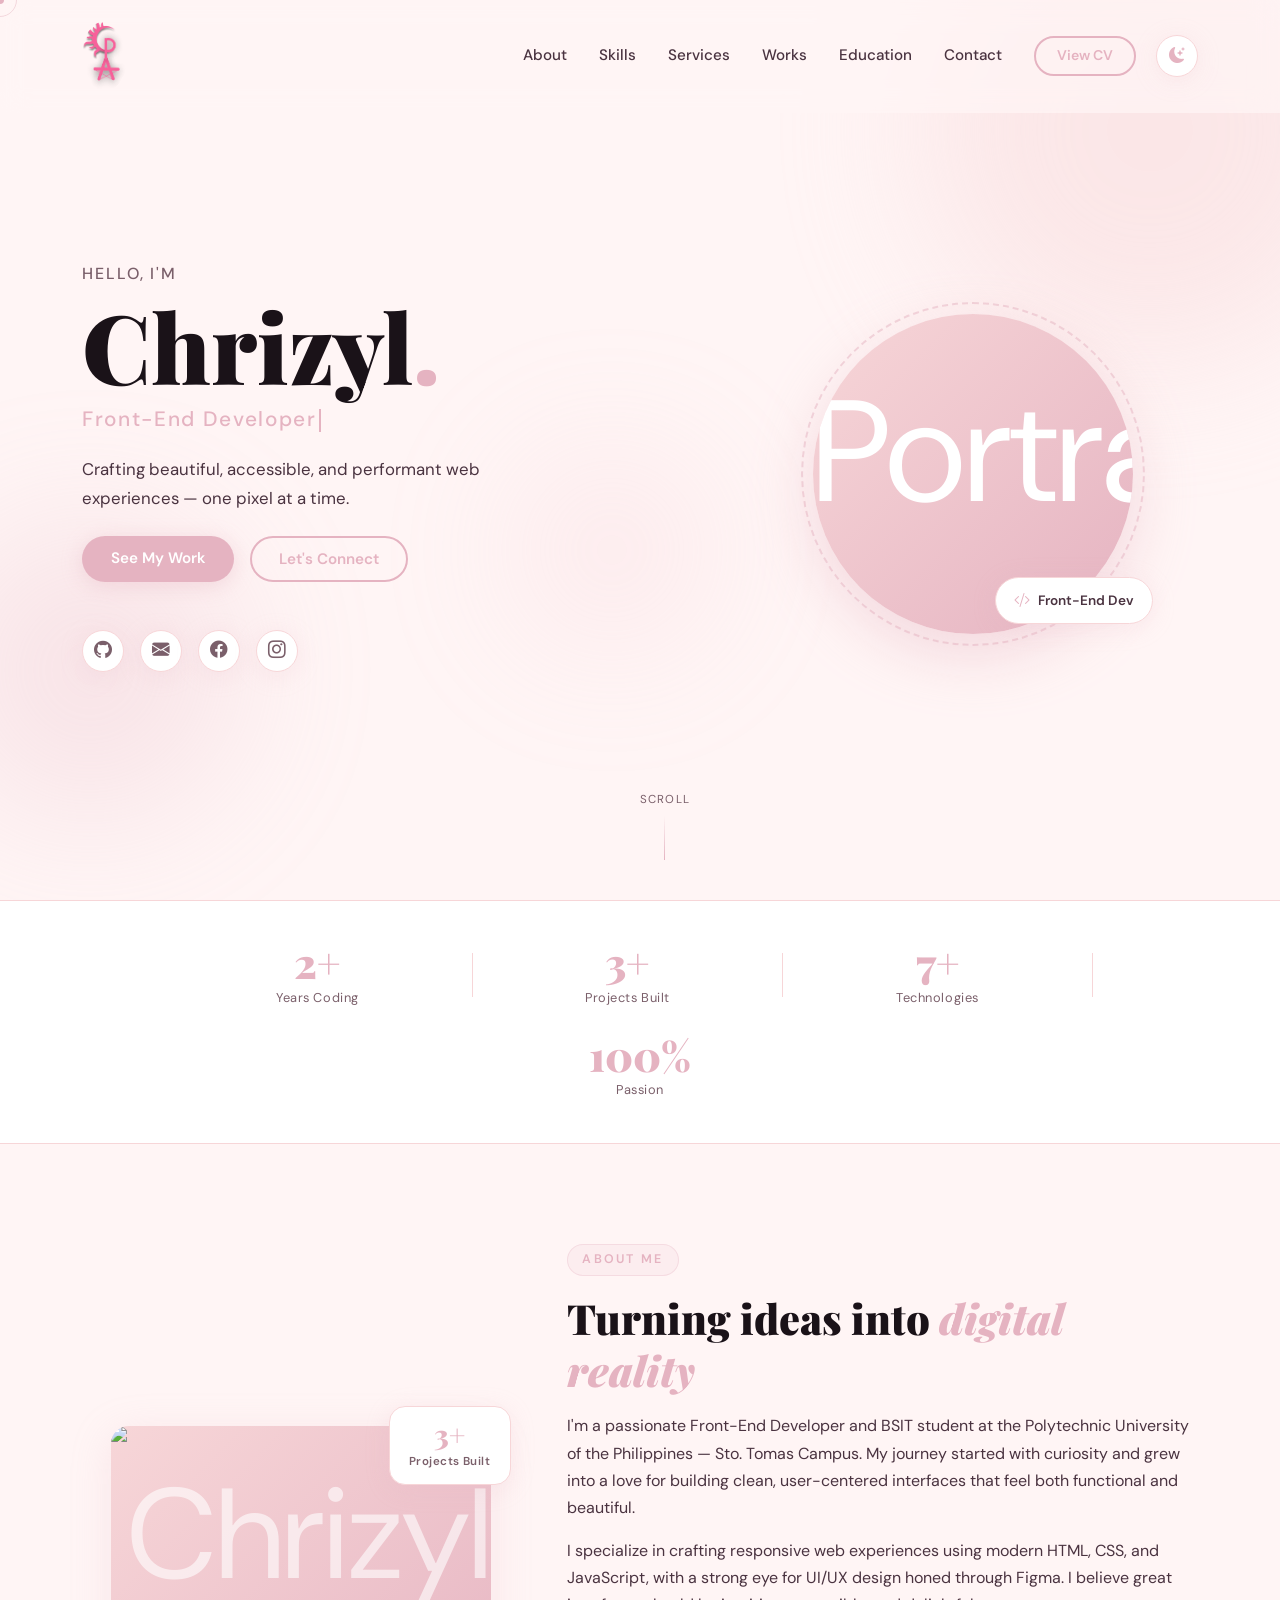
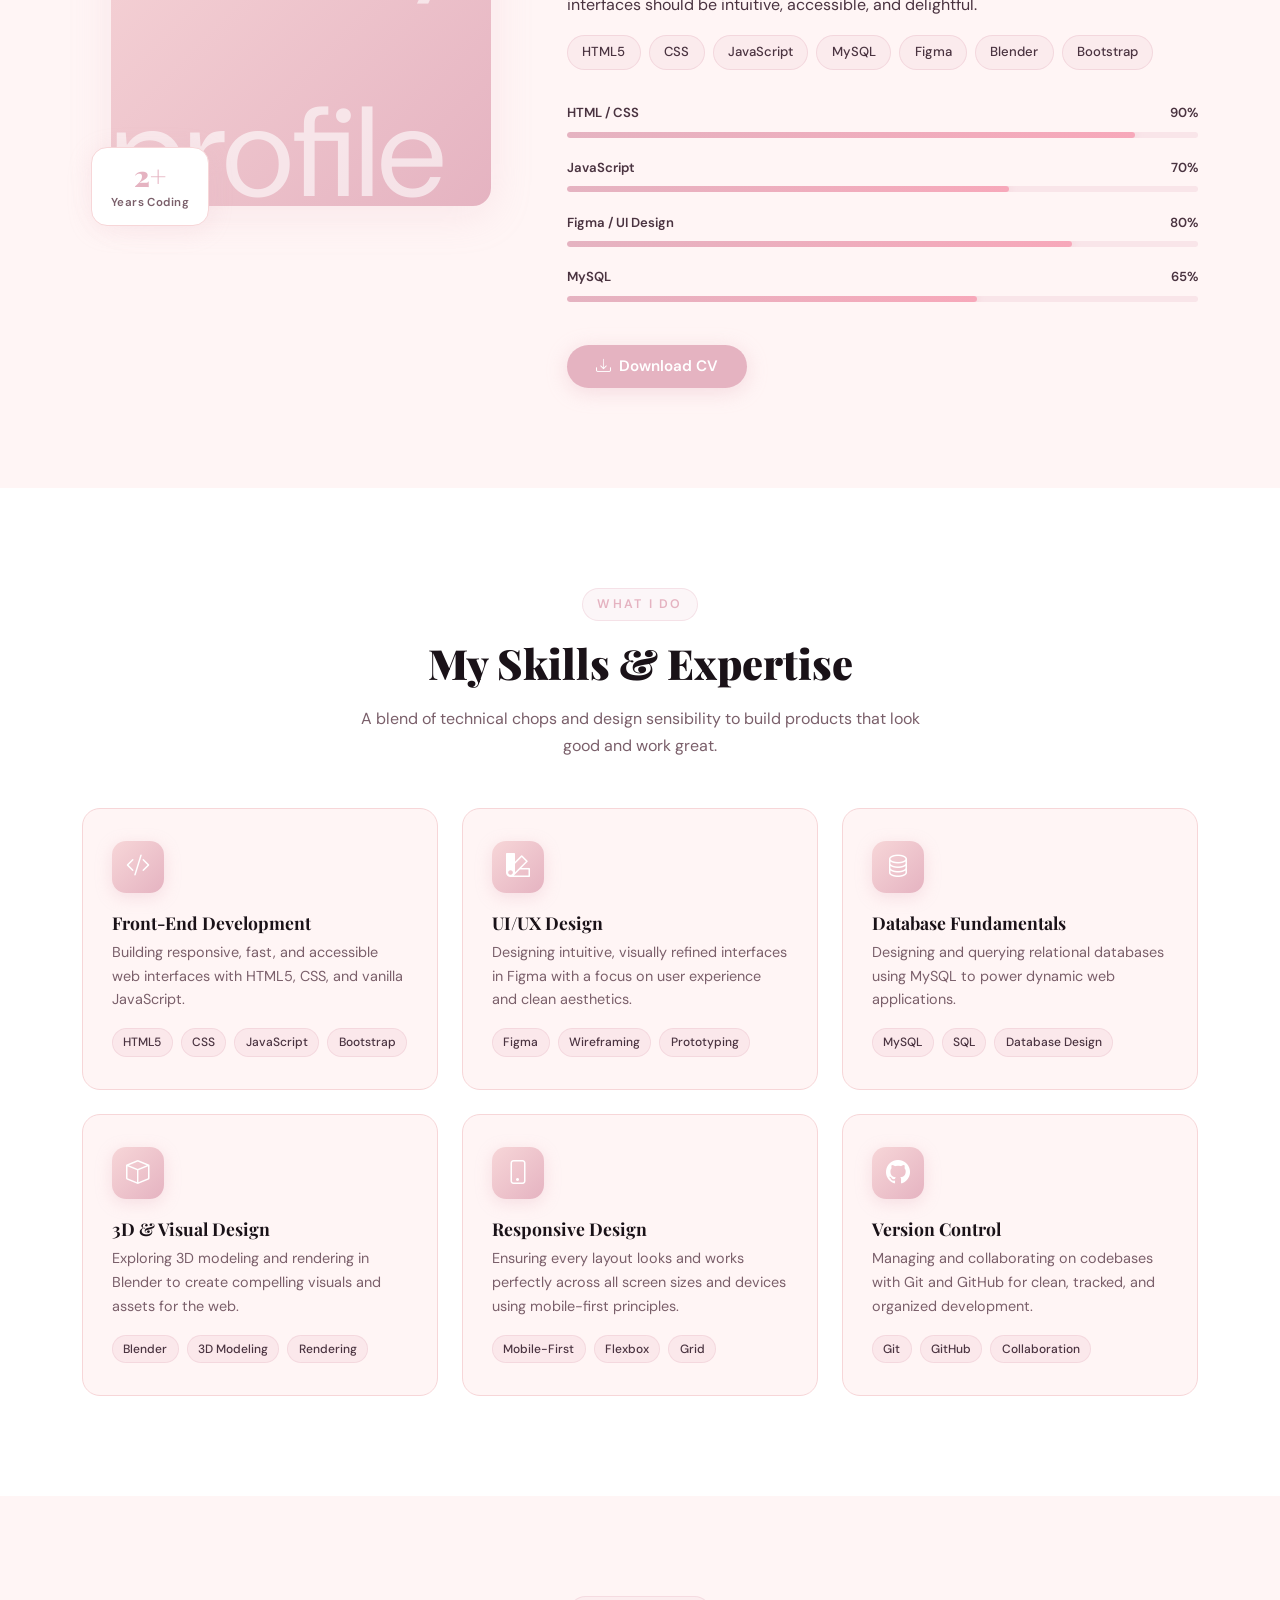
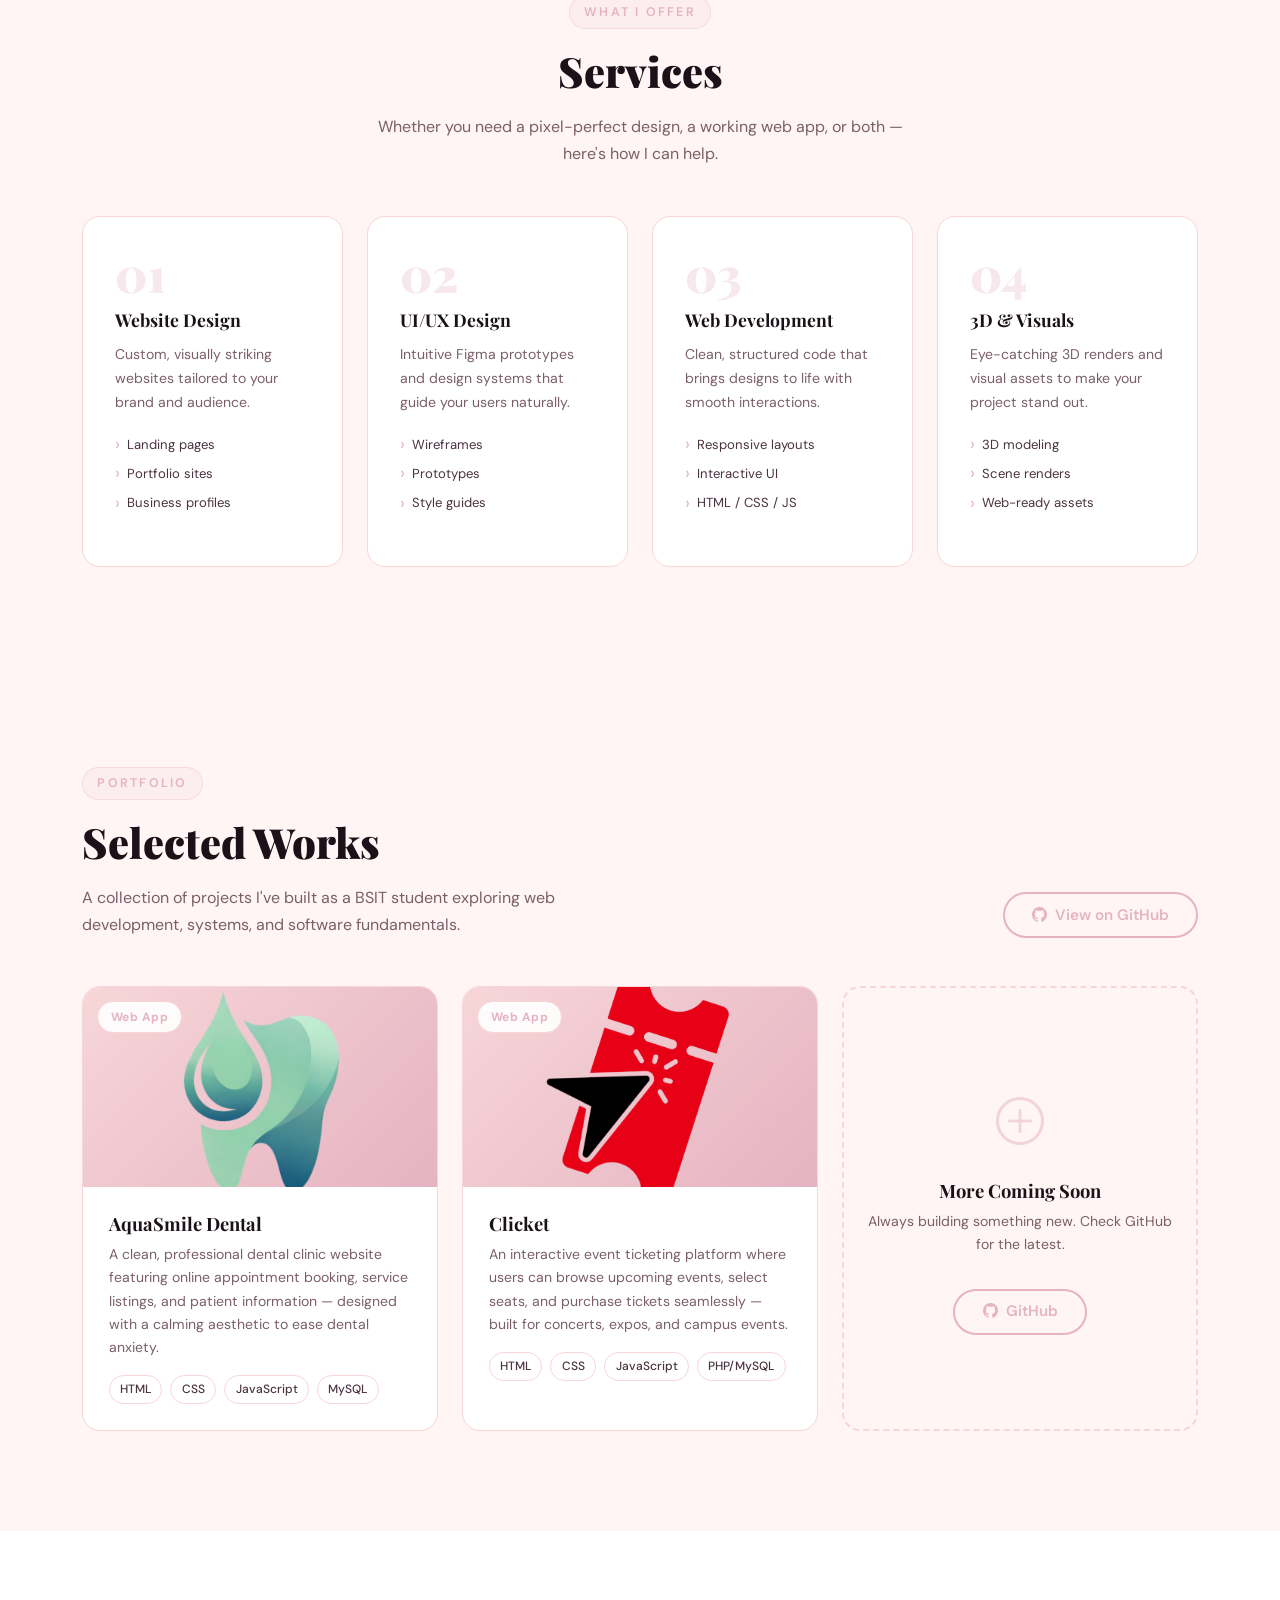
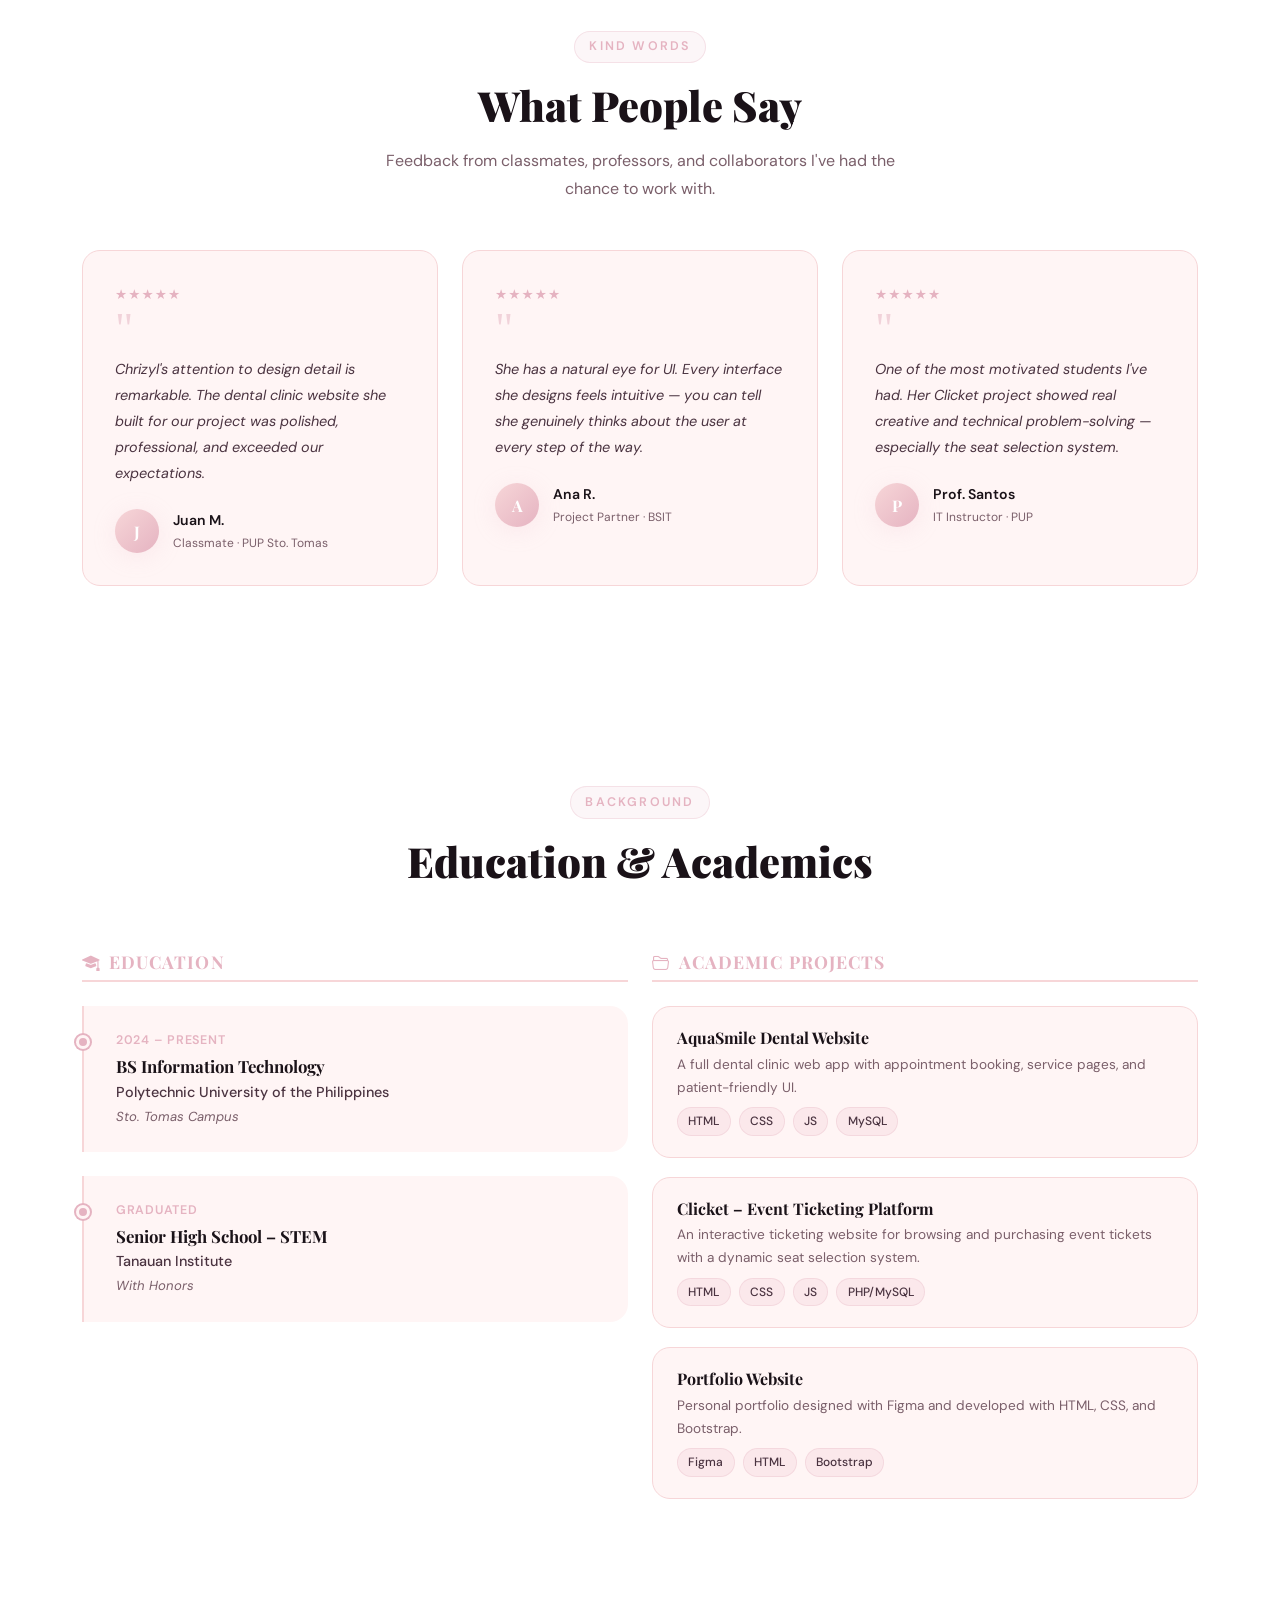
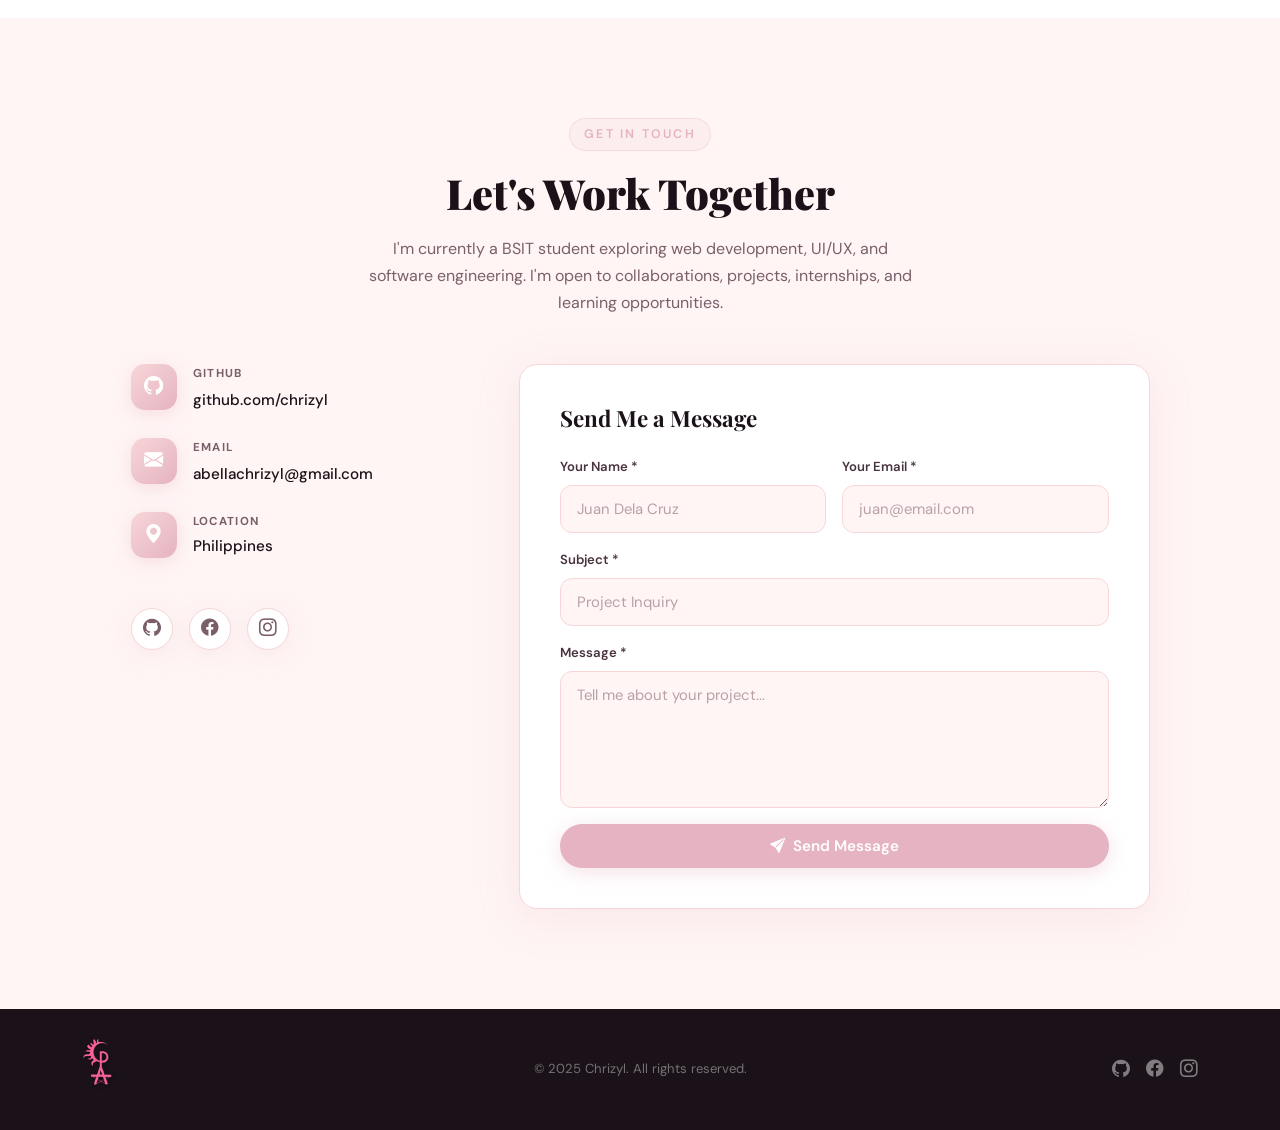
==== index.html @ f8989e44 "Implement dark mode toggle functionality and styles" ====
<!doctype html>
<html lang="en">

<head>
    <meta charset="utf-8" />
    <meta name="viewport" content="width=device-width, initial-scale=1" />
    <title>Chrizyl | Portfolio</title>
    <link rel="icon" type="image/png" href="assets/logo2.png" />
    <link rel="preconnect" href="https://fonts.googleapis.com" />
    <link rel="preconnect" href="https://fonts.gstatic.com" crossorigin />
    <link href="https://fonts.googleapis.com/css2?family=Playfair+Display:ital,wght@0,400;0,700;0,900;1,400&family=DM+Sans:wght@300;400;500;600&display=swap" rel="stylesheet" />
    <link href="https://cdn.jsdelivr.net/npm/bootstrap@5.3.3/dist/css/bootstrap.min.css" rel="stylesheet" />
    <link href="https://cdn.jsdelivr.net/npm/bootstrap-icons@1.11.3/font/bootstrap-icons.min.css" rel="stylesheet" />
    <script>
        if (localStorage.getItem('theme') === 'dark') {
            document.documentElement.classList.add('dark-mode');
        }
    </script>
    <link rel="stylesheet" href="css/style.css" />
</head>

<body>
    <div id="scroll-progress"></div>
    <div id="cursor-dot"></div>
    <div id="cursor-ring"></div>
    <button id="back-to-top" aria-label="Back to top"><i class="bi bi-arrow-up"></i></button>
<nav class="navbar navbar-expand-lg fixed-top" id="mainNav">
    <div class="container">
        <a class="navbar-brand fw-bold d-inline-flex align-items-center gap-2" href="#hero">
            <img src="assets/logo2.png" alt="Chrizyl logo" width="46" height="46" class="img-fluid rounded-circle" onerror="this.style.display='none'" />
        </a>
        <button class="navbar-toggler" type="button" data-bs-toggle="collapse" data-bs-target="#navMenu">
            <span class="navbar-toggler-icon"></span>
        </button>
        <div class="collapse navbar-collapse" id="navMenu">
            <ul class="navbar-nav ms-auto gap-lg-3 align-items-lg-center">
                <li class="nav-item"><a class="nav-link" href="#about">About</a></li>
                <li class="nav-item"><a class="nav-link" href="#skills">Skills</a></li>
                <li class="nav-item"><a class="nav-link" href="#services">Services</a></li>
                <li class="nav-item"><a class="nav-link" href="#works">Works</a></li>
                <li class="nav-item"><a class="nav-link" href="#education">Education</a></li>
                <li class="nav-item"><a class="nav-link" href="#contact">Contact</a></li>
                <li class="nav-item">
                    <a class="btn btn-outline-rose ms-lg-2" href="#" onclick="return false;">View CV</a>
                </li>
                <li class="nav-item">
                    <button class="theme-toggle ms-lg-1" id="theme-toggle" type="button" aria-label="Switch to dark mode" aria-pressed="false">
                        <i class="bi bi-moon-stars-fill"></i>
                    </button>
                </li>
            </ul>
        </div>
    </div>
</nav>
<section id="hero" class="hero-section">
    <div class="hero-blobs">
        <div class="blob blob-1"></div>
        <div class="blob blob-2"></div>
        <div class="blob blob-3"></div>
    </div>
    <div class="container">
        <div class="row align-items-center min-vh-100">
            <div class="col-12 col-lg-7 hero-text-col">
                <p class="hero-eyebrow reveal">Hello, I'm</p>
                <h1 class="hero-name reveal reveal-delay-1">Chrizyl<span class="dot-accent">.</span></h1>
                <p class="hero-role reveal reveal-delay-2">
                    <span id="typed-text"></span><span id="typed-cursor"></span>
                </p>
                <p class="hero-tagline reveal reveal-delay-3">
                    Crafting beautiful, accessible, and performant web experiences — one pixel at a time.
                </p>
                <div class="hero-cta d-flex flex-wrap gap-3 mt-4 reveal reveal-delay-4">
                    <a href="#works" class="btn btn-rose">See My Work</a>
                    <a href="#contact" class="btn btn-ghost-rose">Let's Connect</a>
                </div>
                <div class="hero-social mt-5 d-flex gap-3 reveal reveal-delay-5">
                    <a href="https://github.com/chrizyl" target="_blank" aria-label="GitHub" class="social-icon"><i class="bi bi-github"></i></a>
                    <a href="mailto:abellachrizyl@gmail.com" aria-label="Email" class="social-icon"><i class="bi bi-envelope-fill"></i></a>
                    <a href="#" aria-label="Facebook" class="social-icon"><i class="bi bi-facebook"></i></a>
                    <a href="#" aria-label="Instagram" class="social-icon"><i class="bi bi-instagram"></i></a>
                </div>
            </div>
            <div class="col-12 col-lg-5 d-flex justify-content-center hero-img-col">
                <div class="hero-avatar-wrap reveal scale-in reveal-delay-2">
                    <div class="hero-avatar-ring"></div>
                    <div class="hero-avatar-placeholder">
                        <img src="assets/my_photo.png" alt="Portrait of Chrizyl"
                            class="img-fluid rounded-circle w-100 h-100 object-fit-cover" />
                    </div>
                    <div class="hero-badge">
                        <i class="bi bi-code-slash"></i>
                        <span>Front-End Dev</span>
                    </div>
                </div>
            </div>
        </div>
    </div>
    <div class="scroll-hint">
        <span>Scroll</span>
        <div class="scroll-hint-line"></div>
    </div>
</section>
<div class="stats-strip">
    <div class="container">
        <div class="row justify-content-center align-items-center g-4">
            <div class="col-6 col-md-3">
                <div class="stat-item reveal">
                    <span class="big-num" data-count="2">0</span>
                    <span class="stat-desc">Years Coding</span>
                </div>
            </div>
            <div class="col-auto d-none d-md-block"><div class="stat-divider"></div></div>
            <div class="col-6 col-md-3">
                <div class="stat-item reveal reveal-delay-1">
                    <span class="big-num" data-count="3">0</span>
                    <span class="stat-desc">Projects Built</span>
                </div>
            </div>
            <div class="col-auto d-none d-md-block"><div class="stat-divider"></div></div>
            <div class="col-6 col-md-3">
                <div class="stat-item reveal reveal-delay-2">
                    <span class="big-num" data-count="7">0</span>
                    <span class="stat-desc">Technologies</span>
                </div>
            </div>
            <div class="col-auto d-none d-md-block"><div class="stat-divider"></div></div>
            <div class="col-6 col-md-3">
                <div class="stat-item reveal reveal-delay-3">
                    <span class="big-num" data-count="100" data-suffix="%">0</span>
                    <span class="stat-desc">Passion</span>
                </div>
            </div>
        </div>
    </div>
</div>
<section id="about" class="section-pad">
    <div class="container">
        <div class="row align-items-center g-5">
            <div class="col-12 col-lg-5">
                <div class="about-img-wrap reveal from-left">
                    <div class="about-img-card">
                        <div class="about-img-inner d-flex align-items-center justify-content-center">
                            <img src="assets/my_photo.png" alt="Chrizyl profile photo"
                                class="img-fluid w-100 h-100 object-fit-cover" />
                        </div>
                    </div>
                    <div class="about-stat-card card-stat-1">
                        <span class="stat-num">2+</span>
                        <span class="stat-label">Years Coding</span>
                    </div>
                    <div class="about-stat-card card-stat-2">
                        <span class="stat-num">3+</span>
                        <span class="stat-label">Projects Built</span>
                    </div>
                </div>
            </div>
            <div class="col-12 col-lg-7">
                <span class="section-tag reveal">About Me</span>
                <h2 class="section-heading reveal reveal-delay-1">Turning ideas into <em>digital reality</em></h2>
                <p class="section-body reveal reveal-delay-2">
                    I'm a passionate Front-End Developer and BSIT student at the Polytechnic University of the
                    Philippines — Sto. Tomas Campus. My journey started with curiosity and grew into a love for
                    building clean, user-centered interfaces that feel both functional and beautiful.
                </p>
                <p class="section-body reveal reveal-delay-3">
                    I specialize in crafting responsive web experiences using modern HTML, CSS, and JavaScript, with
                    a strong eye for UI/UX design honed through Figma. I believe great interfaces should be
                    intuitive, accessible, and delightful.
                </p>
                <div class="about-tools d-flex flex-wrap gap-2 mt-3 reveal reveal-delay-3">
                    <span class="tool-chip">HTML5</span>
                    <span class="tool-chip">CSS</span>
                    <span class="tool-chip">JavaScript</span>
                    <span class="tool-chip">MySQL</span>
                    <span class="tool-chip">Figma</span>
                    <span class="tool-chip">Blender</span>
                    <span class="tool-chip">Bootstrap</span>
                </div>

                <div class="skill-bar-wrap reveal reveal-delay-4">
                    <div class="skill-bar-item">
                        <div class="skill-bar-label"><span>HTML / CSS</span><span>90%</span></div>
                        <div class="skill-bar-track"><div class="skill-bar-fill" data-width="90"></div></div>
                    </div>
                    <div class="skill-bar-item">
                        <div class="skill-bar-label"><span>JavaScript</span><span>70%</span></div>
                        <div class="skill-bar-track"><div class="skill-bar-fill" data-width="70"></div></div>
                    </div>
                    <div class="skill-bar-item">
                        <div class="skill-bar-label"><span>Figma / UI Design</span><span>80%</span></div>
                        <div class="skill-bar-track"><div class="skill-bar-fill" data-width="80"></div></div>
                    </div>
                    <div class="skill-bar-item">
                        <div class="skill-bar-label"><span>MySQL</span><span>65%</span></div>
                        <div class="skill-bar-track"><div class="skill-bar-fill" data-width="65"></div></div>
                    </div>
                </div>

                <a href="#" onclick="return false;" class="btn btn-rose mt-4 reveal reveal-delay-5">
                    <i class="bi bi-download me-2"></i>Download CV
                </a>
            </div>
        </div>
    </div>
</section>
<section id="skills" class="section-pad skills-section">
    <div class="container">
        <div class="row justify-content-center mb-5">
            <div class="col-12 col-md-8 text-center">
                <span class="section-tag reveal">What I Do</span>
                <h2 class="section-heading reveal reveal-delay-1">My Skills &amp; Expertise</h2>
                <p class="section-sub reveal reveal-delay-2">A blend of technical chops and design sensibility to build products that look good and work great.</p>
            </div>
        </div>
        <div class="row g-4">
            <div class="col-12 col-sm-6 col-lg-4">
                <div class="skill-card h-100">
                    <div class="skill-icon"><i class="bi bi-code-slash"></i></div>
                    <h5 class="skill-title">Front-End Development</h5>
                    <p class="skill-desc">Building responsive, fast, and accessible web interfaces with HTML5, CSS, and vanilla JavaScript.</p>
                    <div class="skill-tags d-flex flex-wrap gap-2 mt-3">
                        <span class="stag">HTML5</span><span class="stag">CSS</span><span class="stag">JavaScript</span><span class="stag">Bootstrap</span>
                    </div>
                </div>
            </div>
            <div class="col-12 col-sm-6 col-lg-4">
                <div class="skill-card h-100">
                    <div class="skill-icon"><i class="bi bi-palette2"></i></div>
                    <h5 class="skill-title">UI/UX Design</h5>
                    <p class="skill-desc">Designing intuitive, visually refined interfaces in Figma with a focus on user experience and clean aesthetics.</p>
                    <div class="skill-tags d-flex flex-wrap gap-2 mt-3">
                        <span class="stag">Figma</span><span class="stag">Wireframing</span><span class="stag">Prototyping</span>
                    </div>
                </div>
            </div>
            <div class="col-12 col-sm-6 col-lg-4">
                <div class="skill-card h-100">
                    <div class="skill-icon"><i class="bi bi-database"></i></div>
                    <h5 class="skill-title">Database Fundamentals</h5>
                    <p class="skill-desc">Designing and querying relational databases using MySQL to power dynamic web applications.</p>
                    <div class="skill-tags d-flex flex-wrap gap-2 mt-3">
                        <span class="stag">MySQL</span><span class="stag">SQL</span><span class="stag">Database Design</span>
                    </div>
                </div>
            </div>
            <div class="col-12 col-sm-6 col-lg-4">
                <div class="skill-card h-100">
                    <div class="skill-icon"><i class="bi bi-box"></i></div>
                    <h5 class="skill-title">3D &amp; Visual Design</h5>
                    <p class="skill-desc">Exploring 3D modeling and rendering in Blender to create compelling visuals and assets for the web.</p>
                    <div class="skill-tags d-flex flex-wrap gap-2 mt-3">
                        <span class="stag">Blender</span><span class="stag">3D Modeling</span><span class="stag">Rendering</span>
                    </div>
                </div>
            </div>
            <div class="col-12 col-sm-6 col-lg-4">
                <div class="skill-card h-100">
                    <div class="skill-icon"><i class="bi bi-phone"></i></div>
                    <h5 class="skill-title">Responsive Design</h5>
                    <p class="skill-desc">Ensuring every layout looks and works perfectly across all screen sizes and devices using mobile-first principles.</p>
                    <div class="skill-tags d-flex flex-wrap gap-2 mt-3">
                        <span class="stag">Mobile-First</span><span class="stag">Flexbox</span><span class="stag">Grid</span>
                    </div>
                </div>
            </div>
            <div class="col-12 col-sm-6 col-lg-4">
                <div class="skill-card h-100">
                    <div class="skill-icon"><i class="bi bi-github"></i></div>
                    <h5 class="skill-title">Version Control</h5>
                    <p class="skill-desc">Managing and collaborating on codebases with Git and GitHub for clean, tracked, and organized development.</p>
                    <div class="skill-tags d-flex flex-wrap gap-2 mt-3">
                        <span class="stag">Git</span><span class="stag">GitHub</span><span class="stag">Collaboration</span>
                    </div>
                </div>
            </div>
        </div>
    </div>
</section>
<section id="services" class="section-pad services-section">
    <div class="container">
        <div class="row justify-content-center mb-5">
            <div class="col-12 col-md-8 text-center">
                <span class="section-tag reveal">What I Offer</span>
                <h2 class="section-heading reveal reveal-delay-1">Services</h2>
                <p class="section-sub reveal reveal-delay-2">Whether you need a pixel-perfect design, a working web app, or both — here's how I can help.</p>
            </div>
        </div>
        <div class="row g-4">
            <div class="col-12 col-md-6 col-lg-3">
                <div class="service-card reveal">
                    <div class="service-num">01</div>
                    <h5 class="service-title">Website Design</h5>
                    <p class="service-desc">Custom, visually striking websites tailored to your brand and audience.</p>
                    <ul class="service-list">
                        <li>Landing pages</li>
                        <li>Portfolio sites</li>
                        <li>Business profiles</li>
                    </ul>
                </div>
            </div>
            <div class="col-12 col-md-6 col-lg-3">
                <div class="service-card reveal reveal-delay-1">
                    <div class="service-num">02</div>
                    <h5 class="service-title">UI/UX Design</h5>
                    <p class="service-desc">Intuitive Figma prototypes and design systems that guide your users naturally.</p>
                    <ul class="service-list">
                        <li>Wireframes</li>
                        <li>Prototypes</li>
                        <li>Style guides</li>
                    </ul>
                </div>
            </div>
            <div class="col-12 col-md-6 col-lg-3">
                <div class="service-card reveal reveal-delay-2">
                    <div class="service-num">03</div>
                    <h5 class="service-title">Web Development</h5>
                    <p class="service-desc">Clean, structured code that brings designs to life with smooth interactions.</p>
                    <ul class="service-list">
                        <li>Responsive layouts</li>
                        <li>Interactive UI</li>
                        <li>HTML / CSS / JS</li>
                    </ul>
                </div>
            </div>
            <div class="col-12 col-md-6 col-lg-3">
                <div class="service-card reveal reveal-delay-3">
                    <div class="service-num">04</div>
                    <h5 class="service-title">3D &amp; Visuals</h5>
                    <p class="service-desc">Eye-catching 3D renders and visual assets to make your project stand out.</p>
                    <ul class="service-list">
                        <li>3D modeling</li>
                        <li>Scene renders</li>
                        <li>Web-ready assets</li>
                    </ul>
                </div>
            </div>
        </div>
    </div>
</section>
<section id="works" class="section-pad">
    <div class="container">
        <div class="row mb-5">
            <div class="col-12 col-md-7">
                <span class="section-tag reveal">Portfolio</span>
                <h2 class="section-heading reveal reveal-delay-1">Selected Works</h2>
                <p class="section-sub reveal reveal-delay-2" style="margin:0;">A collection of projects I've built as a BSIT student exploring web development, systems, and software fundamentals.</p>
            </div>
            <div class="col-12 col-md-5 d-flex align-items-end justify-content-md-end mt-3 mt-md-0 reveal">
                <a href="https://github.com/chrizyl" target="_blank" class="btn btn-ghost-rose">
                    <i class="bi bi-github me-2"></i>View on GitHub
                </a>
            </div>
        </div>
        <div class="row g-4">
            <div class="col-12 col-md-6 col-lg-4">
                <div class="project-card h-100">
                    <div class="project-img">
                        <div class="project-img-inner w-100 h-100" style="font-size:unset;">
                            <img src="assets/aqua.png" alt="AquaSmile Dental project preview"
                                class="img-fluid w-100 h-100 object-fit-cover" />
                        </div>
                        <span class="project-type-badge">Web App</span>
                        <div class="project-overlay">
                            <a href="#" onclick="return false;" class="overlay-btn"><i class="bi bi-eye"></i> Preview</a>
                            <a href="https://github.com/chrizyl" target="_blank" class="overlay-btn"><i class="bi bi-github"></i> Code</a>
                        </div>
                    </div>
                    <div class="project-body">
                        <h5 class="project-title">AquaSmile Dental</h5>
                        <p class="project-desc">A clean, professional dental clinic website featuring online appointment booking, service listings, and patient information — designed with a calming aesthetic to ease dental anxiety.</p>
                        <div class="project-stack d-flex flex-wrap gap-2 mt-3">
                            <span class="ptag">HTML</span><span class="ptag">CSS</span><span class="ptag">JavaScript</span><span class="ptag">MySQL</span>
                        </div>
                    </div>
                </div>
            </div>
            <div class="col-12 col-md-6 col-lg-4">
                <div class="project-card h-100">
                    <div class="project-img">
                        <div class="project-img-inner w-100 h-100" style="font-size:unset;">
                            <img src="assets/clicket.png" alt="Clicket project preview"
                                class="img-fluid w-100 h-100 object-fit-cover" />
                        </div>
                        <span class="project-type-badge">Web App</span>
                        <div class="project-overlay">
                            <a href="#" onclick="return false;" class="overlay-btn"><i class="bi bi-eye"></i> Preview</a>
                            <a href="https://github.com/chrizyl" target="_blank" class="overlay-btn"><i class="bi bi-github"></i> Code</a>
                        </div>
                    </div>
                    <div class="project-body">
                        <h5 class="project-title">Clicket</h5>
                        <p class="project-desc">An interactive event ticketing platform where users can browse upcoming events, select seats, and purchase tickets seamlessly — built for concerts, expos, and campus events.</p>
                        <div class="project-stack d-flex flex-wrap gap-2 mt-3">
                            <span class="ptag">HTML</span><span class="ptag">CSS</span><span class="ptag">JavaScript</span><span class="ptag">PHP/MySQL</span>
                        </div>
                    </div>
                </div>
            </div>
            <div class="col-12 col-md-6 col-lg-4">
                <div class="project-card project-card--soon h-100 d-flex flex-column align-items-center justify-content-center text-center">
                    <i class="bi bi-plus-circle coming-soon-icon mb-3"></i>
                    <h5 class="project-title">More Coming Soon</h5>
                    <p class="project-desc">Always building something new. Check GitHub for the latest.</p>
                    <a href="https://github.com/chrizyl" target="_blank" class="btn btn-ghost-rose mt-3">
                        <i class="bi bi-github me-2"></i>GitHub
                    </a>
                </div>
            </div>
        </div>
    </div>
</section>
<section id="testimonials" class="section-pad testimonials-section">
    <div class="container">
        <div class="row justify-content-center mb-5">
            <div class="col-12 col-md-8 text-center">
                <span class="section-tag reveal">Kind Words</span>
                <h2 class="section-heading reveal reveal-delay-1">What People Say</h2>
                <p class="section-sub reveal reveal-delay-2">Feedback from classmates, professors, and collaborators I've had the chance to work with.</p>
            </div>
        </div>
        <div class="row g-4">
            <div class="col-12 col-md-6 col-lg-4">
                <div class="testi-card reveal">
                    <div class="testi-stars">★★★★★</div>
                    <div class="testi-quote">"</div>
                    <p class="testi-text">Chrizyl's attention to design detail is remarkable. The dental clinic website she built for our project was polished, professional, and exceeded our expectations.</p>
                    <div class="testi-author">
                        <div class="testi-avatar">J</div>
                        <div>
                            <div class="testi-name">Juan M.</div>
                            <div class="testi-role">Classmate · PUP Sto. Tomas</div>
                        </div>
                    </div>
                </div>
            </div>
            <div class="col-12 col-md-6 col-lg-4">
                <div class="testi-card reveal reveal-delay-1">
                    <div class="testi-stars">★★★★★</div>
                    <div class="testi-quote">"</div>
                    <p class="testi-text">She has a natural eye for UI. Every interface she designs feels intuitive — you can tell she genuinely thinks about the user at every step of the way.</p>
                    <div class="testi-author">
                        <div class="testi-avatar">A</div>
                        <div>
                            <div class="testi-name">Ana R.</div>
                            <div class="testi-role">Project Partner · BSIT</div>
                        </div>
                    </div>
                </div>
            </div>
            <div class="col-12 col-md-6 col-lg-4">
                <div class="testi-card reveal reveal-delay-2">
                    <div class="testi-stars">★★★★★</div>
                    <div class="testi-quote">"</div>
                    <p class="testi-text">One of the most motivated students I've had. Her Clicket project showed real creative and technical problem-solving — especially the seat selection system.</p>
                    <div class="testi-author">
                        <div class="testi-avatar">P</div>
                        <div>
                            <div class="testi-name">Prof. Santos</div>
                            <div class="testi-role">IT Instructor · PUP</div>
                        </div>
                    </div>
                </div>
            </div>
        </div>
    </div>
</section>
<section id="education" class="section-pad education-section">
    <div class="container">
        <div class="row justify-content-center mb-5">
            <div class="col-12 col-md-8 text-center">
                <span class="section-tag reveal">Background</span>
                <h2 class="section-heading reveal reveal-delay-1">Education &amp; Academics</h2>
            </div>
        </div>
        <div class="row g-4">
            <div class="col-12 col-lg-6">
                <h4 class="edu-col-title reveal"><i class="bi bi-mortarboard-fill me-2"></i>Education</h4>
                <div class="edu-card">
                    <div class="edu-timeline-dot"></div>
                    <div class="edu-year">2024 – Present</div>
                    <h5 class="edu-degree">BS Information Technology</h5>
                    <p class="edu-school">Polytechnic University of the Philippines</p>
                    <p class="edu-campus">Sto. Tomas Campus</p>
                </div>
                <div class="edu-card">
                    <div class="edu-timeline-dot"></div>
                    <div class="edu-year">Graduated</div>
                    <h5 class="edu-degree">Senior High School – STEM</h5>
                    <p class="edu-school">Tanauan Institute</p>
                    <p class="edu-campus">With Honors</p>
                </div>
            </div>
            <div class="col-12 col-lg-6">
                <h4 class="edu-col-title reveal"><i class="bi bi-folder2-open me-2"></i>Academic Projects</h4>
                <div class="proj-edu-card">
                    <h5 class="proj-edu-title">AquaSmile Dental Website</h5>
                    <p class="proj-edu-desc">A full dental clinic web app with appointment booking, service pages, and patient-friendly UI.</p>
                    <div class="d-flex flex-wrap gap-2 mt-2">
                        <span class="stag">HTML</span><span class="stag">CSS</span><span class="stag">JS</span><span class="stag">MySQL</span>
                    </div>
                </div>
                <div class="proj-edu-card">
                    <h5 class="proj-edu-title">Clicket – Event Ticketing Platform</h5>
                    <p class="proj-edu-desc">An interactive ticketing website for browsing and purchasing event tickets with a dynamic seat selection system.</p>
                    <div class="d-flex flex-wrap gap-2 mt-2">
                        <span class="stag">HTML</span><span class="stag">CSS</span><span class="stag">JS</span><span class="stag">PHP/MySQL</span>
                    </div>
                </div>
                <div class="proj-edu-card">
                    <h5 class="proj-edu-title">Portfolio Website</h5>
                    <p class="proj-edu-desc">Personal portfolio designed with Figma and developed with HTML, CSS, and Bootstrap.</p>
                    <div class="d-flex flex-wrap gap-2 mt-2">
                        <span class="stag">Figma</span><span class="stag">HTML</span><span class="stag">Bootstrap</span>
                    </div>
                </div>
            </div>
        </div>
    </div>
</section>
<section id="contact" class="section-pad">
    <div class="container">
        <div class="row justify-content-center mb-5">
            <div class="col-12 col-md-8 text-center">
                <span class="section-tag reveal">Get In Touch</span>
                <h2 class="section-heading reveal reveal-delay-1">Let's Work Together</h2>
                <p class="section-sub reveal reveal-delay-2">I'm currently a BSIT student exploring web development, UI/UX, and software engineering. I'm open to collaborations, projects, internships, and learning opportunities.</p>
            </div>
        </div>
        <div class="row g-5 justify-content-center">
            <div class="col-12 col-lg-4">
                <div class="contact-info-wrap h-100 reveal from-left">
                    <div class="contact-info-item">
                        <div class="contact-icon"><i class="bi bi-github"></i></div>
                        <div>
                            <p class="contact-label">GitHub</p>
                            <a href="https://github.com/chrizyl" target="_blank" class="contact-value">github.com/chrizyl</a>
                        </div>
                    </div>
                    <div class="contact-info-item">
                        <div class="contact-icon"><i class="bi bi-envelope-fill"></i></div>
                        <div>
                            <p class="contact-label">Email</p>
                            <a href="mailto:abellachrizyl@gmail.com" class="contact-value">abellachrizyl@gmail.com</a>
                        </div>
                    </div>
                    <div class="contact-info-item">
                        <div class="contact-icon"><i class="bi bi-geo-alt-fill"></i></div>
                        <div>
                            <p class="contact-label">Location</p>
                            <p class="contact-value">Philippines</p>
                        </div>
                    </div>
                    <div class="contact-social mt-2 d-flex gap-3">
                        <a href="https://github.com/chrizyl" target="_blank" class="social-icon"><i class="bi bi-github"></i></a>
                        <a href="#" class="social-icon"><i class="bi bi-facebook"></i></a>
                        <a href="#" class="social-icon"><i class="bi bi-instagram"></i></a>
                    </div>
                </div>
            </div>
            <div class="col-12 col-lg-7">
                <div class="contact-form-card reveal from-right">
                    <h4 class="form-card-title">Send Me a Message</h4>
                    <div class="row g-3 mt-1">
                        <div class="col-12 col-md-6">
                            <label class="form-label-custom">Your Name *</label>
                            <input type="text" class="form-control form-input" placeholder="Juan Dela Cruz" />
                        </div>
                        <div class="col-12 col-md-6">
                            <label class="form-label-custom">Your Email *</label>
                            <input type="email" class="form-control form-input" placeholder="juan@email.com" />
                        </div>
                        <div class="col-12">
                            <label class="form-label-custom">Subject *</label>
                            <input type="text" class="form-control form-input" placeholder="Project Inquiry" />
                        </div>
                        <div class="col-12">
                            <label class="form-label-custom">Message *</label>
                            <textarea class="form-control form-input" rows="5" placeholder="Tell me about your project..."></textarea>
                        </div>
                        <div class="col-12">
                            <button type="button" class="btn btn-rose w-100">
                                <i class="bi bi-send-fill me-2"></i>Send Message
                            </button>
                        </div>
                    </div>
                </div>
            </div>
        </div>
    </div>
</section>
<footer class="site-footer">
    <div class="container">
        <div class="row align-items-center">
            <div class="col-12 col-md-4 text-center text-md-start mb-3 mb-md-0">
                <span class="footer-brand d-inline-flex align-items-center gap-2">
                    <img src="assets/logo2.png" alt="Chrizyl logo" width="36" height="36" class="img-fluid rounded-circle" onerror="this.style.display='none'" />
                </span>
            </div>
            <div class="col-12 col-md-4 text-center mb-3 mb-md-0">
                <p class="footer-copy">&copy; 2025 Chrizyl. All rights reserved.</p>
            </div>
            <div class="col-12 col-md-4 d-flex justify-content-center justify-content-md-end gap-3">
                <a href="https://github.com/chrizyl" target="_blank" class="footer-link"><i class="bi bi-github"></i></a>
                <a href="#" class="footer-link"><i class="bi bi-facebook"></i></a>
                <a href="#" class="footer-link"><i class="bi bi-instagram"></i></a>
            </div>
        </div>
    </div>
</footer>

    <script src="https://cdn.jsdelivr.net/npm/bootstrap@5.3.3/dist/js/bootstrap.bundle.min.js"></script>
    <script src="js/script.js"></script>
</body>

</html>
---- css/style.css ----
:root {
  --blush:   #FFF5F5;
  --rose:    #E5B3C1;
  --pink:    #F7D6D8;
  --white:   #FFFFFF;
  --dark:    #1a1218;
  --mid:     #4a3340;
  --muted:   #7a5f6a;
  --font-display: 'Playfair Display', Georgia, serif;
  --font-body:    'DM Sans', system-ui, sans-serif;
  --radius-card:  18px;
  --shadow-soft:  0 4px 24px rgba(229,179,193,0.18);
  --shadow-card:  0 8px 40px rgba(229,179,193,0.22);
  --transition:   0.3s ease;

  --ease-out:    cubic-bezier(.22,1,.36,1);
  --ease-spring: cubic-bezier(.34,1.56,.64,1);
}

html.dark-mode {
  --blush:   #180912;
  --rose:    #ffb7ca;
  --pink:    #6f3044;
  --white:   #2a111c;
  --dark:    #ffe9f0;
  --mid:     #f8cdda;
  --muted:   #d9a6b8;
  --shadow-soft:  0 4px 24px rgba(255,183,202,0.16);
  --shadow-card:  0 10px 42px rgba(0,0,0,0.35);
}

*, *::before, *::after { box-sizing: border-box; }

html { scroll-behavior: smooth; }

body {
  font-family: var(--font-body);
  background-color: var(--blush);
  color: var(--dark);
  line-height: 1.7;
  overflow-x: hidden;
  cursor: none;
  transition: background-color var(--transition), color var(--transition);
}

h1, h2, h3, h4, h5, h6 {
  font-family: var(--font-display);
  color: var(--dark);
}

a { text-decoration: none; }

img { max-width: 100%; }

::-webkit-scrollbar { width: 6px; }
::-webkit-scrollbar-track { background: var(--blush); }
::-webkit-scrollbar-thumb { background: var(--rose); border-radius: 6px; }

::selection { background: var(--rose); color: var(--white); }

.btn-rose {
  background: var(--rose);
  color: var(--white);
  border: none;
  border-radius: 50px;
  padding: 0.65rem 1.8rem;
  font-family: var(--font-body);
  font-weight: 600;
  font-size: 0.95rem;
  transition: background var(--transition), transform var(--transition), box-shadow var(--transition);
  box-shadow: 0 4px 20px rgba(229,179,193,0.4);
}
.btn-rose:hover {
  background: #d49bac;
  color: var(--white);
  transform: translateY(-2px);
  box-shadow: 0 8px 28px rgba(229,179,193,0.5);
}

.btn-ghost-rose {
  background: transparent;
  color: var(--rose);
  border: 2px solid var(--rose);
  border-radius: 50px;
  padding: 0.6rem 1.7rem;
  font-family: var(--font-body);
  font-weight: 600;
  font-size: 0.95rem;
  transition: all var(--transition);
}
.btn-ghost-rose:hover {
  background: var(--rose);
  color: var(--white);
  transform: translateY(-2px);
}

.btn-outline-rose {
  border: 2px solid var(--rose);
  color: var(--rose);
  border-radius: 50px;
  padding: 0.45rem 1.3rem;
  font-weight: 600;
  font-size: 0.88rem;
  transition: all var(--transition);
}
.btn-outline-rose:hover {
  background: var(--rose);
  color: var(--white);
}

.theme-toggle {
  width: 42px;
  height: 42px;
  border: 1.5px solid var(--pink);
  border-radius: 50%;
  background: var(--white);
  color: var(--rose);
  display: inline-flex;
  align-items: center;
  justify-content: center;
  font-size: 1rem;
  box-shadow: var(--shadow-soft);
  transition: background var(--transition), border-color var(--transition), color var(--transition), transform var(--transition);
}
.theme-toggle:hover {
  background: var(--rose);
  border-color: var(--rose);
  color: var(--white);
  transform: translateY(-2px);
}


#scroll-progress {
  position: fixed;
  top: 0; left: 0;
  height: 3px;
  width: 0%;
  background: linear-gradient(90deg, var(--rose), #f7a8ba);
  z-index: 9999;
  transition: width .08s linear;
  box-shadow: 0 0 8px rgba(229,179,193,.6);
}

#cursor-dot {
  position: fixed;
  width: 8px; height: 8px;
  background: var(--rose);
  border-radius: 50%;
  pointer-events: none;
  z-index: 9998;
  transform: translate(-50%,-50%);
  transition: opacity .2s;
}
#cursor-ring {
  position: fixed;
  width: 34px; height: 34px;
  border: 1.5px solid var(--rose);
  border-radius: 50%;
  pointer-events: none;
  z-index: 9997;
  transform: translate(-50%,-50%);
  transition: width .3s var(--ease-out), height .3s var(--ease-out), opacity .2s, background .2s;
  opacity: .45;
}
body:has(a:hover) #cursor-ring,
body:has(button:hover) #cursor-ring {
  width: 50px; height: 50px;
  background: rgba(229,179,193,.15);
  opacity: 1;
}
@media (pointer: coarse) {
  #cursor-dot, #cursor-ring { display: none; }
  body { cursor: auto; }
}

#back-to-top {
  position: fixed;
  bottom: 2rem; right: 2rem;
  width: 44px; height: 44px;
  background: var(--rose);
  border: none; border-radius: 50%;
  color: var(--white);
  font-size: 1.1rem;
  display: flex; align-items: center; justify-content: center;
  cursor: none;
  opacity: 0; pointer-events: none;
  transition: opacity .3s, transform .3s var(--ease-spring), box-shadow .3s;
  box-shadow: 0 4px 20px rgba(229,179,193,.45);
  z-index: 900;
}
#back-to-top.visible { opacity: 1; pointer-events: auto; }
#back-to-top:hover { transform: translateY(-4px) scale(1.1); box-shadow: 0 8px 28px rgba(229,179,193,.55); }

#mainNav {
  background: rgba(255,245,245,0.72);
  backdrop-filter: blur(14px);
  -webkit-backdrop-filter: blur(14px);
  border-bottom: 1px solid transparent;
  transition: all 0.4s ease;
  padding: 1rem 0;
}
#mainNav.nav-scrolled {
  background: rgba(255,245,245,0.96);
  border-bottom-color: var(--pink);
  padding: 0.65rem 0;
  box-shadow: 0 2px 20px rgba(229,179,193,0.15);
}
html.dark-mode #mainNav {
  background: rgba(24,9,18,0.78);
  border-bottom-color: rgba(255,183,202,0.1);
}
html.dark-mode #mainNav.nav-scrolled {
  background: rgba(24,9,18,0.96);
  border-bottom-color: var(--pink);
  box-shadow: 0 2px 22px rgba(0,0,0,0.32);
}

.navbar-brand {
  font-family: var(--font-display);
  font-size: 1.6rem;
  color: var(--dark);
  font-weight: 900;
}
.brand-dot { color: var(--rose); }

.nav-link {
  font-family: var(--font-body);
  font-weight: 500;
  color: var(--mid) !important;
  font-size: 0.95rem;
  transition: color var(--transition);
  position: relative;
}
.nav-link::after {
  content: '';
  position: absolute;
  bottom: -2px; left: 0;
  width: 0; height: 2px;
  background: var(--rose);
  border-radius: 2px;
  transition: width var(--transition);
}
.nav-link:hover { color: var(--rose) !important; }
.nav-link:hover::after { width: 100%; }
.nav-link.active { color: var(--rose) !important; }
.nav-link.active::after { width: 100%; }

.navbar-toggler {
  border: none;
  padding: 0.3rem 0.5rem;
}
.navbar-toggler:focus { box-shadow: none; }
.navbar-toggler-icon {
  background-image: url("data:image/svg+xml,%3csvg xmlns='http://www.w3.org/2000/svg' viewBox='0 0 30 30'%3e%3cpath stroke='%23E5B3C1' stroke-width='2' d='M4 7h22M4 15h22M4 23h22'/%3e%3c/svg%3e");
}

.section-pad { padding: 100px 0; }

.section-tag {
  display: inline-block;
  font-family: var(--font-body);
  font-size: 0.78rem;
  font-weight: 600;
  letter-spacing: 0.18em;
  text-transform: uppercase;
  color: var(--rose);
  background: rgba(229,179,193,0.12);
  border: 1px solid rgba(229,179,193,0.3);
  border-radius: 50px;
  padding: 0.3rem 0.9rem;
  margin-bottom: 1rem;
}

.section-heading {
  font-size: clamp(1.8rem, 4vw, 2.6rem);
  font-weight: 900;
  line-height: 1.25;
  color: var(--dark);
  margin-bottom: 1rem;
}
.section-heading em {
  font-style: italic;
  color: var(--rose);
}

.section-sub {
  color: var(--muted);
  font-size: 1rem;
  max-width: 560px;
  margin: 0 auto;
}

.section-body {
  color: var(--mid);
  font-size: 1rem;
  margin-bottom: 1rem;
}

.scroll-hint {
  position: absolute;
  bottom: 2.5rem; left: 50%;
  transform: translateX(-50%);
  display: flex; flex-direction: column; align-items: center; gap: .4rem;
  color: var(--muted);
  font-size: .72rem;
  letter-spacing: .1em;
  text-transform: uppercase;
  animation: fadeUp 1s .9s both;
  z-index: 2;
}
.scroll-hint-line {
  width: 1px; height: 44px;
  background: linear-gradient(to bottom, transparent, var(--rose));
  animation: lineGrow 1.6s ease-in-out infinite;
}
@keyframes lineGrow {
  0%,100%{ transform: scaleY(0); transform-origin: top; }
  50%     { transform: scaleY(1); }
}

#typed-cursor {
  display: inline-block;
  width: 2px; height: 1.1em;
  background: var(--rose);
  margin-left: 2px;
  vertical-align: middle;
  animation: blink .75s step-end infinite;
}
@keyframes blink { 0%,100%{opacity:1} 50%{opacity:0} }

.reveal {
  opacity: 0;
  transform: translateY(28px);
  transition: opacity .65s var(--ease-out), transform .65s var(--ease-out);
}
.reveal.from-left  { transform: translateX(-28px); }
.reveal.from-right { transform: translateX(28px); }
.reveal.scale-in   { transform: scale(.93); }
.reveal.revealed   { opacity: 1; transform: none; }
.reveal-delay-1 { transition-delay: .1s; }
.reveal-delay-2 { transition-delay: .2s; }
.reveal-delay-3 { transition-delay: .3s; }
.reveal-delay-4 { transition-delay: .4s; }
.reveal-delay-5 { transition-delay: .5s; }

.hero-section {
  position: relative;
  background: var(--blush);
  overflow: hidden;
  min-height: 100vh;
  display: flex;
  align-items: center;
}

.hero-blobs { position: absolute; inset: 0; pointer-events: none; z-index: 0; }
.blob {
  position: absolute;
  border-radius: 50%;
  filter: blur(70px);
  opacity: 0.45;
  animation: blobFloat 8s ease-in-out infinite alternate;
}
.blob-1 {
  width: 460px; height: 460px;
  background: var(--pink);
  top: -100px; right: -100px;
  animation-delay: 0s;
}
.blob-2 {
  width: 300px; height: 300px;
  background: var(--rose);
  bottom: 80px; left: -60px;
  opacity: 0.25;
  animation-delay: 3s;
}
.blob-3 {
  width: 200px; height: 200px;
  background: #f2c0cb;
  top: 50%; left: 40%;
  opacity: 0.2;
  animation-delay: 5s;
}
@keyframes blobFloat {
  from { transform: translate(0,0) scale(1); }
  to   { transform: translate(20px, 30px) scale(1.06); }
}

.hero-section .container { position: relative; z-index: 1; }

.hero-text-col { padding-top: 2rem; }

.hero-eyebrow {
  font-family: var(--font-body);
  font-size: 1rem;
  font-weight: 500;
  letter-spacing: 0.12em;
  text-transform: uppercase;
  color: var(--muted);
  margin-bottom: 0.5rem;
}

.hero-name {
  font-family: var(--font-display);
  font-size: clamp(3rem, 8vw, 6rem);
  font-weight: 900;
  line-height: 1.05;
  color: var(--dark);
  margin-bottom: 0.3rem;
  animation: fadeUp 0.8s ease both;
}
.dot-accent { color: var(--rose); }

.hero-role {
  font-family: var(--font-body);
  font-size: clamp(1rem, 2.5vw, 1.3rem);
  font-weight: 500;
  color: var(--rose);
  letter-spacing: 0.08em;
  margin-bottom: 1.2rem;
  animation: fadeUp 0.8s 0.15s ease both;
}

.hero-tagline {
  font-size: 1.05rem;
  color: var(--mid);
  max-width: 480px;
  animation: fadeUp 0.8s 0.3s ease both;
}

.hero-cta { animation: fadeUp 0.8s 0.45s ease both; }
.hero-social { animation: fadeUp 0.8s 0.6s ease both; }

.hero-img-col { padding-top: 3rem; animation: fadeUp 0.8s 0.2s ease both; }

.hero-avatar-wrap {
  position: relative;
  width: 320px;
  height: 320px;
}

.hero-avatar-ring {
  position: absolute;
  inset: -12px;
  border-radius: 50%;
  border: 2px dashed rgba(229,179,193,0.5);
  animation: spinSlow 20s linear infinite;
}
@keyframes spinSlow { to { transform: rotate(360deg); } }

.hero-avatar-placeholder {
  width: 320px; height: 320px;
  border-radius: 50%;
  background: linear-gradient(135deg, var(--pink) 0%, var(--rose) 100%);
  display: flex;
  align-items: center;
  justify-content: center;
  font-size: 9rem;
  color: var(--white);
  box-shadow: 0 20px 60px rgba(229,179,193,0.45);
  position: relative;
  z-index: 1;
}

.hero-badge {
  position: absolute;
  bottom: 10px; right: -20px;
  background: var(--white);
  border: 1.5px solid var(--pink);
  border-radius: 50px;
  padding: 0.55rem 1.1rem;
  display: flex;
  align-items: center;
  gap: 0.5rem;
  font-size: 0.85rem;
  font-weight: 600;
  color: var(--mid);
  box-shadow: var(--shadow-soft);
  z-index: 2;
  white-space: nowrap;
}
.hero-badge i { color: var(--rose); font-size: 1rem; }

.social-icon {
  width: 42px; height: 42px;
  border-radius: 50%;
  background: var(--white);
  border: 1.5px solid var(--pink);
  display: flex; align-items: center; justify-content: center;
  color: var(--muted);
  font-size: 1.1rem;
  transition: all .25s var(--ease-spring);
  box-shadow: var(--shadow-soft);
}
.social-icon:hover {
  background: var(--rose);
  border-color: var(--rose);
  color: var(--white);
  transform: translateY(-3px);
}

@keyframes fadeUp {
  from { opacity: 0; transform: translateY(28px); }
  to   { opacity: 1; transform: translateY(0); }
}

.stats-strip {
  background: var(--white);
  border-top: 1px solid var(--pink);
  border-bottom: 1px solid var(--pink);
  padding: 2.5rem 0;
}
.stat-item { text-align: center; padding: 0 1rem; }
.stat-item .big-num {
  font-family: var(--font-display);
  font-size: 2.6rem; font-weight: 900;
  color: var(--rose); line-height: 1; display: block;
}
.stat-item .stat-desc {
  color: var(--muted);
  font-size: .8rem; letter-spacing: .04em; margin-top: .3rem;
}
.stat-divider {
  width: 1px; height: 44px;
  background: var(--pink); align-self: center;
}

.about-img-wrap {
  position: relative;
  width: 100%;
  max-width: 380px;
  margin: 0 auto;
}

.about-img-card {
  border-radius: var(--radius-card);
  overflow: hidden;
  background: linear-gradient(135deg, var(--pink), var(--rose));
  box-shadow: var(--shadow-card);
  aspect-ratio: 1;
}
.about-img-inner {
  width: 100%; height: 100%;
  font-size: 8rem;
  color: rgba(255,255,255,0.6);
}

.about-stat-card {
  position: absolute;
  background: var(--white);
  border: 1.5px solid var(--pink);
  border-radius: 16px;
  padding: 0.8rem 1.2rem;
  display: flex;
  flex-direction: column;
  align-items: center;
  box-shadow: var(--shadow-soft);
  animation: blobFloat 5s ease-in-out infinite alternate;
}
.card-stat-1 { bottom: -20px; left: -20px; animation-delay: 0s; }
.card-stat-2 { top: -20px; right: -20px; animation-delay: 2.5s; }

.stat-num {
  font-family: var(--font-display);
  font-size: 1.8rem;
  font-weight: 900;
  color: var(--rose);
  line-height: 1;
}
.stat-label {
  font-size: 0.72rem;
  font-weight: 600;
  color: var(--muted);
  letter-spacing: 0.04em;
  white-space: nowrap;
  margin-top: 0.2rem;
}

.tool-chip {
  display: inline-block;
  padding: 0.35rem 0.9rem;
  border-radius: 50px;
  background: rgba(229,179,193,0.15);
  border: 1px solid rgba(229,179,193,0.35);
  color: var(--mid);
  font-size: 0.82rem;
  font-weight: 500;
  transition: border-color var(--transition), color var(--transition), transform var(--transition);
}
.tool-chip:hover { border-color: var(--rose); color: var(--rose); transform: scale(1.08); }

.skill-bar-wrap { margin-top: 2rem; }
.skill-bar-item  { margin-bottom: 1.2rem; }
.skill-bar-label {
  display: flex; justify-content: space-between;
  font-size: .82rem; font-weight: 600;
  color: var(--mid); margin-bottom: .45rem;
}
.skill-bar-track {
  height: 6px;
  background: rgba(229,179,193,.25);
  border-radius: 50px; overflow: hidden;
}
.skill-bar-fill {
  height: 100%;
  background: linear-gradient(90deg, var(--rose), #f7a8ba);
  border-radius: 50px;
  width: 0;
  transition: width 1.1s var(--ease-out);
  box-shadow: 0 0 8px rgba(229,179,193,.4);
}

.skills-section { background: var(--white); }

.skill-card {
  background: var(--blush);
  border: 1.5px solid var(--pink);
  border-radius: var(--radius-card);
  padding: 2rem 1.8rem;
  transition: transform var(--transition), box-shadow var(--transition), border-color var(--transition);
  opacity: 0;
  transform: translateY(24px);
}
.skill-card.revealed { opacity: 1; transform: translateY(0); transition: opacity 0.5s ease, transform 0.5s ease; }
.skill-card:hover {
  transform: translateY(-6px);
  box-shadow: var(--shadow-card);
  border-color: var(--rose);
}

.skill-icon {
  width: 52px; height: 52px;
  border-radius: 14px;
  background: linear-gradient(135deg, var(--pink), var(--rose));
  display: flex; align-items: center; justify-content: center;
  font-size: 1.5rem;
  color: var(--white);
  margin-bottom: 1.2rem;
  box-shadow: 0 4px 16px rgba(229,179,193,0.35);
}

.skill-title {
  font-family: var(--font-display);
  font-size: 1.1rem;
  font-weight: 700;
  color: var(--dark);
  margin-bottom: 0.5rem;
}

.skill-desc {
  font-size: 0.9rem;
  color: var(--muted);
  line-height: 1.65;
  margin-bottom: 0;
}

.stag {
  display: inline-block;
  padding: 0.2rem 0.65rem;
  border-radius: 50px;
  background: rgba(229,179,193,0.18);
  border: 1px solid rgba(229,179,193,0.3);
  font-size: 0.75rem;
  font-weight: 500;
  color: var(--mid);
}

.services-section { background: var(--blush); }
.service-card {
  background: var(--white);
  border: 1.5px solid var(--pink);
  border-radius: var(--radius-card);
  padding: 2rem;
  height: 100%;
  position: relative; overflow: hidden;
  transition: transform var(--transition), box-shadow var(--transition), border-color var(--transition);
}
.service-card::before {
  content: '';
  position: absolute; top: 0; left: 0; right: 0; height: 3px;
  background: linear-gradient(90deg, var(--rose), transparent);
  transform: scaleX(0); transform-origin: left;
  transition: transform .4s var(--ease-out);
}
.service-card:hover { transform: translateY(-6px); box-shadow: var(--shadow-card); border-color: var(--rose); }
.service-card:hover::before { transform: scaleX(1); }
.service-num {
  font-family: var(--font-display);
  font-size: 3rem; font-weight: 900;
  color: rgba(229,179,193,.3);
  line-height: 1; margin-bottom: .8rem;
  transition: color .3s;
}
.service-card:hover .service-num { color: rgba(229,179,193,.55); }
.service-title {
  font-family: var(--font-display);
  font-weight: 700; font-size: 1.1rem;
  color: var(--dark); margin-bottom: .7rem;
}
.service-desc { color: var(--muted); font-size: .88rem; line-height: 1.72; }
.service-list { list-style: none; margin-top: .9rem; padding: 0; }
.service-list li {
  color: var(--mid); font-size: .82rem;
  padding: .22rem 0;
  display: flex; align-items: center; gap: .45rem;
}
.service-list li::before { content: '›'; color: var(--rose); font-size: 1.1rem; line-height: 1; }

.project-card {
  background: var(--white);
  border: 1.5px solid var(--pink);
  border-radius: var(--radius-card);
  overflow: hidden;
  transition: transform var(--transition), box-shadow var(--transition);
  opacity: 0;
  transform: translateY(24px);
}
.project-card.revealed { opacity: 1; transform: translateY(0); transition: opacity 0.5s ease, transform 0.5s ease; }
.project-card:hover {
  transform: translateY(-6px);
  box-shadow: var(--shadow-card);
}

.project-img {
  position: relative;
  background: linear-gradient(135deg, var(--pink) 0%, var(--rose) 100%);
  height: 200px;
  display: flex; align-items: center; justify-content: center;
  overflow: hidden;
}
.project-img-inner {
  font-size: 5rem;
  color: rgba(255,255,255,0.45);
}

.project-type-badge {
  position: absolute;
  top: 14px; left: 14px;
  background: rgba(255,255,255,0.92);
  color: var(--rose);
  font-size: 0.75rem;
  font-weight: 700;
  letter-spacing: 0.04em;
  border-radius: 50px;
  padding: 0.3rem 0.8rem;
  border: 1px solid var(--pink);
}

.project-overlay {
  position: absolute; inset: 0;
  background: rgba(229,179,193,.88);
  display: flex; align-items: center; justify-content: center; gap: .7rem;
  opacity: 0;
  transition: opacity .3s;
}
.project-card:hover .project-overlay { opacity: 1; }
.overlay-btn {
  background: rgba(255,255,255,.25);
  border: 1px solid rgba(255,255,255,.5);
  border-radius: 50px;
  padding: .45rem 1.1rem;
  color: var(--white);
  font-size: .78rem; font-weight: 600;
  transition: background .2s, transform .2s var(--ease-spring);
  display: inline-flex; align-items: center; gap: .35rem;
}
.overlay-btn:hover { background: rgba(255,255,255,.45); transform: scale(1.06); }

.project-body { padding: 1.6rem; }

.project-title {
  font-family: var(--font-display);
  font-size: 1.15rem;
  font-weight: 700;
  color: var(--dark);
  margin-bottom: 0.5rem;
}

.project-desc {
  font-size: 0.88rem;
  color: var(--muted);
  line-height: 1.65;
}

.ptag {
  display: inline-block;
  padding: 0.2rem 0.65rem;
  border-radius: 50px;
  background: transparent;
  border: 1.5px solid var(--pink);
  font-size: 0.75rem;
  font-weight: 500;
  color: var(--mid);
}

.project-card--soon {
  background: var(--blush);
  border: 2px dashed var(--pink);
  padding: 2.5rem 1.5rem;
}
.coming-soon-icon {
  font-size: 3rem;
  color: var(--rose);
  opacity: 0.5;
}

.testimonials-section { background: var(--white); }
.testi-card {
  background: var(--blush);
  border: 1.5px solid var(--pink);
  border-radius: var(--radius-card);
  padding: 2rem; height: 100%;
  transition: transform var(--transition), box-shadow var(--transition), border-color var(--transition);
}
.testi-card:hover { transform: translateY(-5px); box-shadow: var(--shadow-card); border-color: var(--rose); }
.testi-stars { color: var(--rose); font-size: .85rem; margin-bottom: .4rem; letter-spacing: .08em; }
.testi-quote {
  font-size: 2.8rem; color: var(--rose);
  line-height: .75; margin-bottom: .7rem;
  font-family: Georgia, serif; opacity: .5;
}
.testi-text {
  color: var(--mid); font-size: .9rem;
  line-height: 1.8; font-style: italic; margin-bottom: 1.4rem;
}
.testi-author { display: flex; align-items: center; gap: .85rem; }
.testi-avatar {
  width: 44px; height: 44px; border-radius: 50%;
  background: linear-gradient(135deg, var(--pink), var(--rose));
  display: flex; align-items: center; justify-content: center;
  font-size: 1rem; color: var(--white);
  font-weight: 700; font-family: var(--font-display);
  flex-shrink: 0; box-shadow: var(--shadow-soft);
}
.testi-name { font-weight: 600; font-size: .88rem; color: var(--dark); }
.testi-role { color: var(--muted); font-size: .75rem; }


.education-section { background: var(--white); }

.edu-col-title {
  font-family: var(--font-display);
  font-size: 1.1rem;
  font-weight: 700;
  color: var(--rose);
  letter-spacing: 0.06em;
  text-transform: uppercase;
  margin-bottom: 1.5rem;
  padding-bottom: 0.5rem;
  border-bottom: 2px solid var(--pink);
}

.edu-card {
  position: relative;
  padding: 1.5rem 1.5rem 1.5rem 2rem;
  border-left: 2px solid var(--pink);
  margin-bottom: 1.5rem;
  border-radius: 0 var(--radius-card) var(--radius-card) 0;
  background: var(--blush);
  transition: all var(--transition);
  opacity: 0;
  transform: translateY(20px);
}
.edu-card.revealed { opacity: 1; transform: translateY(0); transition: opacity 0.5s ease, transform 0.5s ease; }
.edu-card:hover { border-color: var(--rose); background: var(--pink); }

.edu-timeline-dot {
  position: absolute;
  left: -8px; top: 1.8rem;
  width: 14px; height: 14px;
  border-radius: 50%;
  background: var(--rose);
  border: 3px solid var(--blush);
  box-shadow: 0 0 0 2px var(--rose);
}
.edu-card:hover .edu-timeline-dot { background: var(--dark); box-shadow: 0 0 0 2px var(--dark); }

.edu-year {
  font-size: 0.78rem;
  font-weight: 600;
  color: var(--rose);
  letter-spacing: 0.06em;
  text-transform: uppercase;
  margin-bottom: 0.3rem;
}
.edu-degree {
  font-family: var(--font-display);
  font-size: 1.05rem;
  font-weight: 700;
  color: var(--dark);
  margin-bottom: 0.2rem;
}
.edu-school {
  font-size: 0.9rem;
  color: var(--mid);
  font-weight: 500;
  margin-bottom: 0.1rem;
}
.edu-campus {
  font-size: 0.82rem;
  color: var(--muted);
  font-style: italic;
  margin: 0;
}

.proj-edu-card {
  padding: 1.3rem 1.5rem;
  border-radius: var(--radius-card);
  background: var(--blush);
  border: 1.5px solid var(--pink);
  margin-bottom: 1.2rem;
  transition: all var(--transition);
  opacity: 0;
  transform: translateY(20px);
}
.proj-edu-card.revealed { opacity: 1; transform: translateY(0); transition: opacity 0.5s ease, transform 0.5s ease; }
.proj-edu-card:hover { border-color: var(--rose); background: rgba(247,214,216,0.3); }

.proj-edu-title {
  font-family: var(--font-display);
  font-size: 1rem;
  font-weight: 700;
  color: var(--dark);
  margin-bottom: 0.35rem;
}
.proj-edu-desc {
  font-size: 0.85rem;
  color: var(--muted);
  margin-bottom: 0;
}


.contact-info-wrap {
  display: flex;
  flex-direction: column;
  gap: 1.5rem;
}

.contact-info-item {
  display: flex;
  align-items: flex-start;
  gap: 1rem;
}

.contact-icon {
  width: 46px; height: 46px;
  border-radius: 14px;
  background: linear-gradient(135deg, var(--pink), var(--rose));
  display: flex; align-items: center; justify-content: center;
  font-size: 1.2rem;
  color: var(--white);
  flex-shrink: 0;
  box-shadow: 0 4px 16px rgba(229,179,193,0.35);
  transition: transform .25s var(--ease-spring);
}
.contact-info-item:hover .contact-icon { transform: scale(1.12) rotate(-5deg); }

.contact-label {
  font-size: 0.72rem;
  font-weight: 700;
  letter-spacing: 0.12em;
  text-transform: uppercase;
  color: var(--muted);
  margin-bottom: 0.15rem;
}
.contact-value {
  font-size: 0.95rem;
  font-weight: 500;
  color: var(--dark);
  transition: color var(--transition);
}
a.contact-value:hover { color: var(--rose); }

.contact-form-card {
  background: var(--white);
  border: 1.5px solid var(--pink);
  border-radius: var(--radius-card);
  padding: 2.5rem;
  box-shadow: var(--shadow-card);
}
.form-card-title {
  font-family: var(--font-display);
  font-size: 1.4rem;
  font-weight: 700;
  color: var(--dark);
}

.form-label-custom {
  font-size: 0.82rem;
  font-weight: 600;
  color: var(--mid);
  margin-bottom: 0.4rem;
  display: block;
}

.form-input {
  background: var(--blush);
  border: 1.5px solid var(--pink);
  border-radius: 12px;
  color: var(--dark);
  font-family: var(--font-body);
  font-size: 0.93rem;
  padding: 0.75rem 1rem;
  transition: border-color var(--transition), box-shadow var(--transition);
}
.form-input:focus {
  outline: none;
  box-shadow: 0 0 0 3px rgba(229,179,193,0.25);
  border-color: var(--rose);
  background: var(--white);
}
.form-input::placeholder { color: #b9a0a8; }
textarea.form-input { resize: vertical; min-height: 130px; }

html.dark-mode .blob-1,
html.dark-mode .blob-2,
html.dark-mode .blob-3 {
  opacity: 0.18;
}
html.dark-mode .section-tag,
html.dark-mode .tool-chip,
html.dark-mode .stag {
  background: rgba(255,183,202,0.12);
  border-color: rgba(255,183,202,0.28);
}
html.dark-mode .hero-avatar-placeholder,
html.dark-mode .about-img-card,
html.dark-mode .skill-icon,
html.dark-mode .testi-avatar,
html.dark-mode .contact-icon {
  background: linear-gradient(135deg, #6f3044, var(--rose));
}
html.dark-mode .project-type-badge {
  background: rgba(42,17,28,0.9);
}
html.dark-mode .project-overlay {
  background: rgba(111,48,68,0.9);
}
html.dark-mode .form-input::placeholder {
  color: #b98296;
}
html.dark-mode .site-footer {
  background: #10060c;
}
html.dark-mode .site-footer .footer-brand {
  color: var(--dark);
}

.site-footer {
  background: var(--dark);
  padding: 1.8rem 0;
}

.footer-brand {
  font-family: var(--font-display);
  font-size: 1.4rem;
  font-weight: 900;
  color: var(--white);
}

.footer-copy {
  font-size: 0.82rem;
  color: rgba(255,255,255,0.4);
  margin: 0;
}

.footer-link {
  display: inline-block;
  color: rgba(255,255,255,0.45);
  font-size: 1.1rem;
  transition: color var(--transition), transform .25s var(--ease-spring);
}
.footer-link:hover { color: var(--rose); transform: translateY(-3px) scale(1.15); }

@media (max-width: 991.98px) {
  .hero-section { padding: 6rem 0 4rem; }
  .hero-section .min-vh-100 { min-height: auto !important; }
  .hero-avatar-wrap { width: 240px; height: 240px; }
  .hero-avatar-placeholder { width: 240px; height: 240px; font-size: 6rem; }
  .hero-avatar-ring { inset: -10px; }
  .scroll-hint { display: none; }
  .theme-toggle { margin-top: 0.5rem; }
  .about-stat-card { display: none; }
  .section-pad { padding: 70px 0; }
  .hero-text-col { text-align: center; }
  .hero-social, .hero-cta { justify-content: center; }
  .hero-tagline { margin: 0 auto; }
}

@media (max-width: 575.98px) {
  .hero-name { font-size: 3rem; }
  .hero-img-col { margin-top: 1.5rem; padding-top: 1rem; padding-bottom: 1.5rem; }
  .contact-form-card { padding: 1.5rem; }
  .hero-badge { right: 0; font-size: 0.75rem; padding: 0.45rem 0.85rem; }
  .stats-strip .stat-item .big-num { font-size: 2rem; }
}
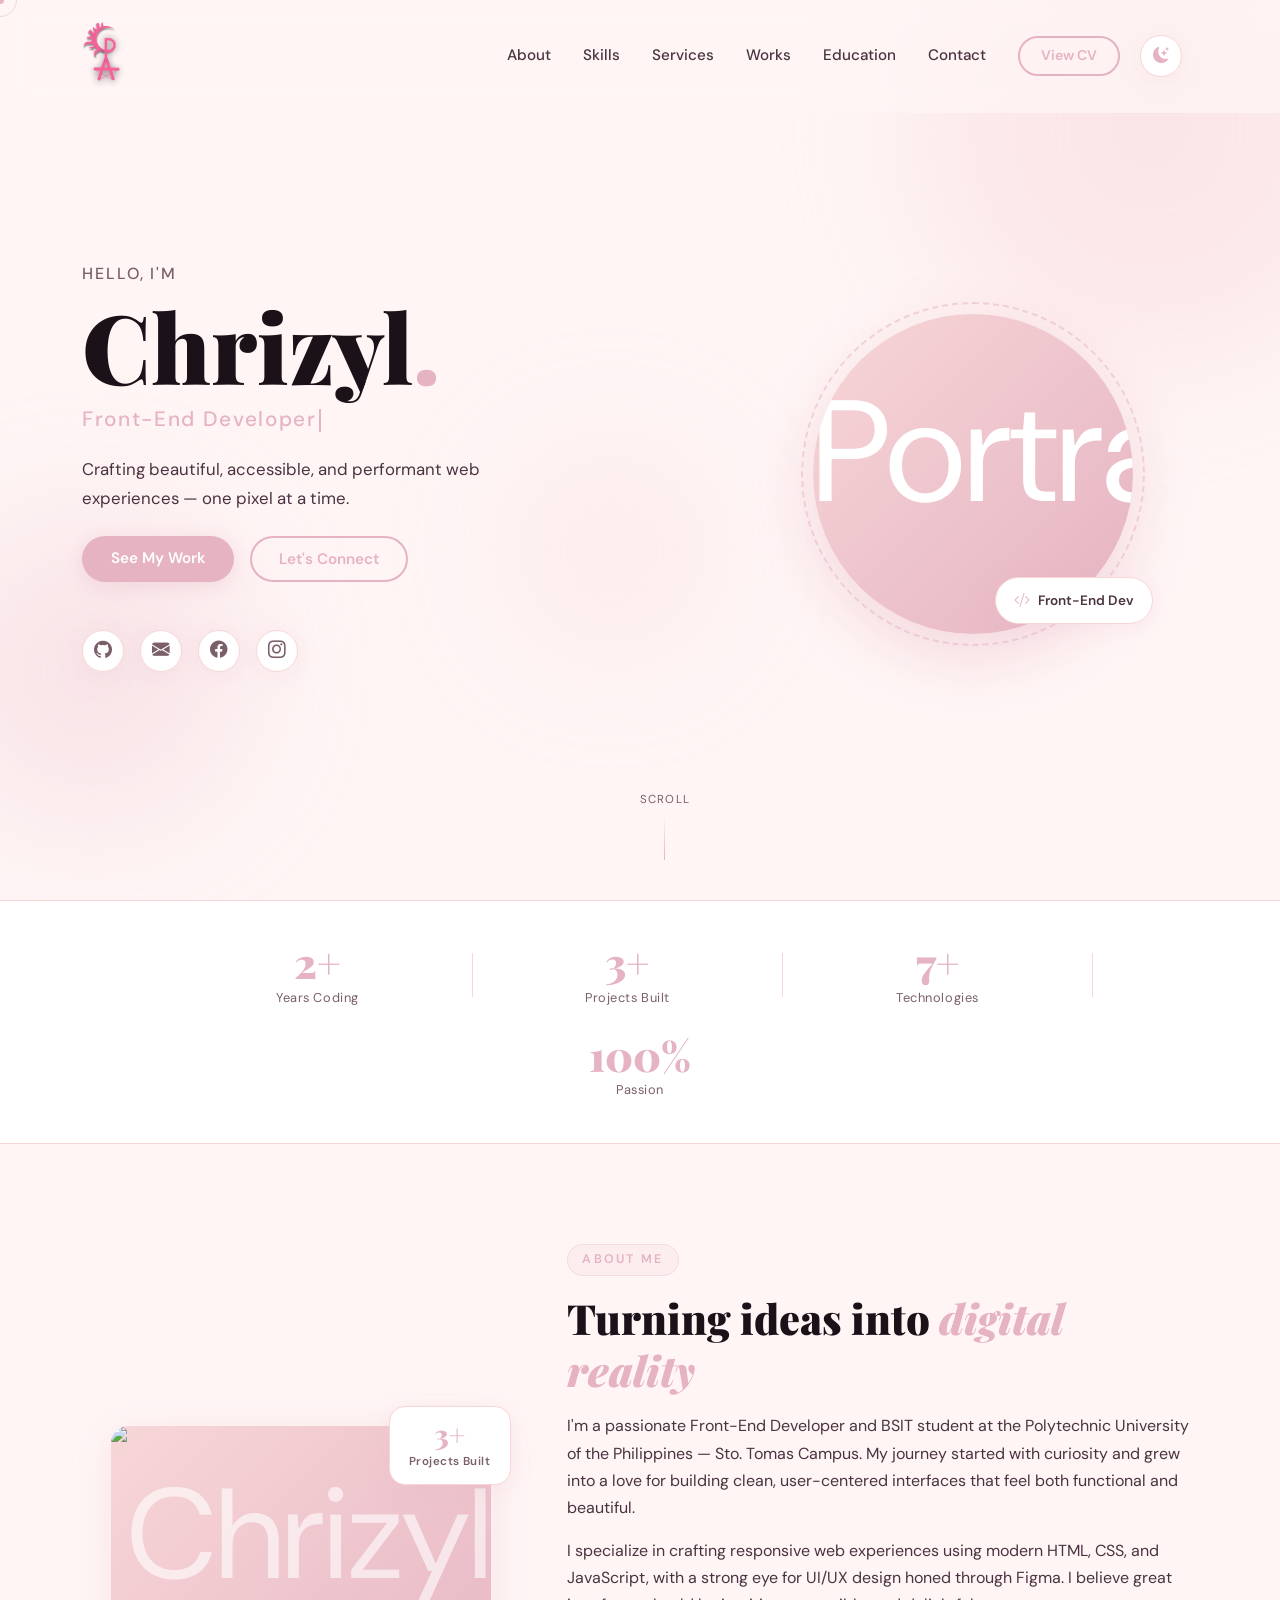
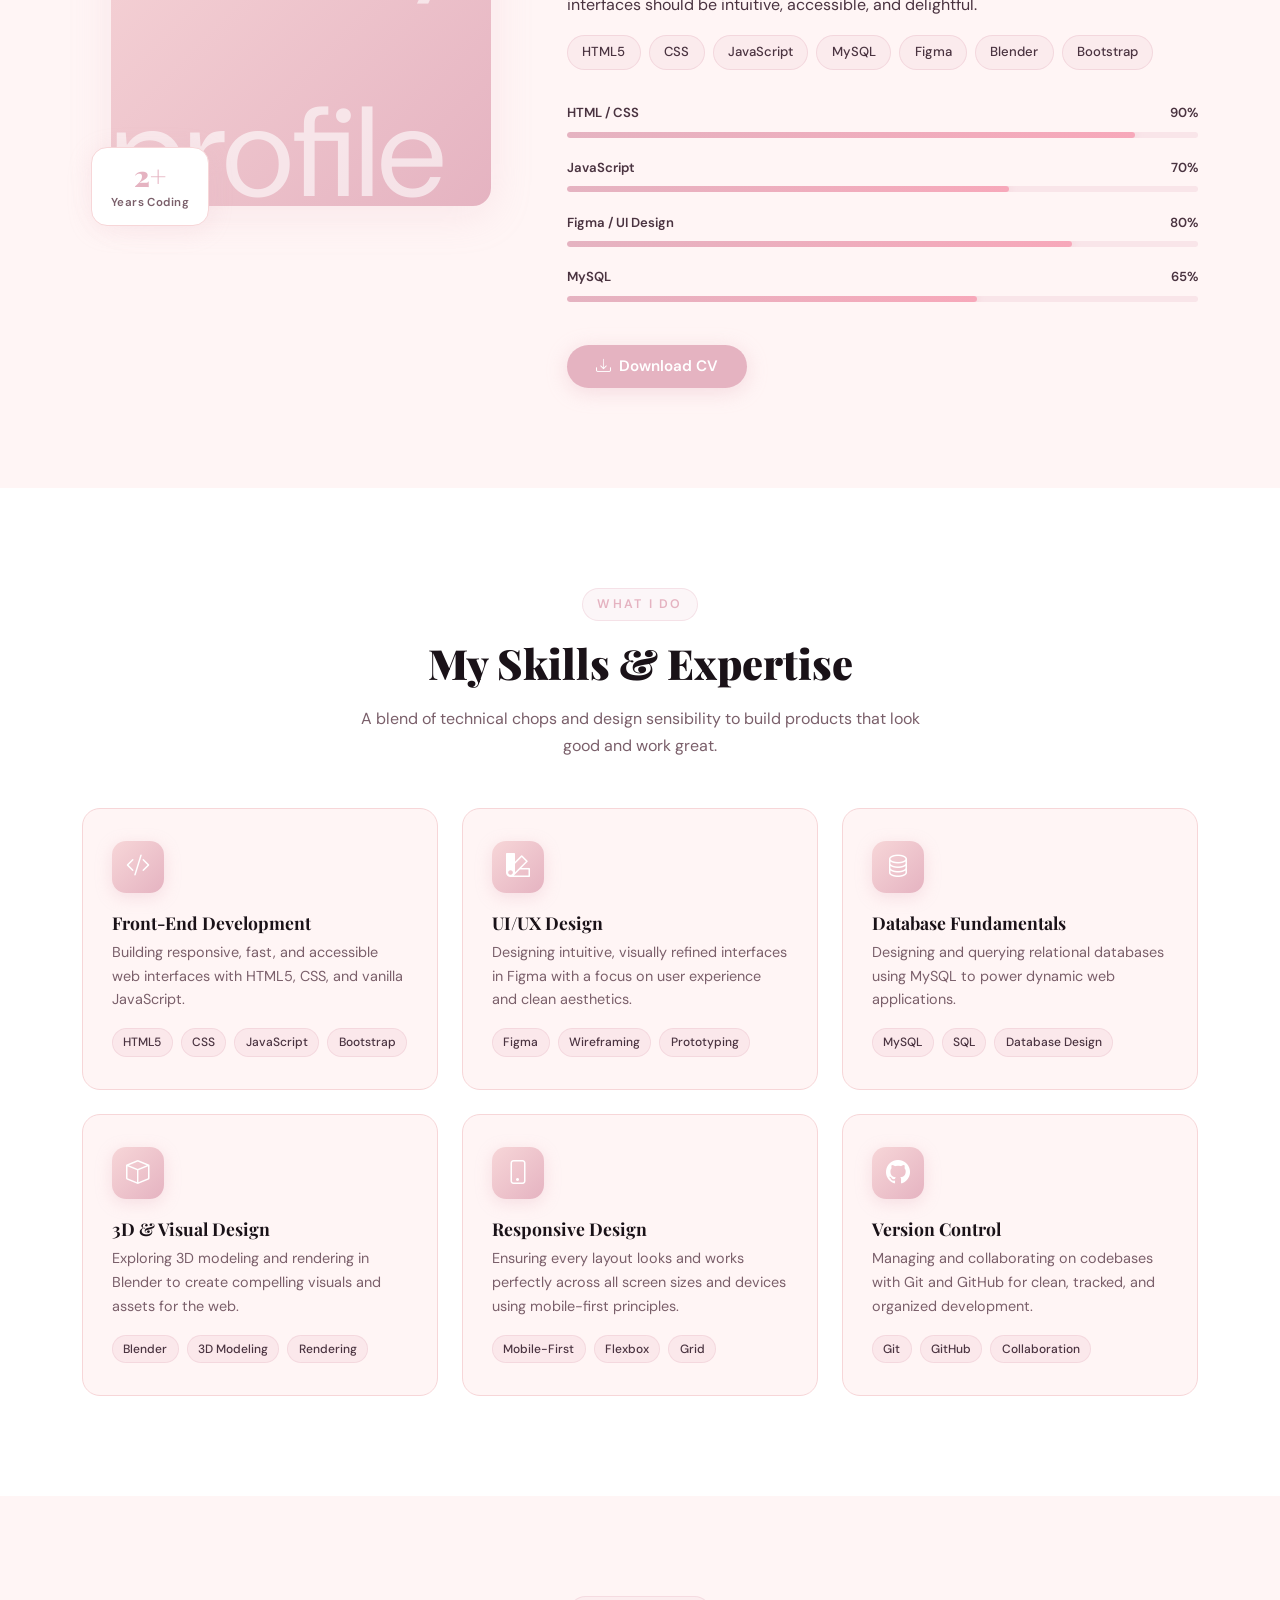
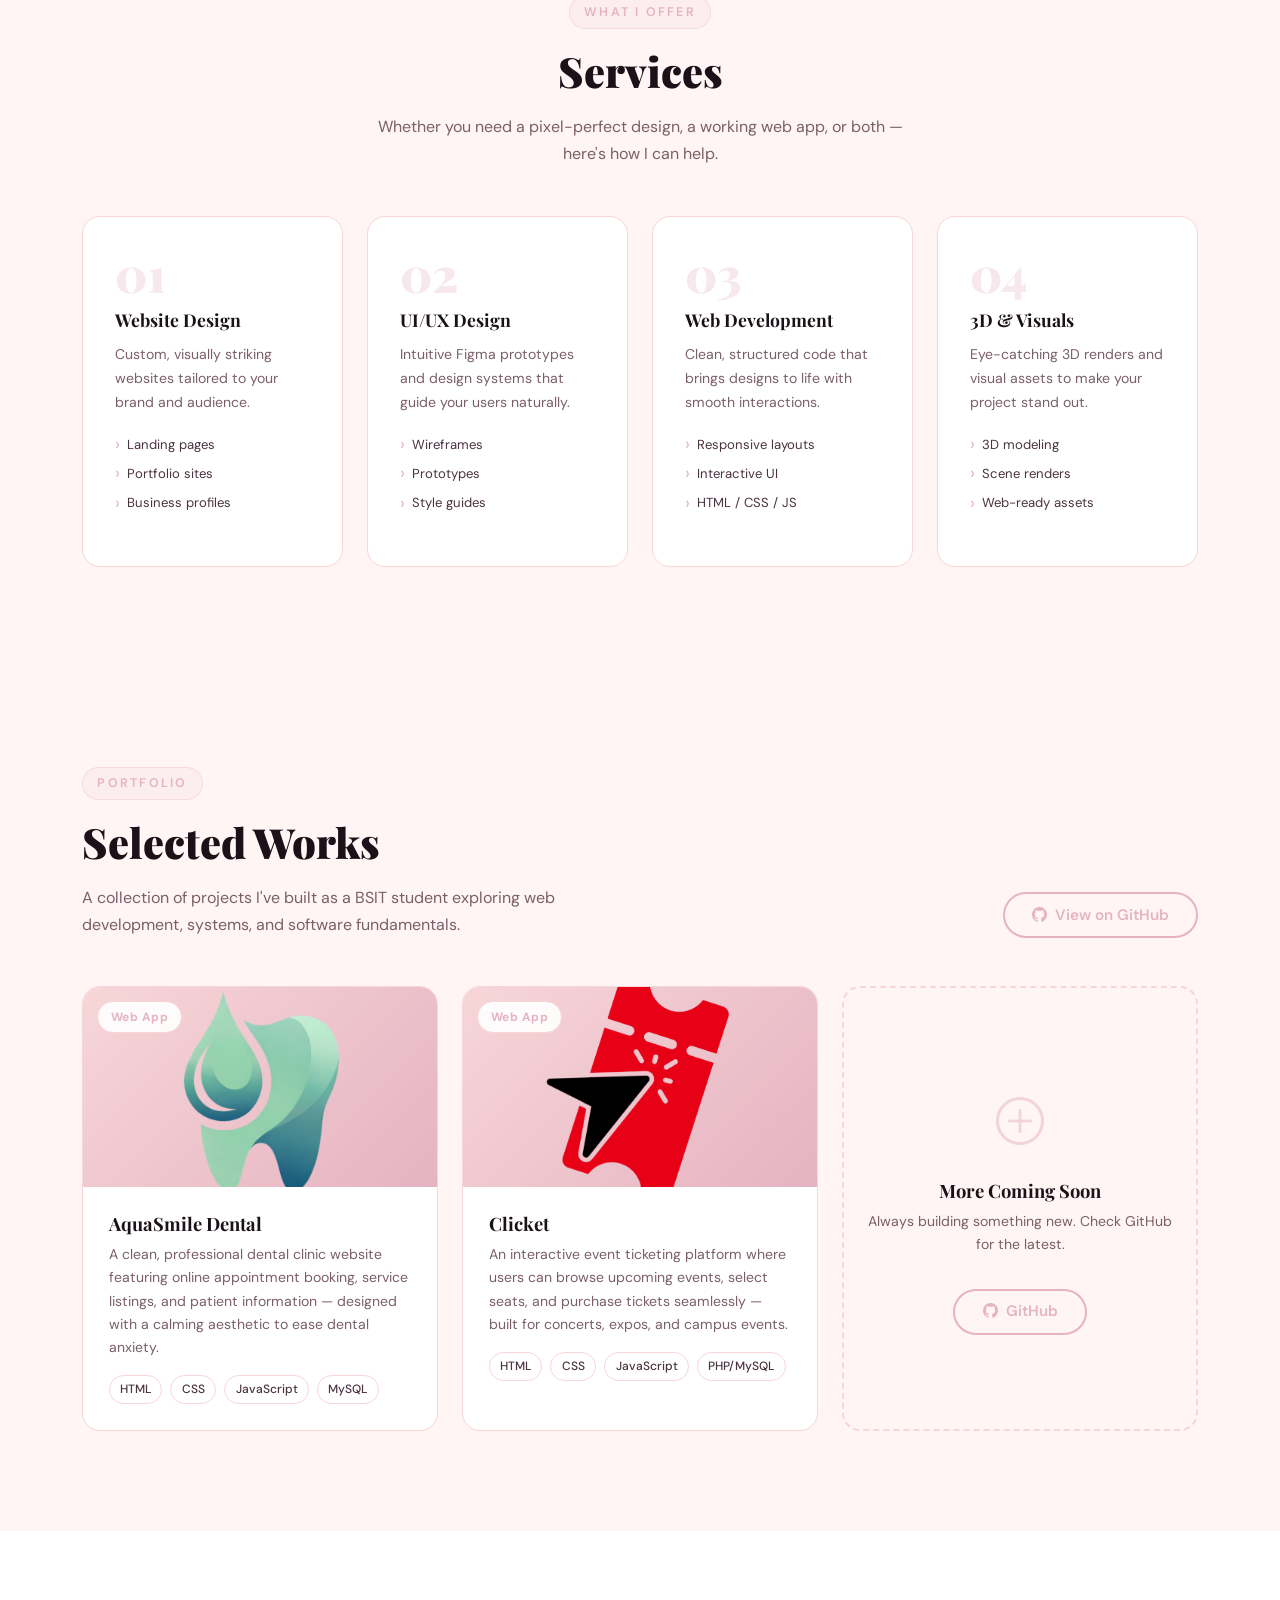
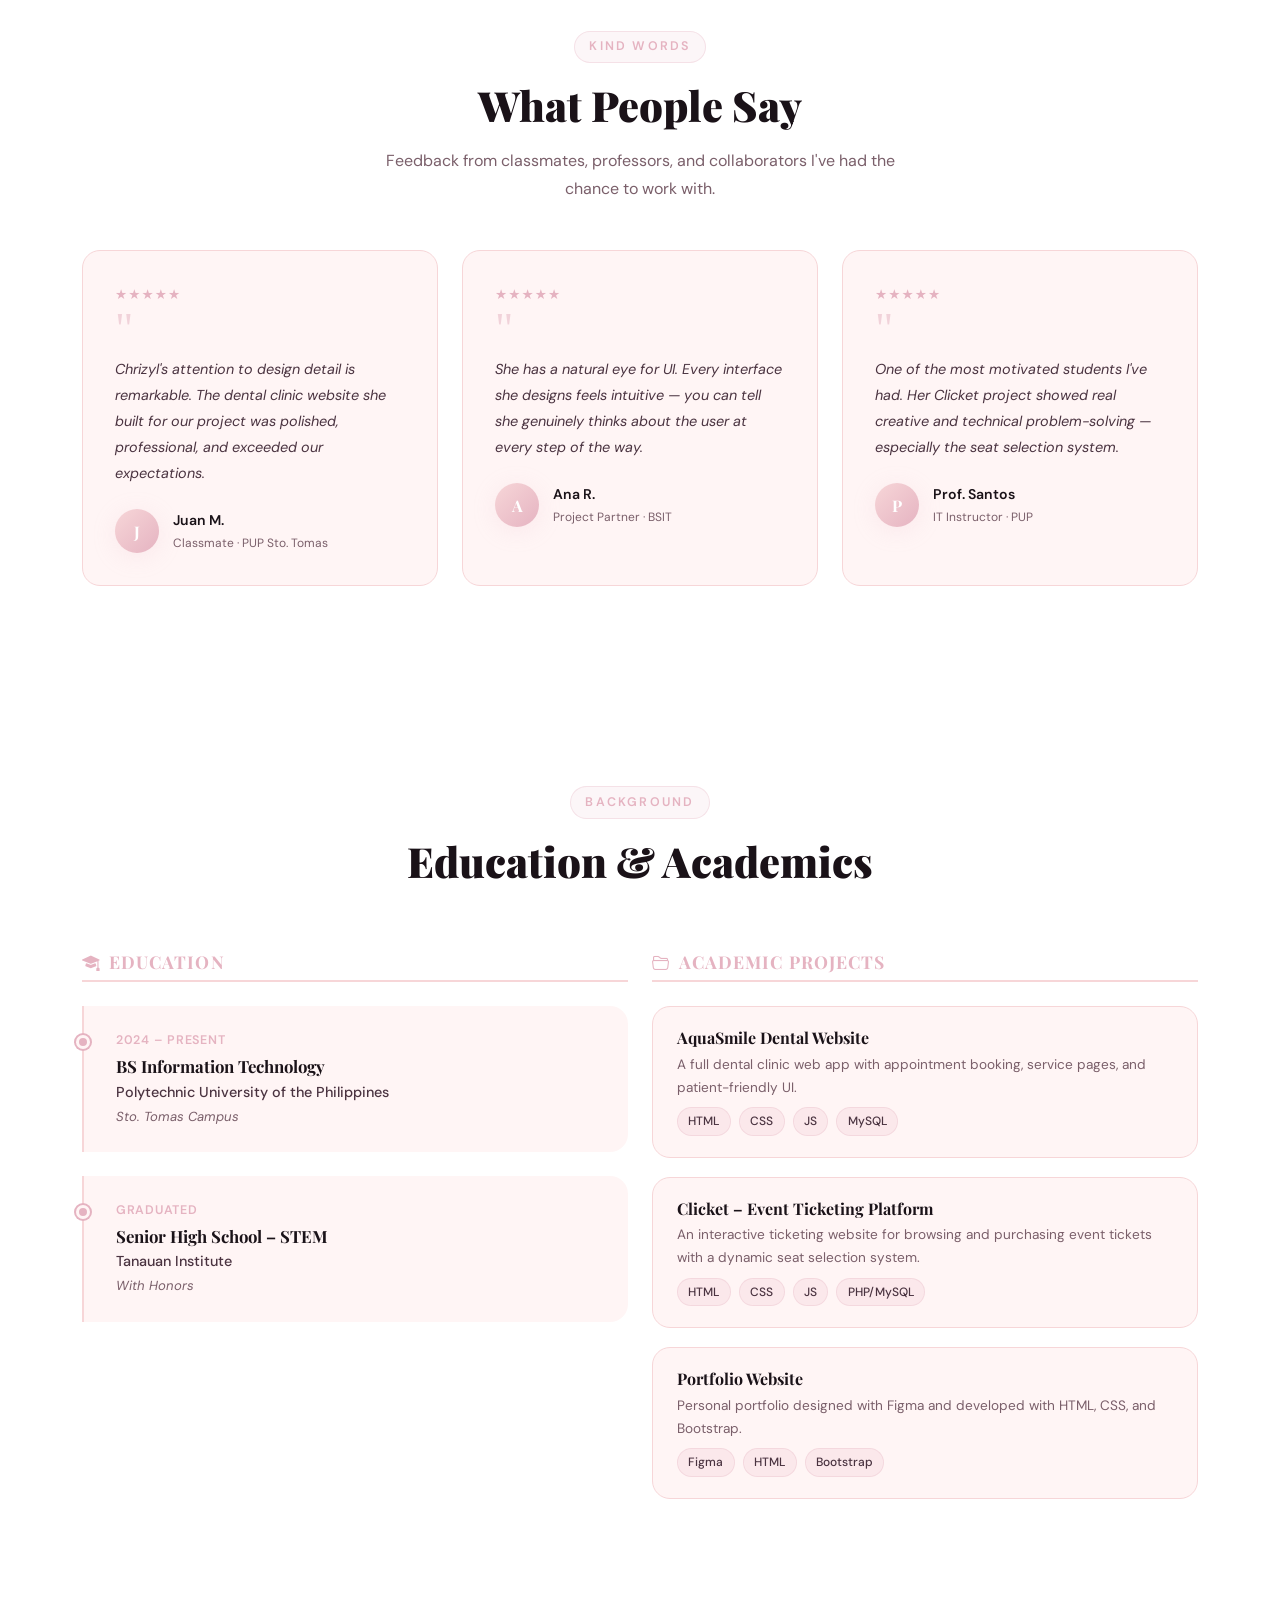
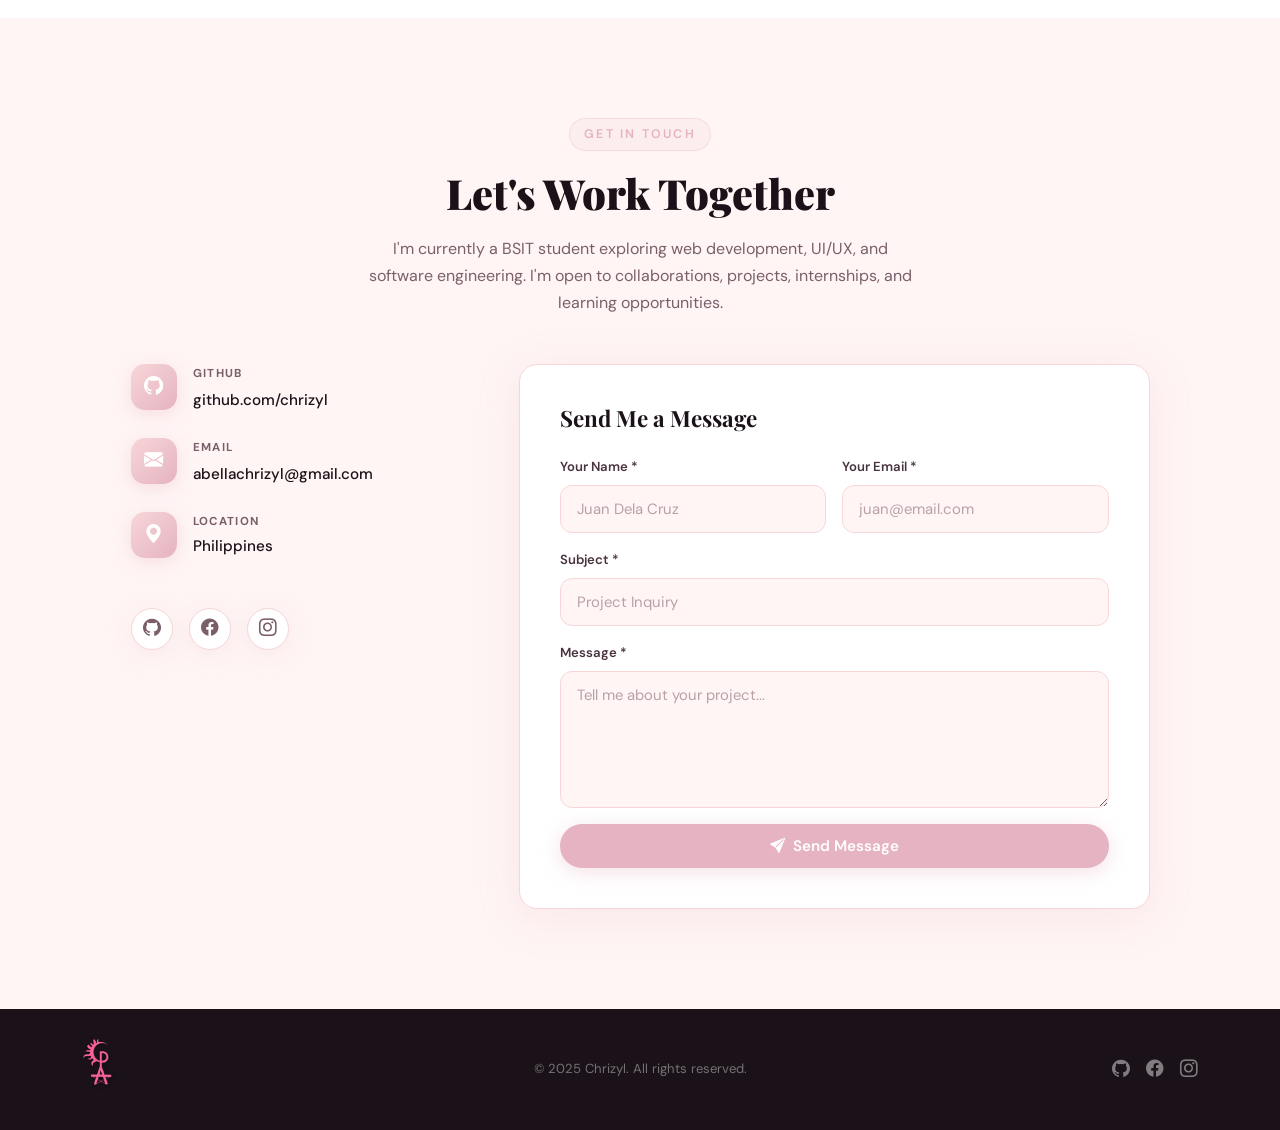
==== commit f938bfbf: "Refactor navbar to include theme toggle button and adjust layout for better alignment" ====
--- a/index.html
+++ b/index.html
@@ -12,8 +12,12 @@
     <link href="https://cdn.jsdelivr.net/npm/bootstrap@5.3.3/dist/css/bootstrap.min.css" rel="stylesheet" />
     <link href="https://cdn.jsdelivr.net/npm/bootstrap-icons@1.11.3/font/bootstrap-icons.min.css" rel="stylesheet" />
     <script>
-        if (localStorage.getItem('theme') === 'dark') {
-            document.documentElement.classList.add('dark-mode');
+        try {
+            if (localStorage.getItem('theme') === 'dark') {
+                document.documentElement.classList.add('dark-mode');
+            }
+        } catch (error) {
+            document.documentElement.classList.remove('dark-mode');
         }
     </script>
     <link rel="stylesheet" href="css/style.css" />
@@ -29,9 +33,14 @@
         <a class="navbar-brand fw-bold d-inline-flex align-items-center gap-2" href="#hero">
             <img src="assets/logo2.png" alt="Chrizyl logo" width="46" height="46" class="img-fluid rounded-circle" onerror="this.style.display='none'" />
         </a>
-        <button class="navbar-toggler" type="button" data-bs-toggle="collapse" data-bs-target="#navMenu">
-            <span class="navbar-toggler-icon"></span>
-        </button>
+        <div class="nav-actions d-flex align-items-center gap-2 order-lg-3">
+            <button class="theme-toggle d-lg-none" type="button" data-theme-toggle aria-label="Switch to dark mode" aria-pressed="false">
+                <i class="bi bi-moon-stars-fill"></i>
+            </button>
+            <button class="navbar-toggler" type="button" data-bs-toggle="collapse" data-bs-target="#navMenu">
+                <span class="navbar-toggler-icon"></span>
+            </button>
+        </div>
         <div class="collapse navbar-collapse" id="navMenu">
             <ul class="navbar-nav ms-auto gap-lg-3 align-items-lg-center">
                 <li class="nav-item"><a class="nav-link" href="#about">About</a></li>
@@ -43,8 +52,8 @@
                 <li class="nav-item">
                     <a class="btn btn-outline-rose ms-lg-2" href="#" onclick="return false;">View CV</a>
                 </li>
-                <li class="nav-item">
-                    <button class="theme-toggle ms-lg-1" id="theme-toggle" type="button" aria-label="Switch to dark mode" aria-pressed="false">
+                <li class="nav-item d-none d-lg-block">
+                    <button class="theme-toggle ms-lg-1" type="button" data-theme-toggle aria-label="Switch to dark mode" aria-pressed="false">
                         <i class="bi bi-moon-stars-fill"></i>
                     </button>
                 </li>
--- a/css/style.css
+++ b/css/style.css
@@ -109,6 +109,8 @@
 }
 
 .theme-toggle {
+  appearance: none;
+  -webkit-appearance: none;
   width: 42px;
   height: 42px;
   border: 1.5px solid var(--pink);
@@ -120,6 +122,9 @@
   justify-content: center;
   font-size: 1rem;
   box-shadow: var(--shadow-soft);
+  cursor: pointer;
+  flex-shrink: 0;
+  pointer-events: auto;
   transition: background var(--transition), border-color var(--transition), color var(--transition), transform var(--transition);
 }
 .theme-toggle:hover {
@@ -127,6 +132,36 @@
   border-color: var(--rose);
   color: var(--white);
   transform: translateY(-2px);
+}
+
+.nav-actions {
+  position: relative;
+  z-index: 1100;
+  margin-left: auto;
+}
+#navMenu {
+  order: 4;
+  flex-basis: 100%;
+}
+
+@media (min-width: 992px) {
+  .nav-actions {
+    margin-left: 1rem;
+  }
+  #navMenu {
+    order: 2;
+    flex-basis: auto;
+  }
+}
+
+@media (max-width: 991.98px) {
+  .nav-actions {
+    display: flex !important;
+    margin-left: auto;
+  }
+  .nav-actions .theme-toggle {
+    display: inline-flex !important;
+  }
 }
 
 
@@ -1078,7 +1113,6 @@
   .hero-avatar-placeholder { width: 240px; height: 240px; font-size: 6rem; }
   .hero-avatar-ring { inset: -10px; }
   .scroll-hint { display: none; }
-  .theme-toggle { margin-top: 0.5rem; }
   .about-stat-card { display: none; }
   .section-pad { padding: 70px 0; }
   .hero-text-col { text-align: center; }
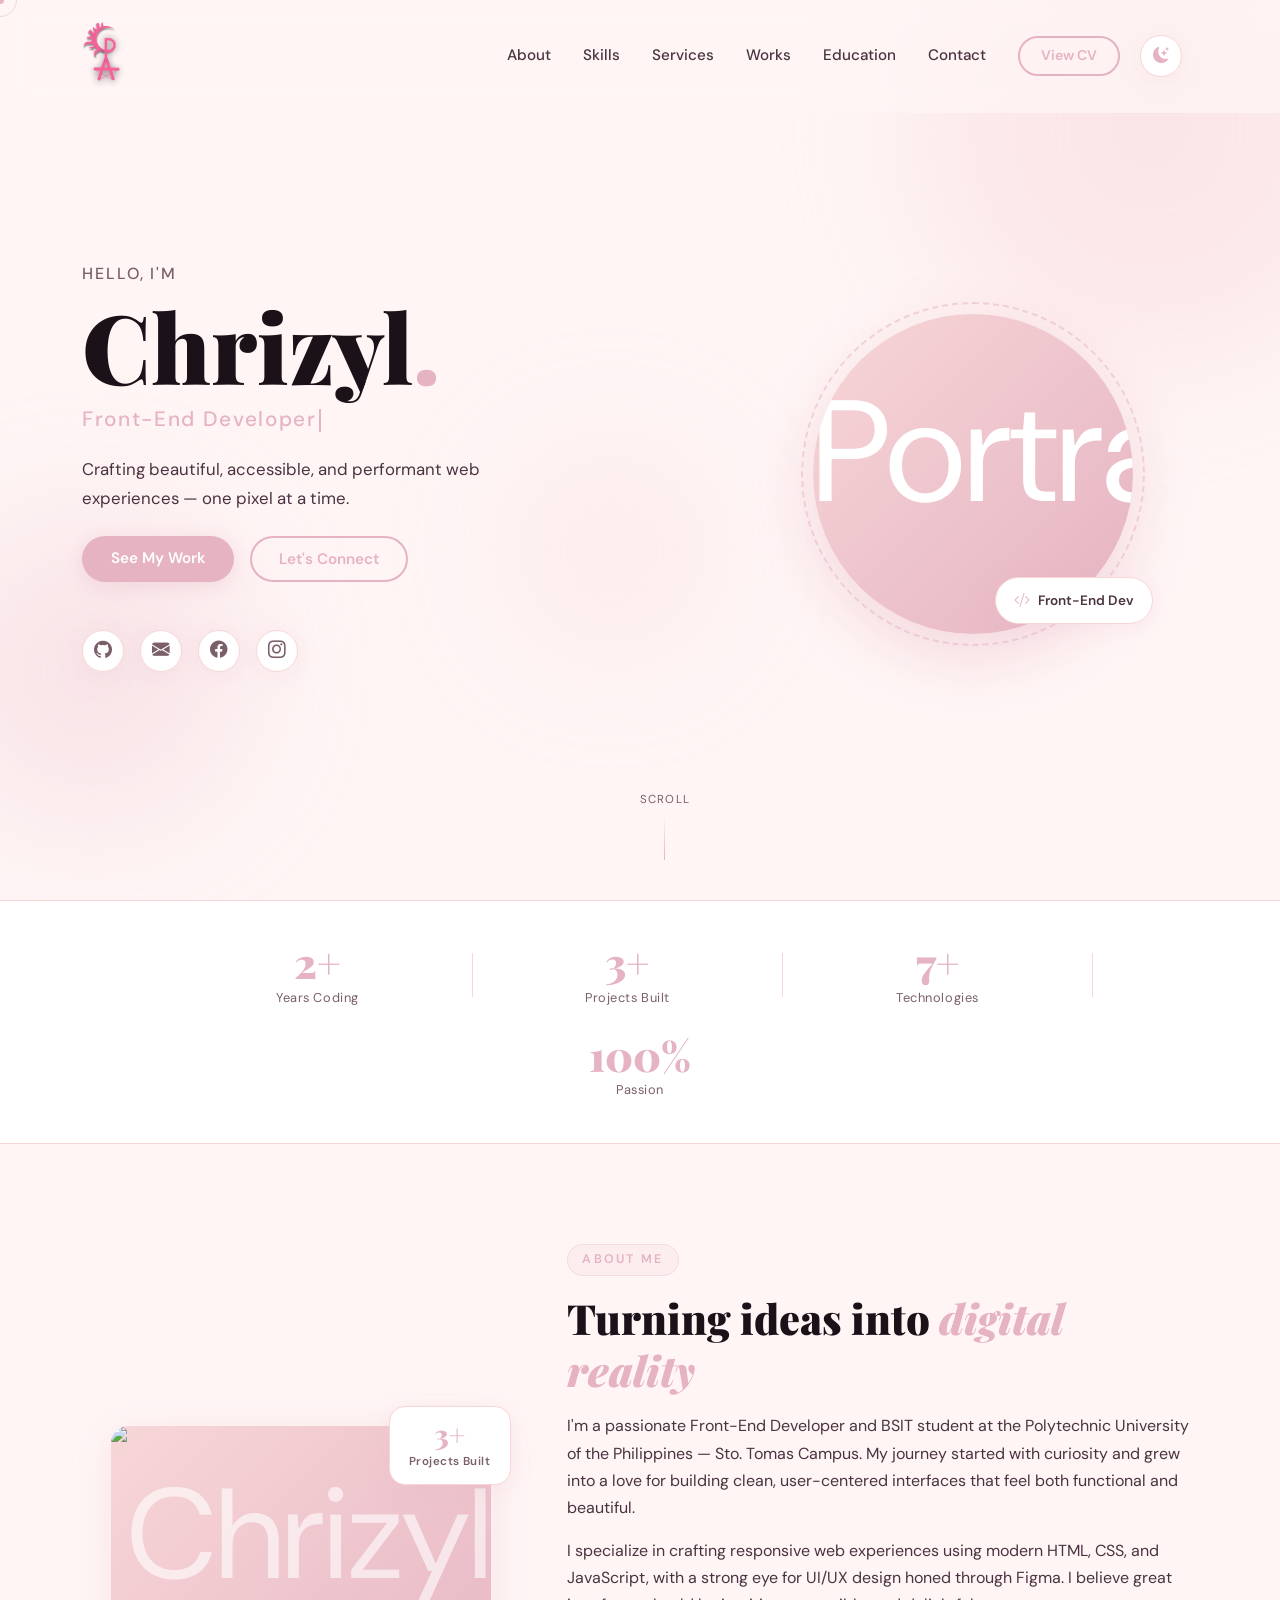
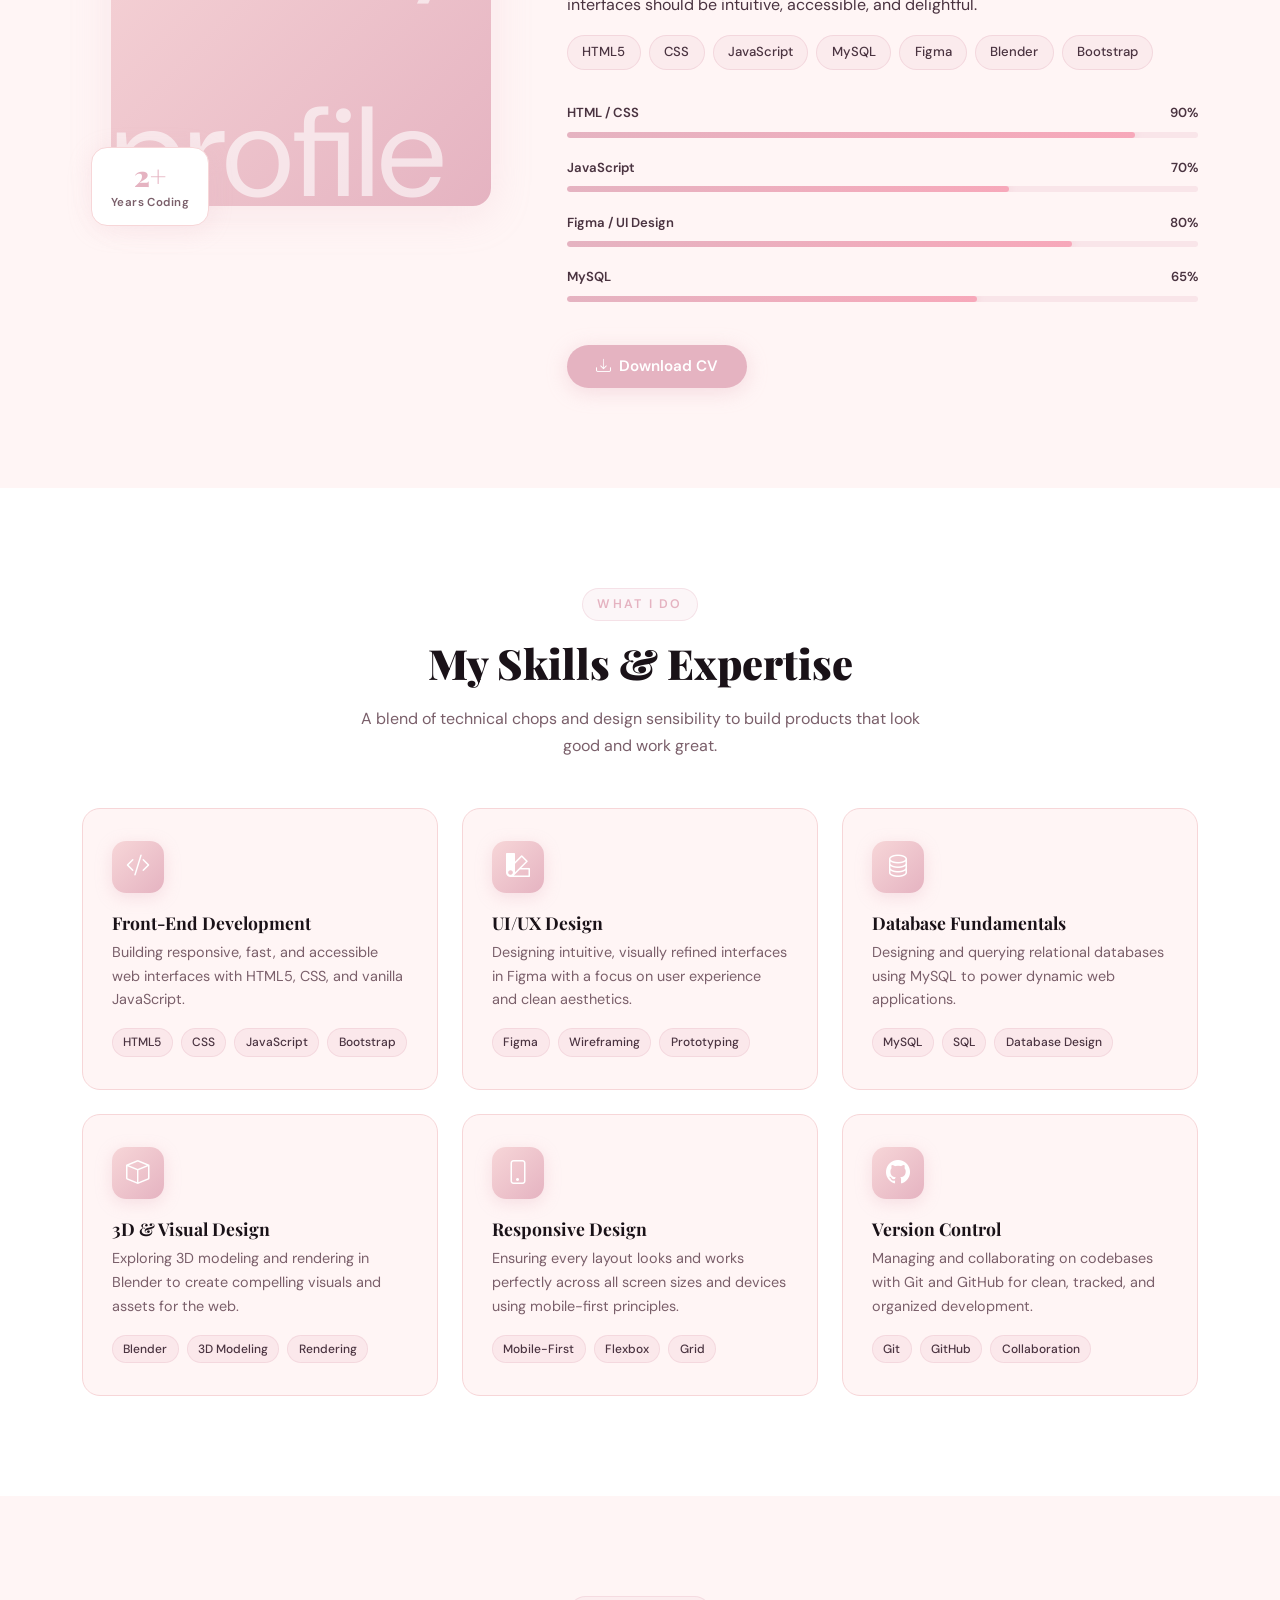
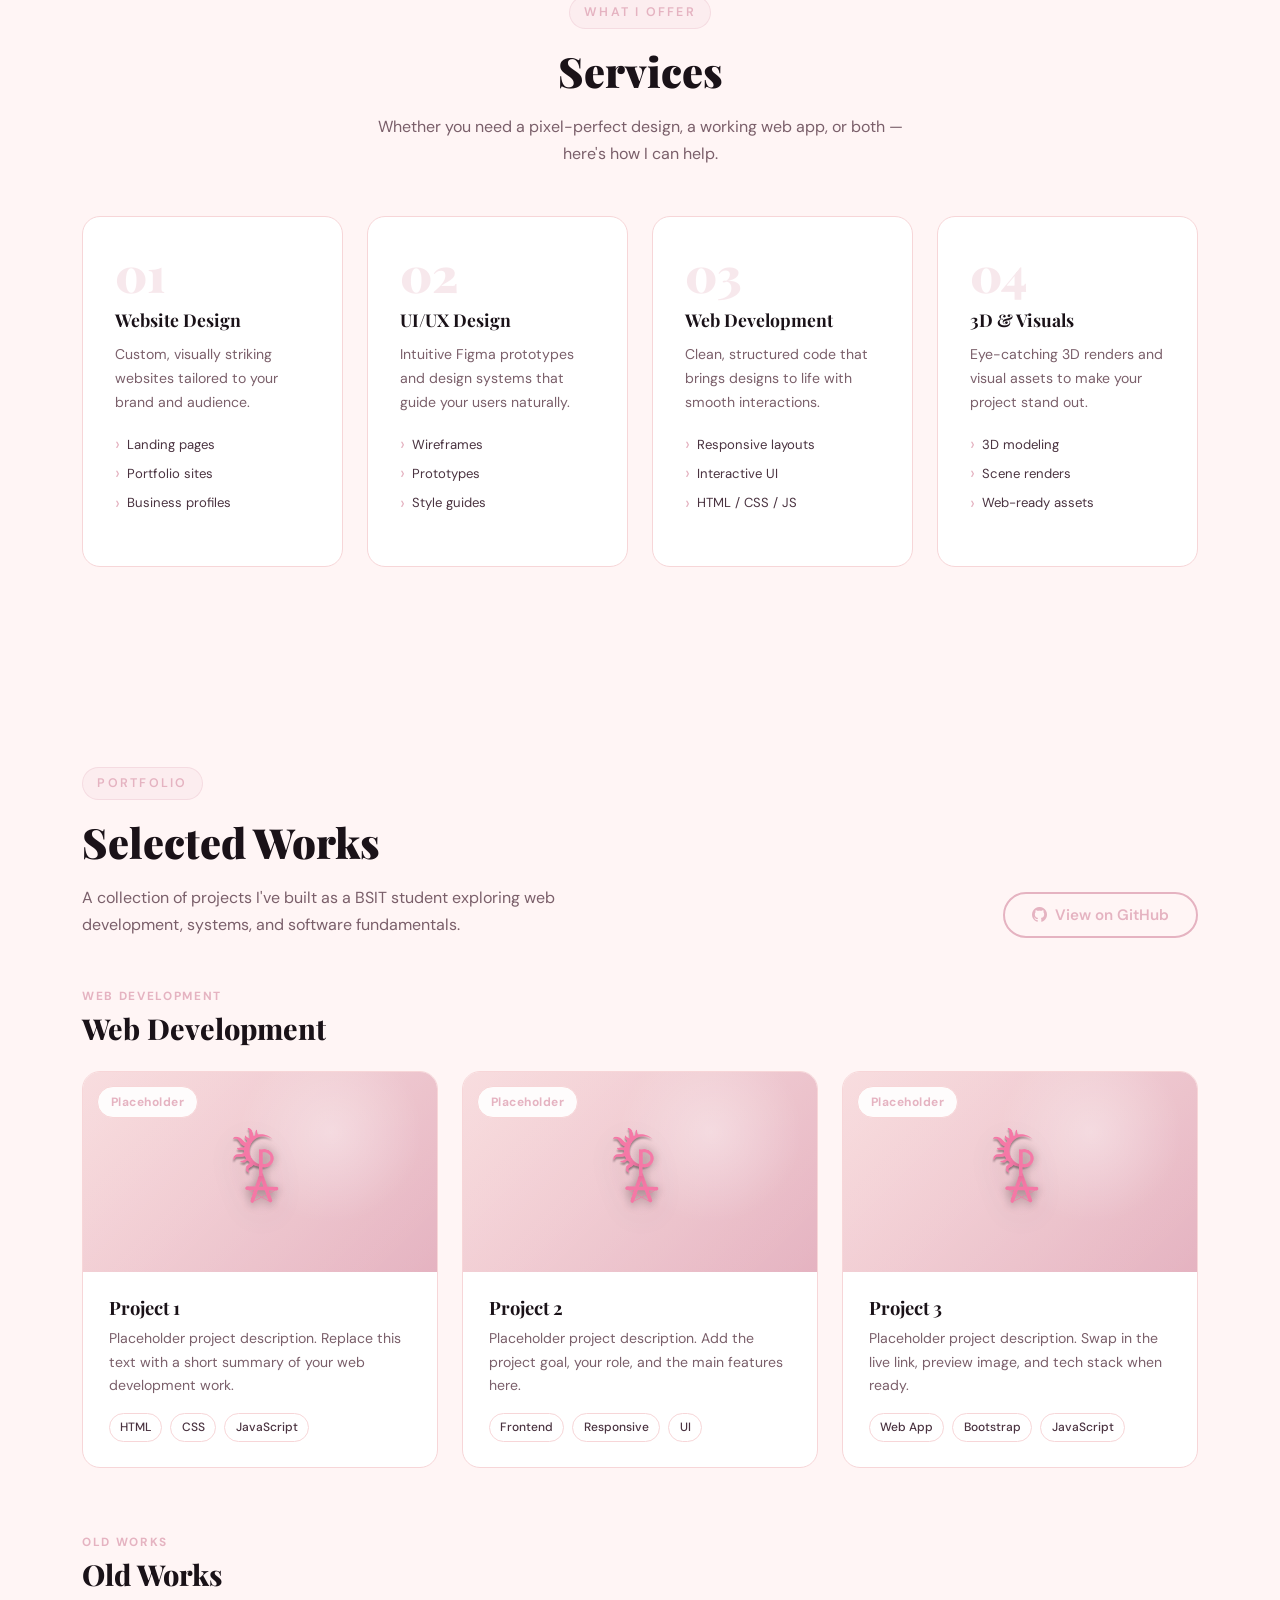
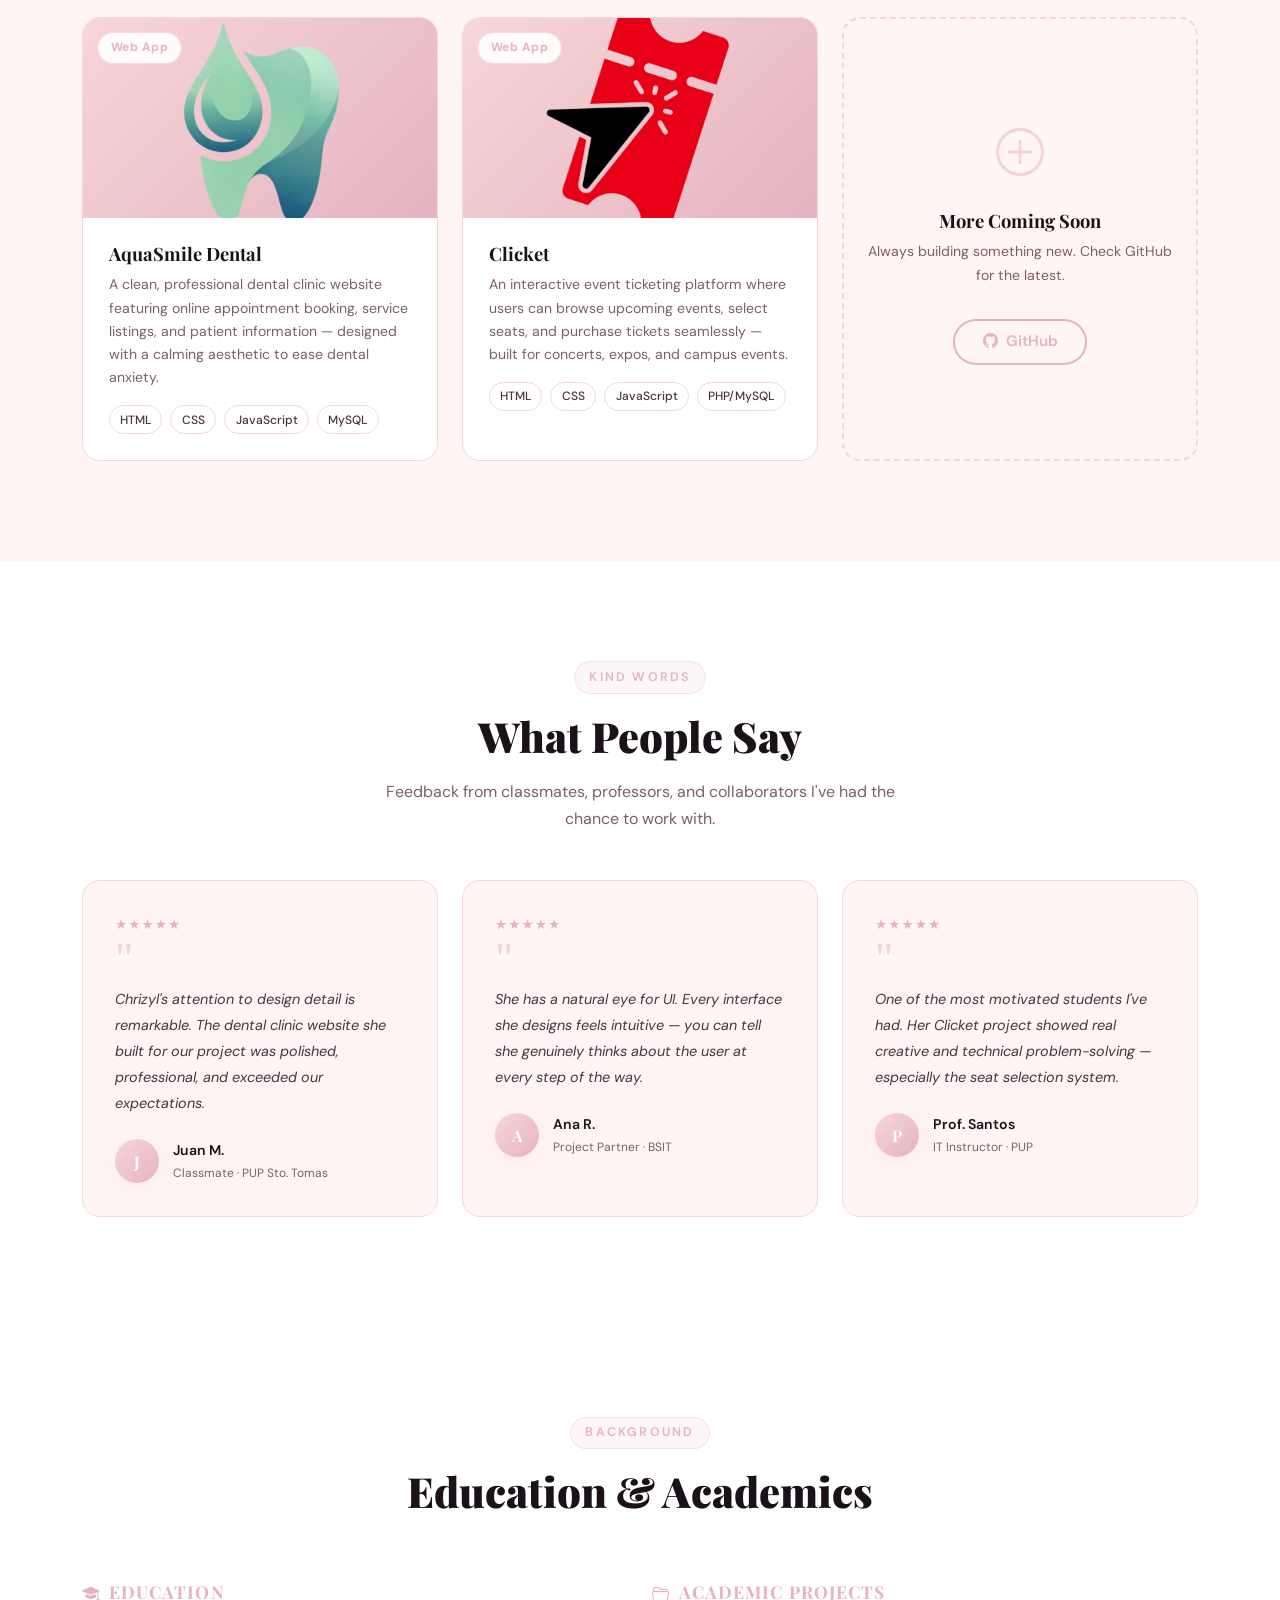
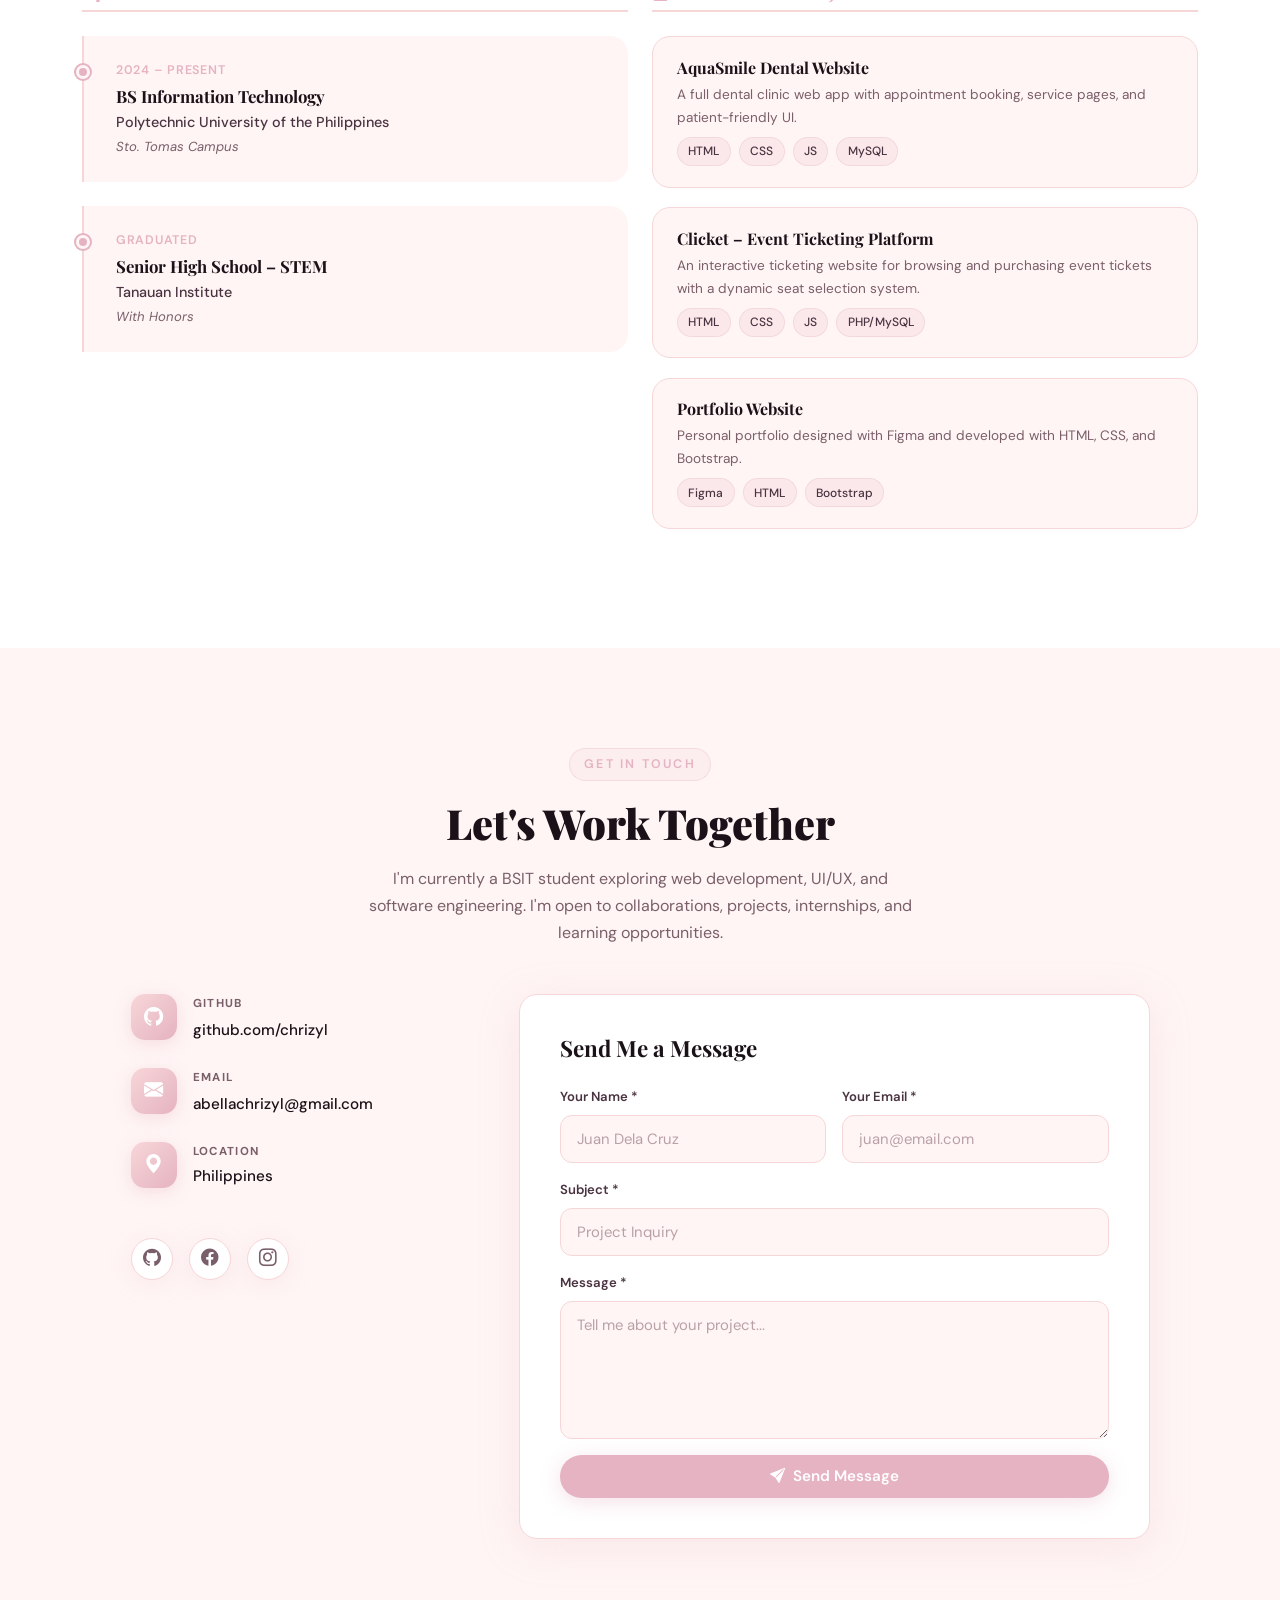
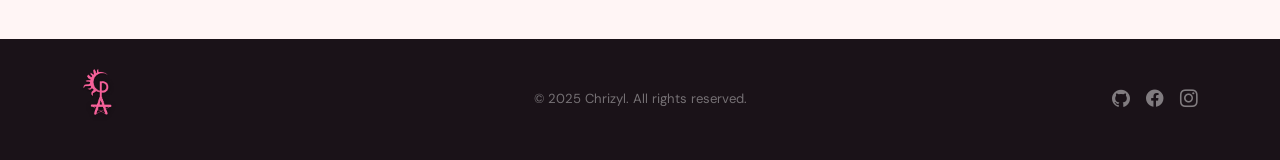
==== commit d6a201d6: "Add new project showcase section with placeholder content and styling" ====
--- a/index.html
+++ b/index.html
@@ -85,8 +85,8 @@
                 <div class="hero-social mt-5 d-flex gap-3 reveal reveal-delay-5">
                     <a href="https://github.com/chrizyl" target="_blank" aria-label="GitHub" class="social-icon"><i class="bi bi-github"></i></a>
                     <a href="mailto:abellachrizyl@gmail.com" aria-label="Email" class="social-icon"><i class="bi bi-envelope-fill"></i></a>
-                    <a href="#" aria-label="Facebook" class="social-icon"><i class="bi bi-facebook"></i></a>
-                    <a href="#" aria-label="Instagram" class="social-icon"><i class="bi bi-instagram"></i></a>
+                    <a href="https://web.facebook.com/" target="_blank" aria-label="Facebook" class="social-icon"><i class="bi bi-facebook"></i></a>
+                    <a href="https://www.instagram.com/" target="_blank" aria-label="Instagram" class="social-icon"><i class="bi bi-instagram"></i></a>
                 </div>
             </div>
             <div class="col-12 col-lg-5 d-flex justify-content-center hero-img-col">
@@ -360,7 +360,71 @@
                 </a>
             </div>
         </div>
-        <div class="row g-4">
+        <div class="works-category">
+            <div class="works-category-head reveal">
+                <span class="works-category-kicker">Web Development</span>
+                <h3 class="works-category-title">Web Development</h3>
+            </div>
+            <div class="row g-4">
+                <div class="col-12 col-md-6 col-lg-4">
+                    <a href="project-1.html" class="project-card project-card-link h-100">
+                        <div class="project-img project-img--placeholder">
+                            <div class="project-img-inner w-100 h-100 d-flex align-items-center justify-content-center">
+                                <img src="assets/logo2.png" alt="Project 1 placeholder image" class="project-placeholder-img" />
+                            </div>
+                            <span class="project-type-badge">Placeholder</span>
+                        </div>
+                        <div class="project-body">
+                            <h5 class="project-title">Project 1</h5>
+                            <p class="project-desc">Placeholder project description. Replace this text with a short summary of your web development work.</p>
+                            <div class="project-stack d-flex flex-wrap gap-2 mt-3">
+                                <span class="ptag">HTML</span><span class="ptag">CSS</span><span class="ptag">JavaScript</span>
+                            </div>
+                        </div>
+                    </a>
+                </div>
+                <div class="col-12 col-md-6 col-lg-4">
+                    <a href="project-2.html" class="project-card project-card-link h-100">
+                        <div class="project-img project-img--placeholder">
+                            <div class="project-img-inner w-100 h-100 d-flex align-items-center justify-content-center">
+                                <img src="assets/logo2.png" alt="Project 2 placeholder image" class="project-placeholder-img" />
+                            </div>
+                            <span class="project-type-badge">Placeholder</span>
+                        </div>
+                        <div class="project-body">
+                            <h5 class="project-title">Project 2</h5>
+                            <p class="project-desc">Placeholder project description. Add the project goal, your role, and the main features here.</p>
+                            <div class="project-stack d-flex flex-wrap gap-2 mt-3">
+                                <span class="ptag">Frontend</span><span class="ptag">Responsive</span><span class="ptag">UI</span>
+                            </div>
+                        </div>
+                    </a>
+                </div>
+                <div class="col-12 col-md-6 col-lg-4">
+                    <a href="project-3.html" class="project-card project-card-link h-100">
+                        <div class="project-img project-img--placeholder">
+                            <div class="project-img-inner w-100 h-100 d-flex align-items-center justify-content-center">
+                                <img src="assets/logo2.png" alt="Project 3 placeholder image" class="project-placeholder-img" />
+                            </div>
+                            <span class="project-type-badge">Placeholder</span>
+                        </div>
+                        <div class="project-body">
+                            <h5 class="project-title">Project 3</h5>
+                            <p class="project-desc">Placeholder project description. Swap in the live link, preview image, and tech stack when ready.</p>
+                            <div class="project-stack d-flex flex-wrap gap-2 mt-3">
+                                <span class="ptag">Web App</span><span class="ptag">Bootstrap</span><span class="ptag">JavaScript</span>
+                            </div>
+                        </div>
+                    </a>
+                </div>
+            </div>
+        </div>
+        <div class="works-category works-category--old">
+            <div class="works-category-head reveal">
+                <span class="works-category-kicker">Old Works</span>
+                <h3 class="works-category-title">Old Works</h3>
+            </div>
+            <div class="row g-4">
             <div class="col-12 col-md-6 col-lg-4">
                 <div class="project-card h-100">
                     <div class="project-img">
@@ -415,6 +479,7 @@
                     </a>
                 </div>
             </div>
+        </div>
         </div>
     </div>
 </section>
@@ -561,8 +626,8 @@
                     </div>
                     <div class="contact-social mt-2 d-flex gap-3">
                         <a href="https://github.com/chrizyl" target="_blank" class="social-icon"><i class="bi bi-github"></i></a>
-                        <a href="#" class="social-icon"><i class="bi bi-facebook"></i></a>
-                        <a href="#" class="social-icon"><i class="bi bi-instagram"></i></a>
+                        <a href="https://web.facebook.com/" target="_blank" aria-label="Facebook" class="social-icon"><i class="bi bi-facebook"></i></a>
+                        <a href="https://www.instagram.com/" target="_blank" aria-label="Instagram" class="social-icon"><i class="bi bi-instagram"></i></a>
                     </div>
                 </div>
             </div>
@@ -610,8 +675,8 @@
             </div>
             <div class="col-12 col-md-4 d-flex justify-content-center justify-content-md-end gap-3">
                 <a href="https://github.com/chrizyl" target="_blank" class="footer-link"><i class="bi bi-github"></i></a>
-                <a href="#" class="footer-link"><i class="bi bi-facebook"></i></a>
-                <a href="#" class="footer-link"><i class="bi bi-instagram"></i></a>
+                <a href="https://web.facebook.com/" target="_blank" aria-label="Facebook" class="footer-link"><i class="bi bi-facebook"></i></a>
+                <a href="https://www.instagram.com/" target="_blank" aria-label="Instagram" class="footer-link"><i class="bi bi-instagram"></i></a>
             </div>
         </div>
     </div>
--- a/css/style.css
+++ b/css/style.css
@@ -125,7 +125,12 @@
   cursor: pointer;
   flex-shrink: 0;
   pointer-events: auto;
+  touch-action: manipulation;
+  -webkit-tap-highlight-color: transparent;
   transition: background var(--transition), border-color var(--transition), color var(--transition), transform var(--transition);
+}
+.theme-toggle i {
+  pointer-events: none;
 }
 .theme-toggle:hover {
   background: var(--rose);
@@ -740,6 +745,30 @@
 }
 .service-list li::before { content: '›'; color: var(--rose); font-size: 1.1rem; line-height: 1; }
 
+.works-category + .works-category {
+  margin-top: 4rem;
+}
+
+.works-category-head {
+  margin-bottom: 1.6rem;
+}
+
+.works-category-kicker {
+  display: block;
+  color: var(--rose);
+  font-size: 0.74rem;
+  font-weight: 700;
+  letter-spacing: 0.14em;
+  text-transform: uppercase;
+  margin-bottom: 0.25rem;
+}
+
+.works-category-title {
+  font-size: clamp(1.35rem, 3vw, 1.8rem);
+  font-weight: 800;
+  margin-bottom: 0;
+}
+
 .project-card {
   background: var(--white);
   border: 1.5px solid var(--pink);
@@ -754,6 +783,13 @@
   transform: translateY(-6px);
   box-shadow: var(--shadow-card);
 }
+.project-card-link {
+  display: block;
+  color: inherit;
+}
+.project-card-link:hover {
+  color: inherit;
+}
 
 .project-img {
   position: relative;
@@ -765,6 +801,19 @@
 .project-img-inner {
   font-size: 5rem;
   color: rgba(255,255,255,0.45);
+}
+.project-img--placeholder .project-img-inner {
+  background:
+    linear-gradient(135deg, rgba(255,255,255,0.18), rgba(255,255,255,0)),
+    radial-gradient(circle at 70% 30%, rgba(255,255,255,0.35), transparent 32%);
+  color: rgba(255,255,255,0.72);
+}
+.project-placeholder-img {
+  width: 88px;
+  height: 88px;
+  object-fit: contain;
+  opacity: 0.78;
+  filter: drop-shadow(0 10px 18px rgba(74,51,64,0.16));
 }
 
 .project-type-badge {
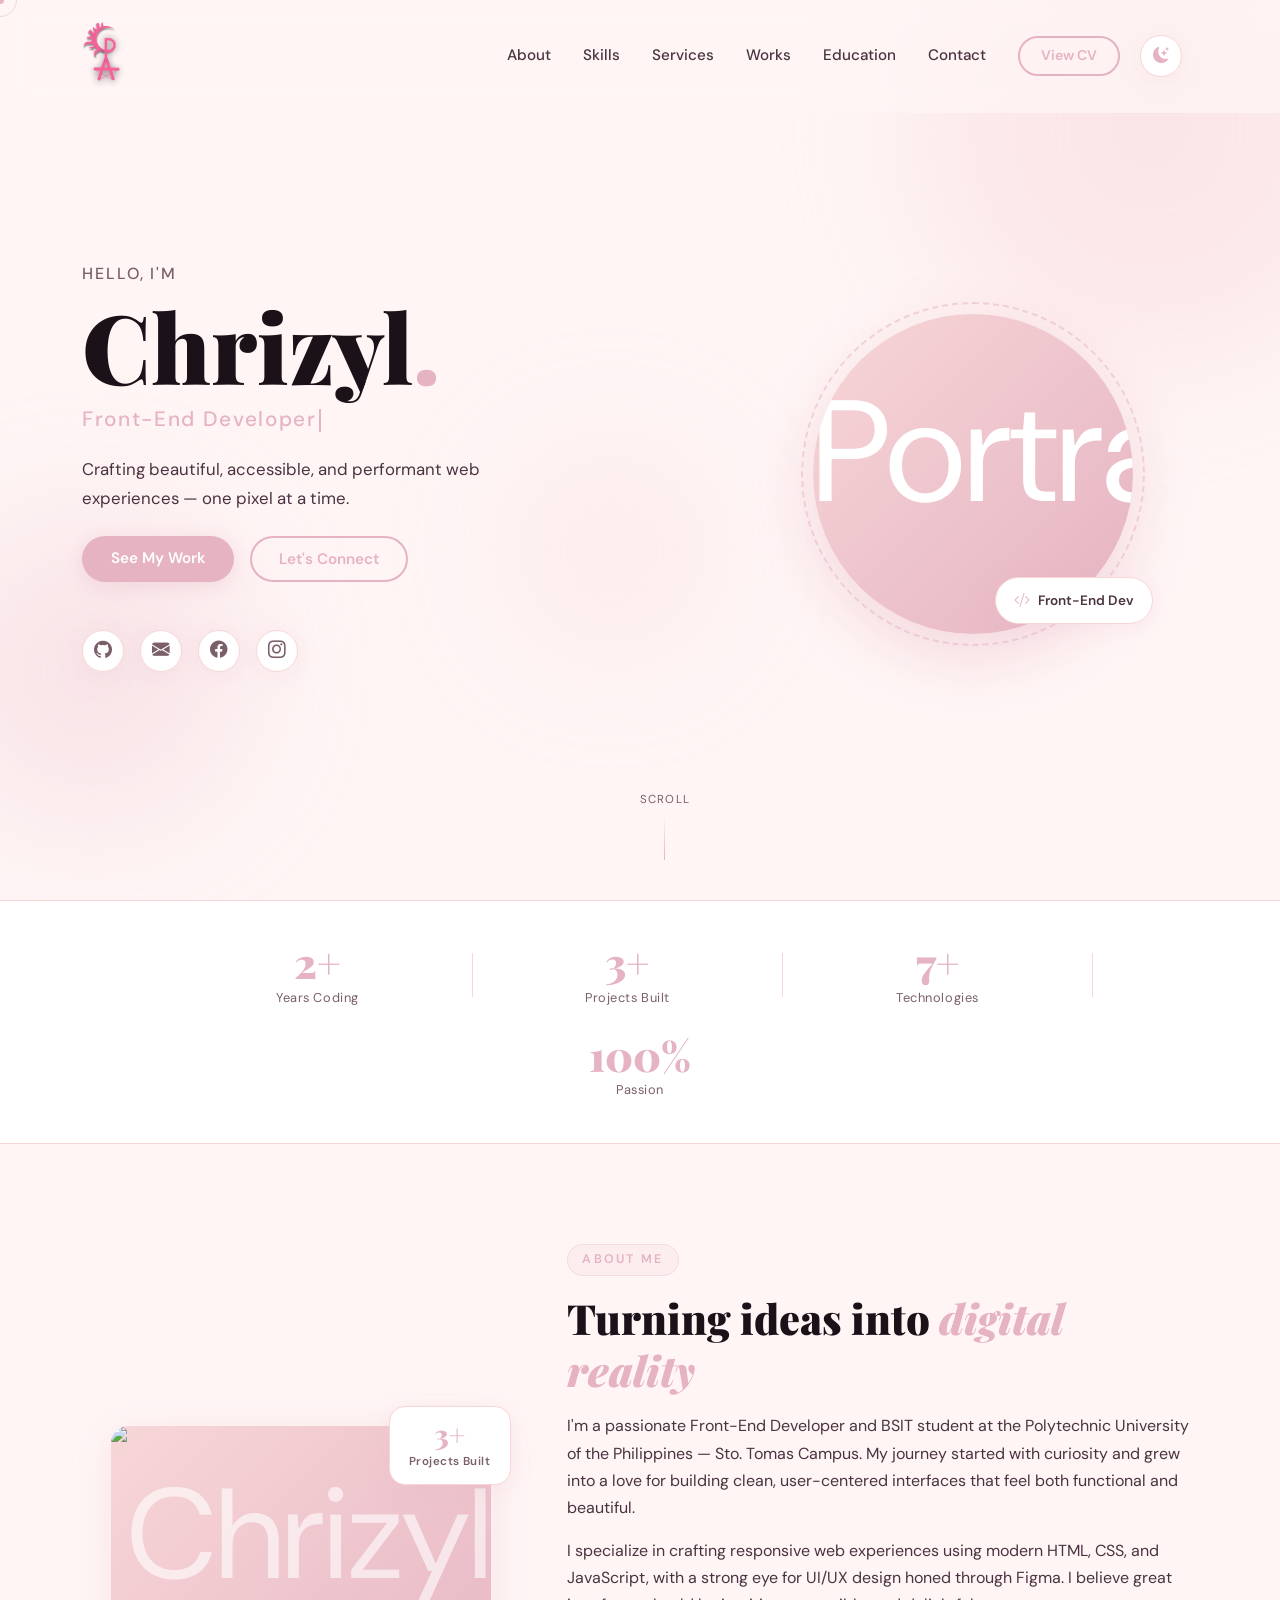
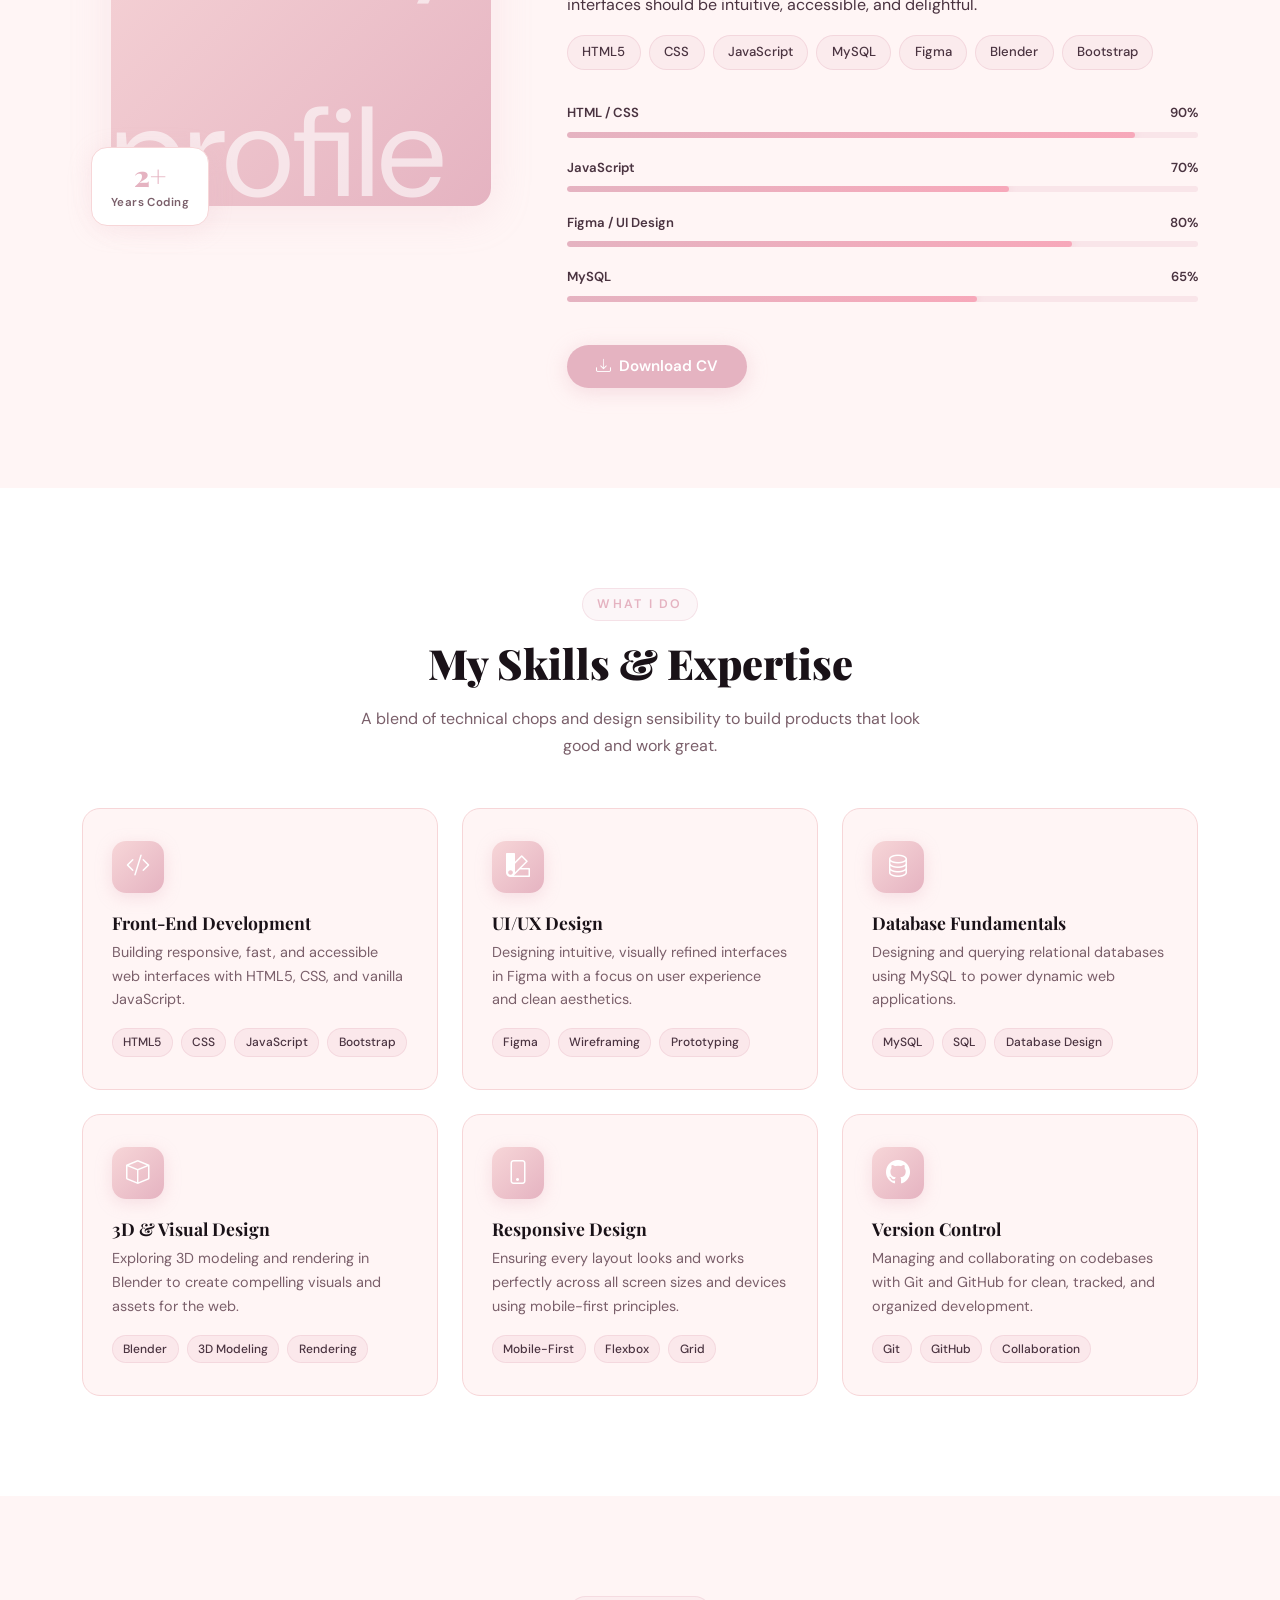
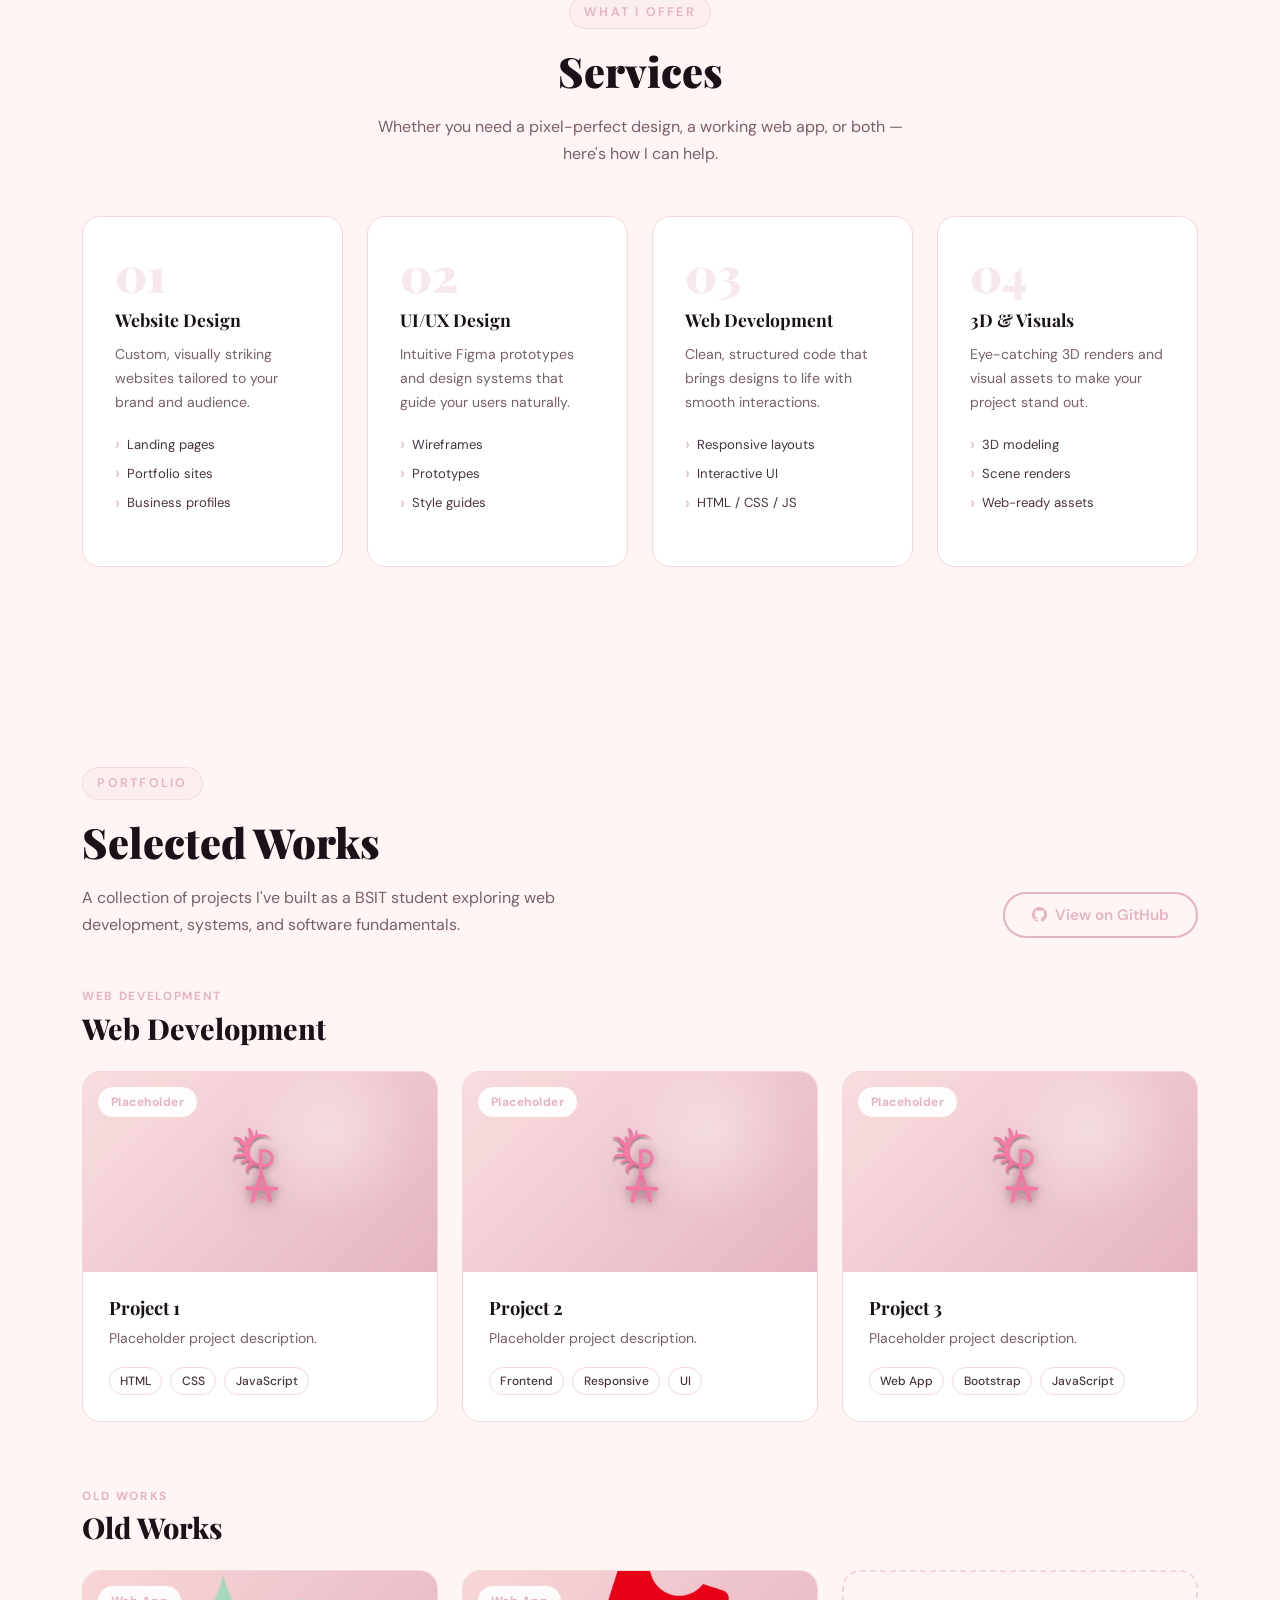
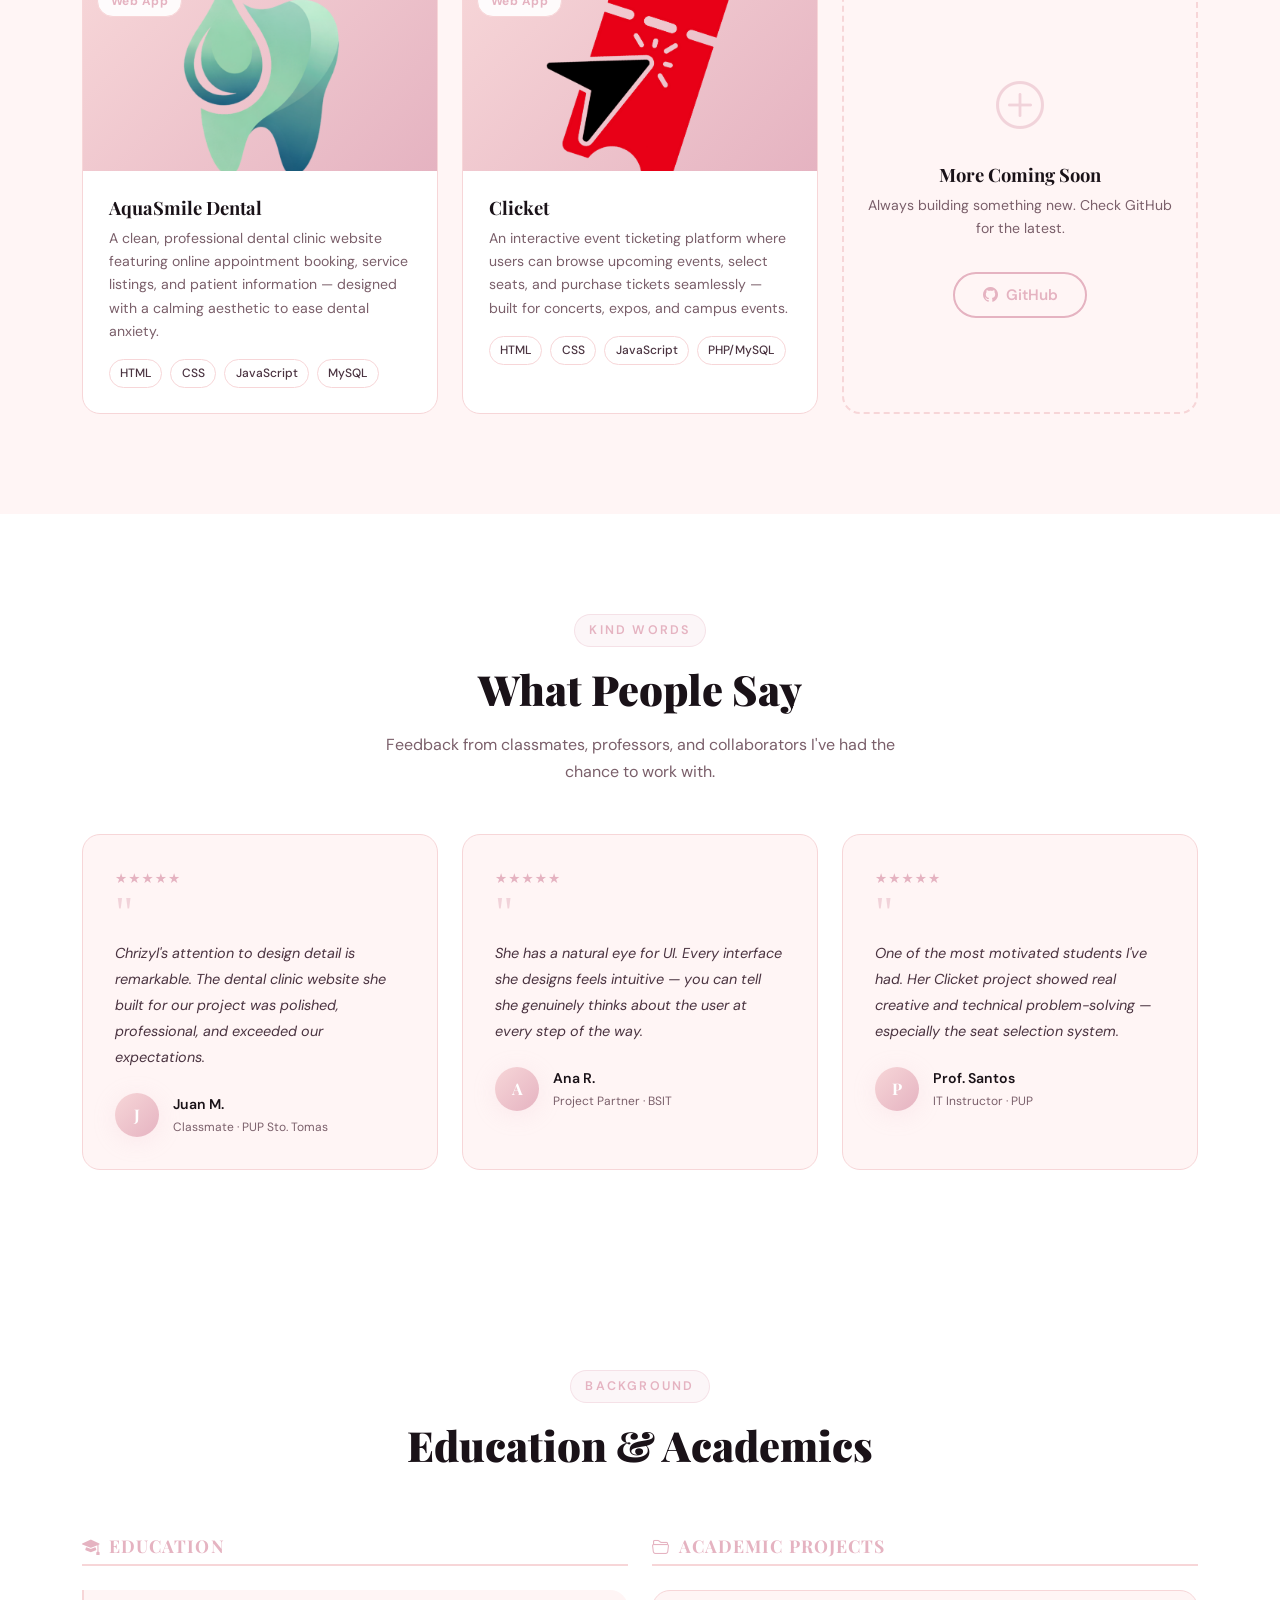
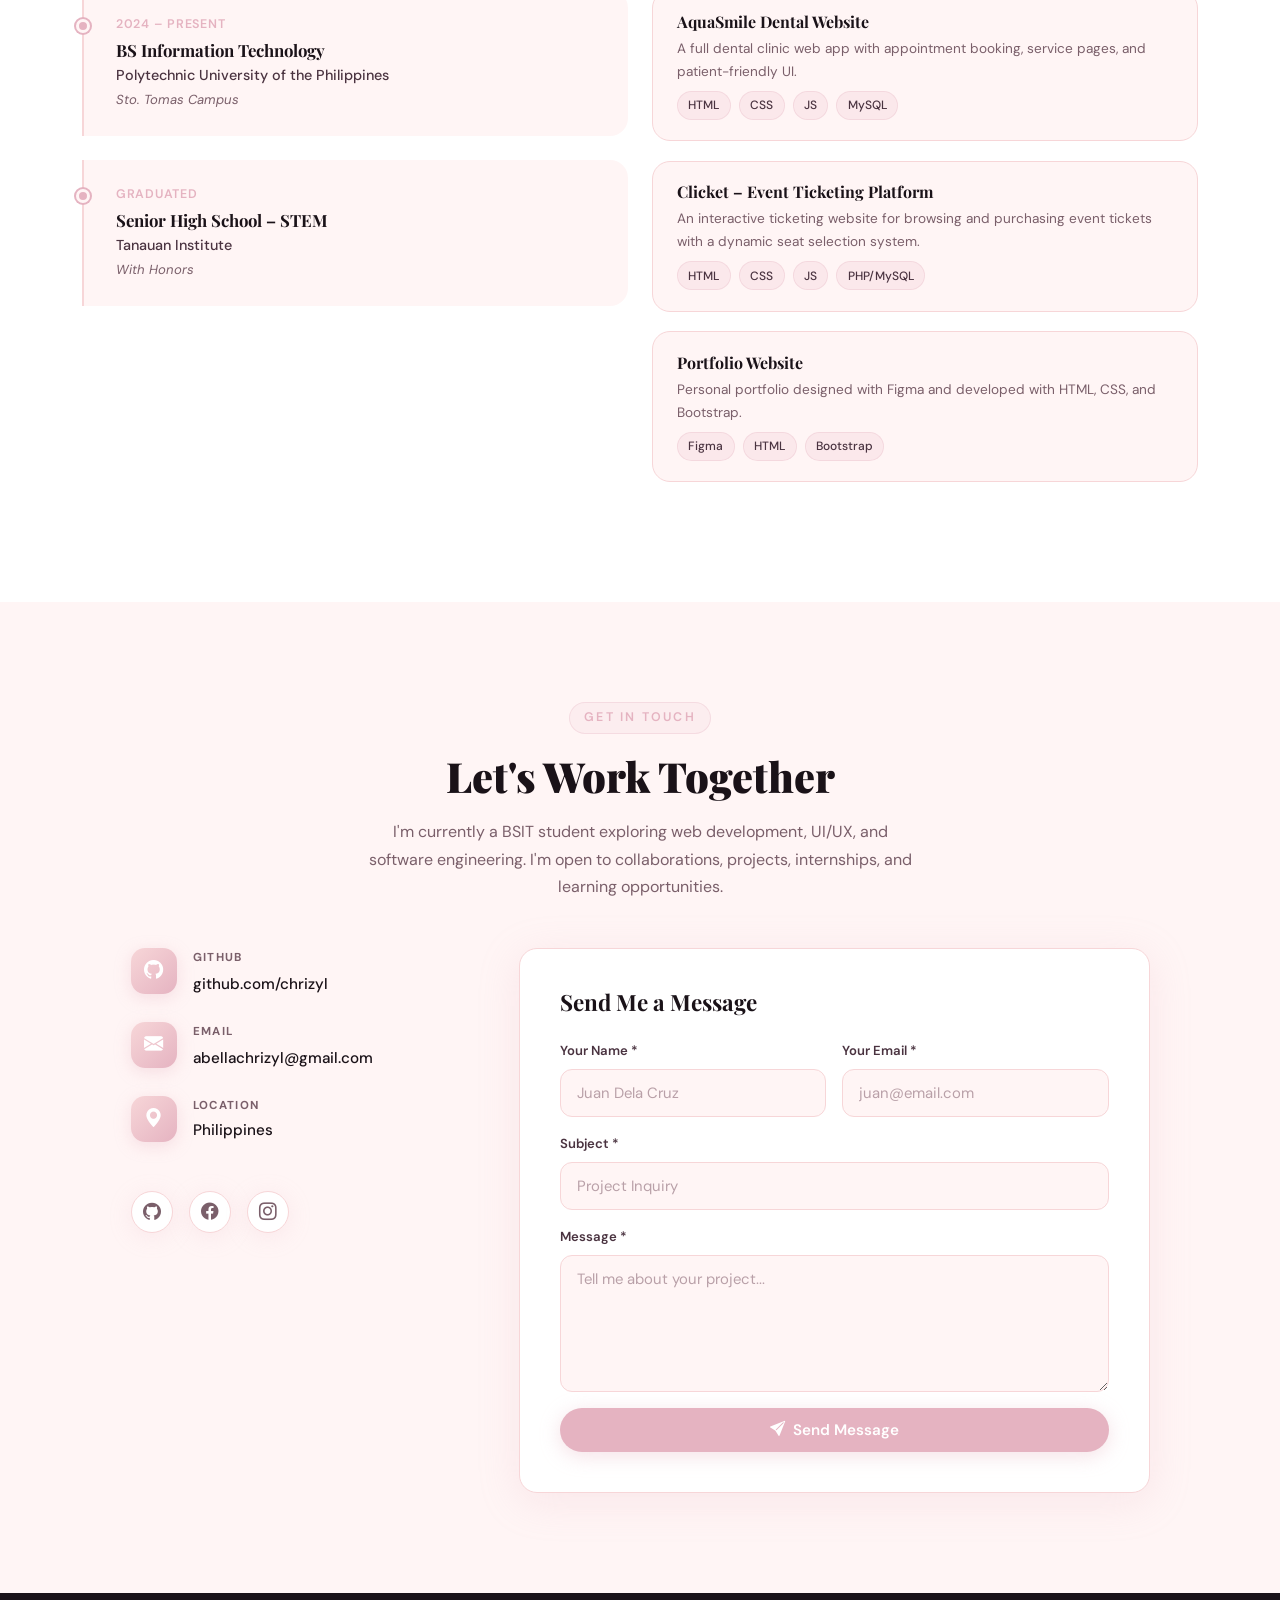
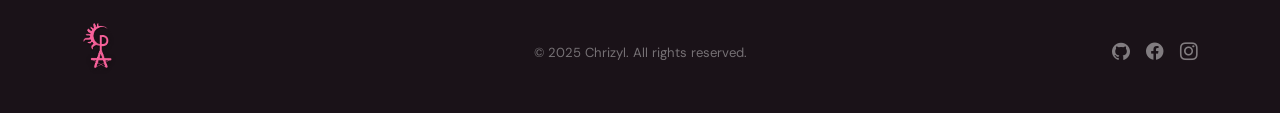
==== commit be3e04bb: "Update project descriptions to simplify placeholder text" ====
--- a/index.html
+++ b/index.html
@@ -376,7 +376,7 @@
                         </div>
                         <div class="project-body">
                             <h5 class="project-title">Project 1</h5>
-                            <p class="project-desc">Placeholder project description. Replace this text with a short summary of your web development work.</p>
+                            <p class="project-desc">Placeholder project description. </p>
                             <div class="project-stack d-flex flex-wrap gap-2 mt-3">
                                 <span class="ptag">HTML</span><span class="ptag">CSS</span><span class="ptag">JavaScript</span>
                             </div>
@@ -393,7 +393,7 @@
                         </div>
                         <div class="project-body">
                             <h5 class="project-title">Project 2</h5>
-                            <p class="project-desc">Placeholder project description. Add the project goal, your role, and the main features here.</p>
+                            <p class="project-desc">Placeholder project description. </p>
                             <div class="project-stack d-flex flex-wrap gap-2 mt-3">
                                 <span class="ptag">Frontend</span><span class="ptag">Responsive</span><span class="ptag">UI</span>
                             </div>
@@ -410,7 +410,7 @@
                         </div>
                         <div class="project-body">
                             <h5 class="project-title">Project 3</h5>
-                            <p class="project-desc">Placeholder project description. Swap in the live link, preview image, and tech stack when ready.</p>
+                            <p class="project-desc">Placeholder project description.</p>
                             <div class="project-stack d-flex flex-wrap gap-2 mt-3">
                                 <span class="ptag">Web App</span><span class="ptag">Bootstrap</span><span class="ptag">JavaScript</span>
                             </div>
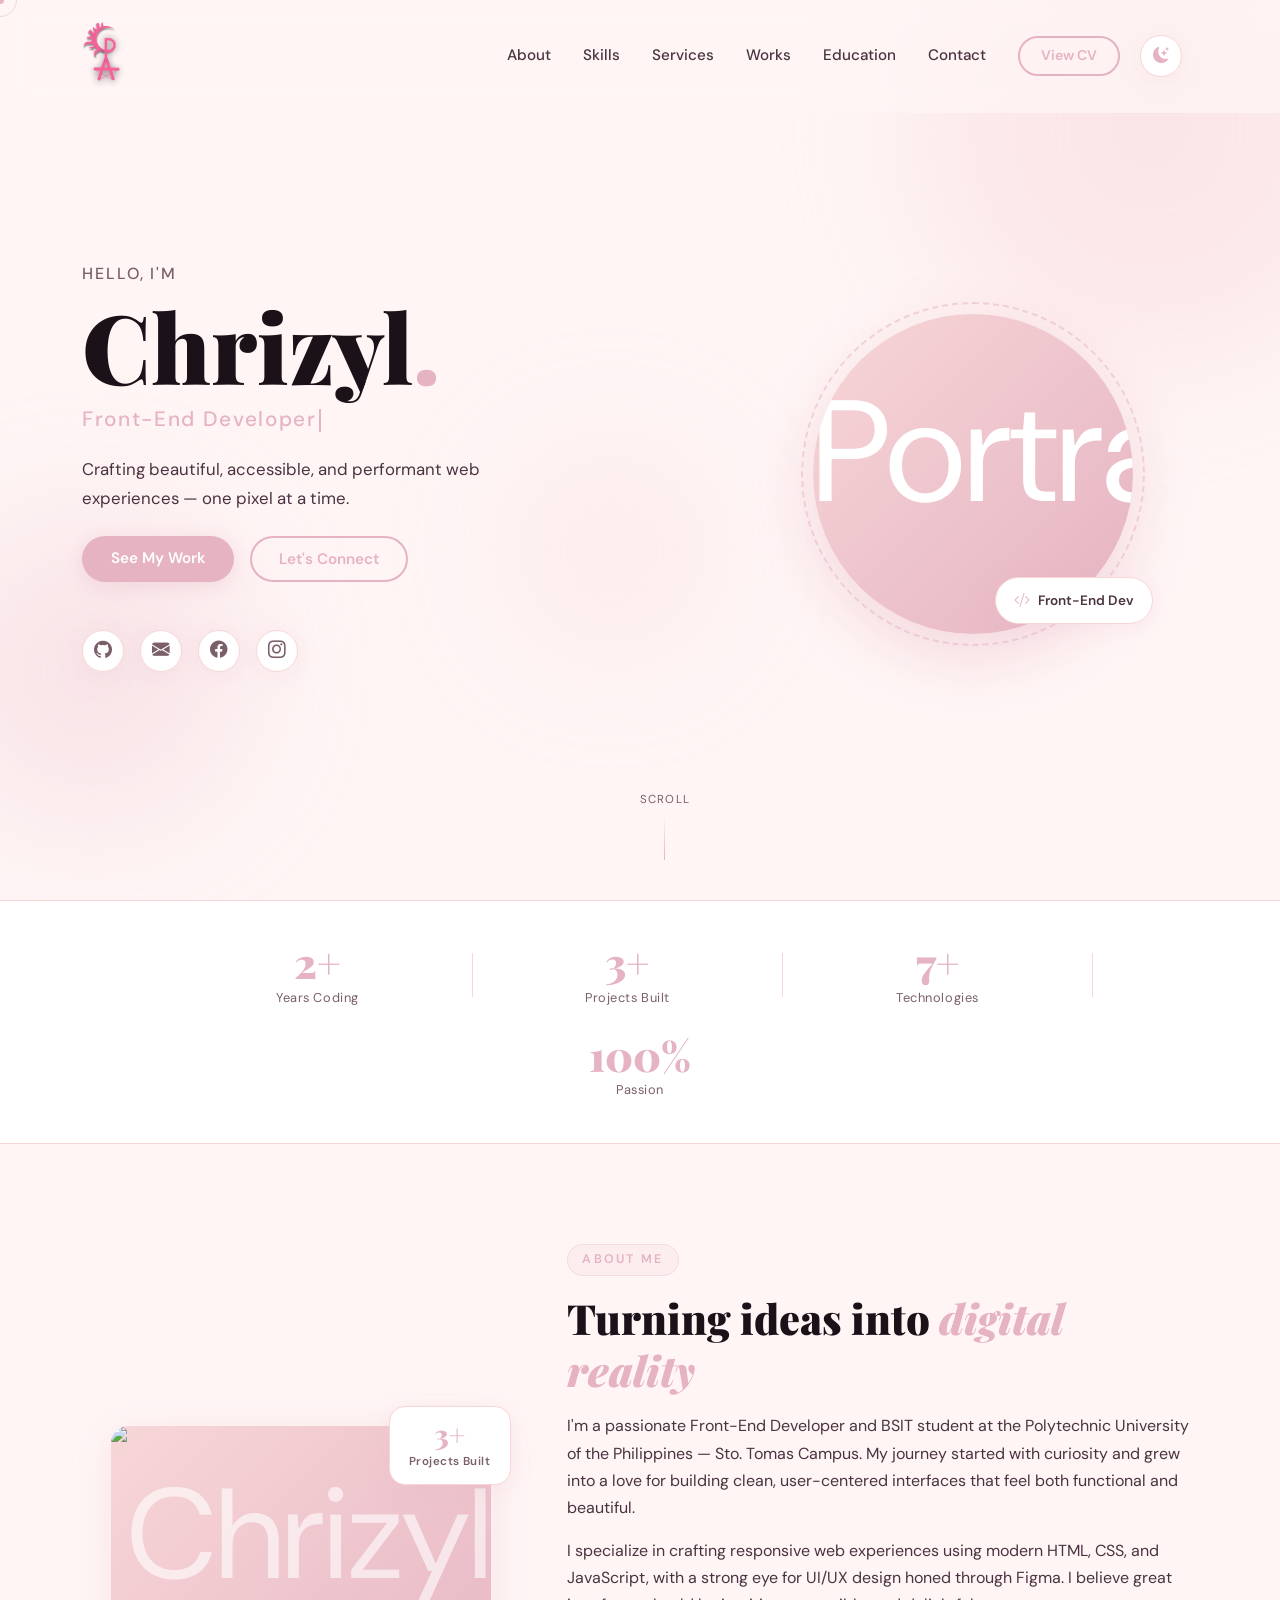
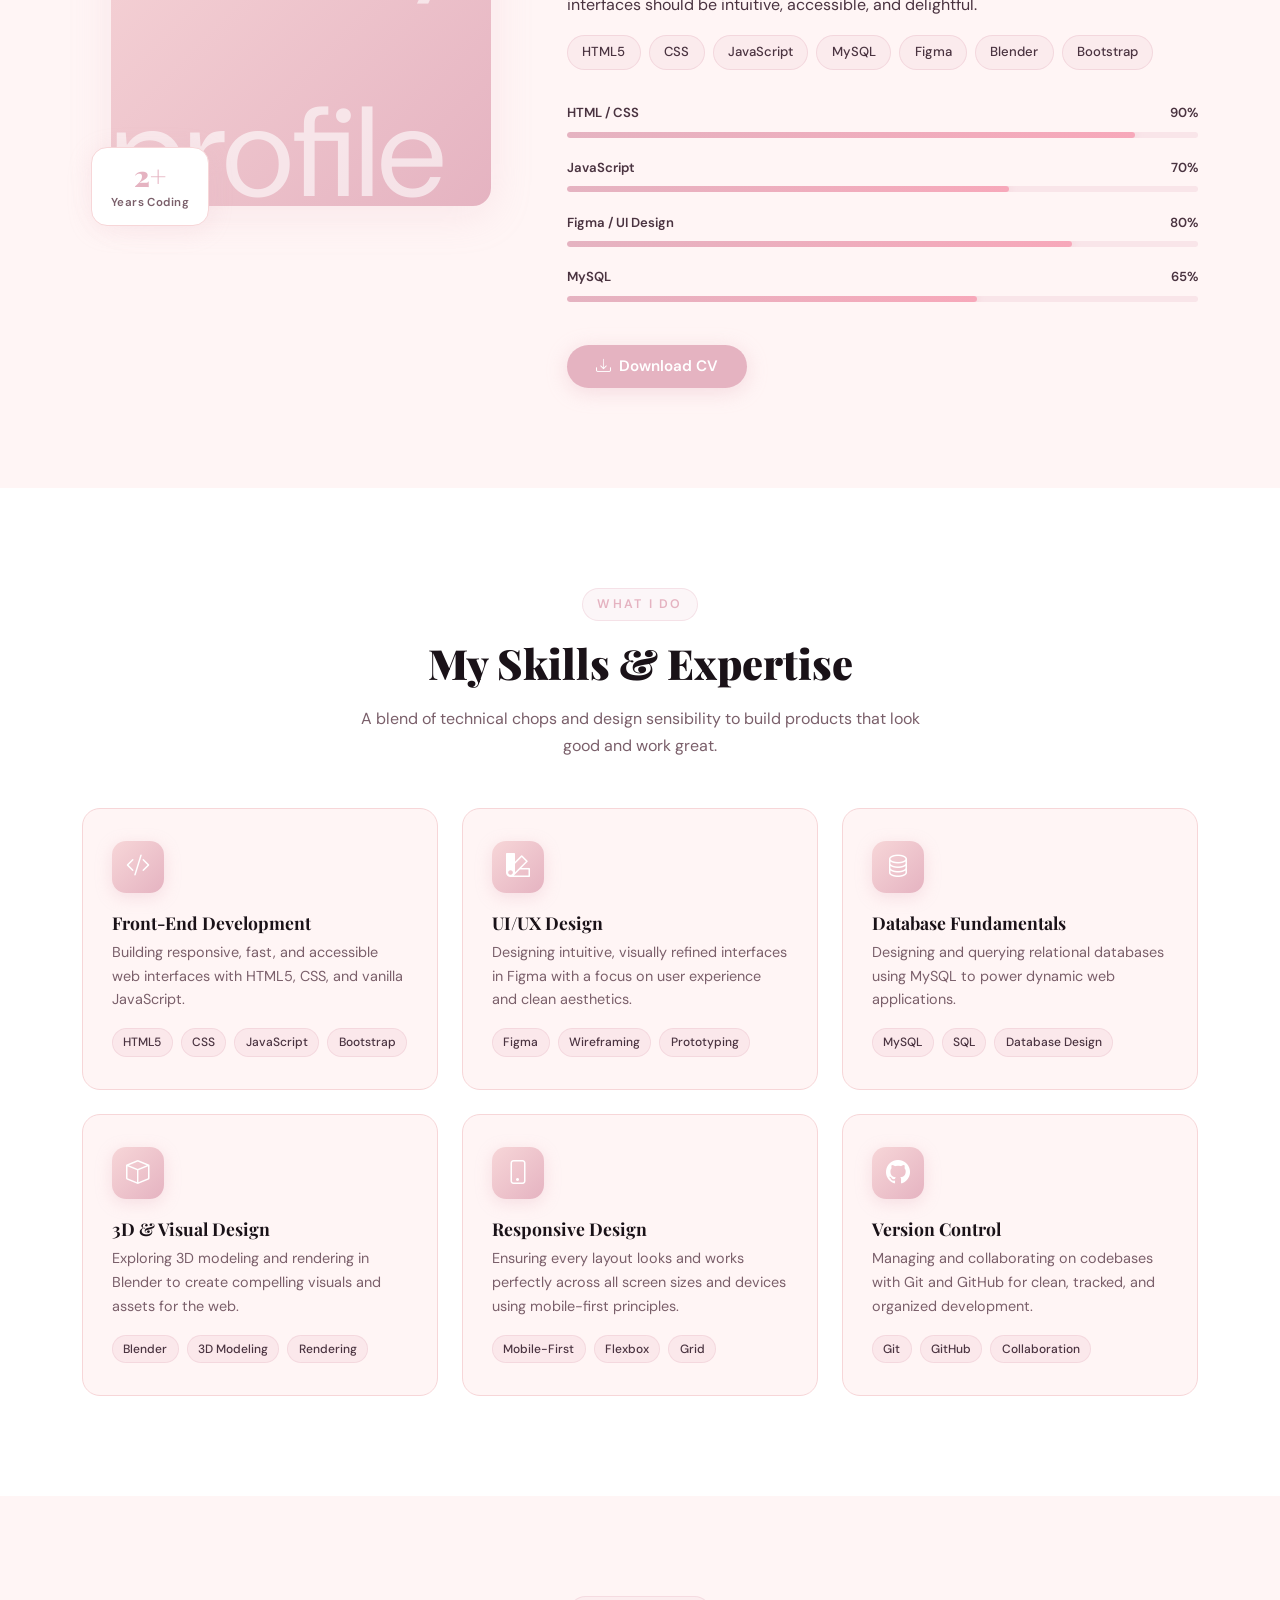
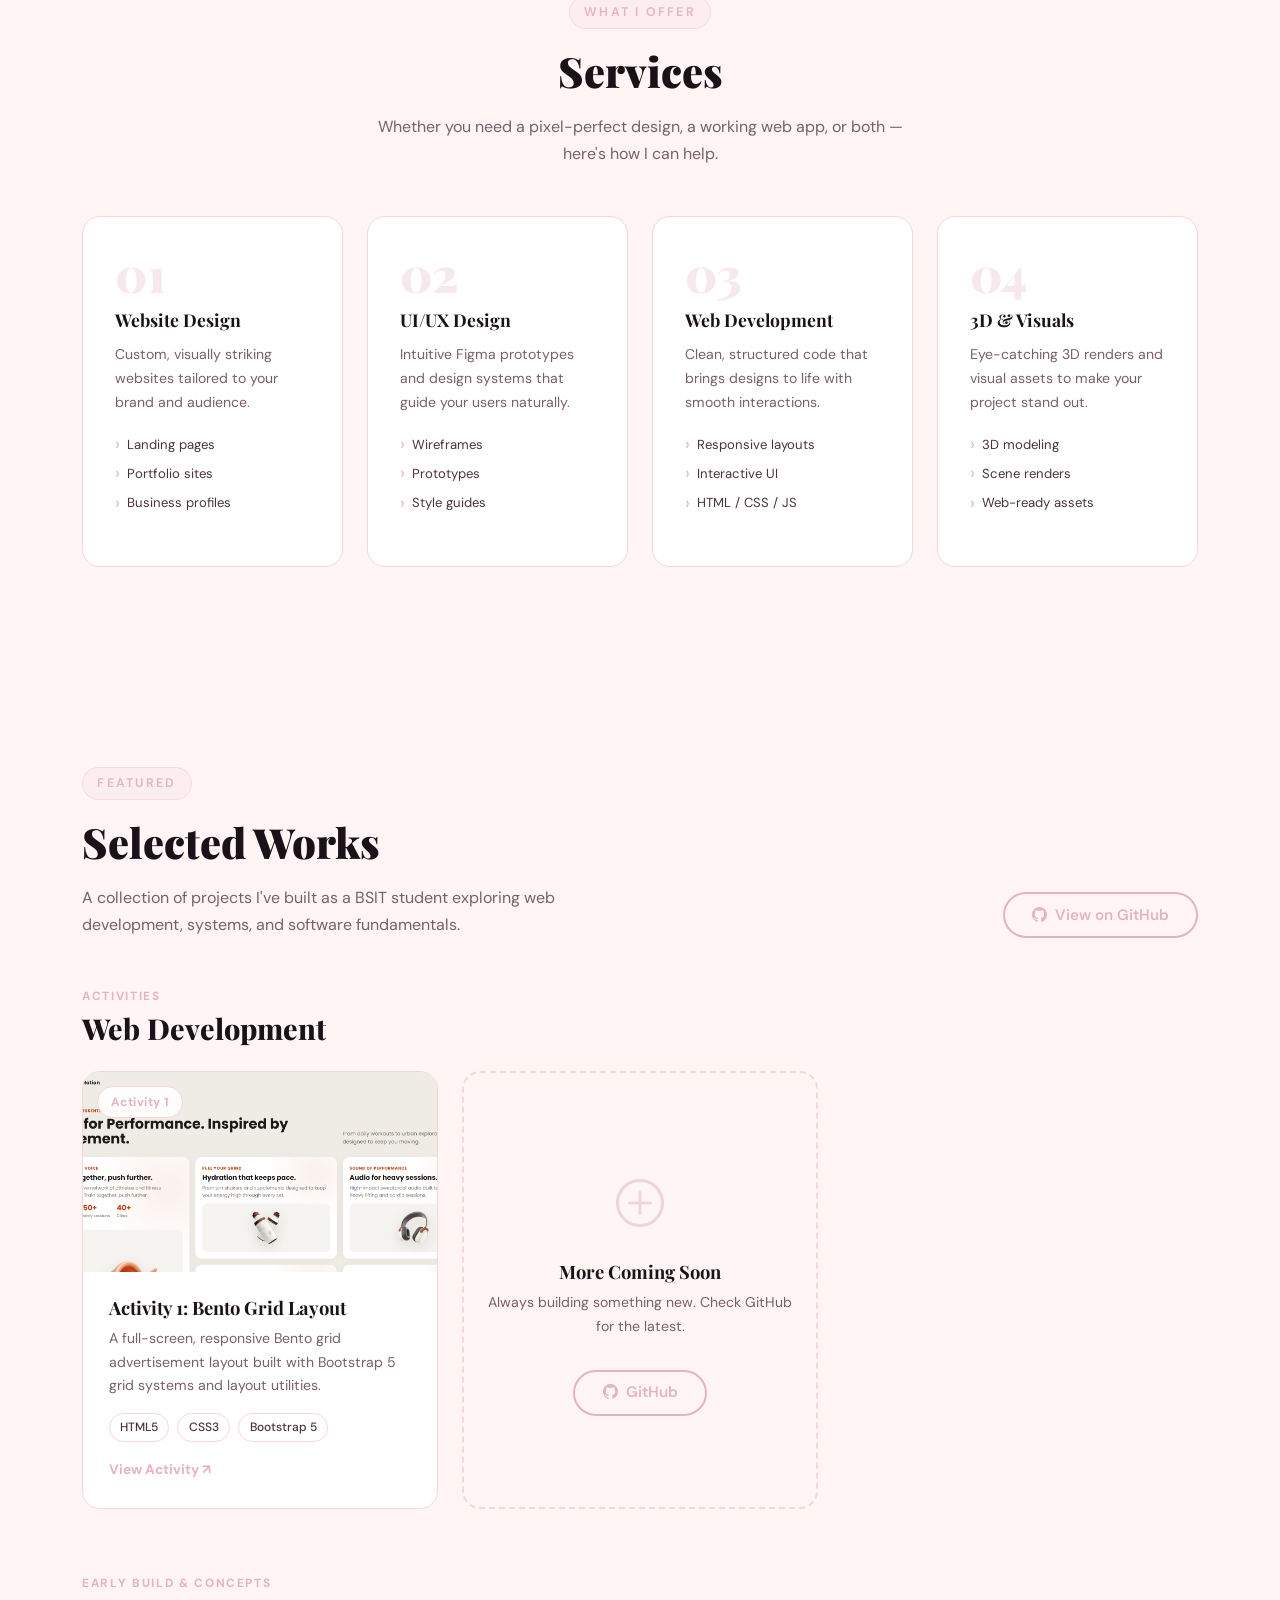
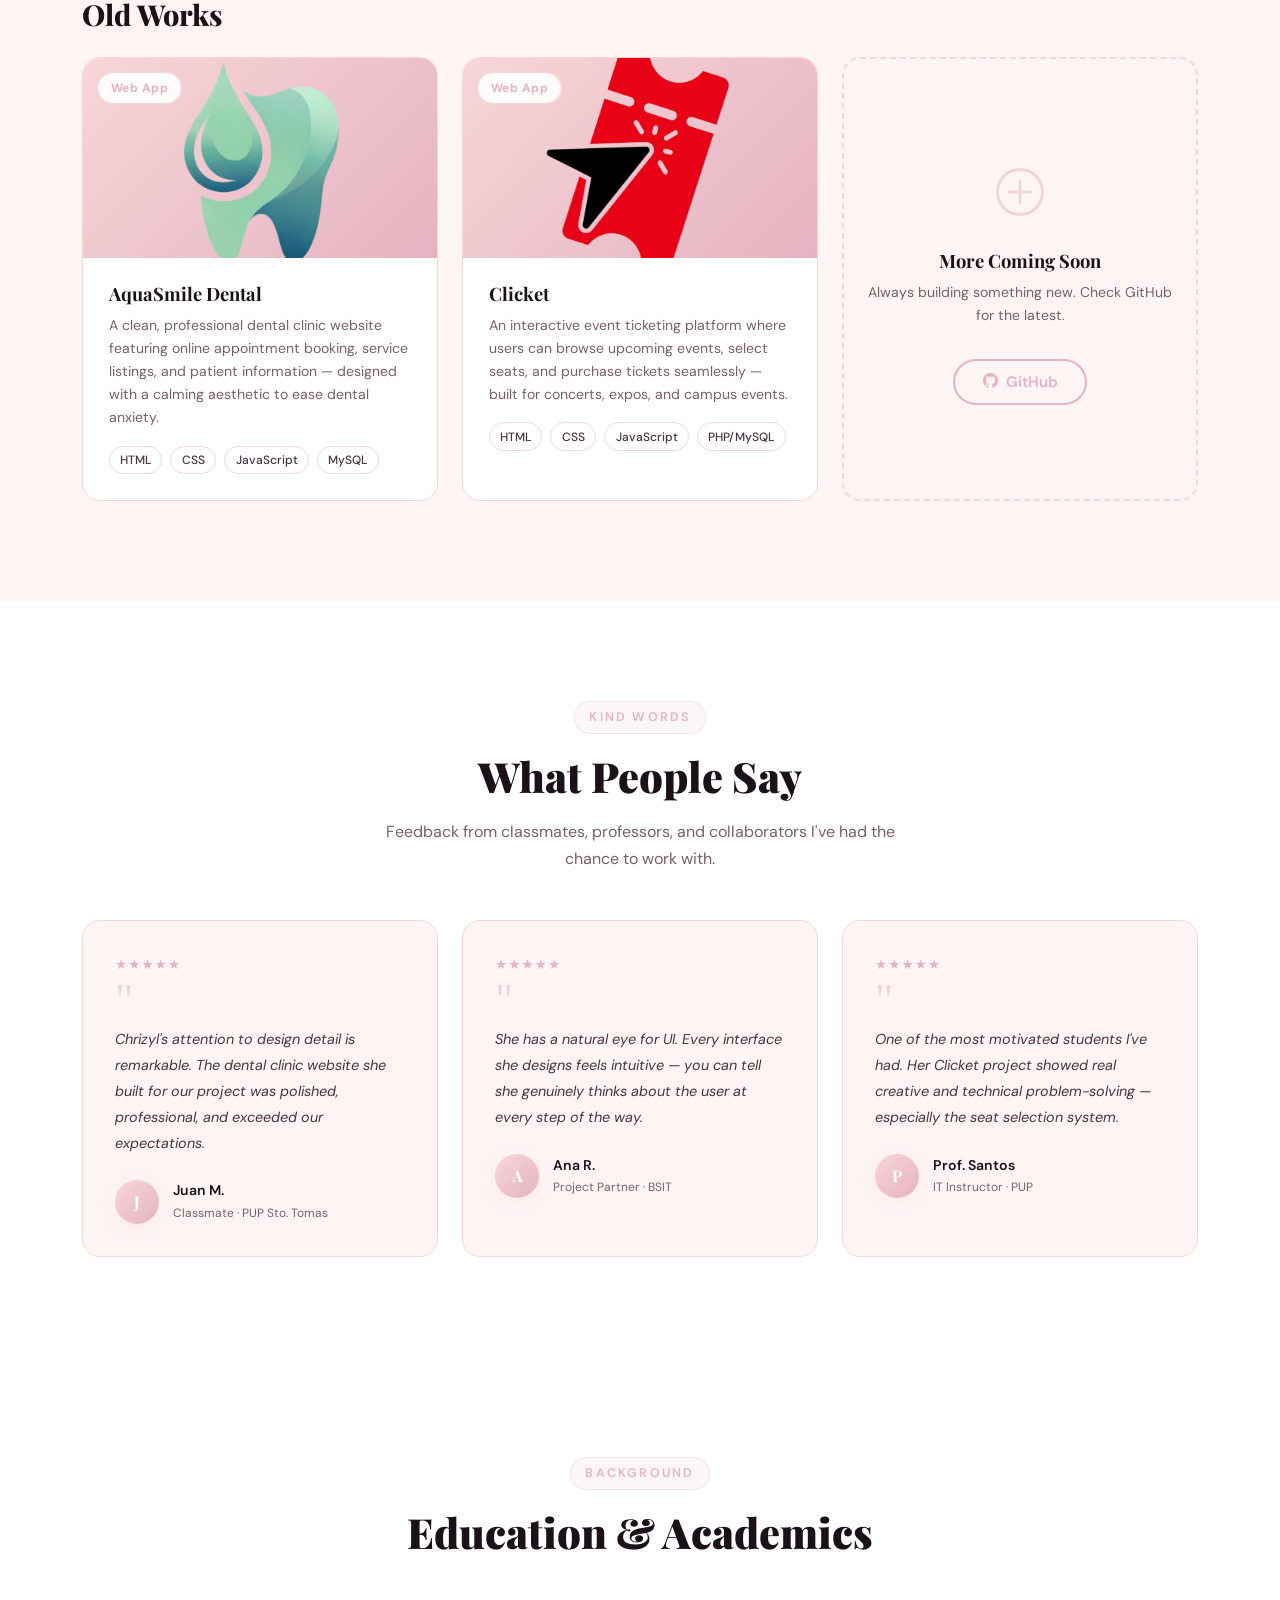
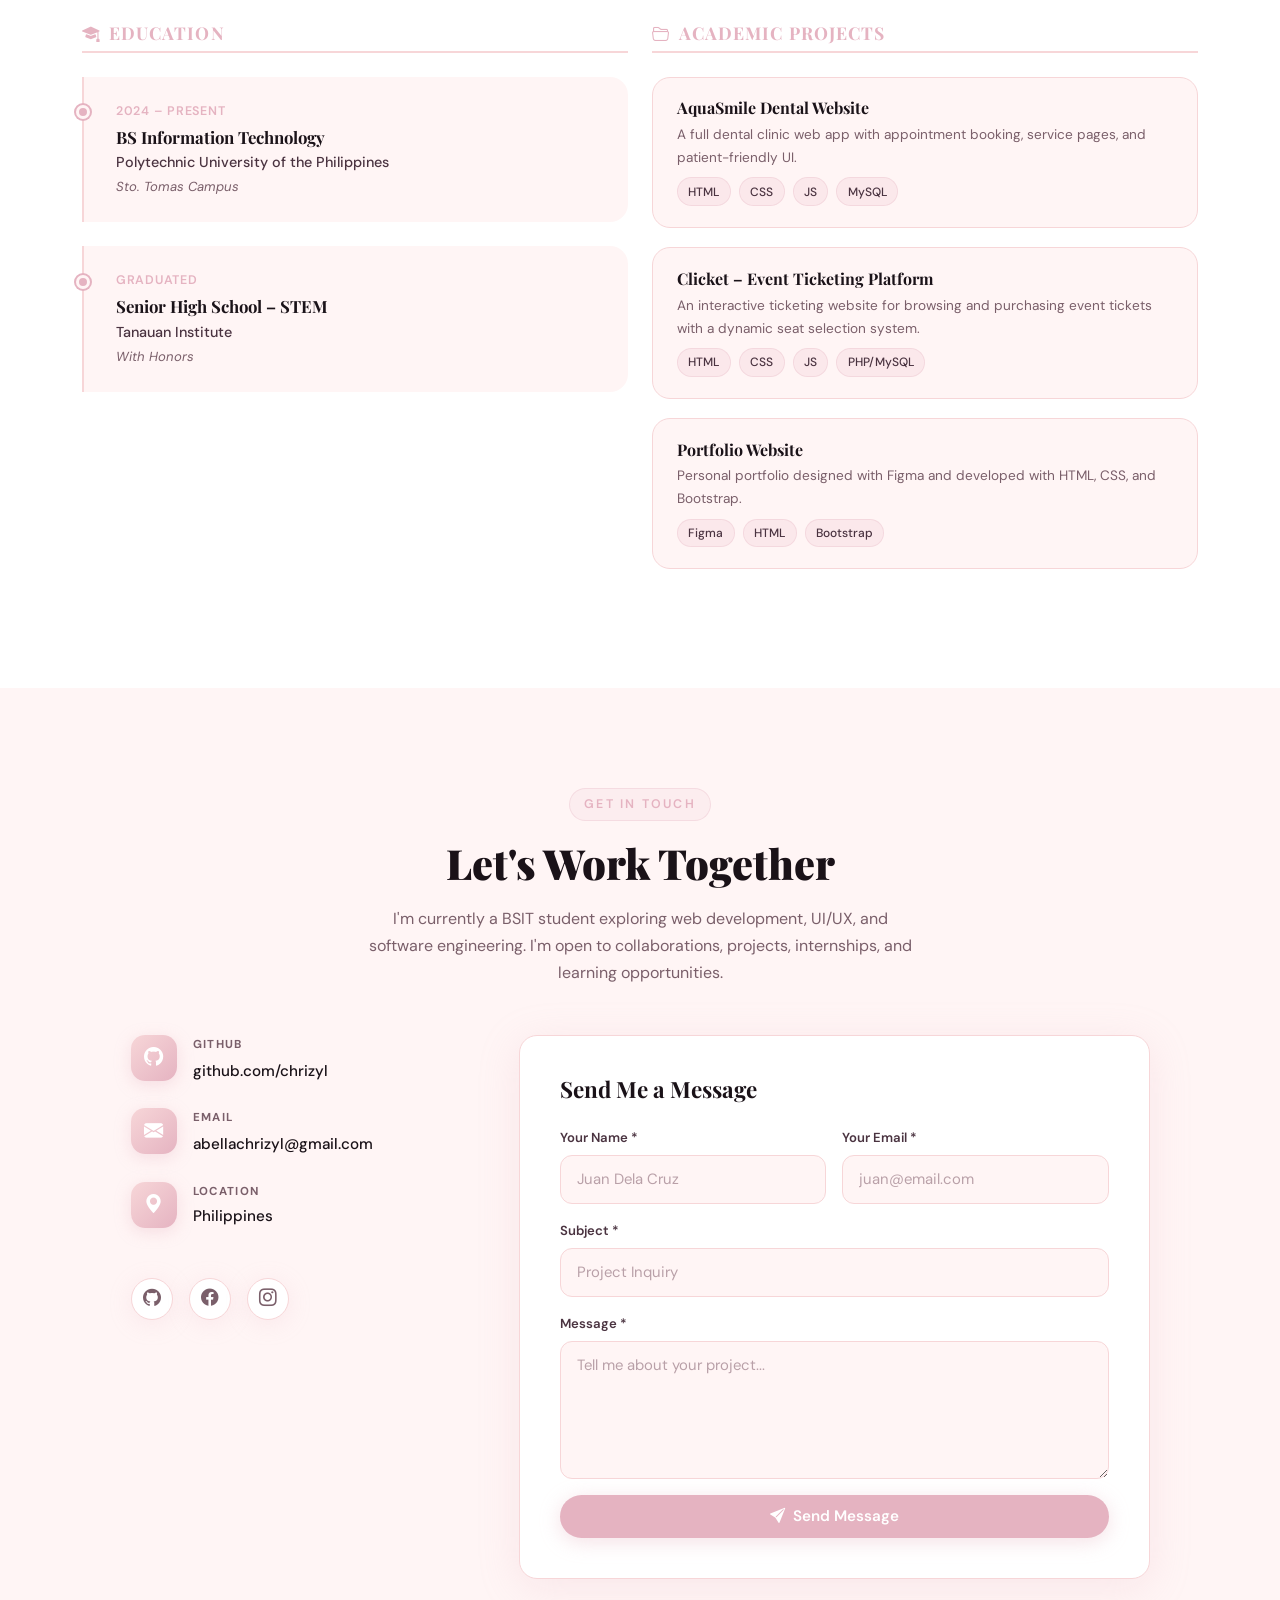
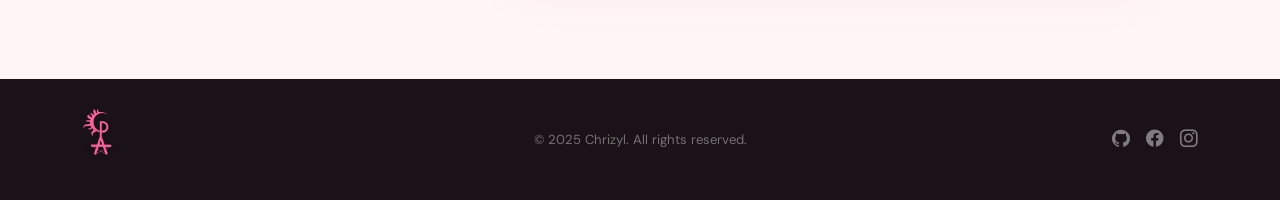
==== commit 321552cc: "Update portfolio project cards" ====
--- a/index.html
+++ b/index.html
@@ -8,7 +8,9 @@
     <link rel="icon" type="image/png" href="assets/logo2.png" />
     <link rel="preconnect" href="https://fonts.googleapis.com" />
     <link rel="preconnect" href="https://fonts.gstatic.com" crossorigin />
-    <link href="https://fonts.googleapis.com/css2?family=Playfair+Display:ital,wght@0,400;0,700;0,900;1,400&family=DM+Sans:wght@300;400;500;600&display=swap" rel="stylesheet" />
+    <link
+        href="https://fonts.googleapis.com/css2?family=Playfair+Display:ital,wght@0,400;0,700;0,900;1,400&family=DM+Sans:wght@300;400;500;600&display=swap"
+        rel="stylesheet" />
     <link href="https://cdn.jsdelivr.net/npm/bootstrap@5.3.3/dist/css/bootstrap.min.css" rel="stylesheet" />
     <link href="https://cdn.jsdelivr.net/npm/bootstrap-icons@1.11.3/font/bootstrap-icons.min.css" rel="stylesheet" />
     <script>
@@ -28,662 +30,724 @@
     <div id="cursor-dot"></div>
     <div id="cursor-ring"></div>
     <button id="back-to-top" aria-label="Back to top"><i class="bi bi-arrow-up"></i></button>
-<nav class="navbar navbar-expand-lg fixed-top" id="mainNav">
-    <div class="container">
-        <a class="navbar-brand fw-bold d-inline-flex align-items-center gap-2" href="#hero">
-            <img src="assets/logo2.png" alt="Chrizyl logo" width="46" height="46" class="img-fluid rounded-circle" onerror="this.style.display='none'" />
-        </a>
-        <div class="nav-actions d-flex align-items-center gap-2 order-lg-3">
-            <button class="theme-toggle d-lg-none" type="button" data-theme-toggle aria-label="Switch to dark mode" aria-pressed="false">
-                <i class="bi bi-moon-stars-fill"></i>
-            </button>
-            <button class="navbar-toggler" type="button" data-bs-toggle="collapse" data-bs-target="#navMenu">
-                <span class="navbar-toggler-icon"></span>
-            </button>
-        </div>
-        <div class="collapse navbar-collapse" id="navMenu">
-            <ul class="navbar-nav ms-auto gap-lg-3 align-items-lg-center">
-                <li class="nav-item"><a class="nav-link" href="#about">About</a></li>
-                <li class="nav-item"><a class="nav-link" href="#skills">Skills</a></li>
-                <li class="nav-item"><a class="nav-link" href="#services">Services</a></li>
-                <li class="nav-item"><a class="nav-link" href="#works">Works</a></li>
-                <li class="nav-item"><a class="nav-link" href="#education">Education</a></li>
-                <li class="nav-item"><a class="nav-link" href="#contact">Contact</a></li>
-                <li class="nav-item">
-                    <a class="btn btn-outline-rose ms-lg-2" href="#" onclick="return false;">View CV</a>
-                </li>
-                <li class="nav-item d-none d-lg-block">
-                    <button class="theme-toggle ms-lg-1" type="button" data-theme-toggle aria-label="Switch to dark mode" aria-pressed="false">
-                        <i class="bi bi-moon-stars-fill"></i>
-                    </button>
-                </li>
-            </ul>
+    <nav class="navbar navbar-expand-lg fixed-top" id="mainNav">
+        <div class="container">
+            <a class="navbar-brand fw-bold d-inline-flex align-items-center gap-2" href="#hero">
+                <img src="assets/logo2.png" alt="Chrizyl logo" width="46" height="46" class="img-fluid rounded-circle"
+                    onerror="this.style.display='none'" />
+            </a>
+            <div class="nav-actions d-flex align-items-center gap-2 order-lg-3">
+                <button class="theme-toggle d-lg-none" type="button" data-theme-toggle aria-label="Switch to dark mode"
+                    aria-pressed="false">
+                    <i class="bi bi-moon-stars-fill"></i>
+                </button>
+                <button class="navbar-toggler" type="button" data-bs-toggle="collapse" data-bs-target="#navMenu">
+                    <span class="navbar-toggler-icon"></span>
+                </button>
+            </div>
+            <div class="collapse navbar-collapse" id="navMenu">
+                <ul class="navbar-nav ms-auto gap-lg-3 align-items-lg-center">
+                    <li class="nav-item"><a class="nav-link" href="#about">About</a></li>
+                    <li class="nav-item"><a class="nav-link" href="#skills">Skills</a></li>
+                    <li class="nav-item"><a class="nav-link" href="#services">Services</a></li>
+                    <li class="nav-item"><a class="nav-link" href="#works">Works</a></li>
+                    <li class="nav-item"><a class="nav-link" href="#education">Education</a></li>
+                    <li class="nav-item"><a class="nav-link" href="#contact">Contact</a></li>
+                    <li class="nav-item">
+                        <a class="btn btn-outline-rose ms-lg-2" href="#" onclick="return false;">View CV</a>
+                    </li>
+                    <li class="nav-item d-none d-lg-block">
+                        <button class="theme-toggle ms-lg-1" type="button" data-theme-toggle
+                            aria-label="Switch to dark mode" aria-pressed="false">
+                            <i class="bi bi-moon-stars-fill"></i>
+                        </button>
+                    </li>
+                </ul>
+            </div>
+        </div>
+    </nav>
+    <section id="hero" class="hero-section">
+        <div class="hero-blobs">
+            <div class="blob blob-1"></div>
+            <div class="blob blob-2"></div>
+            <div class="blob blob-3"></div>
+        </div>
+        <div class="container">
+            <div class="row align-items-center min-vh-100">
+                <div class="col-12 col-lg-7 hero-text-col">
+                    <p class="hero-eyebrow reveal">Hello, I'm</p>
+                    <h1 class="hero-name reveal reveal-delay-1">Chrizyl<span class="dot-accent">.</span></h1>
+                    <p class="hero-role reveal reveal-delay-2">
+                        <span id="typed-text"></span><span id="typed-cursor"></span>
+                    </p>
+                    <p class="hero-tagline reveal reveal-delay-3">
+                        Crafting beautiful, accessible, and performant web experiences — one pixel at a time.
+                    </p>
+                    <div class="hero-cta d-flex flex-wrap gap-3 mt-4 reveal reveal-delay-4">
+                        <a href="#works" class="btn btn-rose">See My Work</a>
+                        <a href="#contact" class="btn btn-ghost-rose">Let's Connect</a>
+                    </div>
+                    <div class="hero-social mt-5 d-flex gap-3 reveal reveal-delay-5">
+                        <a href="https://github.com/chrizyl" target="_blank" aria-label="GitHub" class="social-icon"><i
+                                class="bi bi-github"></i></a>
+                        <a href="mailto:abellachrizyl@gmail.com" aria-label="Email" class="social-icon"><i
+                                class="bi bi-envelope-fill"></i></a>
+                        <a href="https://web.facebook.com/" target="_blank" aria-label="Facebook" class="social-icon"><i
+                                class="bi bi-facebook"></i></a>
+                        <a href="https://www.instagram.com/" target="_blank" aria-label="Instagram"
+                            class="social-icon"><i class="bi bi-instagram"></i></a>
+                    </div>
+                </div>
+                <div class="col-12 col-lg-5 d-flex justify-content-center hero-img-col">
+                    <div class="hero-avatar-wrap reveal scale-in reveal-delay-2">
+                        <div class="hero-avatar-ring"></div>
+                        <div class="hero-avatar-placeholder">
+                            <img src="assets/my_photo.png" alt="Portrait of Chrizyl"
+                                class="img-fluid rounded-circle w-100 h-100 object-fit-cover" />
+                        </div>
+                        <div class="hero-badge">
+                            <i class="bi bi-code-slash"></i>
+                            <span>Front-End Dev</span>
+                        </div>
+                    </div>
+                </div>
+            </div>
+        </div>
+        <div class="scroll-hint">
+            <span>Scroll</span>
+            <div class="scroll-hint-line"></div>
+        </div>
+    </section>
+    <div class="stats-strip">
+        <div class="container">
+            <div class="row justify-content-center align-items-center g-4">
+                <div class="col-6 col-md-3">
+                    <div class="stat-item reveal">
+                        <span class="big-num" data-count="2">0</span>
+                        <span class="stat-desc">Years Coding</span>
+                    </div>
+                </div>
+                <div class="col-auto d-none d-md-block">
+                    <div class="stat-divider"></div>
+                </div>
+                <div class="col-6 col-md-3">
+                    <div class="stat-item reveal reveal-delay-1">
+                        <span class="big-num" data-count="3">0</span>
+                        <span class="stat-desc">Projects Built</span>
+                    </div>
+                </div>
+                <div class="col-auto d-none d-md-block">
+                    <div class="stat-divider"></div>
+                </div>
+                <div class="col-6 col-md-3">
+                    <div class="stat-item reveal reveal-delay-2">
+                        <span class="big-num" data-count="7">0</span>
+                        <span class="stat-desc">Technologies</span>
+                    </div>
+                </div>
+                <div class="col-auto d-none d-md-block">
+                    <div class="stat-divider"></div>
+                </div>
+                <div class="col-6 col-md-3">
+                    <div class="stat-item reveal reveal-delay-3">
+                        <span class="big-num" data-count="100" data-suffix="%">0</span>
+                        <span class="stat-desc">Passion</span>
+                    </div>
+                </div>
+            </div>
         </div>
     </div>
-</nav>
-<section id="hero" class="hero-section">
-    <div class="hero-blobs">
-        <div class="blob blob-1"></div>
-        <div class="blob blob-2"></div>
-        <div class="blob blob-3"></div>
-    </div>
-    <div class="container">
-        <div class="row align-items-center min-vh-100">
-            <div class="col-12 col-lg-7 hero-text-col">
-                <p class="hero-eyebrow reveal">Hello, I'm</p>
-                <h1 class="hero-name reveal reveal-delay-1">Chrizyl<span class="dot-accent">.</span></h1>
-                <p class="hero-role reveal reveal-delay-2">
-                    <span id="typed-text"></span><span id="typed-cursor"></span>
-                </p>
-                <p class="hero-tagline reveal reveal-delay-3">
-                    Crafting beautiful, accessible, and performant web experiences — one pixel at a time.
-                </p>
-                <div class="hero-cta d-flex flex-wrap gap-3 mt-4 reveal reveal-delay-4">
-                    <a href="#works" class="btn btn-rose">See My Work</a>
-                    <a href="#contact" class="btn btn-ghost-rose">Let's Connect</a>
-                </div>
-                <div class="hero-social mt-5 d-flex gap-3 reveal reveal-delay-5">
-                    <a href="https://github.com/chrizyl" target="_blank" aria-label="GitHub" class="social-icon"><i class="bi bi-github"></i></a>
-                    <a href="mailto:abellachrizyl@gmail.com" aria-label="Email" class="social-icon"><i class="bi bi-envelope-fill"></i></a>
-                    <a href="https://web.facebook.com/" target="_blank" aria-label="Facebook" class="social-icon"><i class="bi bi-facebook"></i></a>
-                    <a href="https://www.instagram.com/" target="_blank" aria-label="Instagram" class="social-icon"><i class="bi bi-instagram"></i></a>
-                </div>
-            </div>
-            <div class="col-12 col-lg-5 d-flex justify-content-center hero-img-col">
-                <div class="hero-avatar-wrap reveal scale-in reveal-delay-2">
-                    <div class="hero-avatar-ring"></div>
-                    <div class="hero-avatar-placeholder">
-                        <img src="assets/my_photo.png" alt="Portrait of Chrizyl"
-                            class="img-fluid rounded-circle w-100 h-100 object-fit-cover" />
-                    </div>
-                    <div class="hero-badge">
-                        <i class="bi bi-code-slash"></i>
-                        <span>Front-End Dev</span>
-                    </div>
-                </div>
-            </div>
-        </div>
-    </div>
-    <div class="scroll-hint">
-        <span>Scroll</span>
-        <div class="scroll-hint-line"></div>
-    </div>
-</section>
-<div class="stats-strip">
-    <div class="container">
-        <div class="row justify-content-center align-items-center g-4">
-            <div class="col-6 col-md-3">
-                <div class="stat-item reveal">
-                    <span class="big-num" data-count="2">0</span>
-                    <span class="stat-desc">Years Coding</span>
-                </div>
-            </div>
-            <div class="col-auto d-none d-md-block"><div class="stat-divider"></div></div>
-            <div class="col-6 col-md-3">
-                <div class="stat-item reveal reveal-delay-1">
-                    <span class="big-num" data-count="3">0</span>
-                    <span class="stat-desc">Projects Built</span>
-                </div>
-            </div>
-            <div class="col-auto d-none d-md-block"><div class="stat-divider"></div></div>
-            <div class="col-6 col-md-3">
-                <div class="stat-item reveal reveal-delay-2">
-                    <span class="big-num" data-count="7">0</span>
-                    <span class="stat-desc">Technologies</span>
-                </div>
-            </div>
-            <div class="col-auto d-none d-md-block"><div class="stat-divider"></div></div>
-            <div class="col-6 col-md-3">
-                <div class="stat-item reveal reveal-delay-3">
-                    <span class="big-num" data-count="100" data-suffix="%">0</span>
-                    <span class="stat-desc">Passion</span>
-                </div>
-            </div>
-        </div>
-    </div>
-</div>
-<section id="about" class="section-pad">
-    <div class="container">
-        <div class="row align-items-center g-5">
-            <div class="col-12 col-lg-5">
-                <div class="about-img-wrap reveal from-left">
-                    <div class="about-img-card">
-                        <div class="about-img-inner d-flex align-items-center justify-content-center">
-                            <img src="assets/my_photo.png" alt="Chrizyl profile photo"
-                                class="img-fluid w-100 h-100 object-fit-cover" />
-                        </div>
-                    </div>
-                    <div class="about-stat-card card-stat-1">
-                        <span class="stat-num">2+</span>
-                        <span class="stat-label">Years Coding</span>
-                    </div>
-                    <div class="about-stat-card card-stat-2">
-                        <span class="stat-num">3+</span>
-                        <span class="stat-label">Projects Built</span>
-                    </div>
-                </div>
-            </div>
-            <div class="col-12 col-lg-7">
-                <span class="section-tag reveal">About Me</span>
-                <h2 class="section-heading reveal reveal-delay-1">Turning ideas into <em>digital reality</em></h2>
-                <p class="section-body reveal reveal-delay-2">
-                    I'm a passionate Front-End Developer and BSIT student at the Polytechnic University of the
-                    Philippines — Sto. Tomas Campus. My journey started with curiosity and grew into a love for
-                    building clean, user-centered interfaces that feel both functional and beautiful.
-                </p>
-                <p class="section-body reveal reveal-delay-3">
-                    I specialize in crafting responsive web experiences using modern HTML, CSS, and JavaScript, with
-                    a strong eye for UI/UX design honed through Figma. I believe great interfaces should be
-                    intuitive, accessible, and delightful.
-                </p>
-                <div class="about-tools d-flex flex-wrap gap-2 mt-3 reveal reveal-delay-3">
-                    <span class="tool-chip">HTML5</span>
-                    <span class="tool-chip">CSS</span>
-                    <span class="tool-chip">JavaScript</span>
-                    <span class="tool-chip">MySQL</span>
-                    <span class="tool-chip">Figma</span>
-                    <span class="tool-chip">Blender</span>
-                    <span class="tool-chip">Bootstrap</span>
-                </div>
+    <section id="about" class="section-pad">
+        <div class="container">
+            <div class="row align-items-center g-5">
+                <div class="col-12 col-lg-5">
+                    <div class="about-img-wrap reveal from-left">
+                        <div class="about-img-card">
+                            <div class="about-img-inner d-flex align-items-center justify-content-center">
+                                <img src="assets/my_photo.png" alt="Chrizyl profile photo"
+                                    class="img-fluid w-100 h-100 object-fit-cover" />
+                            </div>
+                        </div>
+                        <div class="about-stat-card card-stat-1">
+                            <span class="stat-num">2+</span>
+                            <span class="stat-label">Years Coding</span>
+                        </div>
+                        <div class="about-stat-card card-stat-2">
+                            <span class="stat-num">3+</span>
+                            <span class="stat-label">Projects Built</span>
+                        </div>
+                    </div>
+                </div>
+                <div class="col-12 col-lg-7">
+                    <span class="section-tag reveal">About Me</span>
+                    <h2 class="section-heading reveal reveal-delay-1">Turning ideas into <em>digital reality</em></h2>
+                    <p class="section-body reveal reveal-delay-2">
+                        I'm a passionate Front-End Developer and BSIT student at the Polytechnic University of the
+                        Philippines — Sto. Tomas Campus. My journey started with curiosity and grew into a love for
+                        building clean, user-centered interfaces that feel both functional and beautiful.
+                    </p>
+                    <p class="section-body reveal reveal-delay-3">
+                        I specialize in crafting responsive web experiences using modern HTML, CSS, and JavaScript, with
+                        a strong eye for UI/UX design honed through Figma. I believe great interfaces should be
+                        intuitive, accessible, and delightful.
+                    </p>
+                    <div class="about-tools d-flex flex-wrap gap-2 mt-3 reveal reveal-delay-3">
+                        <span class="tool-chip">HTML5</span>
+                        <span class="tool-chip">CSS</span>
+                        <span class="tool-chip">JavaScript</span>
+                        <span class="tool-chip">MySQL</span>
+                        <span class="tool-chip">Figma</span>
+                        <span class="tool-chip">Blender</span>
+                        <span class="tool-chip">Bootstrap</span>
+                    </div>
 
-                <div class="skill-bar-wrap reveal reveal-delay-4">
-                    <div class="skill-bar-item">
-                        <div class="skill-bar-label"><span>HTML / CSS</span><span>90%</span></div>
-                        <div class="skill-bar-track"><div class="skill-bar-fill" data-width="90"></div></div>
-                    </div>
-                    <div class="skill-bar-item">
-                        <div class="skill-bar-label"><span>JavaScript</span><span>70%</span></div>
-                        <div class="skill-bar-track"><div class="skill-bar-fill" data-width="70"></div></div>
-                    </div>
-                    <div class="skill-bar-item">
-                        <div class="skill-bar-label"><span>Figma / UI Design</span><span>80%</span></div>
-                        <div class="skill-bar-track"><div class="skill-bar-fill" data-width="80"></div></div>
-                    </div>
-                    <div class="skill-bar-item">
-                        <div class="skill-bar-label"><span>MySQL</span><span>65%</span></div>
-                        <div class="skill-bar-track"><div class="skill-bar-fill" data-width="65"></div></div>
-                    </div>
-                </div>
+                    <div class="skill-bar-wrap reveal reveal-delay-4">
+                        <div class="skill-bar-item">
+                            <div class="skill-bar-label"><span>HTML / CSS</span><span>90%</span></div>
+                            <div class="skill-bar-track">
+                                <div class="skill-bar-fill" data-width="90"></div>
+                            </div>
+                        </div>
+                        <div class="skill-bar-item">
+                            <div class="skill-bar-label"><span>JavaScript</span><span>70%</span></div>
+                            <div class="skill-bar-track">
+                                <div class="skill-bar-fill" data-width="70"></div>
+                            </div>
+                        </div>
+                        <div class="skill-bar-item">
+                            <div class="skill-bar-label"><span>Figma / UI Design</span><span>80%</span></div>
+                            <div class="skill-bar-track">
+                                <div class="skill-bar-fill" data-width="80"></div>
+                            </div>
+                        </div>
+                        <div class="skill-bar-item">
+                            <div class="skill-bar-label"><span>MySQL</span><span>65%</span></div>
+                            <div class="skill-bar-track">
+                                <div class="skill-bar-fill" data-width="65"></div>
+                            </div>
+                        </div>
+                    </div>
 
-                <a href="#" onclick="return false;" class="btn btn-rose mt-4 reveal reveal-delay-5">
-                    <i class="bi bi-download me-2"></i>Download CV
-                </a>
-            </div>
-        </div>
-    </div>
-</section>
-<section id="skills" class="section-pad skills-section">
-    <div class="container">
-        <div class="row justify-content-center mb-5">
-            <div class="col-12 col-md-8 text-center">
-                <span class="section-tag reveal">What I Do</span>
-                <h2 class="section-heading reveal reveal-delay-1">My Skills &amp; Expertise</h2>
-                <p class="section-sub reveal reveal-delay-2">A blend of technical chops and design sensibility to build products that look good and work great.</p>
-            </div>
-        </div>
-        <div class="row g-4">
-            <div class="col-12 col-sm-6 col-lg-4">
-                <div class="skill-card h-100">
-                    <div class="skill-icon"><i class="bi bi-code-slash"></i></div>
-                    <h5 class="skill-title">Front-End Development</h5>
-                    <p class="skill-desc">Building responsive, fast, and accessible web interfaces with HTML5, CSS, and vanilla JavaScript.</p>
-                    <div class="skill-tags d-flex flex-wrap gap-2 mt-3">
-                        <span class="stag">HTML5</span><span class="stag">CSS</span><span class="stag">JavaScript</span><span class="stag">Bootstrap</span>
-                    </div>
-                </div>
-            </div>
-            <div class="col-12 col-sm-6 col-lg-4">
-                <div class="skill-card h-100">
-                    <div class="skill-icon"><i class="bi bi-palette2"></i></div>
-                    <h5 class="skill-title">UI/UX Design</h5>
-                    <p class="skill-desc">Designing intuitive, visually refined interfaces in Figma with a focus on user experience and clean aesthetics.</p>
-                    <div class="skill-tags d-flex flex-wrap gap-2 mt-3">
-                        <span class="stag">Figma</span><span class="stag">Wireframing</span><span class="stag">Prototyping</span>
-                    </div>
-                </div>
-            </div>
-            <div class="col-12 col-sm-6 col-lg-4">
-                <div class="skill-card h-100">
-                    <div class="skill-icon"><i class="bi bi-database"></i></div>
-                    <h5 class="skill-title">Database Fundamentals</h5>
-                    <p class="skill-desc">Designing and querying relational databases using MySQL to power dynamic web applications.</p>
-                    <div class="skill-tags d-flex flex-wrap gap-2 mt-3">
-                        <span class="stag">MySQL</span><span class="stag">SQL</span><span class="stag">Database Design</span>
-                    </div>
-                </div>
-            </div>
-            <div class="col-12 col-sm-6 col-lg-4">
-                <div class="skill-card h-100">
-                    <div class="skill-icon"><i class="bi bi-box"></i></div>
-                    <h5 class="skill-title">3D &amp; Visual Design</h5>
-                    <p class="skill-desc">Exploring 3D modeling and rendering in Blender to create compelling visuals and assets for the web.</p>
-                    <div class="skill-tags d-flex flex-wrap gap-2 mt-3">
-                        <span class="stag">Blender</span><span class="stag">3D Modeling</span><span class="stag">Rendering</span>
-                    </div>
-                </div>
-            </div>
-            <div class="col-12 col-sm-6 col-lg-4">
-                <div class="skill-card h-100">
-                    <div class="skill-icon"><i class="bi bi-phone"></i></div>
-                    <h5 class="skill-title">Responsive Design</h5>
-                    <p class="skill-desc">Ensuring every layout looks and works perfectly across all screen sizes and devices using mobile-first principles.</p>
-                    <div class="skill-tags d-flex flex-wrap gap-2 mt-3">
-                        <span class="stag">Mobile-First</span><span class="stag">Flexbox</span><span class="stag">Grid</span>
-                    </div>
-                </div>
-            </div>
-            <div class="col-12 col-sm-6 col-lg-4">
-                <div class="skill-card h-100">
-                    <div class="skill-icon"><i class="bi bi-github"></i></div>
-                    <h5 class="skill-title">Version Control</h5>
-                    <p class="skill-desc">Managing and collaborating on codebases with Git and GitHub for clean, tracked, and organized development.</p>
-                    <div class="skill-tags d-flex flex-wrap gap-2 mt-3">
-                        <span class="stag">Git</span><span class="stag">GitHub</span><span class="stag">Collaboration</span>
-                    </div>
-                </div>
-            </div>
-        </div>
-    </div>
-</section>
-<section id="services" class="section-pad services-section">
-    <div class="container">
-        <div class="row justify-content-center mb-5">
-            <div class="col-12 col-md-8 text-center">
-                <span class="section-tag reveal">What I Offer</span>
-                <h2 class="section-heading reveal reveal-delay-1">Services</h2>
-                <p class="section-sub reveal reveal-delay-2">Whether you need a pixel-perfect design, a working web app, or both — here's how I can help.</p>
-            </div>
-        </div>
-        <div class="row g-4">
-            <div class="col-12 col-md-6 col-lg-3">
-                <div class="service-card reveal">
-                    <div class="service-num">01</div>
-                    <h5 class="service-title">Website Design</h5>
-                    <p class="service-desc">Custom, visually striking websites tailored to your brand and audience.</p>
-                    <ul class="service-list">
-                        <li>Landing pages</li>
-                        <li>Portfolio sites</li>
-                        <li>Business profiles</li>
-                    </ul>
-                </div>
-            </div>
-            <div class="col-12 col-md-6 col-lg-3">
-                <div class="service-card reveal reveal-delay-1">
-                    <div class="service-num">02</div>
-                    <h5 class="service-title">UI/UX Design</h5>
-                    <p class="service-desc">Intuitive Figma prototypes and design systems that guide your users naturally.</p>
-                    <ul class="service-list">
-                        <li>Wireframes</li>
-                        <li>Prototypes</li>
-                        <li>Style guides</li>
-                    </ul>
-                </div>
-            </div>
-            <div class="col-12 col-md-6 col-lg-3">
-                <div class="service-card reveal reveal-delay-2">
-                    <div class="service-num">03</div>
-                    <h5 class="service-title">Web Development</h5>
-                    <p class="service-desc">Clean, structured code that brings designs to life with smooth interactions.</p>
-                    <ul class="service-list">
-                        <li>Responsive layouts</li>
-                        <li>Interactive UI</li>
-                        <li>HTML / CSS / JS</li>
-                    </ul>
-                </div>
-            </div>
-            <div class="col-12 col-md-6 col-lg-3">
-                <div class="service-card reveal reveal-delay-3">
-                    <div class="service-num">04</div>
-                    <h5 class="service-title">3D &amp; Visuals</h5>
-                    <p class="service-desc">Eye-catching 3D renders and visual assets to make your project stand out.</p>
-                    <ul class="service-list">
-                        <li>3D modeling</li>
-                        <li>Scene renders</li>
-                        <li>Web-ready assets</li>
-                    </ul>
-                </div>
-            </div>
-        </div>
-    </div>
-</section>
-<section id="works" class="section-pad">
-    <div class="container">
-        <div class="row mb-5">
-            <div class="col-12 col-md-7">
-                <span class="section-tag reveal">Portfolio</span>
-                <h2 class="section-heading reveal reveal-delay-1">Selected Works</h2>
-                <p class="section-sub reveal reveal-delay-2" style="margin:0;">A collection of projects I've built as a BSIT student exploring web development, systems, and software fundamentals.</p>
-            </div>
-            <div class="col-12 col-md-5 d-flex align-items-end justify-content-md-end mt-3 mt-md-0 reveal">
-                <a href="https://github.com/chrizyl" target="_blank" class="btn btn-ghost-rose">
-                    <i class="bi bi-github me-2"></i>View on GitHub
-                </a>
-            </div>
-        </div>
-        <div class="works-category">
-            <div class="works-category-head reveal">
-                <span class="works-category-kicker">Web Development</span>
-                <h3 class="works-category-title">Web Development</h3>
+                    <a href="#" onclick="return false;" class="btn btn-rose mt-4 reveal reveal-delay-5">
+                        <i class="bi bi-download me-2"></i>Download CV
+                    </a>
+                </div>
+            </div>
+        </div>
+    </section>
+    <section id="skills" class="section-pad skills-section">
+        <div class="container">
+            <div class="row justify-content-center mb-5">
+                <div class="col-12 col-md-8 text-center">
+                    <span class="section-tag reveal">What I Do</span>
+                    <h2 class="section-heading reveal reveal-delay-1">My Skills &amp; Expertise</h2>
+                    <p class="section-sub reveal reveal-delay-2">A blend of technical chops and design sensibility to
+                        build products that look good and work great.</p>
+                </div>
+            </div>
+            <div class="row g-4">
+                <div class="col-12 col-sm-6 col-lg-4">
+                    <div class="skill-card h-100">
+                        <div class="skill-icon"><i class="bi bi-code-slash"></i></div>
+                        <h5 class="skill-title">Front-End Development</h5>
+                        <p class="skill-desc">Building responsive, fast, and accessible web interfaces with HTML5, CSS,
+                            and vanilla JavaScript.</p>
+                        <div class="skill-tags d-flex flex-wrap gap-2 mt-3">
+                            <span class="stag">HTML5</span><span class="stag">CSS</span><span
+                                class="stag">JavaScript</span><span class="stag">Bootstrap</span>
+                        </div>
+                    </div>
+                </div>
+                <div class="col-12 col-sm-6 col-lg-4">
+                    <div class="skill-card h-100">
+                        <div class="skill-icon"><i class="bi bi-palette2"></i></div>
+                        <h5 class="skill-title">UI/UX Design</h5>
+                        <p class="skill-desc">Designing intuitive, visually refined interfaces in Figma with a focus on
+                            user experience and clean aesthetics.</p>
+                        <div class="skill-tags d-flex flex-wrap gap-2 mt-3">
+                            <span class="stag">Figma</span><span class="stag">Wireframing</span><span
+                                class="stag">Prototyping</span>
+                        </div>
+                    </div>
+                </div>
+                <div class="col-12 col-sm-6 col-lg-4">
+                    <div class="skill-card h-100">
+                        <div class="skill-icon"><i class="bi bi-database"></i></div>
+                        <h5 class="skill-title">Database Fundamentals</h5>
+                        <p class="skill-desc">Designing and querying relational databases using MySQL to power dynamic
+                            web applications.</p>
+                        <div class="skill-tags d-flex flex-wrap gap-2 mt-3">
+                            <span class="stag">MySQL</span><span class="stag">SQL</span><span class="stag">Database
+                                Design</span>
+                        </div>
+                    </div>
+                </div>
+                <div class="col-12 col-sm-6 col-lg-4">
+                    <div class="skill-card h-100">
+                        <div class="skill-icon"><i class="bi bi-box"></i></div>
+                        <h5 class="skill-title">3D &amp; Visual Design</h5>
+                        <p class="skill-desc">Exploring 3D modeling and rendering in Blender to create compelling
+                            visuals and assets for the web.</p>
+                        <div class="skill-tags d-flex flex-wrap gap-2 mt-3">
+                            <span class="stag">Blender</span><span class="stag">3D Modeling</span><span
+                                class="stag">Rendering</span>
+                        </div>
+                    </div>
+                </div>
+                <div class="col-12 col-sm-6 col-lg-4">
+                    <div class="skill-card h-100">
+                        <div class="skill-icon"><i class="bi bi-phone"></i></div>
+                        <h5 class="skill-title">Responsive Design</h5>
+                        <p class="skill-desc">Ensuring every layout looks and works perfectly across all screen sizes
+                            and devices using mobile-first principles.</p>
+                        <div class="skill-tags d-flex flex-wrap gap-2 mt-3">
+                            <span class="stag">Mobile-First</span><span class="stag">Flexbox</span><span
+                                class="stag">Grid</span>
+                        </div>
+                    </div>
+                </div>
+                <div class="col-12 col-sm-6 col-lg-4">
+                    <div class="skill-card h-100">
+                        <div class="skill-icon"><i class="bi bi-github"></i></div>
+                        <h5 class="skill-title">Version Control</h5>
+                        <p class="skill-desc">Managing and collaborating on codebases with Git and GitHub for clean,
+                            tracked, and organized development.</p>
+                        <div class="skill-tags d-flex flex-wrap gap-2 mt-3">
+                            <span class="stag">Git</span><span class="stag">GitHub</span><span
+                                class="stag">Collaboration</span>
+                        </div>
+                    </div>
+                </div>
+            </div>
+        </div>
+    </section>
+    <section id="services" class="section-pad services-section">
+        <div class="container">
+            <div class="row justify-content-center mb-5">
+                <div class="col-12 col-md-8 text-center">
+                    <span class="section-tag reveal">What I Offer</span>
+                    <h2 class="section-heading reveal reveal-delay-1">Services</h2>
+                    <p class="section-sub reveal reveal-delay-2">Whether you need a pixel-perfect design, a working web
+                        app, or both — here's how I can help.</p>
+                </div>
+            </div>
+            <div class="row g-4">
+                <div class="col-12 col-md-6 col-lg-3">
+                    <div class="service-card reveal">
+                        <div class="service-num">01</div>
+                        <h5 class="service-title">Website Design</h5>
+                        <p class="service-desc">Custom, visually striking websites tailored to your brand and audience.
+                        </p>
+                        <ul class="service-list">
+                            <li>Landing pages</li>
+                            <li>Portfolio sites</li>
+                            <li>Business profiles</li>
+                        </ul>
+                    </div>
+                </div>
+                <div class="col-12 col-md-6 col-lg-3">
+                    <div class="service-card reveal reveal-delay-1">
+                        <div class="service-num">02</div>
+                        <h5 class="service-title">UI/UX Design</h5>
+                        <p class="service-desc">Intuitive Figma prototypes and design systems that guide your users
+                            naturally.</p>
+                        <ul class="service-list">
+                            <li>Wireframes</li>
+                            <li>Prototypes</li>
+                            <li>Style guides</li>
+                        </ul>
+                    </div>
+                </div>
+                <div class="col-12 col-md-6 col-lg-3">
+                    <div class="service-card reveal reveal-delay-2">
+                        <div class="service-num">03</div>
+                        <h5 class="service-title">Web Development</h5>
+                        <p class="service-desc">Clean, structured code that brings designs to life with smooth
+                            interactions.</p>
+                        <ul class="service-list">
+                            <li>Responsive layouts</li>
+                            <li>Interactive UI</li>
+                            <li>HTML / CSS / JS</li>
+                        </ul>
+                    </div>
+                </div>
+                <div class="col-12 col-md-6 col-lg-3">
+                    <div class="service-card reveal reveal-delay-3">
+                        <div class="service-num">04</div>
+                        <h5 class="service-title">3D &amp; Visuals</h5>
+                        <p class="service-desc">Eye-catching 3D renders and visual assets to make your project stand
+                            out.</p>
+                        <ul class="service-list">
+                            <li>3D modeling</li>
+                            <li>Scene renders</li>
+                            <li>Web-ready assets</li>
+                        </ul>
+                    </div>
+                </div>
+            </div>
+        </div>
+    </section>
+    <section id="works" class="section-pad">
+        <div class="container">
+            <div class="row mb-5">
+                <div class="col-12 col-md-7">
+                    <span class="section-tag reveal">FEATURED</span>
+                    <h2 class="section-heading reveal reveal-delay-1">Selected Works</h2>
+                    <p class="section-sub reveal reveal-delay-2" style="margin:0;">A collection of projects I've built
+                        as a BSIT student exploring web development, systems, and software fundamentals.</p>
+                </div>
+                <div class="col-12 col-md-5 d-flex align-items-end justify-content-md-end mt-3 mt-md-0 reveal">
+                    <a href="https://github.com/chrizyl" target="_blank" class="btn btn-ghost-rose">
+                        <i class="bi bi-github me-2"></i>View on GitHub
+                    </a>
+                </div>
+            </div>
+            <div class="works-category">
+                <div class="works-category-head reveal">
+                    <span class="works-category-kicker">Activities</span>
+                    <h3 class="works-category-title">Web Development</h3>
+                </div>
+                <div class="row g-4">
+                    <div class="col-12 col-md-6 col-lg-4">
+                        <div class="project-card h-100">
+                            <div class="project-img">
+                                <div
+                                    class="project-img-inner w-100 h-100 d-flex align-items-center justify-content-center">
+                                    <img src="assets/bentopreview.png" alt="Activity 1 Bento Grid Layout preview"
+                                        class="project-preview-img" />
+                                </div>
+                                <span class="project-type-badge">Activity 1</span>
+                            </div>
+                            <div class="project-body">
+                                <h5 class="project-title">
+                                    <a href="https://chrizyl.github.io/builds/ACT001/" target="_blank"
+                                        rel="noopener noreferrer">Activity 1: Bento Grid Layout</a>
+                                </h5>
+                                <p class="project-desc">A full-screen, responsive Bento grid advertisement layout built
+                                    with Bootstrap 5 grid systems and layout utilities.</p>
+                                <div class="project-stack d-flex flex-wrap gap-2 mt-3">
+                                    <span class="ptag">HTML5</span><span class="ptag">CSS3</span><span
+                                        class="ptag">Bootstrap 5</span>
+                                </div>
+                                <a href="https://chrizyl.github.io/builds/ACT001/" target="_blank"
+                                    rel="noopener noreferrer" class="project-action-link mt-3 d-inline-block">View
+                                    Activity ↗</a>
+                            </div>
+                        </div>
+                    </div>
+                    <div class="col-12 col-md-6 col-lg-4">
+                        <div
+                            class="project-card project-card--soon h-100 d-flex flex-column align-items-center justify-content-center text-center">
+                            <i class="bi bi-plus-circle coming-soon-icon mb-3"></i>
+                            <h5 class="project-title">More Coming Soon</h5>
+                            <p class="project-desc">Always building something new. Check GitHub for the latest.</p>
+                            <a href="https://github.com/chrizyl" target="_blank" rel="noopener noreferrer"
+                                class="btn btn-ghost-rose mt-3">
+                                <i class="bi bi-github me-2"></i>GitHub
+                            </a>
+                        </div>
+                    </div>
+                </div>
+            </div>
+            <div class="works-category works-category--old">
+                <div class="works-category-head reveal">
+                    <span class="works-category-kicker">Early Build & Concepts</span>
+                    <h3 class="works-category-title">Old Works</h3>
+                </div>
+                <div class="row g-4">
+                    <div class="col-12 col-md-6 col-lg-4">
+                        <div class="project-card h-100">
+                            <div class="project-img">
+                                <div class="project-img-inner w-100 h-100" style="font-size:unset;">
+                                    <img src="assets/aqua.png" alt="AquaSmile Dental project preview"
+                                        class="img-fluid w-100 h-100 object-fit-cover" />
+                                </div>
+                                <span class="project-type-badge">Web App</span>
+                                <div class="project-overlay">
+                                    <a href="#" onclick="return false;" class="overlay-btn"><i class="bi bi-eye"></i>
+                                        Preview</a>
+                                    <a href="https://github.com/chrizyl" target="_blank" class="overlay-btn"><i
+                                            class="bi bi-github"></i> Code</a>
+                                </div>
+                            </div>
+                            <div class="project-body">
+                                <h5 class="project-title">AquaSmile Dental</h5>
+                                <p class="project-desc">A clean, professional dental clinic website featuring online
+                                    appointment booking, service listings, and patient information — designed with a
+                                    calming aesthetic to ease dental anxiety.</p>
+                                <div class="project-stack d-flex flex-wrap gap-2 mt-3">
+                                    <span class="ptag">HTML</span><span class="ptag">CSS</span><span
+                                        class="ptag">JavaScript</span><span class="ptag">MySQL</span>
+                                </div>
+                            </div>
+                        </div>
+                    </div>
+                    <div class="col-12 col-md-6 col-lg-4">
+                        <div class="project-card h-100">
+                            <div class="project-img">
+                                <div class="project-img-inner w-100 h-100" style="font-size:unset;">
+                                    <img src="assets/clicket.png" alt="Clicket project preview"
+                                        class="img-fluid w-100 h-100 object-fit-cover" />
+                                </div>
+                                <span class="project-type-badge">Web App</span>
+                                <div class="project-overlay">
+                                    <a href="#" onclick="return false;" class="overlay-btn"><i class="bi bi-eye"></i>
+                                        Preview</a>
+                                    <a href="https://github.com/chrizyl" target="_blank" class="overlay-btn"><i
+                                            class="bi bi-github"></i> Code</a>
+                                </div>
+                            </div>
+                            <div class="project-body">
+                                <h5 class="project-title">Clicket</h5>
+                                <p class="project-desc">An interactive event ticketing platform where users can browse
+                                    upcoming events, select seats, and purchase tickets seamlessly — built for concerts,
+                                    expos, and campus events.</p>
+                                <div class="project-stack d-flex flex-wrap gap-2 mt-3">
+                                    <span class="ptag">HTML</span><span class="ptag">CSS</span><span
+                                        class="ptag">JavaScript</span><span class="ptag">PHP/MySQL</span>
+                                </div>
+                            </div>
+                        </div>
+                    </div>
+                    <div class="col-12 col-md-6 col-lg-4">
+                        <div
+                            class="project-card project-card--soon h-100 d-flex flex-column align-items-center justify-content-center text-center">
+                            <i class="bi bi-plus-circle coming-soon-icon mb-3"></i>
+                            <h5 class="project-title">More Coming Soon</h5>
+                            <p class="project-desc">Always building something new. Check GitHub for the latest.</p>
+                            <a href="https://github.com/chrizyl" target="_blank" class="btn btn-ghost-rose mt-3">
+                                <i class="bi bi-github me-2"></i>GitHub
+                            </a>
+                        </div>
+                    </div>
+                </div>
+            </div>
+        </div>
+    </section>
+    <section id="testimonials" class="section-pad testimonials-section">
+        <div class="container">
+            <div class="row justify-content-center mb-5">
+                <div class="col-12 col-md-8 text-center">
+                    <span class="section-tag reveal">Kind Words</span>
+                    <h2 class="section-heading reveal reveal-delay-1">What People Say</h2>
+                    <p class="section-sub reveal reveal-delay-2">Feedback from classmates, professors, and collaborators
+                        I've had the chance to work with.</p>
+                </div>
             </div>
             <div class="row g-4">
                 <div class="col-12 col-md-6 col-lg-4">
-                    <a href="project-1.html" class="project-card project-card-link h-100">
-                        <div class="project-img project-img--placeholder">
-                            <div class="project-img-inner w-100 h-100 d-flex align-items-center justify-content-center">
-                                <img src="assets/logo2.png" alt="Project 1 placeholder image" class="project-placeholder-img" />
-                            </div>
-                            <span class="project-type-badge">Placeholder</span>
-                        </div>
-                        <div class="project-body">
-                            <h5 class="project-title">Project 1</h5>
-                            <p class="project-desc">Placeholder project description. </p>
-                            <div class="project-stack d-flex flex-wrap gap-2 mt-3">
-                                <span class="ptag">HTML</span><span class="ptag">CSS</span><span class="ptag">JavaScript</span>
-                            </div>
-                        </div>
-                    </a>
+                    <div class="testi-card reveal">
+                        <div class="testi-stars">★★★★★</div>
+                        <div class="testi-quote">"</div>
+                        <p class="testi-text">Chrizyl's attention to design detail is remarkable. The dental clinic
+                            website she built for our project was polished, professional, and exceeded our expectations.
+                        </p>
+                        <div class="testi-author">
+                            <div class="testi-avatar">J</div>
+                            <div>
+                                <div class="testi-name">Juan M.</div>
+                                <div class="testi-role">Classmate · PUP Sto. Tomas</div>
+                            </div>
+                        </div>
+                    </div>
                 </div>
                 <div class="col-12 col-md-6 col-lg-4">
-                    <a href="project-2.html" class="project-card project-card-link h-100">
-                        <div class="project-img project-img--placeholder">
-                            <div class="project-img-inner w-100 h-100 d-flex align-items-center justify-content-center">
-                                <img src="assets/logo2.png" alt="Project 2 placeholder image" class="project-placeholder-img" />
-                            </div>
-                            <span class="project-type-badge">Placeholder</span>
-                        </div>
-                        <div class="project-body">
-                            <h5 class="project-title">Project 2</h5>
-                            <p class="project-desc">Placeholder project description. </p>
-                            <div class="project-stack d-flex flex-wrap gap-2 mt-3">
-                                <span class="ptag">Frontend</span><span class="ptag">Responsive</span><span class="ptag">UI</span>
-                            </div>
-                        </div>
-                    </a>
+                    <div class="testi-card reveal reveal-delay-1">
+                        <div class="testi-stars">★★★★★</div>
+                        <div class="testi-quote">"</div>
+                        <p class="testi-text">She has a natural eye for UI. Every interface she designs feels intuitive
+                            — you can tell she genuinely thinks about the user at every step of the way.</p>
+                        <div class="testi-author">
+                            <div class="testi-avatar">A</div>
+                            <div>
+                                <div class="testi-name">Ana R.</div>
+                                <div class="testi-role">Project Partner · BSIT</div>
+                            </div>
+                        </div>
+                    </div>
                 </div>
                 <div class="col-12 col-md-6 col-lg-4">
-                    <a href="project-3.html" class="project-card project-card-link h-100">
-                        <div class="project-img project-img--placeholder">
-                            <div class="project-img-inner w-100 h-100 d-flex align-items-center justify-content-center">
-                                <img src="assets/logo2.png" alt="Project 3 placeholder image" class="project-placeholder-img" />
-                            </div>
-                            <span class="project-type-badge">Placeholder</span>
-                        </div>
-                        <div class="project-body">
-                            <h5 class="project-title">Project 3</h5>
-                            <p class="project-desc">Placeholder project description.</p>
-                            <div class="project-stack d-flex flex-wrap gap-2 mt-3">
-                                <span class="ptag">Web App</span><span class="ptag">Bootstrap</span><span class="ptag">JavaScript</span>
-                            </div>
-                        </div>
-                    </a>
-                </div>
-            </div>
-        </div>
-        <div class="works-category works-category--old">
-            <div class="works-category-head reveal">
-                <span class="works-category-kicker">Old Works</span>
-                <h3 class="works-category-title">Old Works</h3>
+                    <div class="testi-card reveal reveal-delay-2">
+                        <div class="testi-stars">★★★★★</div>
+                        <div class="testi-quote">"</div>
+                        <p class="testi-text">One of the most motivated students I've had. Her Clicket project showed
+                            real creative and technical problem-solving — especially the seat selection system.</p>
+                        <div class="testi-author">
+                            <div class="testi-avatar">P</div>
+                            <div>
+                                <div class="testi-name">Prof. Santos</div>
+                                <div class="testi-role">IT Instructor · PUP</div>
+                            </div>
+                        </div>
+                    </div>
+                </div>
+            </div>
+        </div>
+    </section>
+    <section id="education" class="section-pad education-section">
+        <div class="container">
+            <div class="row justify-content-center mb-5">
+                <div class="col-12 col-md-8 text-center">
+                    <span class="section-tag reveal">Background</span>
+                    <h2 class="section-heading reveal reveal-delay-1">Education &amp; Academics</h2>
+                </div>
             </div>
             <div class="row g-4">
-            <div class="col-12 col-md-6 col-lg-4">
-                <div class="project-card h-100">
-                    <div class="project-img">
-                        <div class="project-img-inner w-100 h-100" style="font-size:unset;">
-                            <img src="assets/aqua.png" alt="AquaSmile Dental project preview"
-                                class="img-fluid w-100 h-100 object-fit-cover" />
-                        </div>
-                        <span class="project-type-badge">Web App</span>
-                        <div class="project-overlay">
-                            <a href="#" onclick="return false;" class="overlay-btn"><i class="bi bi-eye"></i> Preview</a>
-                            <a href="https://github.com/chrizyl" target="_blank" class="overlay-btn"><i class="bi bi-github"></i> Code</a>
-                        </div>
-                    </div>
-                    <div class="project-body">
-                        <h5 class="project-title">AquaSmile Dental</h5>
-                        <p class="project-desc">A clean, professional dental clinic website featuring online appointment booking, service listings, and patient information — designed with a calming aesthetic to ease dental anxiety.</p>
-                        <div class="project-stack d-flex flex-wrap gap-2 mt-3">
-                            <span class="ptag">HTML</span><span class="ptag">CSS</span><span class="ptag">JavaScript</span><span class="ptag">MySQL</span>
-                        </div>
-                    </div>
-                </div>
-            </div>
-            <div class="col-12 col-md-6 col-lg-4">
-                <div class="project-card h-100">
-                    <div class="project-img">
-                        <div class="project-img-inner w-100 h-100" style="font-size:unset;">
-                            <img src="assets/clicket.png" alt="Clicket project preview"
-                                class="img-fluid w-100 h-100 object-fit-cover" />
-                        </div>
-                        <span class="project-type-badge">Web App</span>
-                        <div class="project-overlay">
-                            <a href="#" onclick="return false;" class="overlay-btn"><i class="bi bi-eye"></i> Preview</a>
-                            <a href="https://github.com/chrizyl" target="_blank" class="overlay-btn"><i class="bi bi-github"></i> Code</a>
-                        </div>
-                    </div>
-                    <div class="project-body">
-                        <h5 class="project-title">Clicket</h5>
-                        <p class="project-desc">An interactive event ticketing platform where users can browse upcoming events, select seats, and purchase tickets seamlessly — built for concerts, expos, and campus events.</p>
-                        <div class="project-stack d-flex flex-wrap gap-2 mt-3">
-                            <span class="ptag">HTML</span><span class="ptag">CSS</span><span class="ptag">JavaScript</span><span class="ptag">PHP/MySQL</span>
-                        </div>
-                    </div>
-                </div>
-            </div>
-            <div class="col-12 col-md-6 col-lg-4">
-                <div class="project-card project-card--soon h-100 d-flex flex-column align-items-center justify-content-center text-center">
-                    <i class="bi bi-plus-circle coming-soon-icon mb-3"></i>
-                    <h5 class="project-title">More Coming Soon</h5>
-                    <p class="project-desc">Always building something new. Check GitHub for the latest.</p>
-                    <a href="https://github.com/chrizyl" target="_blank" class="btn btn-ghost-rose mt-3">
-                        <i class="bi bi-github me-2"></i>GitHub
-                    </a>
-                </div>
-            </div>
-        </div>
-        </div>
-    </div>
-</section>
-<section id="testimonials" class="section-pad testimonials-section">
-    <div class="container">
-        <div class="row justify-content-center mb-5">
-            <div class="col-12 col-md-8 text-center">
-                <span class="section-tag reveal">Kind Words</span>
-                <h2 class="section-heading reveal reveal-delay-1">What People Say</h2>
-                <p class="section-sub reveal reveal-delay-2">Feedback from classmates, professors, and collaborators I've had the chance to work with.</p>
-            </div>
-        </div>
-        <div class="row g-4">
-            <div class="col-12 col-md-6 col-lg-4">
-                <div class="testi-card reveal">
-                    <div class="testi-stars">★★★★★</div>
-                    <div class="testi-quote">"</div>
-                    <p class="testi-text">Chrizyl's attention to design detail is remarkable. The dental clinic website she built for our project was polished, professional, and exceeded our expectations.</p>
-                    <div class="testi-author">
-                        <div class="testi-avatar">J</div>
-                        <div>
-                            <div class="testi-name">Juan M.</div>
-                            <div class="testi-role">Classmate · PUP Sto. Tomas</div>
-                        </div>
-                    </div>
-                </div>
-            </div>
-            <div class="col-12 col-md-6 col-lg-4">
-                <div class="testi-card reveal reveal-delay-1">
-                    <div class="testi-stars">★★★★★</div>
-                    <div class="testi-quote">"</div>
-                    <p class="testi-text">She has a natural eye for UI. Every interface she designs feels intuitive — you can tell she genuinely thinks about the user at every step of the way.</p>
-                    <div class="testi-author">
-                        <div class="testi-avatar">A</div>
-                        <div>
-                            <div class="testi-name">Ana R.</div>
-                            <div class="testi-role">Project Partner · BSIT</div>
-                        </div>
-                    </div>
-                </div>
-            </div>
-            <div class="col-12 col-md-6 col-lg-4">
-                <div class="testi-card reveal reveal-delay-2">
-                    <div class="testi-stars">★★★★★</div>
-                    <div class="testi-quote">"</div>
-                    <p class="testi-text">One of the most motivated students I've had. Her Clicket project showed real creative and technical problem-solving — especially the seat selection system.</p>
-                    <div class="testi-author">
-                        <div class="testi-avatar">P</div>
-                        <div>
-                            <div class="testi-name">Prof. Santos</div>
-                            <div class="testi-role">IT Instructor · PUP</div>
-                        </div>
-                    </div>
-                </div>
-            </div>
-        </div>
-    </div>
-</section>
-<section id="education" class="section-pad education-section">
-    <div class="container">
-        <div class="row justify-content-center mb-5">
-            <div class="col-12 col-md-8 text-center">
-                <span class="section-tag reveal">Background</span>
-                <h2 class="section-heading reveal reveal-delay-1">Education &amp; Academics</h2>
-            </div>
-        </div>
-        <div class="row g-4">
-            <div class="col-12 col-lg-6">
-                <h4 class="edu-col-title reveal"><i class="bi bi-mortarboard-fill me-2"></i>Education</h4>
-                <div class="edu-card">
-                    <div class="edu-timeline-dot"></div>
-                    <div class="edu-year">2024 – Present</div>
-                    <h5 class="edu-degree">BS Information Technology</h5>
-                    <p class="edu-school">Polytechnic University of the Philippines</p>
-                    <p class="edu-campus">Sto. Tomas Campus</p>
-                </div>
-                <div class="edu-card">
-                    <div class="edu-timeline-dot"></div>
-                    <div class="edu-year">Graduated</div>
-                    <h5 class="edu-degree">Senior High School – STEM</h5>
-                    <p class="edu-school">Tanauan Institute</p>
-                    <p class="edu-campus">With Honors</p>
-                </div>
-            </div>
-            <div class="col-12 col-lg-6">
-                <h4 class="edu-col-title reveal"><i class="bi bi-folder2-open me-2"></i>Academic Projects</h4>
-                <div class="proj-edu-card">
-                    <h5 class="proj-edu-title">AquaSmile Dental Website</h5>
-                    <p class="proj-edu-desc">A full dental clinic web app with appointment booking, service pages, and patient-friendly UI.</p>
-                    <div class="d-flex flex-wrap gap-2 mt-2">
-                        <span class="stag">HTML</span><span class="stag">CSS</span><span class="stag">JS</span><span class="stag">MySQL</span>
-                    </div>
-                </div>
-                <div class="proj-edu-card">
-                    <h5 class="proj-edu-title">Clicket – Event Ticketing Platform</h5>
-                    <p class="proj-edu-desc">An interactive ticketing website for browsing and purchasing event tickets with a dynamic seat selection system.</p>
-                    <div class="d-flex flex-wrap gap-2 mt-2">
-                        <span class="stag">HTML</span><span class="stag">CSS</span><span class="stag">JS</span><span class="stag">PHP/MySQL</span>
-                    </div>
-                </div>
-                <div class="proj-edu-card">
-                    <h5 class="proj-edu-title">Portfolio Website</h5>
-                    <p class="proj-edu-desc">Personal portfolio designed with Figma and developed with HTML, CSS, and Bootstrap.</p>
-                    <div class="d-flex flex-wrap gap-2 mt-2">
-                        <span class="stag">Figma</span><span class="stag">HTML</span><span class="stag">Bootstrap</span>
-                    </div>
-                </div>
-            </div>
-        </div>
-    </div>
-</section>
-<section id="contact" class="section-pad">
-    <div class="container">
-        <div class="row justify-content-center mb-5">
-            <div class="col-12 col-md-8 text-center">
-                <span class="section-tag reveal">Get In Touch</span>
-                <h2 class="section-heading reveal reveal-delay-1">Let's Work Together</h2>
-                <p class="section-sub reveal reveal-delay-2">I'm currently a BSIT student exploring web development, UI/UX, and software engineering. I'm open to collaborations, projects, internships, and learning opportunities.</p>
-            </div>
-        </div>
-        <div class="row g-5 justify-content-center">
-            <div class="col-12 col-lg-4">
-                <div class="contact-info-wrap h-100 reveal from-left">
-                    <div class="contact-info-item">
-                        <div class="contact-icon"><i class="bi bi-github"></i></div>
-                        <div>
-                            <p class="contact-label">GitHub</p>
-                            <a href="https://github.com/chrizyl" target="_blank" class="contact-value">github.com/chrizyl</a>
-                        </div>
-                    </div>
-                    <div class="contact-info-item">
-                        <div class="contact-icon"><i class="bi bi-envelope-fill"></i></div>
-                        <div>
-                            <p class="contact-label">Email</p>
-                            <a href="mailto:abellachrizyl@gmail.com" class="contact-value">abellachrizyl@gmail.com</a>
-                        </div>
-                    </div>
-                    <div class="contact-info-item">
-                        <div class="contact-icon"><i class="bi bi-geo-alt-fill"></i></div>
-                        <div>
-                            <p class="contact-label">Location</p>
-                            <p class="contact-value">Philippines</p>
-                        </div>
-                    </div>
-                    <div class="contact-social mt-2 d-flex gap-3">
-                        <a href="https://github.com/chrizyl" target="_blank" class="social-icon"><i class="bi bi-github"></i></a>
-                        <a href="https://web.facebook.com/" target="_blank" aria-label="Facebook" class="social-icon"><i class="bi bi-facebook"></i></a>
-                        <a href="https://www.instagram.com/" target="_blank" aria-label="Instagram" class="social-icon"><i class="bi bi-instagram"></i></a>
-                    </div>
-                </div>
-            </div>
-            <div class="col-12 col-lg-7">
-                <div class="contact-form-card reveal from-right">
-                    <h4 class="form-card-title">Send Me a Message</h4>
-                    <div class="row g-3 mt-1">
-                        <div class="col-12 col-md-6">
-                            <label class="form-label-custom">Your Name *</label>
-                            <input type="text" class="form-control form-input" placeholder="Juan Dela Cruz" />
-                        </div>
-                        <div class="col-12 col-md-6">
-                            <label class="form-label-custom">Your Email *</label>
-                            <input type="email" class="form-control form-input" placeholder="juan@email.com" />
-                        </div>
-                        <div class="col-12">
-                            <label class="form-label-custom">Subject *</label>
-                            <input type="text" class="form-control form-input" placeholder="Project Inquiry" />
-                        </div>
-                        <div class="col-12">
-                            <label class="form-label-custom">Message *</label>
-                            <textarea class="form-control form-input" rows="5" placeholder="Tell me about your project..."></textarea>
-                        </div>
-                        <div class="col-12">
-                            <button type="button" class="btn btn-rose w-100">
-                                <i class="bi bi-send-fill me-2"></i>Send Message
-                            </button>
-                        </div>
-                    </div>
-                </div>
-            </div>
-        </div>
-    </div>
-</section>
-<footer class="site-footer">
-    <div class="container">
-        <div class="row align-items-center">
-            <div class="col-12 col-md-4 text-center text-md-start mb-3 mb-md-0">
-                <span class="footer-brand d-inline-flex align-items-center gap-2">
-                    <img src="assets/logo2.png" alt="Chrizyl logo" width="36" height="36" class="img-fluid rounded-circle" onerror="this.style.display='none'" />
-                </span>
-            </div>
-            <div class="col-12 col-md-4 text-center mb-3 mb-md-0">
-                <p class="footer-copy">&copy; 2025 Chrizyl. All rights reserved.</p>
-            </div>
-            <div class="col-12 col-md-4 d-flex justify-content-center justify-content-md-end gap-3">
-                <a href="https://github.com/chrizyl" target="_blank" class="footer-link"><i class="bi bi-github"></i></a>
-                <a href="https://web.facebook.com/" target="_blank" aria-label="Facebook" class="footer-link"><i class="bi bi-facebook"></i></a>
-                <a href="https://www.instagram.com/" target="_blank" aria-label="Instagram" class="footer-link"><i class="bi bi-instagram"></i></a>
-            </div>
-        </div>
-    </div>
-</footer>
+                <div class="col-12 col-lg-6">
+                    <h4 class="edu-col-title reveal"><i class="bi bi-mortarboard-fill me-2"></i>Education</h4>
+                    <div class="edu-card">
+                        <div class="edu-timeline-dot"></div>
+                        <div class="edu-year">2024 – Present</div>
+                        <h5 class="edu-degree">BS Information Technology</h5>
+                        <p class="edu-school">Polytechnic University of the Philippines</p>
+                        <p class="edu-campus">Sto. Tomas Campus</p>
+                    </div>
+                    <div class="edu-card">
+                        <div class="edu-timeline-dot"></div>
+                        <div class="edu-year">Graduated</div>
+                        <h5 class="edu-degree">Senior High School – STEM</h5>
+                        <p class="edu-school">Tanauan Institute</p>
+                        <p class="edu-campus">With Honors</p>
+                    </div>
+                </div>
+                <div class="col-12 col-lg-6">
+                    <h4 class="edu-col-title reveal"><i class="bi bi-folder2-open me-2"></i>Academic Projects</h4>
+                    <div class="proj-edu-card">
+                        <h5 class="proj-edu-title">AquaSmile Dental Website</h5>
+                        <p class="proj-edu-desc">A full dental clinic web app with appointment booking, service pages,
+                            and patient-friendly UI.</p>
+                        <div class="d-flex flex-wrap gap-2 mt-2">
+                            <span class="stag">HTML</span><span class="stag">CSS</span><span class="stag">JS</span><span
+                                class="stag">MySQL</span>
+                        </div>
+                    </div>
+                    <div class="proj-edu-card">
+                        <h5 class="proj-edu-title">Clicket – Event Ticketing Platform</h5>
+                        <p class="proj-edu-desc">An interactive ticketing website for browsing and purchasing event
+                            tickets with a dynamic seat selection system.</p>
+                        <div class="d-flex flex-wrap gap-2 mt-2">
+                            <span class="stag">HTML</span><span class="stag">CSS</span><span class="stag">JS</span><span
+                                class="stag">PHP/MySQL</span>
+                        </div>
+                    </div>
+                    <div class="proj-edu-card">
+                        <h5 class="proj-edu-title">Portfolio Website</h5>
+                        <p class="proj-edu-desc">Personal portfolio designed with Figma and developed with HTML, CSS,
+                            and Bootstrap.</p>
+                        <div class="d-flex flex-wrap gap-2 mt-2">
+                            <span class="stag">Figma</span><span class="stag">HTML</span><span
+                                class="stag">Bootstrap</span>
+                        </div>
+                    </div>
+                </div>
+            </div>
+        </div>
+    </section>
+    <section id="contact" class="section-pad">
+        <div class="container">
+            <div class="row justify-content-center mb-5">
+                <div class="col-12 col-md-8 text-center">
+                    <span class="section-tag reveal">Get In Touch</span>
+                    <h2 class="section-heading reveal reveal-delay-1">Let's Work Together</h2>
+                    <p class="section-sub reveal reveal-delay-2">I'm currently a BSIT student exploring web development,
+                        UI/UX, and software engineering. I'm open to collaborations, projects, internships, and learning
+                        opportunities.</p>
+                </div>
+            </div>
+            <div class="row g-5 justify-content-center">
+                <div class="col-12 col-lg-4">
+                    <div class="contact-info-wrap h-100 reveal from-left">
+                        <div class="contact-info-item">
+                            <div class="contact-icon"><i class="bi bi-github"></i></div>
+                            <div>
+                                <p class="contact-label">GitHub</p>
+                                <a href="https://github.com/chrizyl" target="_blank"
+                                    class="contact-value">github.com/chrizyl</a>
+                            </div>
+                        </div>
+                        <div class="contact-info-item">
+                            <div class="contact-icon"><i class="bi bi-envelope-fill"></i></div>
+                            <div>
+                                <p class="contact-label">Email</p>
+                                <a href="mailto:abellachrizyl@gmail.com"
+                                    class="contact-value">abellachrizyl@gmail.com</a>
+                            </div>
+                        </div>
+                        <div class="contact-info-item">
+                            <div class="contact-icon"><i class="bi bi-geo-alt-fill"></i></div>
+                            <div>
+                                <p class="contact-label">Location</p>
+                                <p class="contact-value">Philippines</p>
+                            </div>
+                        </div>
+                        <div class="contact-social mt-2 d-flex gap-3">
+                            <a href="https://github.com/chrizyl" target="_blank" class="social-icon"><i
+                                    class="bi bi-github"></i></a>
+                            <a href="https://web.facebook.com/" target="_blank" aria-label="Facebook"
+                                class="social-icon"><i class="bi bi-facebook"></i></a>
+                            <a href="https://www.instagram.com/" target="_blank" aria-label="Instagram"
+                                class="social-icon"><i class="bi bi-instagram"></i></a>
+                        </div>
+                    </div>
+                </div>
+                <div class="col-12 col-lg-7">
+                    <div class="contact-form-card reveal from-right">
+                        <h4 class="form-card-title">Send Me a Message</h4>
+                        <div class="row g-3 mt-1">
+                            <div class="col-12 col-md-6">
+                                <label class="form-label-custom">Your Name *</label>
+                                <input type="text" class="form-control form-input" placeholder="Juan Dela Cruz" />
+                            </div>
+                            <div class="col-12 col-md-6">
+                                <label class="form-label-custom">Your Email *</label>
+                                <input type="email" class="form-control form-input" placeholder="juan@email.com" />
+                            </div>
+                            <div class="col-12">
+                                <label class="form-label-custom">Subject *</label>
+                                <input type="text" class="form-control form-input" placeholder="Project Inquiry" />
+                            </div>
+                            <div class="col-12">
+                                <label class="form-label-custom">Message *</label>
+                                <textarea class="form-control form-input" rows="5"
+                                    placeholder="Tell me about your project..."></textarea>
+                            </div>
+                            <div class="col-12">
+                                <button type="button" class="btn btn-rose w-100">
+                                    <i class="bi bi-send-fill me-2"></i>Send Message
+                                </button>
+                            </div>
+                        </div>
+                    </div>
+                </div>
+            </div>
+        </div>
+    </section>
+    <footer class="site-footer">
+        <div class="container">
+            <div class="row align-items-center">
+                <div class="col-12 col-md-4 text-center text-md-start mb-3 mb-md-0">
+                    <span class="footer-brand d-inline-flex align-items-center gap-2">
+                        <img src="assets/logo2.png" alt="Chrizyl logo" width="36" height="36"
+                            class="img-fluid rounded-circle" onerror="this.style.display='none'" />
+                    </span>
+                </div>
+                <div class="col-12 col-md-4 text-center mb-3 mb-md-0">
+                    <p class="footer-copy">&copy; 2025 Chrizyl. All rights reserved.</p>
+                </div>
+                <div class="col-12 col-md-4 d-flex justify-content-center justify-content-md-end gap-3">
+                    <a href="https://github.com/chrizyl" target="_blank" class="footer-link"><i
+                            class="bi bi-github"></i></a>
+                    <a href="https://web.facebook.com/" target="_blank" aria-label="Facebook" class="footer-link"><i
+                            class="bi bi-facebook"></i></a>
+                    <a href="https://www.instagram.com/" target="_blank" aria-label="Instagram" class="footer-link"><i
+                            class="bi bi-instagram"></i></a>
+                </div>
+            </div>
+        </div>
+    </footer>
 
     <script src="https://cdn.jsdelivr.net/npm/bootstrap@5.3.3/dist/js/bootstrap.bundle.min.js"></script>
     <script src="js/script.js"></script>
 </body>
 
-</html>
+</html>
--- a/css/style.css
+++ b/css/style.css
@@ -815,6 +815,12 @@
   opacity: 0.78;
   filter: drop-shadow(0 10px 18px rgba(74,51,64,0.16));
 }
+.project-preview-img {
+  width: 100%;
+  height: 100%;
+  object-fit: cover;
+  display: block;
+}
 
 .project-type-badge {
   position: absolute;
@@ -858,11 +864,28 @@
   color: var(--dark);
   margin-bottom: 0.5rem;
 }
+.project-title a {
+  color: inherit;
+  text-decoration: none;
+}
+.project-title a:hover {
+  color: var(--rose);
+}
 
 .project-desc {
   font-size: 0.88rem;
   color: var(--muted);
   line-height: 1.65;
+}
+
+.project-action-link {
+  color: var(--rose);
+  font-size: 0.86rem;
+  font-weight: 700;
+  text-decoration: none;
+}
+.project-action-link:hover {
+  color: var(--dark);
 }
 
 .ptag {
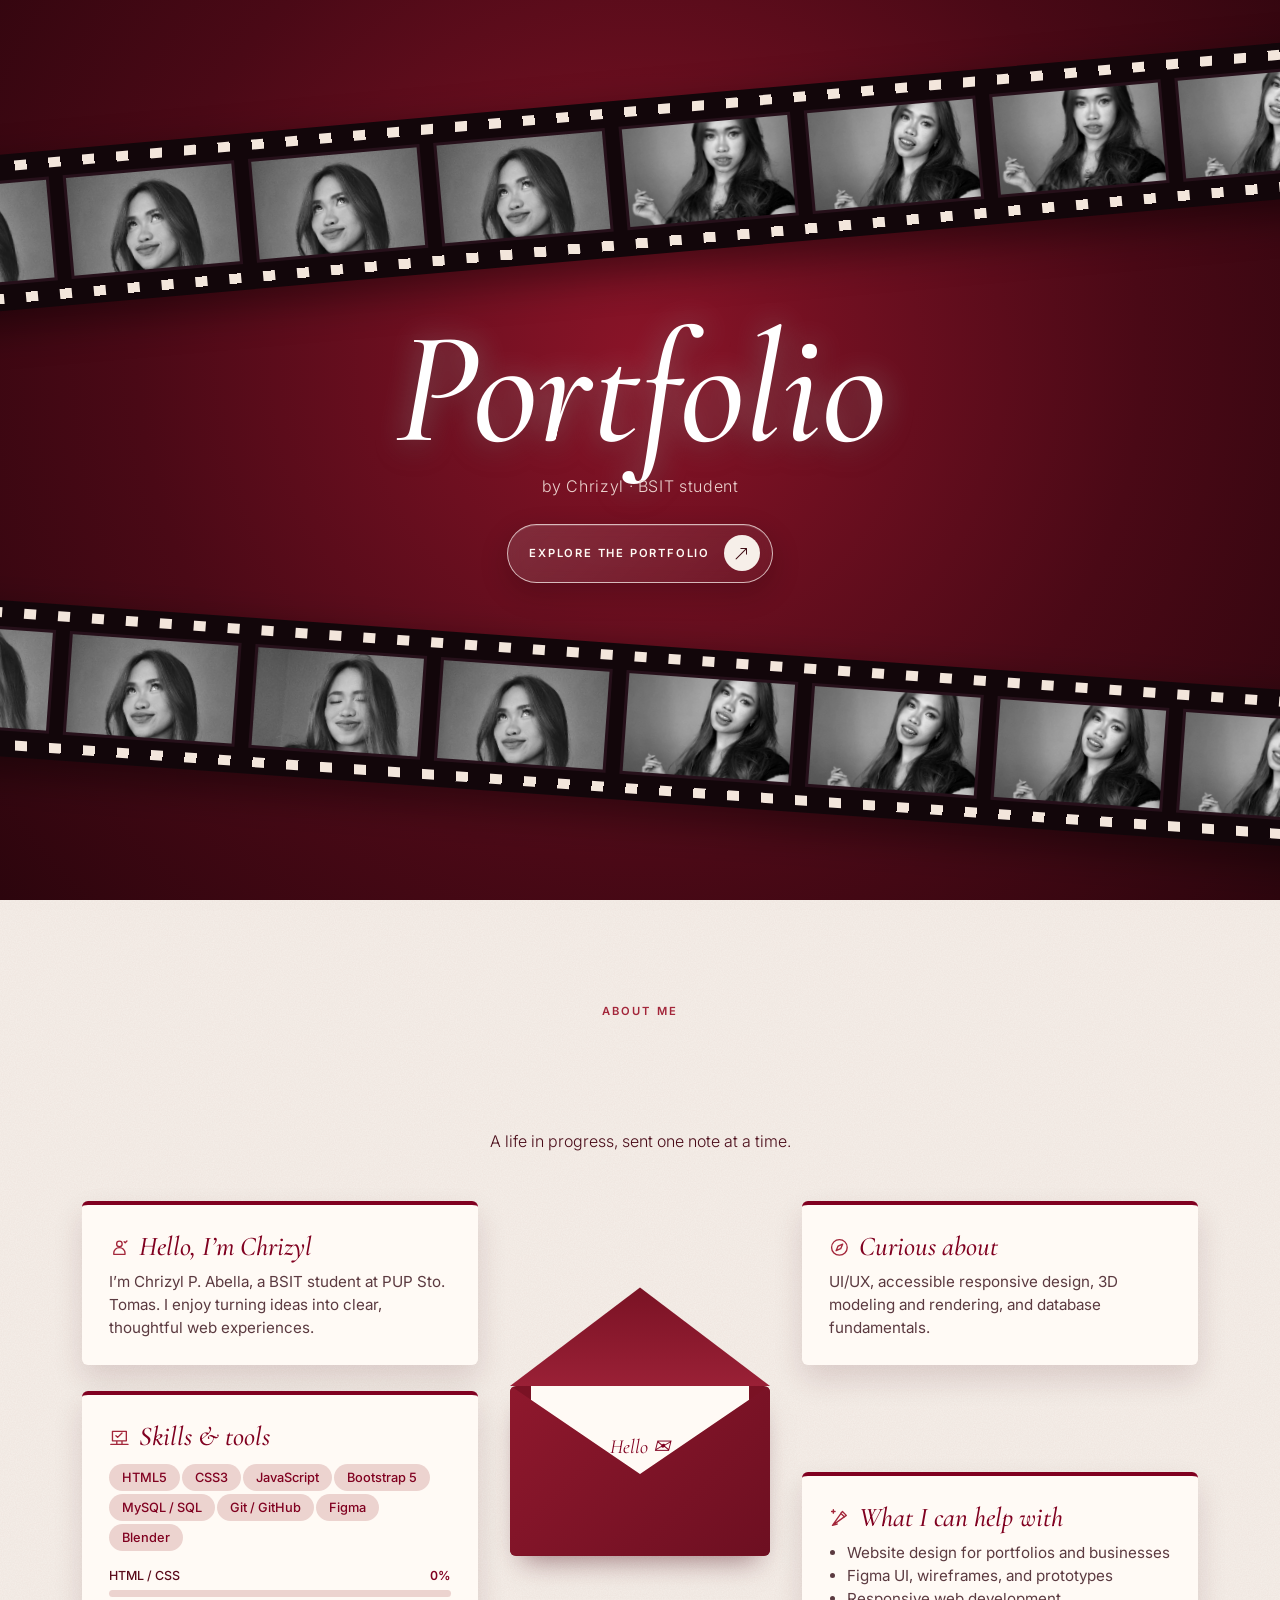
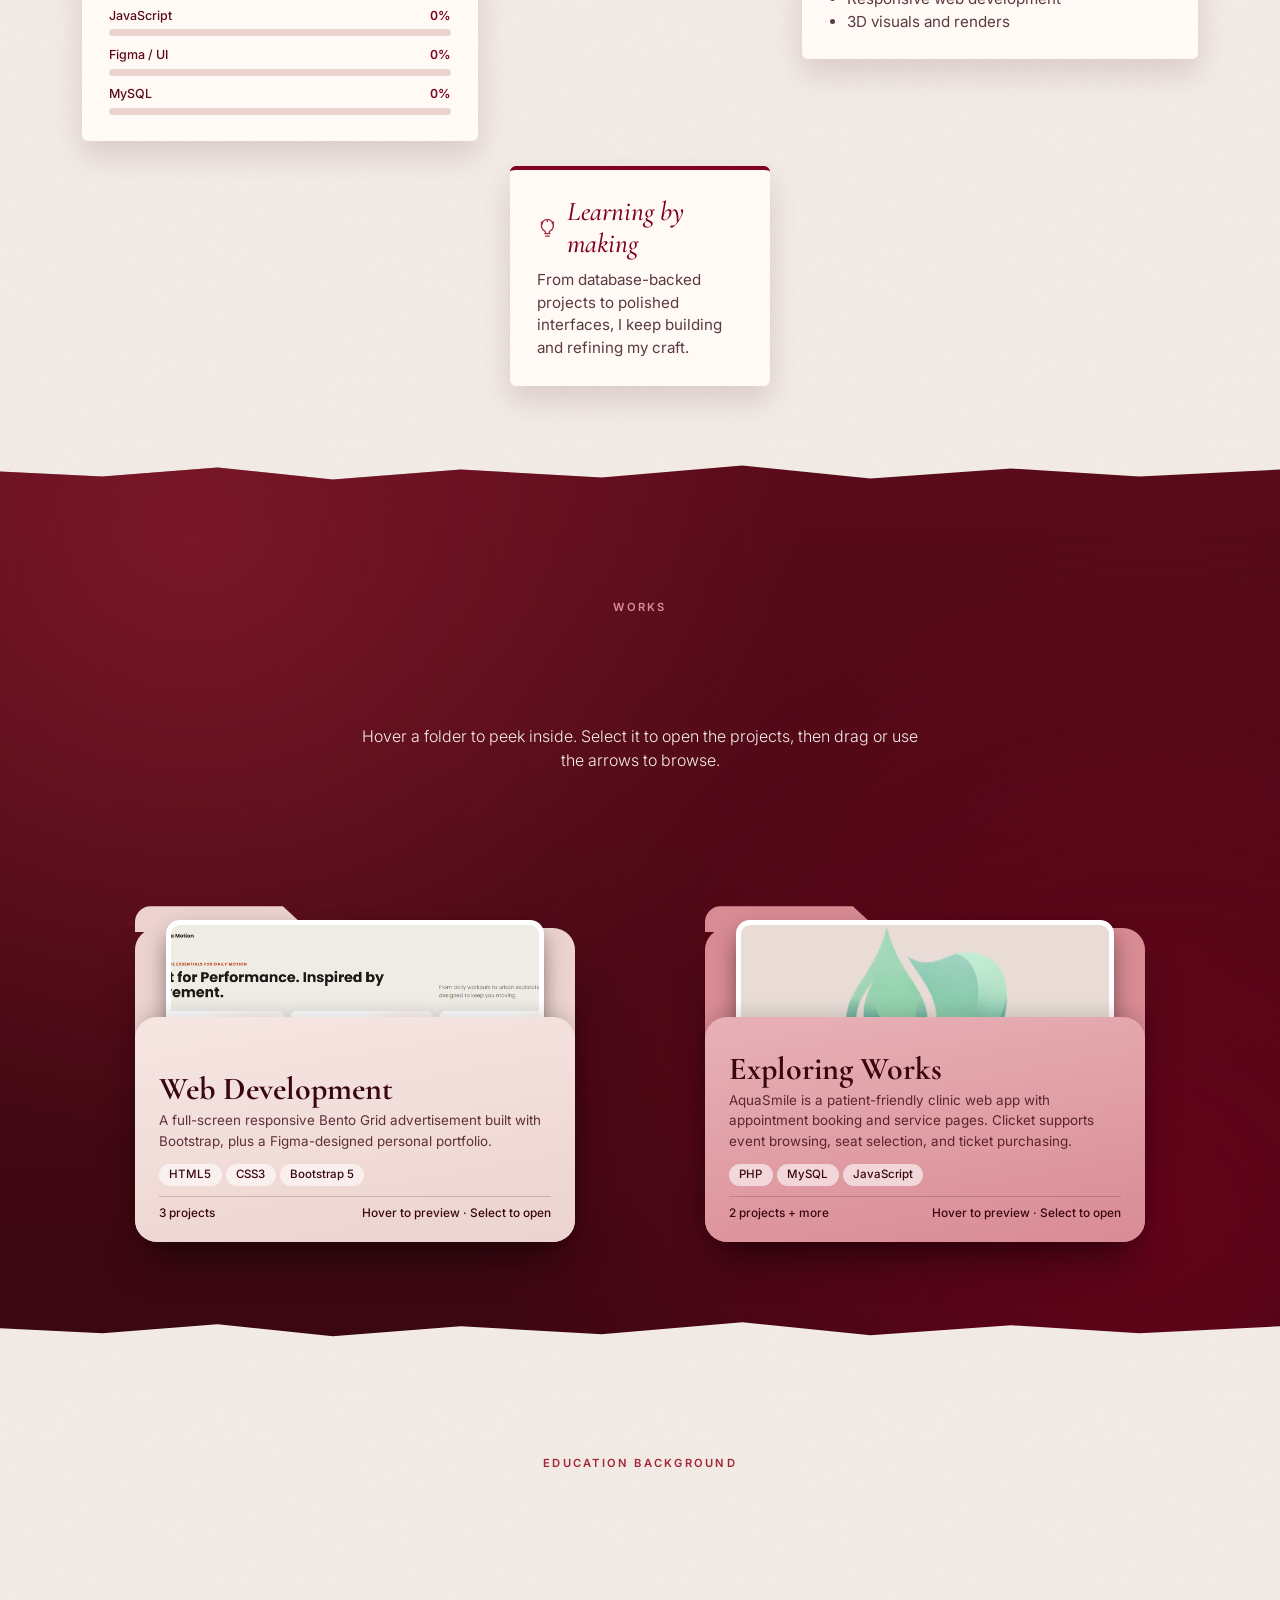
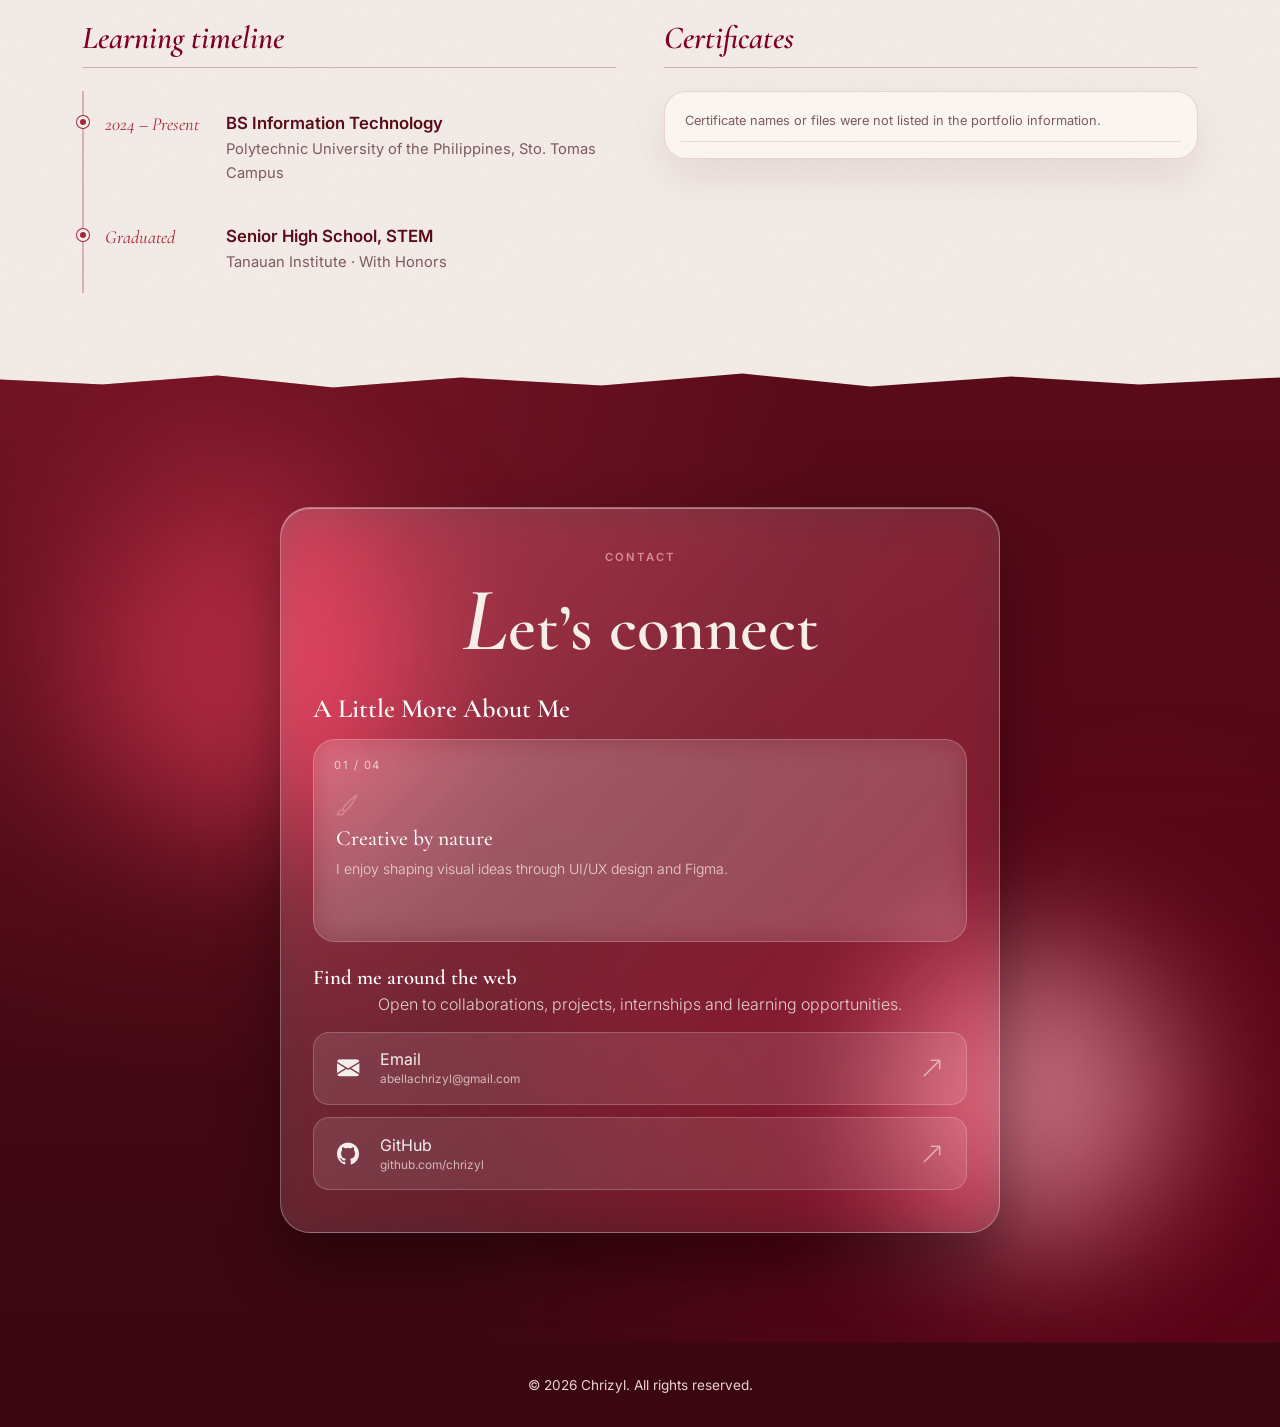
==== commit 8bc1fde8: "Refactor portfolio" ====
--- a/index.html
+++ b/index.html
@@ -1,753 +1,148 @@
 <!doctype html>
 <html lang="en">
+<head>
+<meta charset="utf-8">
+<meta name="viewport" content="width=device-width, initial-scale=1">
+<meta name="theme-color" content="#3a0710">
+<title>Chrizyl Abella | Portfolio</title>
+<link rel="icon" type="image/png" href="assets/logo2.png">
+<link rel="preconnect" href="https://fonts.googleapis.com">
+<link rel="preconnect" href="https://fonts.gstatic.com" crossorigin>
+<link href="https://fonts.googleapis.com/css2?family=Cormorant+Garamond:ital,wght@0,500;0,600;0,700;1,500;1,600;1,700&family=Inter:wght@300;400;500;600&display=swap" rel="stylesheet">
+<link href="https://cdn.jsdelivr.net/npm/bootstrap@5.3.3/dist/css/bootstrap.min.css" rel="stylesheet">
+<link href="https://cdn.jsdelivr.net/npm/bootstrap-icons@1.11.3/font/bootstrap-icons.min.css" rel="stylesheet">
+<link rel="stylesheet" href="css/style.css">
+</head>
+<body class="locked">
 
-<head>
-    <meta charset="utf-8" />
-    <meta name="viewport" content="width=device-width, initial-scale=1" />
-    <title>Chrizyl | Portfolio</title>
-    <link rel="icon" type="image/png" href="assets/logo2.png" />
-    <link rel="preconnect" href="https://fonts.googleapis.com" />
-    <link rel="preconnect" href="https://fonts.gstatic.com" crossorigin />
-    <link
-        href="https://fonts.googleapis.com/css2?family=Playfair+Display:ital,wght@0,400;0,700;0,900;1,400&family=DM+Sans:wght@300;400;500;600&display=swap"
-        rel="stylesheet" />
-    <link href="https://cdn.jsdelivr.net/npm/bootstrap@5.3.3/dist/css/bootstrap.min.css" rel="stylesheet" />
-    <link href="https://cdn.jsdelivr.net/npm/bootstrap-icons@1.11.3/font/bootstrap-icons.min.css" rel="stylesheet" />
-    <script>
-        try {
-            if (localStorage.getItem('theme') === 'dark') {
-                document.documentElement.classList.add('dark-mode');
-            }
-        } catch (error) {
-            document.documentElement.classList.remove('dark-mode');
-        }
-    </script>
-    <link rel="stylesheet" href="css/style.css" />
-</head>
+<div id="progress"></div>
 
-<body>
-    <div id="scroll-progress"></div>
-    <div id="cursor-dot"></div>
-    <div id="cursor-ring"></div>
-    <button id="back-to-top" aria-label="Back to top"><i class="bi bi-arrow-up"></i></button>
-    <nav class="navbar navbar-expand-lg fixed-top" id="mainNav">
-        <div class="container">
-            <a class="navbar-brand fw-bold d-inline-flex align-items-center gap-2" href="#hero">
-                <img src="assets/logo2.png" alt="Chrizyl logo" width="46" height="46" class="img-fluid rounded-circle"
-                    onerror="this.style.display='none'" />
-            </a>
-            <div class="nav-actions d-flex align-items-center gap-2 order-lg-3">
-                <button class="theme-toggle d-lg-none" type="button" data-theme-toggle aria-label="Switch to dark mode"
-                    aria-pressed="false">
-                    <i class="bi bi-moon-stars-fill"></i>
-                </button>
-                <button class="navbar-toggler" type="button" data-bs-toggle="collapse" data-bs-target="#navMenu">
-                    <span class="navbar-toggler-icon"></span>
-                </button>
-            </div>
-            <div class="collapse navbar-collapse" id="navMenu">
-                <ul class="navbar-nav ms-auto gap-lg-3 align-items-lg-center">
-                    <li class="nav-item"><a class="nav-link" href="#about">About</a></li>
-                    <li class="nav-item"><a class="nav-link" href="#skills">Skills</a></li>
-                    <li class="nav-item"><a class="nav-link" href="#services">Services</a></li>
-                    <li class="nav-item"><a class="nav-link" href="#works">Works</a></li>
-                    <li class="nav-item"><a class="nav-link" href="#education">Education</a></li>
-                    <li class="nav-item"><a class="nav-link" href="#contact">Contact</a></li>
-                    <li class="nav-item">
-                        <a class="btn btn-outline-rose ms-lg-2" href="#" onclick="return false;">View CV</a>
-                    </li>
-                    <li class="nav-item d-none d-lg-block">
-                        <button class="theme-toggle ms-lg-1" type="button" data-theme-toggle
-                            aria-label="Switch to dark mode" aria-pressed="false">
-                            <i class="bi bi-moon-stars-fill"></i>
-                        </button>
-                    </li>
-                </ul>
-            </div>
-        </div>
-    </nav>
-    <section id="hero" class="hero-section">
-        <div class="hero-blobs">
-            <div class="blob blob-1"></div>
-            <div class="blob blob-2"></div>
-            <div class="blob blob-3"></div>
-        </div>
-        <div class="container">
-            <div class="row align-items-center min-vh-100">
-                <div class="col-12 col-lg-7 hero-text-col">
-                    <p class="hero-eyebrow reveal">Hello, I'm</p>
-                    <h1 class="hero-name reveal reveal-delay-1">Chrizyl<span class="dot-accent">.</span></h1>
-                    <p class="hero-role reveal reveal-delay-2">
-                        <span id="typed-text"></span><span id="typed-cursor"></span>
-                    </p>
-                    <p class="hero-tagline reveal reveal-delay-3">
-                        Crafting beautiful, accessible, and performant web experiences — one pixel at a time.
-                    </p>
-                    <div class="hero-cta d-flex flex-wrap gap-3 mt-4 reveal reveal-delay-4">
-                        <a href="#works" class="btn btn-rose">See My Work</a>
-                        <a href="#contact" class="btn btn-ghost-rose">Let's Connect</a>
-                    </div>
-                    <div class="hero-social mt-5 d-flex gap-3 reveal reveal-delay-5">
-                        <a href="https://github.com/chrizyl" target="_blank" aria-label="GitHub" class="social-icon"><i
-                                class="bi bi-github"></i></a>
-                        <a href="mailto:abellachrizyl@gmail.com" aria-label="Email" class="social-icon"><i
-                                class="bi bi-envelope-fill"></i></a>
-                        <a href="https://web.facebook.com/" target="_blank" aria-label="Facebook" class="social-icon"><i
-                                class="bi bi-facebook"></i></a>
-                        <a href="https://www.instagram.com/" target="_blank" aria-label="Instagram"
-                            class="social-icon"><i class="bi bi-instagram"></i></a>
-                    </div>
-                </div>
-                <div class="col-12 col-lg-5 d-flex justify-content-center hero-img-col">
-                    <div class="hero-avatar-wrap reveal scale-in reveal-delay-2">
-                        <div class="hero-avatar-ring"></div>
-                        <div class="hero-avatar-placeholder">
-                            <img src="assets/my_photo.png" alt="Portrait of Chrizyl"
-                                class="img-fluid rounded-circle w-100 h-100 object-fit-cover" />
-                        </div>
-                        <div class="hero-badge">
-                            <i class="bi bi-code-slash"></i>
-                            <span>Front-End Dev</span>
-                        </div>
-                    </div>
-                </div>
-            </div>
-        </div>
-        <div class="scroll-hint">
-            <span>Scroll</span>
-            <div class="scroll-hint-line"></div>
-        </div>
-    </section>
-    <div class="stats-strip">
-        <div class="container">
-            <div class="row justify-content-center align-items-center g-4">
-                <div class="col-6 col-md-3">
-                    <div class="stat-item reveal">
-                        <span class="big-num" data-count="2">0</span>
-                        <span class="stat-desc">Years Coding</span>
-                    </div>
-                </div>
-                <div class="col-auto d-none d-md-block">
-                    <div class="stat-divider"></div>
-                </div>
-                <div class="col-6 col-md-3">
-                    <div class="stat-item reveal reveal-delay-1">
-                        <span class="big-num" data-count="3">0</span>
-                        <span class="stat-desc">Projects Built</span>
-                    </div>
-                </div>
-                <div class="col-auto d-none d-md-block">
-                    <div class="stat-divider"></div>
-                </div>
-                <div class="col-6 col-md-3">
-                    <div class="stat-item reveal reveal-delay-2">
-                        <span class="big-num" data-count="7">0</span>
-                        <span class="stat-desc">Technologies</span>
-                    </div>
-                </div>
-                <div class="col-auto d-none d-md-block">
-                    <div class="stat-divider"></div>
-                </div>
-                <div class="col-6 col-md-3">
-                    <div class="stat-item reveal reveal-delay-3">
-                        <span class="big-num" data-count="100" data-suffix="%">0</span>
-                        <span class="stat-desc">Passion</span>
-                    </div>
-                </div>
-            </div>
-        </div>
+<div id="landing">
+ <div class="strip a"><div class="track" id="trackA"></div></div>
+ <div class="strip b"><div class="track" id="trackB"></div></div>
+ <div class="land-center">
+  <h1 class="land-title">Portfolio</h1>
+  <p class="land-by">by Chrizyl · BSIT student</p>
+  <button class="enter" id="enter" type="button"><span>Explore the portfolio</span><i class="bi bi-arrow-up-right" aria-hidden="true"></i></button>
+ </div>
+</div>
+
+<nav class="navbar navbar-expand-lg fixed-top">
+ <div class="container">
+  <a class="navbar-brand" href="#home"><img src="assets/logo2.png" alt="" width="42" height="42">Chrizyl</a>
+  <button class="navbar-toggler" type="button" data-bs-toggle="collapse" data-bs-target="#nav" aria-controls="nav" aria-expanded="false" aria-label="Toggle navigation"><span class="navbar-toggler-icon"></span></button>
+  <div class="collapse navbar-collapse justify-content-end" id="nav">
+   <ul class="navbar-nav">
+    <li class="nav-item"><a class="nav-link" href="#home">Home</a></li>
+    <li class="nav-item"><a class="nav-link" href="#about">About</a></li>
+    <li class="nav-item"><a class="nav-link" href="#works">Works</a></li>
+    <li class="nav-item"><a class="nav-link" href="#education">Education</a></li>
+    <li class="nav-item"><a class="nav-link" href="#contact">Contact</a></li>
+   </ul>
+  </div>
+ </div>
+</nav>
+
+<header id="home" class="hero s-dark">
+ <div class="hero-in" id="heroIn">
+  <div class="container">
+   <div class="row align-items-center g-5">
+    <div class="col-12 col-lg-7">
+     <h1 class="name" id="name" aria-label="Chrizyl"></h1>
+     <p class="surname sn">Abella</p>
+     <div class="rule"></div>
+     <p class="desc d1">Front-End Developer and BSIT student, building thoughtful, responsive web experiences.</p>
+     <p class="hero-school d2">Polytechnic University of the Philippines · Sto. Tomas Campus</p>
     </div>
-    <section id="about" class="section-pad">
-        <div class="container">
-            <div class="row align-items-center g-5">
-                <div class="col-12 col-lg-5">
-                    <div class="about-img-wrap reveal from-left">
-                        <div class="about-img-card">
-                            <div class="about-img-inner d-flex align-items-center justify-content-center">
-                                <img src="assets/my_photo.png" alt="Chrizyl profile photo"
-                                    class="img-fluid w-100 h-100 object-fit-cover" />
-                            </div>
-                        </div>
-                        <div class="about-stat-card card-stat-1">
-                            <span class="stat-num">2+</span>
-                            <span class="stat-label">Years Coding</span>
-                        </div>
-                        <div class="about-stat-card card-stat-2">
-                            <span class="stat-num">3+</span>
-                            <span class="stat-label">Projects Built</span>
-                        </div>
-                    </div>
-                </div>
-                <div class="col-12 col-lg-7">
-                    <span class="section-tag reveal">About Me</span>
-                    <h2 class="section-heading reveal reveal-delay-1">Turning ideas into <em>digital reality</em></h2>
-                    <p class="section-body reveal reveal-delay-2">
-                        I'm a passionate Front-End Developer and BSIT student at the Polytechnic University of the
-                        Philippines — Sto. Tomas Campus. My journey started with curiosity and grew into a love for
-                        building clean, user-centered interfaces that feel both functional and beautiful.
-                    </p>
-                    <p class="section-body reveal reveal-delay-3">
-                        I specialize in crafting responsive web experiences using modern HTML, CSS, and JavaScript, with
-                        a strong eye for UI/UX design honed through Figma. I believe great interfaces should be
-                        intuitive, accessible, and delightful.
-                    </p>
-                    <div class="about-tools d-flex flex-wrap gap-2 mt-3 reveal reveal-delay-3">
-                        <span class="tool-chip">HTML5</span>
-                        <span class="tool-chip">CSS</span>
-                        <span class="tool-chip">JavaScript</span>
-                        <span class="tool-chip">MySQL</span>
-                        <span class="tool-chip">Figma</span>
-                        <span class="tool-chip">Blender</span>
-                        <span class="tool-chip">Bootstrap</span>
-                    </div>
+    <div class="col-12 col-lg-5">
+     <div class="portrait"><img src="assets/ppic3.jpg" alt="Portrait of Chrizyl"></div>
+    </div>
+   </div>
+  </div>
+ </div>
+ <div class="cue" aria-hidden="true"></div>
+</header>
 
-                    <div class="skill-bar-wrap reveal reveal-delay-4">
-                        <div class="skill-bar-item">
-                            <div class="skill-bar-label"><span>HTML / CSS</span><span>90%</span></div>
-                            <div class="skill-bar-track">
-                                <div class="skill-bar-fill" data-width="90"></div>
-                            </div>
-                        </div>
-                        <div class="skill-bar-item">
-                            <div class="skill-bar-label"><span>JavaScript</span><span>70%</span></div>
-                            <div class="skill-bar-track">
-                                <div class="skill-bar-fill" data-width="70"></div>
-                            </div>
-                        </div>
-                        <div class="skill-bar-item">
-                            <div class="skill-bar-label"><span>Figma / UI Design</span><span>80%</span></div>
-                            <div class="skill-bar-track">
-                                <div class="skill-bar-fill" data-width="80"></div>
-                            </div>
-                        </div>
-                        <div class="skill-bar-item">
-                            <div class="skill-bar-label"><span>MySQL</span><span>65%</span></div>
-                            <div class="skill-bar-track">
-                                <div class="skill-bar-fill" data-width="65"></div>
-                            </div>
-                        </div>
-                    </div>
+<section id="about" class="s-paper torn">
+ <div class="container">
+  <div class="text-center">
+   <span class="section-label" data-r="up">About Me</span>
+   <h2 class="sec-title" data-r="wipe">A few notes about me</h2>
+   <p class="sec-sub mx-auto" data-r="up">A life in progress, sent one note at a time.</p>
+  </div>
+  <div class="about-grid" id="stage">
+   <div class="env" id="env" data-r="zoom"><div class="env-back"></div><div class="env-letter">Hello ✉</div><div class="env-front"></div><div class="env-flap"></div><div class="seal">C</div></div>
+   <div class="lw hello"><div class="letter"><h3><svg class="note-icon" viewBox="0 0 24 24" aria-hidden="true"><circle cx="12" cy="8" r="3.2"/><path d="M5.5 20v-1.2a6.5 6.5 0 0 1 13 0V20z"/><path d="m17.5 5.5 1.2 1.2 2-2"/></svg> Hello, I’m Chrizyl</h3><p>I’m Chrizyl P. Abella, a BSIT student at PUP Sto. Tomas. I enjoy turning ideas into clear, thoughtful web experiences.</p></div></div>
+   <div class="lw explore"><div class="letter"><h3><svg class="note-icon" viewBox="0 0 24 24" aria-hidden="true"><circle cx="12" cy="12" r="9"/><path d="m15.8 8.2-2.3 5.3-5.3 2.3 2.3-5.3z"/></svg> Curious about</h3><p>UI/UX, accessible responsive design, 3D modeling and rendering, and database fundamentals.</p></div></div>
+   <div class="lw skills"><div class="letter"><h3><svg class="note-icon" viewBox="0 0 24 24" aria-hidden="true"><path d="M4 5h16v11H4zM2 20h20M9 16v4m6-4v4"/><path d="m8 10 2 2 5-5"/></svg> Skills &amp; tools</h3><span class="pill">HTML5</span><span class="pill">CSS3</span><span class="pill">JavaScript</span><span class="pill">Bootstrap 5</span><span class="pill">MySQL / SQL</span><span class="pill">Git / GitHub</span><span class="pill">Figma</span><span class="pill">Blender</span>
+    <div class="skill-bars">
+     <div class="sk" data-v="90"><span>HTML / CSS</span><b>0%</b><div class="bar" role="progressbar" aria-label="HTML and CSS rating" aria-valuemin="0" aria-valuemax="100" aria-valuenow="0"><span class="fill"></span></div></div>
+     <div class="sk" data-v="70"><span>JavaScript</span><b>0%</b><div class="bar" role="progressbar" aria-label="JavaScript rating" aria-valuemin="0" aria-valuemax="100" aria-valuenow="0"><span class="fill"></span></div></div>
+     <div class="sk" data-v="80"><span>Figma / UI</span><b>0%</b><div class="bar" role="progressbar" aria-label="Figma and UI rating" aria-valuemin="0" aria-valuemax="100" aria-valuenow="0"><span class="fill"></span></div></div>
+     <div class="sk" data-v="65"><span>MySQL</span><b>0%</b><div class="bar" role="progressbar" aria-label="MySQL rating" aria-valuemin="0" aria-valuemax="100" aria-valuenow="0"><span class="fill"></span></div></div>
+    </div></div></div>
+   <div class="lw services"><div class="letter"><h3><svg class="note-icon" viewBox="0 0 24 24" aria-hidden="true"><path d="M4 20 15.5 4l4.5 4.5L4 20zM13.5 6l4.5 4.5M4 20l5.5-1.5"/><path d="M3 4h4M5 2v4"/></svg> What I can help with</h3><ul><li>Website design for portfolios and businesses</li><li>Figma UI, wireframes, and prototypes</li><li>Responsive web development</li><li>3D visuals and renders</li></ul></div></div>
+   <div class="lw tools"><div class="letter"><h3><svg class="note-icon" viewBox="0 0 24 24" aria-hidden="true"><path d="M9 18h6m-5 3h4m-5-6a7 7 0 1 1 6 0c-.8.6-1 1.2-1 3h-4c0-1.8-.2-2.4-1-3z"/><path d="M12 2v2M4.9 4.9l1.4 1.4M19.1 4.9l-1.4 1.4"/></svg> Learning by making</h3><p>From database-backed projects to polished interfaces, I keep building and refining my craft.</p></div></div>
+  </div>
+ </div>
+</section>
 
-                    <a href="#" onclick="return false;" class="btn btn-rose mt-4 reveal reveal-delay-5">
-                        <i class="bi bi-download me-2"></i>Download CV
-                    </a>
-                </div>
-            </div>
-        </div>
-    </section>
-    <section id="skills" class="section-pad skills-section">
-        <div class="container">
-            <div class="row justify-content-center mb-5">
-                <div class="col-12 col-md-8 text-center">
-                    <span class="section-tag reveal">What I Do</span>
-                    <h2 class="section-heading reveal reveal-delay-1">My Skills &amp; Expertise</h2>
-                    <p class="section-sub reveal reveal-delay-2">A blend of technical chops and design sensibility to
-                        build products that look good and work great.</p>
-                </div>
-            </div>
-            <div class="row g-4">
-                <div class="col-12 col-sm-6 col-lg-4">
-                    <div class="skill-card h-100">
-                        <div class="skill-icon"><i class="bi bi-code-slash"></i></div>
-                        <h5 class="skill-title">Front-End Development</h5>
-                        <p class="skill-desc">Building responsive, fast, and accessible web interfaces with HTML5, CSS,
-                            and vanilla JavaScript.</p>
-                        <div class="skill-tags d-flex flex-wrap gap-2 mt-3">
-                            <span class="stag">HTML5</span><span class="stag">CSS</span><span
-                                class="stag">JavaScript</span><span class="stag">Bootstrap</span>
-                        </div>
-                    </div>
-                </div>
-                <div class="col-12 col-sm-6 col-lg-4">
-                    <div class="skill-card h-100">
-                        <div class="skill-icon"><i class="bi bi-palette2"></i></div>
-                        <h5 class="skill-title">UI/UX Design</h5>
-                        <p class="skill-desc">Designing intuitive, visually refined interfaces in Figma with a focus on
-                            user experience and clean aesthetics.</p>
-                        <div class="skill-tags d-flex flex-wrap gap-2 mt-3">
-                            <span class="stag">Figma</span><span class="stag">Wireframing</span><span
-                                class="stag">Prototyping</span>
-                        </div>
-                    </div>
-                </div>
-                <div class="col-12 col-sm-6 col-lg-4">
-                    <div class="skill-card h-100">
-                        <div class="skill-icon"><i class="bi bi-database"></i></div>
-                        <h5 class="skill-title">Database Fundamentals</h5>
-                        <p class="skill-desc">Designing and querying relational databases using MySQL to power dynamic
-                            web applications.</p>
-                        <div class="skill-tags d-flex flex-wrap gap-2 mt-3">
-                            <span class="stag">MySQL</span><span class="stag">SQL</span><span class="stag">Database
-                                Design</span>
-                        </div>
-                    </div>
-                </div>
-                <div class="col-12 col-sm-6 col-lg-4">
-                    <div class="skill-card h-100">
-                        <div class="skill-icon"><i class="bi bi-box"></i></div>
-                        <h5 class="skill-title">3D &amp; Visual Design</h5>
-                        <p class="skill-desc">Exploring 3D modeling and rendering in Blender to create compelling
-                            visuals and assets for the web.</p>
-                        <div class="skill-tags d-flex flex-wrap gap-2 mt-3">
-                            <span class="stag">Blender</span><span class="stag">3D Modeling</span><span
-                                class="stag">Rendering</span>
-                        </div>
-                    </div>
-                </div>
-                <div class="col-12 col-sm-6 col-lg-4">
-                    <div class="skill-card h-100">
-                        <div class="skill-icon"><i class="bi bi-phone"></i></div>
-                        <h5 class="skill-title">Responsive Design</h5>
-                        <p class="skill-desc">Ensuring every layout looks and works perfectly across all screen sizes
-                            and devices using mobile-first principles.</p>
-                        <div class="skill-tags d-flex flex-wrap gap-2 mt-3">
-                            <span class="stag">Mobile-First</span><span class="stag">Flexbox</span><span
-                                class="stag">Grid</span>
-                        </div>
-                    </div>
-                </div>
-                <div class="col-12 col-sm-6 col-lg-4">
-                    <div class="skill-card h-100">
-                        <div class="skill-icon"><i class="bi bi-github"></i></div>
-                        <h5 class="skill-title">Version Control</h5>
-                        <p class="skill-desc">Managing and collaborating on codebases with Git and GitHub for clean,
-                            tracked, and organized development.</p>
-                        <div class="skill-tags d-flex flex-wrap gap-2 mt-3">
-                            <span class="stag">Git</span><span class="stag">GitHub</span><span
-                                class="stag">Collaboration</span>
-                        </div>
-                    </div>
-                </div>
-            </div>
-        </div>
-    </section>
-    <section id="services" class="section-pad services-section">
-        <div class="container">
-            <div class="row justify-content-center mb-5">
-                <div class="col-12 col-md-8 text-center">
-                    <span class="section-tag reveal">What I Offer</span>
-                    <h2 class="section-heading reveal reveal-delay-1">Services</h2>
-                    <p class="section-sub reveal reveal-delay-2">Whether you need a pixel-perfect design, a working web
-                        app, or both — here's how I can help.</p>
-                </div>
-            </div>
-            <div class="row g-4">
-                <div class="col-12 col-md-6 col-lg-3">
-                    <div class="service-card reveal">
-                        <div class="service-num">01</div>
-                        <h5 class="service-title">Website Design</h5>
-                        <p class="service-desc">Custom, visually striking websites tailored to your brand and audience.
-                        </p>
-                        <ul class="service-list">
-                            <li>Landing pages</li>
-                            <li>Portfolio sites</li>
-                            <li>Business profiles</li>
-                        </ul>
-                    </div>
-                </div>
-                <div class="col-12 col-md-6 col-lg-3">
-                    <div class="service-card reveal reveal-delay-1">
-                        <div class="service-num">02</div>
-                        <h5 class="service-title">UI/UX Design</h5>
-                        <p class="service-desc">Intuitive Figma prototypes and design systems that guide your users
-                            naturally.</p>
-                        <ul class="service-list">
-                            <li>Wireframes</li>
-                            <li>Prototypes</li>
-                            <li>Style guides</li>
-                        </ul>
-                    </div>
-                </div>
-                <div class="col-12 col-md-6 col-lg-3">
-                    <div class="service-card reveal reveal-delay-2">
-                        <div class="service-num">03</div>
-                        <h5 class="service-title">Web Development</h5>
-                        <p class="service-desc">Clean, structured code that brings designs to life with smooth
-                            interactions.</p>
-                        <ul class="service-list">
-                            <li>Responsive layouts</li>
-                            <li>Interactive UI</li>
-                            <li>HTML / CSS / JS</li>
-                        </ul>
-                    </div>
-                </div>
-                <div class="col-12 col-md-6 col-lg-3">
-                    <div class="service-card reveal reveal-delay-3">
-                        <div class="service-num">04</div>
-                        <h5 class="service-title">3D &amp; Visuals</h5>
-                        <p class="service-desc">Eye-catching 3D renders and visual assets to make your project stand
-                            out.</p>
-                        <ul class="service-list">
-                            <li>3D modeling</li>
-                            <li>Scene renders</li>
-                            <li>Web-ready assets</li>
-                        </ul>
-                    </div>
-                </div>
-            </div>
-        </div>
-    </section>
-    <section id="works" class="section-pad">
-        <div class="container">
-            <div class="row mb-5">
-                <div class="col-12 col-md-7">
-                    <span class="section-tag reveal">FEATURED</span>
-                    <h2 class="section-heading reveal reveal-delay-1">Selected Works</h2>
-                    <p class="section-sub reveal reveal-delay-2" style="margin:0;">A collection of projects I've built
-                        as a BSIT student exploring web development, systems, and software fundamentals.</p>
-                </div>
-                <div class="col-12 col-md-5 d-flex align-items-end justify-content-md-end mt-3 mt-md-0 reveal">
-                    <a href="https://github.com/chrizyl" target="_blank" class="btn btn-ghost-rose">
-                        <i class="bi bi-github me-2"></i>View on GitHub
-                    </a>
-                </div>
-            </div>
-            <div class="works-category">
-                <div class="works-category-head reveal">
-                    <span class="works-category-kicker">Activities</span>
-                    <h3 class="works-category-title">Web Development</h3>
-                </div>
-                <div class="row g-4">
-                    <div class="col-12 col-md-6 col-lg-4">
-                        <div class="project-card h-100">
-                            <div class="project-img">
-                                <div
-                                    class="project-img-inner w-100 h-100 d-flex align-items-center justify-content-center">
-                                    <img src="assets/bentopreview.png" alt="Activity 1 Bento Grid Layout preview"
-                                        class="project-preview-img" />
-                                </div>
-                                <span class="project-type-badge">Activity 1</span>
-                            </div>
-                            <div class="project-body">
-                                <h5 class="project-title">
-                                    <a href="https://chrizyl.github.io/builds/ACT001/" target="_blank"
-                                        rel="noopener noreferrer">Activity 1: Bento Grid Layout</a>
-                                </h5>
-                                <p class="project-desc">A full-screen, responsive Bento grid advertisement layout built
-                                    with Bootstrap 5 grid systems and layout utilities.</p>
-                                <div class="project-stack d-flex flex-wrap gap-2 mt-3">
-                                    <span class="ptag">HTML5</span><span class="ptag">CSS3</span><span
-                                        class="ptag">Bootstrap 5</span>
-                                </div>
-                                <a href="https://chrizyl.github.io/builds/ACT001/" target="_blank"
-                                    rel="noopener noreferrer" class="project-action-link mt-3 d-inline-block">View
-                                    Activity ↗</a>
-                            </div>
-                        </div>
-                    </div>
-                    <div class="col-12 col-md-6 col-lg-4">
-                        <div
-                            class="project-card project-card--soon h-100 d-flex flex-column align-items-center justify-content-center text-center">
-                            <i class="bi bi-plus-circle coming-soon-icon mb-3"></i>
-                            <h5 class="project-title">More Coming Soon</h5>
-                            <p class="project-desc">Always building something new. Check GitHub for the latest.</p>
-                            <a href="https://github.com/chrizyl" target="_blank" rel="noopener noreferrer"
-                                class="btn btn-ghost-rose mt-3">
-                                <i class="bi bi-github me-2"></i>GitHub
-                            </a>
-                        </div>
-                    </div>
-                </div>
-            </div>
-            <div class="works-category works-category--old">
-                <div class="works-category-head reveal">
-                    <span class="works-category-kicker">Early Build & Concepts</span>
-                    <h3 class="works-category-title">Old Works</h3>
-                </div>
-                <div class="row g-4">
-                    <div class="col-12 col-md-6 col-lg-4">
-                        <div class="project-card h-100">
-                            <div class="project-img">
-                                <div class="project-img-inner w-100 h-100" style="font-size:unset;">
-                                    <img src="assets/aqua.png" alt="AquaSmile Dental project preview"
-                                        class="img-fluid w-100 h-100 object-fit-cover" />
-                                </div>
-                                <span class="project-type-badge">Web App</span>
-                                <div class="project-overlay">
-                                    <a href="#" onclick="return false;" class="overlay-btn"><i class="bi bi-eye"></i>
-                                        Preview</a>
-                                    <a href="https://github.com/chrizyl" target="_blank" class="overlay-btn"><i
-                                            class="bi bi-github"></i> Code</a>
-                                </div>
-                            </div>
-                            <div class="project-body">
-                                <h5 class="project-title">AquaSmile Dental</h5>
-                                <p class="project-desc">A clean, professional dental clinic website featuring online
-                                    appointment booking, service listings, and patient information — designed with a
-                                    calming aesthetic to ease dental anxiety.</p>
-                                <div class="project-stack d-flex flex-wrap gap-2 mt-3">
-                                    <span class="ptag">HTML</span><span class="ptag">CSS</span><span
-                                        class="ptag">JavaScript</span><span class="ptag">MySQL</span>
-                                </div>
-                            </div>
-                        </div>
-                    </div>
-                    <div class="col-12 col-md-6 col-lg-4">
-                        <div class="project-card h-100">
-                            <div class="project-img">
-                                <div class="project-img-inner w-100 h-100" style="font-size:unset;">
-                                    <img src="assets/clicket.png" alt="Clicket project preview"
-                                        class="img-fluid w-100 h-100 object-fit-cover" />
-                                </div>
-                                <span class="project-type-badge">Web App</span>
-                                <div class="project-overlay">
-                                    <a href="#" onclick="return false;" class="overlay-btn"><i class="bi bi-eye"></i>
-                                        Preview</a>
-                                    <a href="https://github.com/chrizyl" target="_blank" class="overlay-btn"><i
-                                            class="bi bi-github"></i> Code</a>
-                                </div>
-                            </div>
-                            <div class="project-body">
-                                <h5 class="project-title">Clicket</h5>
-                                <p class="project-desc">An interactive event ticketing platform where users can browse
-                                    upcoming events, select seats, and purchase tickets seamlessly — built for concerts,
-                                    expos, and campus events.</p>
-                                <div class="project-stack d-flex flex-wrap gap-2 mt-3">
-                                    <span class="ptag">HTML</span><span class="ptag">CSS</span><span
-                                        class="ptag">JavaScript</span><span class="ptag">PHP/MySQL</span>
-                                </div>
-                            </div>
-                        </div>
-                    </div>
-                    <div class="col-12 col-md-6 col-lg-4">
-                        <div
-                            class="project-card project-card--soon h-100 d-flex flex-column align-items-center justify-content-center text-center">
-                            <i class="bi bi-plus-circle coming-soon-icon mb-3"></i>
-                            <h5 class="project-title">More Coming Soon</h5>
-                            <p class="project-desc">Always building something new. Check GitHub for the latest.</p>
-                            <a href="https://github.com/chrizyl" target="_blank" class="btn btn-ghost-rose mt-3">
-                                <i class="bi bi-github me-2"></i>GitHub
-                            </a>
-                        </div>
-                    </div>
-                </div>
-            </div>
-        </div>
-    </section>
-    <section id="testimonials" class="section-pad testimonials-section">
-        <div class="container">
-            <div class="row justify-content-center mb-5">
-                <div class="col-12 col-md-8 text-center">
-                    <span class="section-tag reveal">Kind Words</span>
-                    <h2 class="section-heading reveal reveal-delay-1">What People Say</h2>
-                    <p class="section-sub reveal reveal-delay-2">Feedback from classmates, professors, and collaborators
-                        I've had the chance to work with.</p>
-                </div>
-            </div>
-            <div class="row g-4">
-                <div class="col-12 col-md-6 col-lg-4">
-                    <div class="testi-card reveal">
-                        <div class="testi-stars">★★★★★</div>
-                        <div class="testi-quote">"</div>
-                        <p class="testi-text">Chrizyl's attention to design detail is remarkable. The dental clinic
-                            website she built for our project was polished, professional, and exceeded our expectations.
-                        </p>
-                        <div class="testi-author">
-                            <div class="testi-avatar">J</div>
-                            <div>
-                                <div class="testi-name">Juan M.</div>
-                                <div class="testi-role">Classmate · PUP Sto. Tomas</div>
-                            </div>
-                        </div>
-                    </div>
-                </div>
-                <div class="col-12 col-md-6 col-lg-4">
-                    <div class="testi-card reveal reveal-delay-1">
-                        <div class="testi-stars">★★★★★</div>
-                        <div class="testi-quote">"</div>
-                        <p class="testi-text">She has a natural eye for UI. Every interface she designs feels intuitive
-                            — you can tell she genuinely thinks about the user at every step of the way.</p>
-                        <div class="testi-author">
-                            <div class="testi-avatar">A</div>
-                            <div>
-                                <div class="testi-name">Ana R.</div>
-                                <div class="testi-role">Project Partner · BSIT</div>
-                            </div>
-                        </div>
-                    </div>
-                </div>
-                <div class="col-12 col-md-6 col-lg-4">
-                    <div class="testi-card reveal reveal-delay-2">
-                        <div class="testi-stars">★★★★★</div>
-                        <div class="testi-quote">"</div>
-                        <p class="testi-text">One of the most motivated students I've had. Her Clicket project showed
-                            real creative and technical problem-solving — especially the seat selection system.</p>
-                        <div class="testi-author">
-                            <div class="testi-avatar">P</div>
-                            <div>
-                                <div class="testi-name">Prof. Santos</div>
-                                <div class="testi-role">IT Instructor · PUP</div>
-                            </div>
-                        </div>
-                    </div>
-                </div>
-            </div>
-        </div>
-    </section>
-    <section id="education" class="section-pad education-section">
-        <div class="container">
-            <div class="row justify-content-center mb-5">
-                <div class="col-12 col-md-8 text-center">
-                    <span class="section-tag reveal">Background</span>
-                    <h2 class="section-heading reveal reveal-delay-1">Education &amp; Academics</h2>
-                </div>
-            </div>
-            <div class="row g-4">
-                <div class="col-12 col-lg-6">
-                    <h4 class="edu-col-title reveal"><i class="bi bi-mortarboard-fill me-2"></i>Education</h4>
-                    <div class="edu-card">
-                        <div class="edu-timeline-dot"></div>
-                        <div class="edu-year">2024 – Present</div>
-                        <h5 class="edu-degree">BS Information Technology</h5>
-                        <p class="edu-school">Polytechnic University of the Philippines</p>
-                        <p class="edu-campus">Sto. Tomas Campus</p>
-                    </div>
-                    <div class="edu-card">
-                        <div class="edu-timeline-dot"></div>
-                        <div class="edu-year">Graduated</div>
-                        <h5 class="edu-degree">Senior High School – STEM</h5>
-                        <p class="edu-school">Tanauan Institute</p>
-                        <p class="edu-campus">With Honors</p>
-                    </div>
-                </div>
-                <div class="col-12 col-lg-6">
-                    <h4 class="edu-col-title reveal"><i class="bi bi-folder2-open me-2"></i>Academic Projects</h4>
-                    <div class="proj-edu-card">
-                        <h5 class="proj-edu-title">AquaSmile Dental Website</h5>
-                        <p class="proj-edu-desc">A full dental clinic web app with appointment booking, service pages,
-                            and patient-friendly UI.</p>
-                        <div class="d-flex flex-wrap gap-2 mt-2">
-                            <span class="stag">HTML</span><span class="stag">CSS</span><span class="stag">JS</span><span
-                                class="stag">MySQL</span>
-                        </div>
-                    </div>
-                    <div class="proj-edu-card">
-                        <h5 class="proj-edu-title">Clicket – Event Ticketing Platform</h5>
-                        <p class="proj-edu-desc">An interactive ticketing website for browsing and purchasing event
-                            tickets with a dynamic seat selection system.</p>
-                        <div class="d-flex flex-wrap gap-2 mt-2">
-                            <span class="stag">HTML</span><span class="stag">CSS</span><span class="stag">JS</span><span
-                                class="stag">PHP/MySQL</span>
-                        </div>
-                    </div>
-                    <div class="proj-edu-card">
-                        <h5 class="proj-edu-title">Portfolio Website</h5>
-                        <p class="proj-edu-desc">Personal portfolio designed with Figma and developed with HTML, CSS,
-                            and Bootstrap.</p>
-                        <div class="d-flex flex-wrap gap-2 mt-2">
-                            <span class="stag">Figma</span><span class="stag">HTML</span><span
-                                class="stag">Bootstrap</span>
-                        </div>
-                    </div>
-                </div>
-            </div>
-        </div>
-    </section>
-    <section id="contact" class="section-pad">
-        <div class="container">
-            <div class="row justify-content-center mb-5">
-                <div class="col-12 col-md-8 text-center">
-                    <span class="section-tag reveal">Get In Touch</span>
-                    <h2 class="section-heading reveal reveal-delay-1">Let's Work Together</h2>
-                    <p class="section-sub reveal reveal-delay-2">I'm currently a BSIT student exploring web development,
-                        UI/UX, and software engineering. I'm open to collaborations, projects, internships, and learning
-                        opportunities.</p>
-                </div>
-            </div>
-            <div class="row g-5 justify-content-center">
-                <div class="col-12 col-lg-4">
-                    <div class="contact-info-wrap h-100 reveal from-left">
-                        <div class="contact-info-item">
-                            <div class="contact-icon"><i class="bi bi-github"></i></div>
-                            <div>
-                                <p class="contact-label">GitHub</p>
-                                <a href="https://github.com/chrizyl" target="_blank"
-                                    class="contact-value">github.com/chrizyl</a>
-                            </div>
-                        </div>
-                        <div class="contact-info-item">
-                            <div class="contact-icon"><i class="bi bi-envelope-fill"></i></div>
-                            <div>
-                                <p class="contact-label">Email</p>
-                                <a href="mailto:abellachrizyl@gmail.com"
-                                    class="contact-value">abellachrizyl@gmail.com</a>
-                            </div>
-                        </div>
-                        <div class="contact-info-item">
-                            <div class="contact-icon"><i class="bi bi-geo-alt-fill"></i></div>
-                            <div>
-                                <p class="contact-label">Location</p>
-                                <p class="contact-value">Philippines</p>
-                            </div>
-                        </div>
-                        <div class="contact-social mt-2 d-flex gap-3">
-                            <a href="https://github.com/chrizyl" target="_blank" class="social-icon"><i
-                                    class="bi bi-github"></i></a>
-                            <a href="https://web.facebook.com/" target="_blank" aria-label="Facebook"
-                                class="social-icon"><i class="bi bi-facebook"></i></a>
-                            <a href="https://www.instagram.com/" target="_blank" aria-label="Instagram"
-                                class="social-icon"><i class="bi bi-instagram"></i></a>
-                        </div>
-                    </div>
-                </div>
-                <div class="col-12 col-lg-7">
-                    <div class="contact-form-card reveal from-right">
-                        <h4 class="form-card-title">Send Me a Message</h4>
-                        <div class="row g-3 mt-1">
-                            <div class="col-12 col-md-6">
-                                <label class="form-label-custom">Your Name *</label>
-                                <input type="text" class="form-control form-input" placeholder="Juan Dela Cruz" />
-                            </div>
-                            <div class="col-12 col-md-6">
-                                <label class="form-label-custom">Your Email *</label>
-                                <input type="email" class="form-control form-input" placeholder="juan@email.com" />
-                            </div>
-                            <div class="col-12">
-                                <label class="form-label-custom">Subject *</label>
-                                <input type="text" class="form-control form-input" placeholder="Project Inquiry" />
-                            </div>
-                            <div class="col-12">
-                                <label class="form-label-custom">Message *</label>
-                                <textarea class="form-control form-input" rows="5"
-                                    placeholder="Tell me about your project..."></textarea>
-                            </div>
-                            <div class="col-12">
-                                <button type="button" class="btn btn-rose w-100">
-                                    <i class="bi bi-send-fill me-2"></i>Send Message
-                                </button>
-                            </div>
-                        </div>
-                    </div>
-                </div>
-            </div>
-        </div>
-    </section>
-    <footer class="site-footer">
-        <div class="container">
-            <div class="row align-items-center">
-                <div class="col-12 col-md-4 text-center text-md-start mb-3 mb-md-0">
-                    <span class="footer-brand d-inline-flex align-items-center gap-2">
-                        <img src="assets/logo2.png" alt="Chrizyl logo" width="36" height="36"
-                            class="img-fluid rounded-circle" onerror="this.style.display='none'" />
-                    </span>
-                </div>
-                <div class="col-12 col-md-4 text-center mb-3 mb-md-0">
-                    <p class="footer-copy">&copy; 2025 Chrizyl. All rights reserved.</p>
-                </div>
-                <div class="col-12 col-md-4 d-flex justify-content-center justify-content-md-end gap-3">
-                    <a href="https://github.com/chrizyl" target="_blank" class="footer-link"><i
-                            class="bi bi-github"></i></a>
-                    <a href="https://web.facebook.com/" target="_blank" aria-label="Facebook" class="footer-link"><i
-                            class="bi bi-facebook"></i></a>
-                    <a href="https://www.instagram.com/" target="_blank" aria-label="Instagram" class="footer-link"><i
-                            class="bi bi-instagram"></i></a>
-                </div>
-            </div>
-        </div>
-    </footer>
+<section id="works" class="s-dark torn">
+ <div class="container">
+  <div class="text-center">
+   <span class="section-label" data-r="up">Works</span>
+   <h2 class="sec-title" data-r="wipe">Ideas made tangible</h2>
+   <p class="sec-sub mx-auto" data-r="up">Hover a folder to peek inside. Select it to open the projects, then drag or use the arrows to browse.</p>
+  </div>
+  <div class="row g-4 mt-2" id="pockets"></div>
+ </div>
+</section>
 
-    <script src="https://cdn.jsdelivr.net/npm/bootstrap@5.3.3/dist/js/bootstrap.bundle.min.js"></script>
-    <script src="js/script.js"></script>
+<section id="education" class="s-paper torn">
+ <div class="container">
+  <div class="text-center mb-5"><span class="section-label" data-r="up">Education Background</span><h2 class="sec-title" data-r="wipe">The path so far</h2></div>
+  <div class="row g-5">
+   <div class="col-12 col-lg-6" data-r="left">
+    <h3 class="col-h">Learning timeline</h3>
+    <div class="school"><div class="yr">2024 – Present</div><div><b>BS Information Technology</b><span>Polytechnic University of the Philippines, Sto. Tomas Campus</span></div></div>
+    <div class="school"><div class="yr">Graduated</div><div><b>Senior High School, STEM</b><span>Tanauan Institute · With Honors</span></div></div>
+   </div>
+   <div class="col-12 col-lg-6" data-r="right">
+    <h3 class="col-h">Certificates</h3>
+    <div class="cert-list">
+     <p class="cert-note">Certificate names or files were not listed in the portfolio information.</p>
+    </div>
+   </div>
+  </div>
+ </div>
+</section>
+
+<section id="contact" class="s-dark torn contact">
+ <div class="blob b1"></div><div class="blob b2"></div><div class="blob b3"></div>
+ <div class="container">
+  <div class="glass" data-r="zoom">
+   <span class="section-label">Contact</span>
+   <h2 class="sec-title">Let’s connect</h2>
+   <h3 class="about-carousel-title">A Little More About Me</h3>
+   <div class="about-carousel" id="aboutCarousel" aria-roledescription="carousel" aria-label="A Little More About Me">
+    <div class="carousel-heading"><span class="carousel-count" aria-hidden="true">01 / 04</span></div>
+    <div class="carousel-window" aria-live="off">
+     <article class="about-slide active"><i class="bi bi-brush" aria-hidden="true"></i><h4>Creative by nature</h4><p>I enjoy shaping visual ideas through UI/UX design and Figma.</p></article>
+     <article class="about-slide"><i class="bi bi-box" aria-hidden="true"></i><h4>Always exploring</h4><p>Blender gives me another way to experiment with 3D modeling and renders.</p></article>
+     <article class="about-slide"><i class="bi bi-code-slash" aria-hidden="true"></i><h4>Learning through code</h4><p>As a BSIT student, I’m building experience in front-end development, MySQL, and responsive design.</p></article>
+     <article class="about-slide"><i class="bi bi-arrow-up-right-circle" aria-hidden="true"></i><h4>Looking ahead</h4><p>I’m open to projects, internships, collaboration, and opportunities to keep learning.</p></article>
+    </div>
+   </div>
+   <h3 class="contact-links-title">Find me around the web</h3>
+   <p class="sec-sub mx-auto mb-3">Open to collaborations, projects, internships and learning opportunities.</p>
+   <a class="soc" href="mailto:abellachrizyl@gmail.com" data-r="up"><i class="bi bi-envelope-fill"></i><div>Email<small>abellachrizyl@gmail.com</small></div><i class="bi bi-arrow-up-right arr"></i></a>
+   <a class="soc" href="https://github.com/chrizyl" target="_blank" rel="noopener" data-r="up"><i class="bi bi-github"></i><div>GitHub<small>github.com/chrizyl</small></div><i class="bi bi-arrow-up-right arr"></i></a>
+  </div>
+ </div>
+</section>
+<footer>© 2026 Chrizyl. All rights reserved.</footer>
+
+<script src="https://cdn.jsdelivr.net/npm/bootstrap@5.3.3/dist/js/bootstrap.bundle.min.js"></script>
+<script src="js/script.js"></script>
 </body>
-
-</html>+</html>
--- a/css/style.css
+++ b/css/style.css
@@ -1,1201 +1,2083 @@
 :root {
-  --blush:   #FFF5F5;
-  --rose:    #E5B3C1;
-  --pink:    #F7D6D8;
-  --white:   #FFFFFF;
-  --dark:    #1a1218;
-  --mid:     #4a3340;
-  --muted:   #7a5f6a;
-  --font-display: 'Playfair Display', Georgia, serif;
-  --font-body:    'DM Sans', system-ui, sans-serif;
-  --radius-card:  18px;
-  --shadow-soft:  0 4px 24px rgba(229,179,193,0.18);
-  --shadow-card:  0 8px 40px rgba(229,179,193,0.22);
-  --transition:   0.3s ease;
-
-  --ease-out:    cubic-bezier(.22,1,.36,1);
-  --ease-spring: cubic-bezier(.34,1.56,.64,1);
-}
-
-html.dark-mode {
-  --blush:   #180912;
-  --rose:    #ffb7ca;
-  --pink:    #6f3044;
-  --white:   #2a111c;
-  --dark:    #ffe9f0;
-  --mid:     #f8cdda;
-  --muted:   #d9a6b8;
-  --shadow-soft:  0 4px 24px rgba(255,183,202,0.16);
-  --shadow-card:  0 10px 42px rgba(0,0,0,0.35);
-}
-
-*, *::before, *::after { box-sizing: border-box; }
-
-html { scroll-behavior: smooth; }
+    --wine: #800020;
+    --wine-d: #5a0b1a;
+    --wine-dd: #3a0710;
+    --wine-l: #a3263a;
+    --rose: #d98b94;
+    --blush: #ecd3cf;
+    --paper: #f6efe9;
+    --ink: #4a0c19;
+    --mute: #7b5a60;
+    --ease: cubic-bezier(.22, 1, .36, 1)
+}
+
+* {
+    -webkit-tap-highlight-color: transparent
+}
+
+html {
+    scroll-behavior: smooth;
+    scroll-padding-top: 70px
+}
 
 body {
-  font-family: var(--font-body);
-  background-color: var(--blush);
-  color: var(--dark);
-  line-height: 1.7;
-  overflow-x: hidden;
-  cursor: none;
-  transition: background-color var(--transition), color var(--transition);
-}
-
-h1, h2, h3, h4, h5, h6 {
-  font-family: var(--font-display);
-  color: var(--dark);
-}
-
-a { text-decoration: none; }
-
-img { max-width: 100%; }
-
-::-webkit-scrollbar { width: 6px; }
-::-webkit-scrollbar-track { background: var(--blush); }
-::-webkit-scrollbar-thumb { background: var(--rose); border-radius: 6px; }
-
-::selection { background: var(--rose); color: var(--white); }
-
-.btn-rose {
-  background: var(--rose);
-  color: var(--white);
-  border: none;
-  border-radius: 50px;
-  padding: 0.65rem 1.8rem;
-  font-family: var(--font-body);
-  font-weight: 600;
-  font-size: 0.95rem;
-  transition: background var(--transition), transform var(--transition), box-shadow var(--transition);
-  box-shadow: 0 4px 20px rgba(229,179,193,0.4);
-}
-.btn-rose:hover {
-  background: #d49bac;
-  color: var(--white);
-  transform: translateY(-2px);
-  box-shadow: 0 8px 28px rgba(229,179,193,0.5);
-}
-
-.btn-ghost-rose {
-  background: transparent;
-  color: var(--rose);
-  border: 2px solid var(--rose);
-  border-radius: 50px;
-  padding: 0.6rem 1.7rem;
-  font-family: var(--font-body);
-  font-weight: 600;
-  font-size: 0.95rem;
-  transition: all var(--transition);
-}
-.btn-ghost-rose:hover {
-  background: var(--rose);
-  color: var(--white);
-  transform: translateY(-2px);
-}
-
-.btn-outline-rose {
-  border: 2px solid var(--rose);
-  color: var(--rose);
-  border-radius: 50px;
-  padding: 0.45rem 1.3rem;
-  font-weight: 600;
-  font-size: 0.88rem;
-  transition: all var(--transition);
-}
-.btn-outline-rose:hover {
-  background: var(--rose);
-  color: var(--white);
-}
-
-.theme-toggle {
-  appearance: none;
-  -webkit-appearance: none;
-  width: 42px;
-  height: 42px;
-  border: 1.5px solid var(--pink);
-  border-radius: 50%;
-  background: var(--white);
-  color: var(--rose);
-  display: inline-flex;
-  align-items: center;
-  justify-content: center;
-  font-size: 1rem;
-  box-shadow: var(--shadow-soft);
-  cursor: pointer;
-  flex-shrink: 0;
-  pointer-events: auto;
-  touch-action: manipulation;
-  -webkit-tap-highlight-color: transparent;
-  transition: background var(--transition), border-color var(--transition), color var(--transition), transform var(--transition);
-}
-.theme-toggle i {
-  pointer-events: none;
-}
-.theme-toggle:hover {
-  background: var(--rose);
-  border-color: var(--rose);
-  color: var(--white);
-  transform: translateY(-2px);
-}
-
-.nav-actions {
-  position: relative;
-  z-index: 1100;
-  margin-left: auto;
-}
-#navMenu {
-  order: 4;
-  flex-basis: 100%;
-}
-
-@media (min-width: 992px) {
-  .nav-actions {
-    margin-left: 1rem;
-  }
-  #navMenu {
-    order: 2;
-    flex-basis: auto;
-  }
-}
-
-@media (max-width: 991.98px) {
-  .nav-actions {
-    display: flex !important;
+    font-family: 'Inter', sans-serif;
+    font-weight: 400;
+    background: var(--wine-dd);
+    color: var(--paper);
+    overflow-x: hidden
+}
+
+body.locked {
+    overflow: hidden;
+    height: 100vh
+}
+
+h1,
+h2,
+h3,
+h4,
+.serif {
+    font-family: 'Cormorant Garamond', serif
+}
+
+a:focus-visible,
+button:focus-visible,
+.pocket:focus-visible {
+    outline: 3px solid var(--rose);
+    outline-offset: 4px
+}
+
+#progress {
+    position: fixed;
+    top: 0;
+    left: 0;
+    height: 3px;
+    width: 0;
+    background: linear-gradient(90deg, var(--rose), #fff);
+    z-index: 3000
+}
+
+section,
+header {
+    position: relative
+}
+
+.s-dark {
+    background: radial-gradient(circle at 15% 10%, rgba(163, 38, 58, .45), transparent 45%), radial-gradient(circle at 90% 85%, rgba(128, 0, 32, .55), transparent 50%), linear-gradient(var(--wine-d), var(--wine-dd));
+    color: var(--paper)
+}
+
+.s-paper {
+    color: var(--ink);
+    background-color: var(--paper);
+    background-image: url("data:image/svg+xml;utf8,<svg xmlns='http://www.w3.org/2000/svg' width='220' height='220'><filter id='n'><feTurbulence type='fractalNoise' baseFrequency='.85' numOctaves='2' stitchTiles='stitch'/><feColorMatrix values='0 0 0 0 .35 0 0 0 0 .2 0 0 0 0 .2 0 0 0 .09 0'/></filter><rect width='100%' height='100%' filter='url(%23n)'/></svg>")
+}
+
+.torn {
+    margin-top: -46px;
+    padding-top: 150px;
+    padding-bottom: 110px
+}
+
+.sec-title {
+    font-size: clamp(2.4rem, 6vw, 4.2rem);
+    line-height: 1;
+    font-weight: 600;
+    margin: 0 0 .6rem
+}
+
+.sec-title::first-letter {
+    font-style: italic;
+    font-size: 1.35em
+}
+
+.sec-sub {
+    font-weight: 300;
+    max-width: 560px;
+    opacity: .85
+}
+
+.italic {
+    font-style: italic
+}
+
+[data-r] {
+    opacity: 0;
+    transition: opacity .9s var(--ease), transform .9s var(--ease), clip-path 1.1s var(--ease);
+    transition-delay: calc(var(--d, 0) * 1ms)
+}
+
+[data-r=up] {
+    transform: translateY(54px)
+}
+
+[data-r=left] {
+    transform: translateX(-70px)
+}
+
+[data-r=right] {
+    transform: translateX(70px)
+}
+
+[data-r=zoom] {
+    transform: scale(.88)
+}
+
+[data-r=tilt] {
+    transform: translateY(50px) rotate(-5deg)
+}
+
+[data-r=wipe] {
+    opacity: 1;
+    clip-path: inset(0 100% 0 0)
+}
+
+[data-r].in {
+    opacity: 1;
+    transform: none
+}
+
+[data-r=wipe].in {
+    clip-path: inset(0 -5% 0 0)
+}
+
+.navbar {
+    background: rgba(58, 7, 16, .72);
+    backdrop-filter: blur(14px);
+    border-bottom: 1px solid rgba(246, 239, 233, .12);
+    padding: .55rem 0
+}
+
+.navbar-brand {
+    display: flex;
+    align-items: center;
+    gap: .7rem;
+    font-family: 'Cormorant Garamond', serif;
+    font-weight: 700;
+    font-size: 1.6rem;
+    color: var(--paper)
+}
+
+.navbar-brand img {
+    width: 32px;
+    height: 42px;
+    border-radius: 0;
+    object-fit: contain;
+    background: transparent;
+    flex: none
+}
+
+.navbar-toggler {
+    border: 0;
+    filter: invert(1)
+}
+
+.nav-link {
+    color: var(--paper) !important;
+    font-weight: 500;
+    font-size: .92rem;
+    padding: .5rem 1rem !important;
+    position: relative
+}
+
+.nav-link::after {
+    content: "";
+    position: absolute;
+    left: 1rem;
+    right: 1rem;
+    bottom: .2rem;
+    height: 1px;
+    background: var(--rose);
+    transform: scaleX(0);
+    transition: transform .4s var(--ease)
+}
+
+.nav-link:hover::after,
+.nav-link.active::after {
+    transform: scaleX(1)
+}
+
+#landing {
+    position: fixed;
+    inset: 0;
+    z-index: 5000;
+    overflow: hidden;
+    background: radial-gradient(circle at 50% 40%, #8a1428, #4a0916 60%, #2c050d);
+    transition: transform 1.3s cubic-bezier(.76, 0, .24, 1) .55s
+}
+
+#landing.leaving {
+    transform: translateY(-100%)
+}
+
+#landing.gone {
+    display: none
+}
+
+.strip {
+    position: absolute;
+    left: -10%;
+    width: 120%;
+    height: 156px;
+    background: #12060a;
+    box-shadow: 0 14px 40px rgba(0, 0, 0, .45);
+    transition: transform 1.1s cubic-bezier(.65, 0, .25, 1);
+    z-index: 1
+}
+
+.strip::before,
+.strip::after {
+    content: "";
+    position: absolute;
+    left: 0;
+    right: 0;
+    height: 10px;
+    background: repeating-linear-gradient(90deg, transparent 0 10px, #f3e6dc 10px 22px, transparent 22px 34px)
+}
+
+.strip::before {
+    top: 7px
+}
+
+.strip::after {
+    bottom: 7px
+}
+
+.strip.a {
+    top: 11%;
+    transform: rotate(-5deg)
+}
+
+.strip.b {
+    bottom: 11%;
+    transform: rotate(4deg)
+}
+
+#landing.leaving .a {
+    transform: translate(-18%, -130%) rotate(-12deg)
+}
+
+#landing.leaving .b {
+    transform: translate(18%, 130%) rotate(10deg)
+}
+
+.track {
+    display: flex;
+    gap: 14px;
+    padding: 26px 7px;
+    width: max-content;
+    animation: slide 46s linear infinite
+}
+
+.strip.b .track {
+    animation-direction: reverse
+}
+
+@keyframes slide {
+    to {
+        transform: translateX(-50%)
+    }
+}
+
+.frame {
+    width: 172px;
+    height: 104px;
+    flex: none;
+    border: 3px solid #26101a;
+    background: #000;
+    overflow: hidden;
+    opacity: 0;
+    animation: develop 1.4s var(--ease) forwards;
+    animation-delay: calc(var(--i) * 70ms + .3s)
+}
+
+.frame img {
+    width: 100%;
+    height: 100%;
+    object-fit: cover;
+    filter: grayscale(1) contrast(1.12);
+    transition: filter .5s
+}
+
+.frame:hover img {
+    filter: none
+}
+
+@keyframes develop {
+    from {
+        opacity: 0;
+        filter: blur(8px) sepia(1)
+    }
+
+    to {
+        opacity: 1;
+        filter: none
+    }
+}
+
+.land-center {
+    position: absolute;
+    inset: 0;
+    display: flex;
+    flex-direction: column;
+    align-items: center;
+    justify-content: center;
+    text-align: center;
+    z-index: 3;
+    transition: opacity .5s, transform 1s;
+    padding: 1.5rem 1rem;
+    pointer-events: none
+}
+
+#landing.leaving .land-center {
+    opacity: 0;
+    transform: scale(1.15)
+}
+
+.land-title {
+    font-size: clamp(4rem, 14vw, 10rem);
+    line-height: .9;
+    font-style: italic;
+    font-weight: 500;
+    color: #fff;
+    text-shadow: 0 0 30px rgba(255, 255, 255, .35), 0 6px 30px rgba(0, 0, 0, .4);
+    margin: 0
+}
+
+.land-by {
+    font-weight: 300;
+    letter-spacing: .04em;
+    margin: .8rem 0 1.6rem;
+    color: var(--blush)
+}
+
+.enter {
+    position: relative;
+    z-index: 4;
+    display: inline-flex;
+    align-items: center;
+    justify-content: center;
+    gap: .9rem;
+    min-height: 54px;
+    font-family: 'Inter', sans-serif;
+    font-size: .7rem;
+    font-weight: 600;
+    letter-spacing: .16em;
+    text-transform: uppercase;
+    color: #fffaf5;
+    background: linear-gradient(135deg, rgba(255,255,255,.12), rgba(255,255,255,.035));
+    border: 1px solid rgba(255, 250, 245, .7);
+    border-radius: 999px;
+    padding: .65rem .75rem .65rem 1.35rem;
+    box-shadow: 0 10px 28px rgba(24, 2, 8, .22), inset 0 1px rgba(255,255,255,.14);
+    backdrop-filter: blur(8px);
+    pointer-events: auto;
+    transition: color .35s var(--ease), background .35s var(--ease), border-color .35s var(--ease), transform .35s var(--ease), box-shadow .35s var(--ease)
+}
+
+.enter i {
+    display: grid;
+    place-items: center;
+    width: 36px;
+    height: 36px;
+    border-radius: 50%;
+    color: var(--wine-dd);
+    background: var(--paper);
+    font-size: .95rem;
+    transition: transform .35s var(--ease), background .35s var(--ease), color .35s var(--ease)
+}
+
+.enter:hover {
+    color: #fff;
+    background: linear-gradient(135deg, rgba(255,255,255,.2), rgba(255,255,255,.08));
+    border-color: #fff;
+    transform: translateY(-3px);
+    box-shadow: 0 16px 36px rgba(24, 2, 8, .3), inset 0 1px rgba(255,255,255,.2)
+}
+.enter:hover i { transform: translate(2px, -2px); background: #fff; color: var(--wine) }
+.enter:active { transform: translateY(-1px) scale(.99) }
+.land-center > :is(.land-title, .land-by) { pointer-events: none }
+
+.hero {
+    min-height: 100vh;
+    display: flex;
+    align-items: center;
+    text-align: left;
+    padding: 110px 0 160px;
+    overflow: hidden
+}
+
+.hero-in {
+    will-change: transform, opacity;
+    width: 100%
+}
+
+.name {
+    font-size: clamp(4.6rem, 13vw, 10.5rem);
+    line-height: .9;
+    font-weight: 500;
+    font-style: italic;
+    margin: 0;
+    color: #fff;
+    text-shadow: 0 0 40px rgba(217, 139, 148, .35)
+}
+
+.name span {
+    display: inline-block;
+    opacity: 0;
+    transform: translateY(80%) rotate(6deg);
+    transition: opacity 1s var(--ease), transform 1.2s var(--ease);
+    transition-delay: calc(var(--i) * 90ms)
+}
+
+body.ready .name span {
+    opacity: 1;
+    transform: none
+}
+
+.rule {
+    width: 0;
+    height: 1px;
+    background: var(--rose);
+    margin: 1.4rem 0;
+    transition: width 1.4s var(--ease) .9s
+}
+
+body.ready .rule {
+    width: 120px
+}
+
+.hero p {
+    opacity: 0;
+    transform: translateY(20px);
+    transition: opacity 1s var(--ease), transform 1s var(--ease)
+}
+
+body.ready .hero p.d1 {
+    opacity: 1;
+    transform: none;
+    transition-delay: 1.1s
+}
+
+body.ready .hero p.d2 {
+    opacity: .75;
+    transform: none;
+    transition-delay: 1.35s
+}
+
+.hero .desc {
+    font-size: clamp(1.05rem, 2vw, 1.3rem);
+    font-weight: 300;
+    max-width: 560px;
+    margin: 0 0 .8rem
+}
+
+.hero .hero-school {
+    font-size: .9rem
+}
+
+.surname {
+    font-family: 'Cormorant Garamond', serif;
+    font-size: clamp(1.5rem, 3.2vw, 2.3rem);
+    font-weight: 500;
+    letter-spacing: .32em;
+    text-transform: lowercase;
+    color: var(--rose);
+    margin: .35rem 0 0 .4rem
+}
+
+body.ready .hero p.sn {
+    opacity: 1;
+    transform: none;
+    transition-delay: .9s
+}
+
+.portrait {
+    position: relative;
+    max-width: 380px;
+    margin: 0 auto;
+    opacity: 0;
+    transform: translateX(70px) scale(.95);
+    transition: opacity 1.2s var(--ease) .8s, transform 1.4s var(--ease) .8s
+}
+
+body.ready .portrait {
+    opacity: 1;
+    transform: none
+}
+
+.portrait::before {
+    content: "";
+    position: absolute;
+    inset: 18px -18px -18px 18px;
+    border: 1px solid var(--rose);
+    border-radius: 200px 200px 24px 24px
+}
+
+.portrait img {
+    position: relative;
+    width: 100%;
+    aspect-ratio: 4/5;
+    object-fit: cover;
+    border-radius: 200px 200px 24px 24px;
+    display: block;
+    background: #6d0f21;
+    border: 6px solid var(--paper);
+    box-shadow: 0 30px 60px rgba(0, 0, 0, .45)
+}
+
+.cue {
+    position: absolute;
+    bottom: 90px;
+    left: 50%;
+    width: 1px;
+    height: 56px;
+    background: linear-gradient(var(--rose), transparent);
+    animation: cue 1.8s ease-in-out infinite
+}
+
+@keyframes cue {
+    0% {
+        transform: scaleY(0);
+        transform-origin: top
+    }
+
+    50% {
+        transform: scaleY(1);
+        transform-origin: top
+    }
+
+    51% {
+        transform-origin: bottom
+    }
+
+    100% {
+        transform: scaleY(0);
+        transform-origin: bottom
+    }
+}
+
+.about-grid {
+    position: relative;
+    display: grid;
+    gap: 1.6rem 2rem;
+    align-items: center;
+    margin-top: 3rem;
+    grid-template-columns: 1fr minmax(210px, 260px) 1fr;
+    grid-template-areas: "hello env explore" "skills env services" ". tools ."
+}
+
+.lw.hello {
+    grid-area: hello
+}
+
+.lw.explore {
+    grid-area: explore
+}
+
+.lw.skills {
+    grid-area: skills
+}
+
+.lw.services {
+    grid-area: services
+}
+
+.lw.tools {
+    grid-area: tools
+}
+
+.env {
+    grid-area: env;
+    position: relative;
+    z-index: 4;
+    width: 100%;
+    height: 170px;
+    align-self: center;
+    perspective: 1000px
+}
+
+.env-back {
+    position: absolute;
+    inset: 0;
+    background: #7a1224;
+    border-radius: 6px;
+    box-shadow: 0 16px 26px -12px rgba(74, 12, 25, .5)
+}
+
+.env-letter {
+    position: absolute;
+    left: 8%;
+    right: 8%;
+    top: 10px;
+    bottom: 10px;
+    background: #fffaf5;
+    border-radius: 3px;
+    transition: transform 1s var(--ease) .7s;
+    display: flex;
+    align-items: center;
+    justify-content: center;
+    font-family: 'Cormorant Garamond';
+    font-style: italic;
+    font-size: 1.25rem;
+    color: var(--wine)
+}
+
+.env.open .env-letter {
+    transform: translateY(-24px)
+}
+
+.env-front {
+    position: absolute;
+    inset: 0;
+    background: linear-gradient(135deg, #8f182d, #6d0f21);
+    clip-path: polygon(0 0, 50% 52%, 100% 0, 100% 100%, 0 100%);
+    border-radius: 6px
+}
+
+.env-flap {
+    position: absolute;
+    left: 0;
+    right: 0;
+    top: 0;
+    height: 58%;
+    background: linear-gradient(#9a2036, #7a1224);
+    clip-path: polygon(0 0, 100% 0, 50% 100%);
+    transform-origin: top;
+    transition: transform .9s cubic-bezier(.2, .75, .25, 1), z-index 0s .35s;
+    z-index: 3
+}
+
+.env.open .env-flap {
+    transform: rotateX(180deg);
+    z-index: 0
+}
+
+.seal {
+    position: absolute;
+    left: 50%;
+    top: 50%;
+    width: 34px;
+    height: 34px;
+    margin: -6px 0 0 -17px;
+    border-radius: 50%;
+    background: radial-gradient(circle at 35% 30%, #e0526b, #800020 60%, #4a0612);
+    color: #fff;
+    font-family: 'Cormorant Garamond';
+    font-style: italic;
+    font-weight: 700;
+    font-size: 1.1rem;
+    display: flex;
+    align-items: center;
+    justify-content: center;
+    z-index: 5;
+    box-shadow: 0 4px 8px rgba(0, 0, 0, .35);
+    transition: opacity .4s, transform .6s var(--ease)
+}
+
+.env.open .seal {
+    opacity: 0;
+    transform: scale(.4)
+}
+
+.letter {
+    position: relative;
+    z-index: 2;
+    background: #fffaf5;
+    border-radius: 6px;
+    padding: 1.6rem 1.7rem;
+    height: 100%;
+    box-shadow: 0 14px 30px rgba(74, 12, 25, .14);
+    border-top: 4px solid var(--wine);
+    transform: translate3d(var(--dx, 0), var(--dy, 0), 0) scale(.28) rotate(var(--start-rotation, -7deg));
+    opacity: 0;
+    backface-visibility: hidden;
+    will-change: transform, opacity;
+    transition: transform 1.25s cubic-bezier(.16, 1, .3, 1), opacity .55s ease;
+    transition-delay: calc(var(--n) * 145ms + 420ms)
+}
+
+.env.open~.lw .letter {
+    transform: translate3d(0, 0, 0) scale(1) rotate(0);
+    opacity: 1
+}
+
+.letter h3 {
+    font-size: 1.7rem;
+    font-style: italic;
+    color: var(--wine);
+    margin: 0 0 .5rem
+}
+
+.letter p,
+.letter li {
+    font-size: .95rem;
+    color: #5b3a40;
+    margin: 0
+}
+
+.letter ul {
+    padding-left: 1.1rem;
+    margin: 0
+}
+
+.pill {
+    display: inline-block;
+    font-size: .8rem;
+    font-weight: 500;
+    cursor: default;
+    color: var(--wine);
+    background: var(--blush);
+    border-radius: 50px;
+    padding: .25rem .8rem;
+    margin: .18rem .15rem 0 0;
+    transition: transform .3s var(--ease), background .3s, color .3s
+}
+
+.folder-unit {
+    display: flex;
+    flex-direction: column;
+    width: 100%;
+    max-width: 520px;
+    margin: 60px auto 0
+}
+
+.pocket {
+    --c: #ecd3cf;
+    --c2: #f6e6e2;
+    position: relative;
+    height: 370px;
+    width: 100%;
+    max-width: 440px;
+    margin: 0 auto;
+    perspective: 1200px;
+    cursor: pointer;
+    color: var(--wine-dd);
+    touch-action: manipulation
+}
+
+.section-label {
+    display: block;
+    margin-bottom: .55rem;
+    color: var(--rose);
+    font-size: .7rem;
+    font-weight: 600;
+    letter-spacing: .2em;
+    line-height: 1.4;
+    text-transform: uppercase
+}
+
+.s-paper .section-label { color: var(--wine-l) }
+
+.pocket.alt {
+    --c: #d98b94;
+    --c2: #e8b1b7
+}
+
+.p-back {
+    position: absolute;
+    left: 0;
+    right: 0;
+    top: 56px;
+    bottom: 0;
+    background: var(--c);
+    border-radius: 22px;
+    box-shadow: 0 26px 40px -14px rgba(0, 0, 0, .55)
+}
+
+.p-back::before {
+    content: "";
+    position: absolute;
+    top: -22px;
+    left: 0;
+    width: 40%;
+    height: 26px;
+    background: var(--c);
+    border-radius: 16px 16px 0 0;
+    clip-path: polygon(0 100%, 0 0, 84% 0, 100% 100%)
+}
+
+.p-cards {
+    position: absolute;
+    inset: 0;
+    z-index: 2
+}
+
+.p-card {
+    position: absolute;
+    left: 7%;
+    right: 7%;
+    top: 14px;
+    height: 212px;
+    display: block;
+    border-radius: 14px;
+    overflow: hidden;
+    background: #fff;
+    border: 5px solid #fff;
+    box-shadow: 0 10px 22px rgba(0, 0, 0, .3);
+    pointer-events: none;
+    transition: transform .75s var(--ease), box-shadow .5s var(--ease)
+}
+
+.p-card img {
+    width: 100%;
+    height: 100%;
+    object-fit: cover;
+    display: block;
+    background: #e9dcd6
+}
+
+.p-card em {
+    position: absolute;
+    left: 8px;
+    bottom: 8px;
+    background: rgba(255, 255, 255, .92);
+    color: var(--wine-dd);
+    font-style: normal;
+    font-weight: 600;
+    font-size: .74rem;
+    padding: .2rem .6rem;
+    border-radius: 50px
+}
+
+.p-card:nth-child(1) {
+    z-index: 3;
+    transform: translateY(34px)
+}
+
+.p-card:nth-child(2) {
+    z-index: 2;
+    transform: translateY(42px) scale(.96) rotate(-1deg)
+}
+
+.p-card:nth-child(3) {
+    z-index: 1;
+    transform: translateY(50px) scale(.92) rotate(1.5deg)
+}
+
+.p-front {
+    position: absolute;
+    left: 0;
+    right: 0;
+    bottom: 0;
+    height: 61%;
+    z-index: 5;
+    padding: 1.2rem 1.5rem;
+    display: flex;
+    flex-direction: column;
+    justify-content: flex-end;
+    background: linear-gradient(170deg, var(--c2), var(--c));
+    border-radius: 22px;
+    transform-origin: bottom left;
+    transition: transform .9s var(--ease);
+    box-shadow: 0 -6px 16px rgba(0, 0, 0, .12)
+}
+
+.p-front h3 {
+    font-size: 2rem;
+    font-weight: 700;
+    margin: 0 0 .1rem
+}
+
+.p-front p {
+    font-size: .84rem;
+    margin: 0 0 .6rem;
+    opacity: .8
+}
+
+.p-front .tg span {
+    display: inline-block;
+    font-size: .72rem;
+    font-weight: 500;
+    background: rgba(255, 255, 255, .6);
+    border-radius: 50px;
+    padding: .15rem .65rem;
+    margin: 0 .25rem .25rem 0
+}
+
+.p-front .ft {
+    margin-top: .4rem;
+    padding-top: .5rem;
+    border-top: 1px solid rgba(58, 7, 16, .18);
+    font-size: .74rem;
+    font-weight: 500;
+    display: flex;
+    justify-content: space-between
+}
+
+.pocket.preview-open .p-card:nth-child(1) {
+    transform: translateY(-31px) rotate(-1deg) scale(1.01)
+}
+
+.pocket.preview-open .p-card:nth-child(2) {
+    transform: translate(-24%, -6px) rotate(-8deg) scale(.95)
+}
+
+.pocket.preview-open .p-card:nth-child(3) {
+    transform: translate(24%, 0) rotate(8deg) scale(.93)
+}
+
+.pocket.preview-open .p-front {
+    transform: rotateX(-16deg) skewX(-3deg) translateY(2px)
+}
+
+.pocket.expanded .p-front {
+    transform: rotateX(-16deg) skewX(-3deg) translateY(2px);
+    box-shadow: 0 -10px 24px rgba(0, 0, 0, .16)
+}
+
+.project-panel {
+    position: relative;
+    z-index: 6;
+    margin: 0 0 .8rem;
+    padding: .6rem 0 .2rem;
+    border: 0;
+    border-radius: 0;
+    background: none;
+    box-shadow: none;
+    animation: panel-in .42s var(--ease) both
+}
+
+.p-card-plus { display: grid; place-items: center; width: 100%; height: 100%; color: var(--wine); background: radial-gradient(circle at 50% 35%, #fffaf5, var(--blush)); font: 300 5.5rem/1 'Inter', sans-serif }
+.wc-img-plus { display: grid; place-items: center; color: #fffaf5; background: linear-gradient(145deg, #6b1125, #3a0710) }
+.wc-img-plus span { display: grid; place-items: center; width: 52px; height: 52px; border: 1px solid rgba(255, 250, 245, .65); border-radius: 50%; font: 300 2rem/1 'Inter', sans-serif; transition: transform .45s var(--ease), background .45s var(--ease) }
+.wc:hover .wc-img-plus span,
+.wc:focus-visible .wc-img-plus span { transform: rotate(90deg); background: rgba(255, 255, 255, .12) }
+
+.project-panel[hidden] {
+    display: none
+}
+
+@keyframes panel-in {
+    from {
+        opacity: 0;
+        transform: translateY(-8px)
+    }
+
+    to {
+        opacity: 1;
+        transform: none
+    }
+}
+
+.col-h {
+    font-size: 2rem;
+    font-style: italic;
+    font-weight: 600;
+    color: var(--wine);
+    margin-bottom: 1.4rem;
+    padding-bottom: .6rem;
+    border-bottom: 1px solid rgba(128, 0, 32, .25)
+}
+
+.school {
+    display: grid;
+    grid-template-columns: 110px 1fr;
+    gap: 1rem;
+    padding: 1.1rem 0;
+    border-bottom: 1px dotted rgba(128, 0, 32, .3)
+}
+
+.school .yr {
+    font-family: 'Cormorant Garamond';
+    font-style: italic;
+    font-size: 1.15rem;
+    color: var(--wine-l)
+}
+
+.school b {
+    display: block;
+    font-size: 1.05rem;
+    color: var(--wine-d);
+    font-weight: 600
+}
+
+.school span {
+    color: var(--mute);
+    font-size: .92rem
+}
+
+.school {
+    position: relative;
+    grid-template-columns: 105px 1fr;
+    gap: 1rem;
+    padding: 1.25rem 0 1.25rem 1.3rem;
+    border: 0;
+    border-left: 2px solid rgba(128, 0, 32, .24)
+}
+
+.school::before {
+    content: "";
+    position: absolute;
+    width: 12px;
+    height: 12px;
+    left: -7px;
+    top: 1.55rem;
+    border: 3px solid var(--paper);
+    border-radius: 50%;
+    background: var(--wine-l);
+    box-shadow: 0 0 0 1px var(--wine-l)
+}
+
+.cert-list {
+    padding: 1rem;
+    border: 1px solid rgba(128, 0, 32, .14);
+    border-radius: 22px;
+    background: rgba(255, 250, 245, .64);
+    box-shadow: 0 18px 42px rgba(74, 12, 25, .08)
+}
+
+.cert-note {
+    font-size: .8rem;
+    line-height: 1.5;
+    color: var(--mute);
+    padding: .2rem .25rem .7rem;
+    margin: 0;
+    border-bottom: 1px solid rgba(128, 0, 32, .12)
+}
+
+.about-carousel-title,
+.contact-links-title {
+    font-family: 'Cormorant Garamond', serif;
+    font-size: 1.65rem;
+    font-weight: 600;
+    color: #fff;
+    text-align: left;
+    margin: 1.8rem 0 .8rem
+}
+
+.contact-links-title {
+    font-size: 1.3rem;
+    margin: 1.5rem 0 .1rem
+}
+
+.about-carousel {
+    position: relative;
+    overflow: hidden;
+    text-align: left;
+    border: 1px solid rgba(255, 255, 255, .22);
+    border-radius: 22px;
+    padding: 1.1rem 1.25rem;
+    background: rgba(255, 255, 255, .09);
+    backdrop-filter: blur(14px);
+    -webkit-backdrop-filter: blur(14px);
+    cursor: default
+}
+
+.carousel-heading {
+    display: flex;
+    justify-content: space-between;
+    align-items: center;
+    margin-bottom: .25rem
+}
+
+.carousel-count {
+    font-size: .7rem;
+    letter-spacing: .14em;
+    color: var(--blush)
+}
+
+.carousel-window {
+    position: relative;
+    min-height: 145px
+}
+
+.about-slide {
+    position: absolute;
+    inset: 0;
+    padding: .7rem .1rem .55rem;
+    opacity: 0;
+    visibility: hidden;
+    transform: translateY(8px);
+    transition: opacity .55s var(--ease), transform .55s var(--ease), visibility .55s
+}
+
+.about-slide.active {
+    position: relative;
+    opacity: 1;
+    visibility: visible;
+    transform: none
+}
+
+.about-slide>i {
+    font-size: 1.35rem;
+    color: var(--rose)
+}
+
+.about-slide h4 {
+    font-size: 1.35rem;
+    color: #fff;
+    margin: .3rem 0
+}
+
+.about-slide p {
+    font-size: .88rem;
+    font-weight: 300;
+    line-height: 1.65;
+    color: var(--blush);
+    margin: 0;
+    max-width: 48ch
+}
+
+@keyframes slide-in {
+    from {
+        opacity: 0;
+        transform: translateY(8px)
+    }
+
+    to {
+        opacity: 1;
+        transform: none
+    }
+}
+
+.env.open~.lw .letter:hover {
+    transform: perspective(900px) translateY(-4px) rotateX(2deg) rotateY(-2deg);
+    box-shadow: 0 22px 38px rgba(74, 12, 25, .2)
+}
+
+.letter {
+    overflow-wrap: anywhere
+}
+
+.about-grid .letter h3 {
+    display: flex;
+    align-items: center;
+    gap: .55rem
+}
+
+.note-icon {
+    width: 1.3rem;
+    height: 1.3rem;
+    flex: none;
+    fill: none;
+    stroke: var(--wine-l);
+    stroke-width: 1.55;
+    stroke-linecap: round;
+    stroke-linejoin: round
+}
+
+@media(max-width:991.98px) {
+    .school {
+        grid-template-columns: 100px 1fr
+    }
+
+    .about-carousel-title {
+        margin-top: 1.5rem
+    }
+}
+
+@media(max-width:575.98px) {
+    .school {
+        grid-template-columns: 1fr;
+        gap: .15rem;
+        padding-left: 1.15rem
+    }
+
+    .cert-list {
+        padding: .7rem
+    }
+
+    .about-carousel {
+        padding: 1rem
+    }
+
+    .carousel-window {
+        min-height: 155px
+    }
+
+    .folder-unit {
+        margin-top: 48px
+    }
+}
+
+@media(prefers-reduced-motion:reduce) {
+    .about-slide {
+        transition: none
+    }
+
+    .env.open~.lw .letter:hover {
+        transform: none
+    }
+
+    .project-panel {
+        animation: none
+    }
+}
+
+.contact {
+    overflow: hidden
+}
+
+.blob {
+    position: absolute;
+    border-radius: 50%;
+    filter: blur(70px);
+    opacity: .75;
+    animation: float 12s ease-in-out infinite
+}
+
+.blob.b1 {
+    width: 340px;
+    height: 340px;
+    background: #c2304a;
+    left: 6%;
+    top: 14%
+}
+
+.blob.b2 {
+    width: 300px;
+    height: 300px;
+    background: #e08a98;
+    right: 8%;
+    bottom: 10%;
+    animation-delay: -5s
+}
+
+.blob.b3 {
+    width: 240px;
+    height: 240px;
+    background: #5a0b1a;
+    left: 44%;
+    top: 55%;
+    animation-delay: -8s
+}
+
+@keyframes float {
+    50% {
+        transform: translate(40px, -30px) scale(1.1)
+    }
+}
+
+.glass {
+    position: relative;
+    z-index: 2;
+    max-width: 720px;
+    margin: 0 auto;
+    padding: 2.6rem 2rem;
+    border-radius: 30px;
+    text-align: center;
+    background: linear-gradient(135deg, rgba(255, 255, 255, .2), rgba(255, 255, 255, .07));
+    backdrop-filter: blur(22px) saturate(150%);
+    -webkit-backdrop-filter: blur(22px) saturate(150%);
+    border: 1px solid rgba(255, 255, 255, .3);
+    box-shadow: 0 30px 60px rgba(0, 0, 0, .35), inset 0 1px 0 rgba(255, 255, 255, .4)
+}
+
+.soc {
+    display: flex;
+    align-items: center;
+    gap: 1rem;
+    text-align: left;
+    color: var(--paper);
+    text-decoration: none;
+    padding: .9rem 1.1rem;
+    margin-top: .8rem;
+    border-radius: 16px;
+    background: rgba(255, 255, 255, .1);
+    border: 1px solid rgba(255, 255, 255, .2);
+    transition: transform .4s var(--ease), background .4s
+}
+
+.soc:hover {
+    transform: translateX(8px);
+    background: rgba(255, 255, 255, .22);
+    color: #fff
+}
+
+.soc i {
+    font-size: 1.4rem;
+    width: 2rem;
+    text-align: center
+}
+
+.soc small {
+    display: block;
+    opacity: .7;
+    font-size: .74rem
+}
+
+.soc .arr {
     margin-left: auto;
-  }
-  .nav-actions .theme-toggle {
-    display: inline-flex !important;
-  }
-}
-
-
-#scroll-progress {
-  position: fixed;
-  top: 0; left: 0;
-  height: 3px;
-  width: 0%;
-  background: linear-gradient(90deg, var(--rose), #f7a8ba);
-  z-index: 9999;
-  transition: width .08s linear;
-  box-shadow: 0 0 8px rgba(229,179,193,.6);
-}
-
-#cursor-dot {
-  position: fixed;
-  width: 8px; height: 8px;
-  background: var(--rose);
-  border-radius: 50%;
-  pointer-events: none;
-  z-index: 9998;
-  transform: translate(-50%,-50%);
-  transition: opacity .2s;
-}
-#cursor-ring {
-  position: fixed;
-  width: 34px; height: 34px;
-  border: 1.5px solid var(--rose);
-  border-radius: 50%;
-  pointer-events: none;
-  z-index: 9997;
-  transform: translate(-50%,-50%);
-  transition: width .3s var(--ease-out), height .3s var(--ease-out), opacity .2s, background .2s;
-  opacity: .45;
-}
-body:has(a:hover) #cursor-ring,
-body:has(button:hover) #cursor-ring {
-  width: 50px; height: 50px;
-  background: rgba(229,179,193,.15);
-  opacity: 1;
-}
-@media (pointer: coarse) {
-  #cursor-dot, #cursor-ring { display: none; }
-  body { cursor: auto; }
-}
-
-#back-to-top {
-  position: fixed;
-  bottom: 2rem; right: 2rem;
-  width: 44px; height: 44px;
-  background: var(--rose);
-  border: none; border-radius: 50%;
-  color: var(--white);
-  font-size: 1.1rem;
-  display: flex; align-items: center; justify-content: center;
-  cursor: none;
-  opacity: 0; pointer-events: none;
-  transition: opacity .3s, transform .3s var(--ease-spring), box-shadow .3s;
-  box-shadow: 0 4px 20px rgba(229,179,193,.45);
-  z-index: 900;
-}
-#back-to-top.visible { opacity: 1; pointer-events: auto; }
-#back-to-top:hover { transform: translateY(-4px) scale(1.1); box-shadow: 0 8px 28px rgba(229,179,193,.55); }
-
-#mainNav {
-  background: rgba(255,245,245,0.72);
-  backdrop-filter: blur(14px);
-  -webkit-backdrop-filter: blur(14px);
-  border-bottom: 1px solid transparent;
-  transition: all 0.4s ease;
-  padding: 1rem 0;
-}
-#mainNav.nav-scrolled {
-  background: rgba(255,245,245,0.96);
-  border-bottom-color: var(--pink);
-  padding: 0.65rem 0;
-  box-shadow: 0 2px 20px rgba(229,179,193,0.15);
-}
-html.dark-mode #mainNav {
-  background: rgba(24,9,18,0.78);
-  border-bottom-color: rgba(255,183,202,0.1);
-}
-html.dark-mode #mainNav.nav-scrolled {
-  background: rgba(24,9,18,0.96);
-  border-bottom-color: var(--pink);
-  box-shadow: 0 2px 22px rgba(0,0,0,0.32);
-}
-
-.navbar-brand {
-  font-family: var(--font-display);
-  font-size: 1.6rem;
-  color: var(--dark);
-  font-weight: 900;
-}
-.brand-dot { color: var(--rose); }
-
-.nav-link {
-  font-family: var(--font-body);
-  font-weight: 500;
-  color: var(--mid) !important;
-  font-size: 0.95rem;
-  transition: color var(--transition);
-  position: relative;
-}
-.nav-link::after {
-  content: '';
-  position: absolute;
-  bottom: -2px; left: 0;
-  width: 0; height: 2px;
-  background: var(--rose);
-  border-radius: 2px;
-  transition: width var(--transition);
-}
-.nav-link:hover { color: var(--rose) !important; }
-.nav-link:hover::after { width: 100%; }
-.nav-link.active { color: var(--rose) !important; }
-.nav-link.active::after { width: 100%; }
-
-.navbar-toggler {
-  border: none;
-  padding: 0.3rem 0.5rem;
-}
-.navbar-toggler:focus { box-shadow: none; }
-.navbar-toggler-icon {
-  background-image: url("data:image/svg+xml,%3csvg xmlns='http://www.w3.org/2000/svg' viewBox='0 0 30 30'%3e%3cpath stroke='%23E5B3C1' stroke-width='2' d='M4 7h22M4 15h22M4 23h22'/%3e%3c/svg%3e");
-}
-
-.section-pad { padding: 100px 0; }
-
-.section-tag {
-  display: inline-block;
-  font-family: var(--font-body);
-  font-size: 0.78rem;
-  font-weight: 600;
-  letter-spacing: 0.18em;
-  text-transform: uppercase;
-  color: var(--rose);
-  background: rgba(229,179,193,0.12);
-  border: 1px solid rgba(229,179,193,0.3);
-  border-radius: 50px;
-  padding: 0.3rem 0.9rem;
-  margin-bottom: 1rem;
-}
-
-.section-heading {
-  font-size: clamp(1.8rem, 4vw, 2.6rem);
-  font-weight: 900;
-  line-height: 1.25;
-  color: var(--dark);
-  margin-bottom: 1rem;
-}
-.section-heading em {
-  font-style: italic;
-  color: var(--rose);
-}
-
-.section-sub {
-  color: var(--muted);
-  font-size: 1rem;
-  max-width: 560px;
-  margin: 0 auto;
-}
-
-.section-body {
-  color: var(--mid);
-  font-size: 1rem;
-  margin-bottom: 1rem;
-}
-
-.scroll-hint {
-  position: absolute;
-  bottom: 2.5rem; left: 50%;
-  transform: translateX(-50%);
-  display: flex; flex-direction: column; align-items: center; gap: .4rem;
-  color: var(--muted);
-  font-size: .72rem;
-  letter-spacing: .1em;
-  text-transform: uppercase;
-  animation: fadeUp 1s .9s both;
-  z-index: 2;
-}
-.scroll-hint-line {
-  width: 1px; height: 44px;
-  background: linear-gradient(to bottom, transparent, var(--rose));
-  animation: lineGrow 1.6s ease-in-out infinite;
-}
-@keyframes lineGrow {
-  0%,100%{ transform: scaleY(0); transform-origin: top; }
-  50%     { transform: scaleY(1); }
-}
-
-#typed-cursor {
-  display: inline-block;
-  width: 2px; height: 1.1em;
-  background: var(--rose);
-  margin-left: 2px;
-  vertical-align: middle;
-  animation: blink .75s step-end infinite;
-}
-@keyframes blink { 0%,100%{opacity:1} 50%{opacity:0} }
-
-.reveal {
-  opacity: 0;
-  transform: translateY(28px);
-  transition: opacity .65s var(--ease-out), transform .65s var(--ease-out);
-}
-.reveal.from-left  { transform: translateX(-28px); }
-.reveal.from-right { transform: translateX(28px); }
-.reveal.scale-in   { transform: scale(.93); }
-.reveal.revealed   { opacity: 1; transform: none; }
-.reveal-delay-1 { transition-delay: .1s; }
-.reveal-delay-2 { transition-delay: .2s; }
-.reveal-delay-3 { transition-delay: .3s; }
-.reveal-delay-4 { transition-delay: .4s; }
-.reveal-delay-5 { transition-delay: .5s; }
-
-.hero-section {
-  position: relative;
-  background: var(--blush);
-  overflow: hidden;
-  min-height: 100vh;
-  display: flex;
-  align-items: center;
-}
-
-.hero-blobs { position: absolute; inset: 0; pointer-events: none; z-index: 0; }
-.blob {
-  position: absolute;
-  border-radius: 50%;
-  filter: blur(70px);
-  opacity: 0.45;
-  animation: blobFloat 8s ease-in-out infinite alternate;
-}
-.blob-1 {
-  width: 460px; height: 460px;
-  background: var(--pink);
-  top: -100px; right: -100px;
-  animation-delay: 0s;
-}
-.blob-2 {
-  width: 300px; height: 300px;
-  background: var(--rose);
-  bottom: 80px; left: -60px;
-  opacity: 0.25;
-  animation-delay: 3s;
-}
-.blob-3 {
-  width: 200px; height: 200px;
-  background: #f2c0cb;
-  top: 50%; left: 40%;
-  opacity: 0.2;
-  animation-delay: 5s;
-}
-@keyframes blobFloat {
-  from { transform: translate(0,0) scale(1); }
-  to   { transform: translate(20px, 30px) scale(1.06); }
-}
-
-.hero-section .container { position: relative; z-index: 1; }
-
-.hero-text-col { padding-top: 2rem; }
-
-.hero-eyebrow {
-  font-family: var(--font-body);
-  font-size: 1rem;
-  font-weight: 500;
-  letter-spacing: 0.12em;
-  text-transform: uppercase;
-  color: var(--muted);
-  margin-bottom: 0.5rem;
-}
-
-.hero-name {
-  font-family: var(--font-display);
-  font-size: clamp(3rem, 8vw, 6rem);
-  font-weight: 900;
-  line-height: 1.05;
-  color: var(--dark);
-  margin-bottom: 0.3rem;
-  animation: fadeUp 0.8s ease both;
-}
-.dot-accent { color: var(--rose); }
-
-.hero-role {
-  font-family: var(--font-body);
-  font-size: clamp(1rem, 2.5vw, 1.3rem);
-  font-weight: 500;
-  color: var(--rose);
-  letter-spacing: 0.08em;
-  margin-bottom: 1.2rem;
-  animation: fadeUp 0.8s 0.15s ease both;
-}
-
-.hero-tagline {
-  font-size: 1.05rem;
-  color: var(--mid);
-  max-width: 480px;
-  animation: fadeUp 0.8s 0.3s ease both;
-}
-
-.hero-cta { animation: fadeUp 0.8s 0.45s ease both; }
-.hero-social { animation: fadeUp 0.8s 0.6s ease both; }
-
-.hero-img-col { padding-top: 3rem; animation: fadeUp 0.8s 0.2s ease both; }
-
-.hero-avatar-wrap {
-  position: relative;
-  width: 320px;
-  height: 320px;
-}
-
-.hero-avatar-ring {
-  position: absolute;
-  inset: -12px;
-  border-radius: 50%;
-  border: 2px dashed rgba(229,179,193,0.5);
-  animation: spinSlow 20s linear infinite;
-}
-@keyframes spinSlow { to { transform: rotate(360deg); } }
-
-.hero-avatar-placeholder {
-  width: 320px; height: 320px;
-  border-radius: 50%;
-  background: linear-gradient(135deg, var(--pink) 0%, var(--rose) 100%);
-  display: flex;
-  align-items: center;
-  justify-content: center;
-  font-size: 9rem;
-  color: var(--white);
-  box-shadow: 0 20px 60px rgba(229,179,193,0.45);
-  position: relative;
-  z-index: 1;
-}
-
-.hero-badge {
-  position: absolute;
-  bottom: 10px; right: -20px;
-  background: var(--white);
-  border: 1.5px solid var(--pink);
-  border-radius: 50px;
-  padding: 0.55rem 1.1rem;
-  display: flex;
-  align-items: center;
-  gap: 0.5rem;
-  font-size: 0.85rem;
-  font-weight: 600;
-  color: var(--mid);
-  box-shadow: var(--shadow-soft);
-  z-index: 2;
-  white-space: nowrap;
-}
-.hero-badge i { color: var(--rose); font-size: 1rem; }
-
-.social-icon {
-  width: 42px; height: 42px;
-  border-radius: 50%;
-  background: var(--white);
-  border: 1.5px solid var(--pink);
-  display: flex; align-items: center; justify-content: center;
-  color: var(--muted);
-  font-size: 1.1rem;
-  transition: all .25s var(--ease-spring);
-  box-shadow: var(--shadow-soft);
-}
-.social-icon:hover {
-  background: var(--rose);
-  border-color: var(--rose);
-  color: var(--white);
-  transform: translateY(-3px);
-}
-
-@keyframes fadeUp {
-  from { opacity: 0; transform: translateY(28px); }
-  to   { opacity: 1; transform: translateY(0); }
-}
-
-.stats-strip {
-  background: var(--white);
-  border-top: 1px solid var(--pink);
-  border-bottom: 1px solid var(--pink);
-  padding: 2.5rem 0;
-}
-.stat-item { text-align: center; padding: 0 1rem; }
-.stat-item .big-num {
-  font-family: var(--font-display);
-  font-size: 2.6rem; font-weight: 900;
-  color: var(--rose); line-height: 1; display: block;
-}
-.stat-item .stat-desc {
-  color: var(--muted);
-  font-size: .8rem; letter-spacing: .04em; margin-top: .3rem;
-}
-.stat-divider {
-  width: 1px; height: 44px;
-  background: var(--pink); align-self: center;
-}
-
-.about-img-wrap {
-  position: relative;
-  width: 100%;
-  max-width: 380px;
-  margin: 0 auto;
-}
-
-.about-img-card {
-  border-radius: var(--radius-card);
-  overflow: hidden;
-  background: linear-gradient(135deg, var(--pink), var(--rose));
-  box-shadow: var(--shadow-card);
-  aspect-ratio: 1;
-}
-.about-img-inner {
-  width: 100%; height: 100%;
-  font-size: 8rem;
-  color: rgba(255,255,255,0.6);
-}
-
-.about-stat-card {
-  position: absolute;
-  background: var(--white);
-  border: 1.5px solid var(--pink);
-  border-radius: 16px;
-  padding: 0.8rem 1.2rem;
-  display: flex;
-  flex-direction: column;
-  align-items: center;
-  box-shadow: var(--shadow-soft);
-  animation: blobFloat 5s ease-in-out infinite alternate;
-}
-.card-stat-1 { bottom: -20px; left: -20px; animation-delay: 0s; }
-.card-stat-2 { top: -20px; right: -20px; animation-delay: 2.5s; }
-
-.stat-num {
-  font-family: var(--font-display);
-  font-size: 1.8rem;
-  font-weight: 900;
-  color: var(--rose);
-  line-height: 1;
-}
-.stat-label {
-  font-size: 0.72rem;
-  font-weight: 600;
-  color: var(--muted);
-  letter-spacing: 0.04em;
-  white-space: nowrap;
-  margin-top: 0.2rem;
-}
-
-.tool-chip {
-  display: inline-block;
-  padding: 0.35rem 0.9rem;
-  border-radius: 50px;
-  background: rgba(229,179,193,0.15);
-  border: 1px solid rgba(229,179,193,0.35);
-  color: var(--mid);
-  font-size: 0.82rem;
-  font-weight: 500;
-  transition: border-color var(--transition), color var(--transition), transform var(--transition);
-}
-.tool-chip:hover { border-color: var(--rose); color: var(--rose); transform: scale(1.08); }
-
-.skill-bar-wrap { margin-top: 2rem; }
-.skill-bar-item  { margin-bottom: 1.2rem; }
-.skill-bar-label {
-  display: flex; justify-content: space-between;
-  font-size: .82rem; font-weight: 600;
-  color: var(--mid); margin-bottom: .45rem;
-}
-.skill-bar-track {
-  height: 6px;
-  background: rgba(229,179,193,.25);
-  border-radius: 50px; overflow: hidden;
-}
-.skill-bar-fill {
-  height: 100%;
-  background: linear-gradient(90deg, var(--rose), #f7a8ba);
-  border-radius: 50px;
-  width: 0;
-  transition: width 1.1s var(--ease-out);
-  box-shadow: 0 0 8px rgba(229,179,193,.4);
-}
-
-.skills-section { background: var(--white); }
-
-.skill-card {
-  background: var(--blush);
-  border: 1.5px solid var(--pink);
-  border-radius: var(--radius-card);
-  padding: 2rem 1.8rem;
-  transition: transform var(--transition), box-shadow var(--transition), border-color var(--transition);
-  opacity: 0;
-  transform: translateY(24px);
-}
-.skill-card.revealed { opacity: 1; transform: translateY(0); transition: opacity 0.5s ease, transform 0.5s ease; }
-.skill-card:hover {
-  transform: translateY(-6px);
-  box-shadow: var(--shadow-card);
-  border-color: var(--rose);
-}
-
-.skill-icon {
-  width: 52px; height: 52px;
-  border-radius: 14px;
-  background: linear-gradient(135deg, var(--pink), var(--rose));
-  display: flex; align-items: center; justify-content: center;
-  font-size: 1.5rem;
-  color: var(--white);
-  margin-bottom: 1.2rem;
-  box-shadow: 0 4px 16px rgba(229,179,193,0.35);
-}
-
-.skill-title {
-  font-family: var(--font-display);
-  font-size: 1.1rem;
-  font-weight: 700;
-  color: var(--dark);
-  margin-bottom: 0.5rem;
-}
-
-.skill-desc {
-  font-size: 0.9rem;
-  color: var(--muted);
-  line-height: 1.65;
-  margin-bottom: 0;
-}
-
-.stag {
-  display: inline-block;
-  padding: 0.2rem 0.65rem;
-  border-radius: 50px;
-  background: rgba(229,179,193,0.18);
-  border: 1px solid rgba(229,179,193,0.3);
-  font-size: 0.75rem;
-  font-weight: 500;
-  color: var(--mid);
-}
-
-.services-section { background: var(--blush); }
-.service-card {
-  background: var(--white);
-  border: 1.5px solid var(--pink);
-  border-radius: var(--radius-card);
-  padding: 2rem;
-  height: 100%;
-  position: relative; overflow: hidden;
-  transition: transform var(--transition), box-shadow var(--transition), border-color var(--transition);
-}
-.service-card::before {
-  content: '';
-  position: absolute; top: 0; left: 0; right: 0; height: 3px;
-  background: linear-gradient(90deg, var(--rose), transparent);
-  transform: scaleX(0); transform-origin: left;
-  transition: transform .4s var(--ease-out);
-}
-.service-card:hover { transform: translateY(-6px); box-shadow: var(--shadow-card); border-color: var(--rose); }
-.service-card:hover::before { transform: scaleX(1); }
-.service-num {
-  font-family: var(--font-display);
-  font-size: 3rem; font-weight: 900;
-  color: rgba(229,179,193,.3);
-  line-height: 1; margin-bottom: .8rem;
-  transition: color .3s;
-}
-.service-card:hover .service-num { color: rgba(229,179,193,.55); }
-.service-title {
-  font-family: var(--font-display);
-  font-weight: 700; font-size: 1.1rem;
-  color: var(--dark); margin-bottom: .7rem;
-}
-.service-desc { color: var(--muted); font-size: .88rem; line-height: 1.72; }
-.service-list { list-style: none; margin-top: .9rem; padding: 0; }
-.service-list li {
-  color: var(--mid); font-size: .82rem;
-  padding: .22rem 0;
-  display: flex; align-items: center; gap: .45rem;
-}
-.service-list li::before { content: '›'; color: var(--rose); font-size: 1.1rem; line-height: 1; }
-
-.works-category + .works-category {
-  margin-top: 4rem;
-}
-
-.works-category-head {
-  margin-bottom: 1.6rem;
-}
-
-.works-category-kicker {
-  display: block;
-  color: var(--rose);
-  font-size: 0.74rem;
-  font-weight: 700;
-  letter-spacing: 0.14em;
-  text-transform: uppercase;
-  margin-bottom: 0.25rem;
-}
-
-.works-category-title {
-  font-size: clamp(1.35rem, 3vw, 1.8rem);
-  font-weight: 800;
-  margin-bottom: 0;
-}
-
-.project-card {
-  background: var(--white);
-  border: 1.5px solid var(--pink);
-  border-radius: var(--radius-card);
-  overflow: hidden;
-  transition: transform var(--transition), box-shadow var(--transition);
-  opacity: 0;
-  transform: translateY(24px);
-}
-.project-card.revealed { opacity: 1; transform: translateY(0); transition: opacity 0.5s ease, transform 0.5s ease; }
-.project-card:hover {
-  transform: translateY(-6px);
-  box-shadow: var(--shadow-card);
-}
-.project-card-link {
-  display: block;
-  color: inherit;
-}
-.project-card-link:hover {
-  color: inherit;
-}
-
-.project-img {
-  position: relative;
-  background: linear-gradient(135deg, var(--pink) 0%, var(--rose) 100%);
-  height: 200px;
-  display: flex; align-items: center; justify-content: center;
-  overflow: hidden;
-}
-.project-img-inner {
-  font-size: 5rem;
-  color: rgba(255,255,255,0.45);
-}
-.project-img--placeholder .project-img-inner {
-  background:
-    linear-gradient(135deg, rgba(255,255,255,0.18), rgba(255,255,255,0)),
-    radial-gradient(circle at 70% 30%, rgba(255,255,255,0.35), transparent 32%);
-  color: rgba(255,255,255,0.72);
-}
-.project-placeholder-img {
-  width: 88px;
-  height: 88px;
-  object-fit: contain;
-  opacity: 0.78;
-  filter: drop-shadow(0 10px 18px rgba(74,51,64,0.16));
-}
-.project-preview-img {
-  width: 100%;
-  height: 100%;
-  object-fit: cover;
-  display: block;
-}
-
-.project-type-badge {
-  position: absolute;
-  top: 14px; left: 14px;
-  background: rgba(255,255,255,0.92);
-  color: var(--rose);
-  font-size: 0.75rem;
-  font-weight: 700;
-  letter-spacing: 0.04em;
-  border-radius: 50px;
-  padding: 0.3rem 0.8rem;
-  border: 1px solid var(--pink);
-}
-
-.project-overlay {
-  position: absolute; inset: 0;
-  background: rgba(229,179,193,.88);
-  display: flex; align-items: center; justify-content: center; gap: .7rem;
-  opacity: 0;
-  transition: opacity .3s;
-}
-.project-card:hover .project-overlay { opacity: 1; }
-.overlay-btn {
-  background: rgba(255,255,255,.25);
-  border: 1px solid rgba(255,255,255,.5);
-  border-radius: 50px;
-  padding: .45rem 1.1rem;
-  color: var(--white);
-  font-size: .78rem; font-weight: 600;
-  transition: background .2s, transform .2s var(--ease-spring);
-  display: inline-flex; align-items: center; gap: .35rem;
-}
-.overlay-btn:hover { background: rgba(255,255,255,.45); transform: scale(1.06); }
-
-.project-body { padding: 1.6rem; }
-
-.project-title {
-  font-family: var(--font-display);
-  font-size: 1.15rem;
-  font-weight: 700;
-  color: var(--dark);
-  margin-bottom: 0.5rem;
-}
-.project-title a {
-  color: inherit;
-  text-decoration: none;
-}
-.project-title a:hover {
-  color: var(--rose);
-}
-
-.project-desc {
-  font-size: 0.88rem;
-  color: var(--muted);
-  line-height: 1.65;
-}
-
-.project-action-link {
-  color: var(--rose);
-  font-size: 0.86rem;
-  font-weight: 700;
-  text-decoration: none;
-}
-.project-action-link:hover {
-  color: var(--dark);
-}
-
-.ptag {
-  display: inline-block;
-  padding: 0.2rem 0.65rem;
-  border-radius: 50px;
-  background: transparent;
-  border: 1.5px solid var(--pink);
-  font-size: 0.75rem;
-  font-weight: 500;
-  color: var(--mid);
-}
-
-.project-card--soon {
-  background: var(--blush);
-  border: 2px dashed var(--pink);
-  padding: 2.5rem 1.5rem;
-}
-.coming-soon-icon {
-  font-size: 3rem;
-  color: var(--rose);
-  opacity: 0.5;
-}
-
-.testimonials-section { background: var(--white); }
-.testi-card {
-  background: var(--blush);
-  border: 1.5px solid var(--pink);
-  border-radius: var(--radius-card);
-  padding: 2rem; height: 100%;
-  transition: transform var(--transition), box-shadow var(--transition), border-color var(--transition);
-}
-.testi-card:hover { transform: translateY(-5px); box-shadow: var(--shadow-card); border-color: var(--rose); }
-.testi-stars { color: var(--rose); font-size: .85rem; margin-bottom: .4rem; letter-spacing: .08em; }
-.testi-quote {
-  font-size: 2.8rem; color: var(--rose);
-  line-height: .75; margin-bottom: .7rem;
-  font-family: Georgia, serif; opacity: .5;
-}
-.testi-text {
-  color: var(--mid); font-size: .9rem;
-  line-height: 1.8; font-style: italic; margin-bottom: 1.4rem;
-}
-.testi-author { display: flex; align-items: center; gap: .85rem; }
-.testi-avatar {
-  width: 44px; height: 44px; border-radius: 50%;
-  background: linear-gradient(135deg, var(--pink), var(--rose));
-  display: flex; align-items: center; justify-content: center;
-  font-size: 1rem; color: var(--white);
-  font-weight: 700; font-family: var(--font-display);
-  flex-shrink: 0; box-shadow: var(--shadow-soft);
-}
-.testi-name { font-weight: 600; font-size: .88rem; color: var(--dark); }
-.testi-role { color: var(--muted); font-size: .75rem; }
-
-
-.education-section { background: var(--white); }
-
-.edu-col-title {
-  font-family: var(--font-display);
-  font-size: 1.1rem;
-  font-weight: 700;
-  color: var(--rose);
-  letter-spacing: 0.06em;
-  text-transform: uppercase;
-  margin-bottom: 1.5rem;
-  padding-bottom: 0.5rem;
-  border-bottom: 2px solid var(--pink);
-}
-
-.edu-card {
-  position: relative;
-  padding: 1.5rem 1.5rem 1.5rem 2rem;
-  border-left: 2px solid var(--pink);
-  margin-bottom: 1.5rem;
-  border-radius: 0 var(--radius-card) var(--radius-card) 0;
-  background: var(--blush);
-  transition: all var(--transition);
-  opacity: 0;
-  transform: translateY(20px);
-}
-.edu-card.revealed { opacity: 1; transform: translateY(0); transition: opacity 0.5s ease, transform 0.5s ease; }
-.edu-card:hover { border-color: var(--rose); background: var(--pink); }
-
-.edu-timeline-dot {
-  position: absolute;
-  left: -8px; top: 1.8rem;
-  width: 14px; height: 14px;
-  border-radius: 50%;
-  background: var(--rose);
-  border: 3px solid var(--blush);
-  box-shadow: 0 0 0 2px var(--rose);
-}
-.edu-card:hover .edu-timeline-dot { background: var(--dark); box-shadow: 0 0 0 2px var(--dark); }
-
-.edu-year {
-  font-size: 0.78rem;
-  font-weight: 600;
-  color: var(--rose);
-  letter-spacing: 0.06em;
-  text-transform: uppercase;
-  margin-bottom: 0.3rem;
-}
-.edu-degree {
-  font-family: var(--font-display);
-  font-size: 1.05rem;
-  font-weight: 700;
-  color: var(--dark);
-  margin-bottom: 0.2rem;
-}
-.edu-school {
-  font-size: 0.9rem;
-  color: var(--mid);
-  font-weight: 500;
-  margin-bottom: 0.1rem;
-}
-.edu-campus {
-  font-size: 0.82rem;
-  color: var(--muted);
-  font-style: italic;
-  margin: 0;
-}
-
-.proj-edu-card {
-  padding: 1.3rem 1.5rem;
-  border-radius: var(--radius-card);
-  background: var(--blush);
-  border: 1.5px solid var(--pink);
-  margin-bottom: 1.2rem;
-  transition: all var(--transition);
-  opacity: 0;
-  transform: translateY(20px);
-}
-.proj-edu-card.revealed { opacity: 1; transform: translateY(0); transition: opacity 0.5s ease, transform 0.5s ease; }
-.proj-edu-card:hover { border-color: var(--rose); background: rgba(247,214,216,0.3); }
-
-.proj-edu-title {
-  font-family: var(--font-display);
-  font-size: 1rem;
-  font-weight: 700;
-  color: var(--dark);
-  margin-bottom: 0.35rem;
-}
-.proj-edu-desc {
-  font-size: 0.85rem;
-  color: var(--muted);
-  margin-bottom: 0;
-}
-
-
-.contact-info-wrap {
-  display: flex;
-  flex-direction: column;
-  gap: 1.5rem;
-}
-
-.contact-info-item {
-  display: flex;
-  align-items: flex-start;
-  gap: 1rem;
-}
-
-.contact-icon {
-  width: 46px; height: 46px;
-  border-radius: 14px;
-  background: linear-gradient(135deg, var(--pink), var(--rose));
-  display: flex; align-items: center; justify-content: center;
-  font-size: 1.2rem;
-  color: var(--white);
-  flex-shrink: 0;
-  box-shadow: 0 4px 16px rgba(229,179,193,0.35);
-  transition: transform .25s var(--ease-spring);
-}
-.contact-info-item:hover .contact-icon { transform: scale(1.12) rotate(-5deg); }
-
-.contact-label {
-  font-size: 0.72rem;
-  font-weight: 700;
-  letter-spacing: 0.12em;
-  text-transform: uppercase;
-  color: var(--muted);
-  margin-bottom: 0.15rem;
-}
-.contact-value {
-  font-size: 0.95rem;
-  font-weight: 500;
-  color: var(--dark);
-  transition: color var(--transition);
-}
-a.contact-value:hover { color: var(--rose); }
-
-.contact-form-card {
-  background: var(--white);
-  border: 1.5px solid var(--pink);
-  border-radius: var(--radius-card);
-  padding: 2.5rem;
-  box-shadow: var(--shadow-card);
-}
-.form-card-title {
-  font-family: var(--font-display);
-  font-size: 1.4rem;
-  font-weight: 700;
-  color: var(--dark);
-}
-
-.form-label-custom {
-  font-size: 0.82rem;
-  font-weight: 600;
-  color: var(--mid);
-  margin-bottom: 0.4rem;
-  display: block;
-}
-
-.form-input {
-  background: var(--blush);
-  border: 1.5px solid var(--pink);
-  border-radius: 12px;
-  color: var(--dark);
-  font-family: var(--font-body);
-  font-size: 0.93rem;
-  padding: 0.75rem 1rem;
-  transition: border-color var(--transition), box-shadow var(--transition);
-}
-.form-input:focus {
-  outline: none;
-  box-shadow: 0 0 0 3px rgba(229,179,193,0.25);
-  border-color: var(--rose);
-  background: var(--white);
-}
-.form-input::placeholder { color: #b9a0a8; }
-textarea.form-input { resize: vertical; min-height: 130px; }
-
-html.dark-mode .blob-1,
-html.dark-mode .blob-2,
-html.dark-mode .blob-3 {
-  opacity: 0.18;
-}
-html.dark-mode .section-tag,
-html.dark-mode .tool-chip,
-html.dark-mode .stag {
-  background: rgba(255,183,202,0.12);
-  border-color: rgba(255,183,202,0.28);
-}
-html.dark-mode .hero-avatar-placeholder,
-html.dark-mode .about-img-card,
-html.dark-mode .skill-icon,
-html.dark-mode .testi-avatar,
-html.dark-mode .contact-icon {
-  background: linear-gradient(135deg, #6f3044, var(--rose));
-}
-html.dark-mode .project-type-badge {
-  background: rgba(42,17,28,0.9);
-}
-html.dark-mode .project-overlay {
-  background: rgba(111,48,68,0.9);
-}
-html.dark-mode .form-input::placeholder {
-  color: #b98296;
-}
-html.dark-mode .site-footer {
-  background: #10060c;
-}
-html.dark-mode .site-footer .footer-brand {
-  color: var(--dark);
-}
-
-.site-footer {
-  background: var(--dark);
-  padding: 1.8rem 0;
-}
-
-.footer-brand {
-  font-family: var(--font-display);
-  font-size: 1.4rem;
-  font-weight: 900;
-  color: var(--white);
-}
-
-.footer-copy {
-  font-size: 0.82rem;
-  color: rgba(255,255,255,0.4);
-  margin: 0;
-}
-
-.footer-link {
-  display: inline-block;
-  color: rgba(255,255,255,0.45);
-  font-size: 1.1rem;
-  transition: color var(--transition), transform .25s var(--ease-spring);
-}
-.footer-link:hover { color: var(--rose); transform: translateY(-3px) scale(1.15); }
-
-@media (max-width: 991.98px) {
-  .hero-section { padding: 6rem 0 4rem; }
-  .hero-section .min-vh-100 { min-height: auto !important; }
-  .hero-avatar-wrap { width: 240px; height: 240px; }
-  .hero-avatar-placeholder { width: 240px; height: 240px; font-size: 6rem; }
-  .hero-avatar-ring { inset: -10px; }
-  .scroll-hint { display: none; }
-  .about-stat-card { display: none; }
-  .section-pad { padding: 70px 0; }
-  .hero-text-col { text-align: center; }
-  .hero-social, .hero-cta { justify-content: center; }
-  .hero-tagline { margin: 0 auto; }
-}
-
-@media (max-width: 575.98px) {
-  .hero-name { font-size: 3rem; }
-  .hero-img-col { margin-top: 1.5rem; padding-top: 1rem; padding-bottom: 1.5rem; }
-  .contact-form-card { padding: 1.5rem; }
-  .hero-badge { right: 0; font-size: 0.75rem; padding: 0.45rem 0.85rem; }
-  .stats-strip .stat-item .big-num { font-size: 2rem; }
-}
+    opacity: .6
+}
+
+footer {
+    background: var(--wine-dd);
+    text-align: center;
+    padding: 2rem 0;
+    font-size: .85rem;
+    color: var(--blush)
+}
+
+@media(max-width:767.98px) {
+    .torn {
+        padding-top: 130px;
+        padding-bottom: 80px
+    }
+
+    .strip {
+        height: 130px
+    }
+
+    .frame {
+        width: 140px;
+        height: 84px
+    }
+
+    .school {
+        grid-template-columns: 1fr;
+        gap: .2rem
+    }
+}
+
+@media(max-width:991.98px) {
+    .about-grid {
+        grid-template-columns: 1fr;
+        grid-template-areas: "env" "hello" "explore" "skills" "services" "tools";
+        max-width: 560px;
+        margin: 3rem auto 0
+    }
+
+    .env {
+        max-width: 260px;
+        justify-self: center
+    }
+
+    .hero {
+        text-align: center;
+        padding-top: 120px
+    }
+
+    .hero .rule {
+        margin-inline: auto
+    }
+
+    .hero .desc {
+        margin-inline: auto
+    }
+
+    .surname {
+        margin-left: 0
+    }
+
+    .portrait {
+        max-width: 300px
+    }
+
+    [data-r=left],
+    [data-r=right] {
+        transform: translateY(30px)
+    }
+}
+
+@media(prefers-reduced-motion:reduce) {
+    * {
+        animation-duration: .01ms !important;
+        animation-iteration-count: 1 !important;
+        transition-duration: .01ms !important;
+        transition-delay: 0s !important;
+        scroll-behavior: auto !important
+    }
+
+    [data-r] {
+        opacity: 1;
+        transform: none;
+        clip-path: none
+    }
+
+    .letter {
+        opacity: 1;
+        transform: none
+    }
+}
+
+:focus-visible {
+    outline: 3px solid var(--rose);
+    outline-offset: 4px
+}
+
+.navbar-toggler:focus-visible {
+    box-shadow: 0 0 0 .2rem var(--rose)
+}
+
+.navbar-brand:focus-visible,
+.soc:focus-visible {
+    outline-offset: 3px
+}
+
+.pocket:focus-visible {
+    border-radius: 22px
+}
+
+.navbar {
+    transition: background .3s, box-shadow .3s
+}
+
+.navbar.scrolled {
+    box-shadow: 0 8px 28px #21050c55
+}
+
+.hero .container {
+    position: relative;
+    z-index: 1
+}
+
+.portrait img {
+    max-height: 600px
+}
+
+.pocket {
+    touch-action: manipulation
+}
+
+@media(max-width:575.98px) {
+    .glass {
+        padding: 2rem 1.15rem
+    }
+
+    .sec-title {
+        font-size: clamp(2.2rem, 12vw, 3.5rem)
+    }
+
+    .pocket {
+        height: 350px
+    }
+
+    .p-front {
+        padding: 1rem
+    }
+
+    .p-front h3 {
+        font-size: 1.7rem
+    }
+}
+
+@media(prefers-reduced-motion:reduce) {
+    [data-r] {
+        opacity: 1;
+        transform: none;
+        clip-path: none
+    }
+
+    .frame {
+        opacity: 1;
+        animation: none
+    }
+
+    .track,
+    .blob,
+    .cue {
+        animation: none !important
+    }
+
+    .letter {
+        opacity: 1;
+        transform: none !important
+    }
+
+    .strip {
+        transition: none !important
+    }
+}
+
+.torn {
+    clip-path: polygon(0 22px, 8% 27px, 17% 18px, 26% 30px, 36% 20px, 47% 28px, 58% 16px, 68% 29px, 79% 19px, 89% 27px, 100% 20px, 100% 100%, 0 100%)
+}
+
+.frame.order-0 {
+    animation-delay: .3s
+}
+
+.frame.order-1 {
+    animation-delay: .37s
+}
+
+.frame.order-2 {
+    animation-delay: .44s
+}
+
+.frame.order-3 {
+    animation-delay: .51s
+}
+
+.frame.order-4 {
+    animation-delay: .58s
+}
+
+.frame.order-5 {
+    animation-delay: .65s
+}
+
+.crop-0 img {
+    object-position: 50% 15%;
+    transform: scale(1.05)
+}
+
+.crop-1 img {
+    object-position: 35% 40%;
+    transform: scale(1.5)
+}
+
+.crop-2 img {
+    object-position: 65% 30%;
+    transform: scale(1.3)
+}
+
+.crop-3 img {
+    object-position: 50% 70%;
+    transform: scale(1.7)
+}
+
+.crop-4 img {
+    object-position: 20% 25%;
+    transform: scale(1.4)
+}
+
+.crop-5 img {
+    object-position: 80% 45%;
+    transform: scale(1.25)
+}
+
+.name span:nth-child(1) {
+    transition-delay: 0ms
+}
+
+.name span:nth-child(2) {
+    transition-delay: 90ms
+}
+
+.name span:nth-child(3) {
+    transition-delay: 180ms
+}
+
+.name span:nth-child(4) {
+    transition-delay: 270ms
+}
+
+.name span:nth-child(5) {
+    transition-delay: 360ms
+}
+
+.name span:nth-child(6) {
+    transition-delay: 450ms
+}
+
+.name span:nth-child(7) {
+    transition-delay: 540ms
+}
+
+@media(max-width:575.98px) {
+    .frame {
+        width: 132px;
+        height: 76px
+    }
+
+    .track {
+        gap: 10px
+    }
+
+    .strip {
+        height: 120px
+    }
+
+    .land-title {
+        font-size: clamp(3.8rem, 17vw, 6rem)
+    }
+
+    .about-grid {
+        gap: 1rem
+    }
+
+    .letter {
+        padding: 1.15rem
+    }
+
+    .letter h3 {
+        font-size: 1.45rem
+    }
+
+    .letter p,
+    .letter li {
+        font-size: .88rem
+    }
+}
+
+.folder-unit .pocket {
+    transition: transform .55s var(--ease)
+}
+
+.folder-unit .pocket:hover {
+    transform: translateY(-6px)
+}
+
+.pocket.expanded .p-card:nth-child(1) {
+    transform: translateY(-31px) rotate(-1deg) scale(1.01)
+}
+
+.pocket.expanded .p-card:nth-child(2) {
+    transform: translate(-24%, -6px) rotate(-8deg) scale(.95)
+}
+
+.pocket.expanded .p-card:nth-child(3) {
+    transform: translate(24%, 0) rotate(8deg) scale(.93)
+}
+
+.pocket .ft span:last-child {
+    transition: opacity .3s
+}
+
+.wc-head {
+    display: flex;
+    align-items: center;
+    justify-content: space-between;
+    padding: 0 .35rem
+}
+
+.wc-label {
+    color: var(--blush);
+    font-family: 'Cormorant Garamond', serif;
+    font-size: 1.3rem;
+    font-style: italic
+}
+
+.wc-nav {
+    display: flex;
+    gap: .45rem
+}
+
+.wc-btn {
+    display: grid;
+    width: 38px;
+    height: 38px;
+    place-items: center;
+    border: 1px solid rgba(255, 255, 255, .35);
+    border-radius: 50%;
+    color: var(--paper);
+    background: rgba(255, 255, 255, .08);
+    transition: transform .3s var(--ease), background .3s, color .3s, opacity .3s
+}
+
+.wc-btn:hover:not(:disabled) {
+    color: var(--wine-dd);
+    background: var(--paper);
+    transform: scale(1.08)
+}
+
+.wc-btn:active:not(:disabled) {
+    transform: scale(.94)
+}
+
+.wc-btn:disabled {
+    opacity: .35;
+    cursor: default
+}
+
+.wc-track {
+    display: flex;
+    gap: 16px;
+    overflow-x: auto;
+    padding: 34px 20px 28px;
+    scroll-snap-type: x mandatory;
+    scroll-padding-inline: 20px;
+    overscroll-behavior-x: contain;
+    scrollbar-width: none;
+    cursor: grab;
+    -webkit-overflow-scrolling: touch
+}
+
+.wc-track::-webkit-scrollbar {
+    display: none
+}
+
+.wc-track.dragging {
+    scroll-snap-type: none;
+    cursor: grabbing
+}
+
+.wc-track.dragging .wc {
+    pointer-events: none
+}
+
+.wc {
+    --rot: 0deg;
+    --off: 0px;
+    position: relative;
+    display: block;
+    flex: 0 0 218px;
+    height: 310px;
+    color: var(--fg);
+    text-decoration: none;
+    scroll-snap-align: start;
+    transform: rotate(var(--rot)) translateY(var(--off));
+    transition: transform .6s var(--ease), opacity .4s, filter .4s;
+    animation: wc-fly .95s var(--ease) backwards;
+    animation-delay: calc(var(--i) * 120ms)
+}
+
+.wc.tone-0 {
+    --bg: #ecd3cf;
+    --fg: #3a0710;
+    --chip: rgba(58, 7, 16, .1)
+}
+
+.wc.tone-1 {
+    --bg: #d98b94;
+    --fg: #3a0710;
+    --chip: rgba(58, 7, 16, .12)
+}
+
+.wc.tone-2 {
+    --bg: #a3263a;
+    --fg: #fff;
+    --chip: rgba(255, 255, 255, .18)
+}
+
+.wc.tone-3 {
+    --bg: #f6efe9;
+    --fg: #4a0c19;
+    --chip: rgba(74, 12, 25, .08)
+}
+
+.wc.tilt-0 {
+    --rot: -3deg;
+    --off: 0px;
+    --i: 0
+}
+
+.wc.tilt-1 {
+    --rot: 2.5deg;
+    --off: 16px;
+    --i: 1
+}
+
+.wc.tilt-2 {
+    --rot: -2deg;
+    --off: 4px;
+    --i: 2
+}
+
+.wc.tilt-3 {
+    --rot: 3deg;
+    --off: 14px;
+    --i: 3
+}
+
+@keyframes wc-fly {
+    from {
+        opacity: 0;
+        transform: translateY(-170px) scale(.5) rotate(-16deg)
+    }
+}
+
+.wc:hover,
+.wc:focus-visible {
+    z-index: 3;
+    outline: none;
+    transform: rotate(0deg) translateY(-18px)
+}
+
+.wc-track:has(.wc:hover) .wc:not(:hover) {
+    opacity: .7;
+    filter: saturate(.7);
+    transform: rotate(var(--rot)) translateY(var(--off)) scale(.96)
+}
+
+.wc:focus-visible .wc-in {
+    box-shadow: 0 0 0 3px var(--rose), 0 30px 44px -12px rgba(0, 0, 0, .65)
+}
+
+.wc-in {
+    position: relative;
+    display: flex;
+    height: 100%;
+    flex-direction: column;
+    padding: 1.1rem;
+    overflow: hidden;
+    border-radius: 22px;
+    background: var(--bg);
+    box-shadow: 0 18px 30px -12px rgba(0, 0, 0, .55);
+    transform: perspective(800px) rotateX(var(--rx, 0deg)) rotateY(var(--ry, 0deg));
+    transition: transform .25s ease-out, box-shadow .45s
+}
+
+.wc:hover .wc-in {
+    box-shadow: 0 32px 46px -14px rgba(0, 0, 0, .7)
+}
+
+.wc-num {
+    align-self: flex-start;
+    padding: .25rem .65rem;
+    border-radius: 50px;
+    background: var(--chip);
+    font-size: .7rem;
+    font-weight: 600;
+    letter-spacing: .1em
+}
+
+.wc-title {
+    display: block;
+    margin: .75rem 2rem .4rem 0;
+    font-family: 'Cormorant Garamond', serif;
+    font-size: 1.7rem;
+    font-weight: 700;
+    line-height: 1.02
+}
+
+.wc-desc {
+    display: -webkit-box;
+    overflow: hidden;
+    font-size: .76rem;
+    line-height: 1.45;
+    opacity: .82;
+    -webkit-box-orient: vertical;
+    -webkit-line-clamp: 3;
+    line-clamp: 3
+}
+
+.wc-img {
+    display: block;
+    height: 114px;
+    margin-top: auto;
+    overflow: hidden;
+    border-radius: 14px;
+    background: rgba(0, 0, 0, .14)
+}
+
+.wc-img img {
+    display: block;
+    width: 100%;
+    height: 100%;
+    object-fit: cover;
+    transition: transform .8s var(--ease);
+    -webkit-user-drag: none;
+    user-select: none
+}
+
+.wc:hover .wc-img img {
+    transform: scale(1.08)
+}
+
+.wc-go {
+    position: absolute;
+    top: .95rem;
+    right: .95rem;
+    display: grid;
+    width: 32px;
+    height: 32px;
+    place-items: center;
+    border-radius: 50%;
+    color: var(--bg);
+    background: var(--fg);
+    opacity: 0;
+    transform: scale(.6) rotate(-45deg);
+    transition: opacity .35s, transform .5s var(--ease)
+}
+
+.wc:hover .wc-go,
+.wc:focus-visible .wc-go {
+    opacity: 1;
+    transform: none
+}
+
+.wc-glare {
+    position: absolute;
+    inset: 0;
+    border-radius: inherit;
+    background: radial-gradient(circle at var(--mx, 50%) var(--my, 50%), rgba(255, 255, 255, .55), transparent 55%);
+    opacity: 0;
+    pointer-events: none;
+    mix-blend-mode: soft-light;
+    transition: opacity .35s
+}
+
+.wc:hover .wc-glare {
+    opacity: 1
+}
+
+.wc-dots {
+    display: flex;
+    justify-content: center;
+    gap: .5rem
+}
+
+.wc-dot {
+    width: 8px;
+    height: 8px;
+    padding: 0;
+    border: 0;
+    border-radius: 50px;
+    background: rgba(255, 255, 255, .3);
+    transition: width .45s var(--ease), background .3s
+}
+
+.wc-dot:hover {
+    background: rgba(255, 255, 255, .6)
+}
+
+.wc-dot.on {
+    width: 26px;
+    background: var(--rose)
+}
+
+.letter::after {
+    position: absolute;
+    inset: 0;
+    border-radius: inherit;
+    background: radial-gradient(circle at var(--mx, 50%) var(--my, 50%), rgba(217, 139, 148, .3), transparent 55%);
+    opacity: 0;
+    content: "";
+    pointer-events: none;
+    transition: opacity .35s
+}
+
+.letter:hover::after {
+    opacity: 1
+}
+
+.about-grid.settled .lw .letter {
+    transition: transform .3s ease-out, box-shadow .4s, opacity .4s;
+    transition-delay: 0s;
+    will-change: auto
+}
+
+.about-grid.settled .lw .letter:hover {
+    transform: perspective(900px) rotateX(var(--rx, 0deg)) rotateY(var(--ry, 0deg)) translateY(-6px) scale(1.02);
+    box-shadow: 0 28px 46px rgba(74, 12, 25, .26)
+}
+
+.pill:hover {
+    color: #fff;
+    background: var(--wine);
+    transform: translateY(-3px) scale(1.08)
+}
+
+.skill-bars {
+    display: grid;
+    gap: .6rem;
+    margin-top: 1rem
+}
+
+.sk {
+    display: grid;
+    grid-template-columns: 1fr auto;
+    gap: .25rem .6rem;
+    font-size: .78rem
+}
+
+.sk>span {
+    color: var(--wine-d);
+    font-weight: 500
+}
+
+.sk>b {
+    color: var(--wine);
+    font-weight: 600;
+    font-variant-numeric: tabular-nums
+}
+
+.bar {
+    grid-column: 1 / -1;
+    height: 7px;
+    overflow: hidden;
+    border-radius: 50px;
+    background: var(--blush)
+}
+
+.fill {
+    position: relative;
+    display: block;
+    width: 0;
+    height: 100%;
+    border-radius: inherit;
+    background: linear-gradient(90deg, var(--wine-l), var(--rose));
+    transition: width 1.5s var(--ease), filter .3s
+}
+
+.fill::after {
+    position: absolute;
+    inset: 0;
+    background: linear-gradient(90deg, transparent, rgba(255, 255, 255, .6), transparent);
+    content: "";
+    transform: translateX(-100%);
+    animation: shine 2.6s ease-in-out infinite
+}
+
+@keyframes shine {
+
+    60%,
+    100% {
+        transform: translateX(100%)
+    }
+}
+
+.sk:hover .fill {
+    filter: brightness(1.15)
+}
+
+.sk:hover>span {
+    color: var(--wine)
+}
+
+@media(max-width:575.98px) {
+    .wc {
+        flex-basis: 200px;
+        height: 296px
+    }
+
+    .wc-title {
+        font-size: 1.55rem
+    }
+
+    .wc-img {
+        height: 104px
+    }
+}
+
+@media(prefers-reduced-motion:reduce) {
+
+    .folder-unit .pocket:hover,
+    .wc,
+    .wc:hover,
+    .wc:focus-visible,
+    .pill:hover {
+        animation: none;
+        transform: none
+    }
+
+    .wc-in,
+    .wc-glare,
+    .wc-go,
+    .wc-img img,
+    .pill {
+        transition: none
+    }
+
+    .fill::after {
+        animation: none
+    }
+
+    .fill {
+        transition: none
+    }
+}
+
+@media(prefers-reduced-motion:reduce) {
+    .wc {
+        animation: none
+    }
+
+    .wc-in,
+    .wc-glare {
+        transition: none
+    }
+
+    .fill::after {
+        animation: none
+    }
+
+    .fill {
+        transition: none
+    }
+}
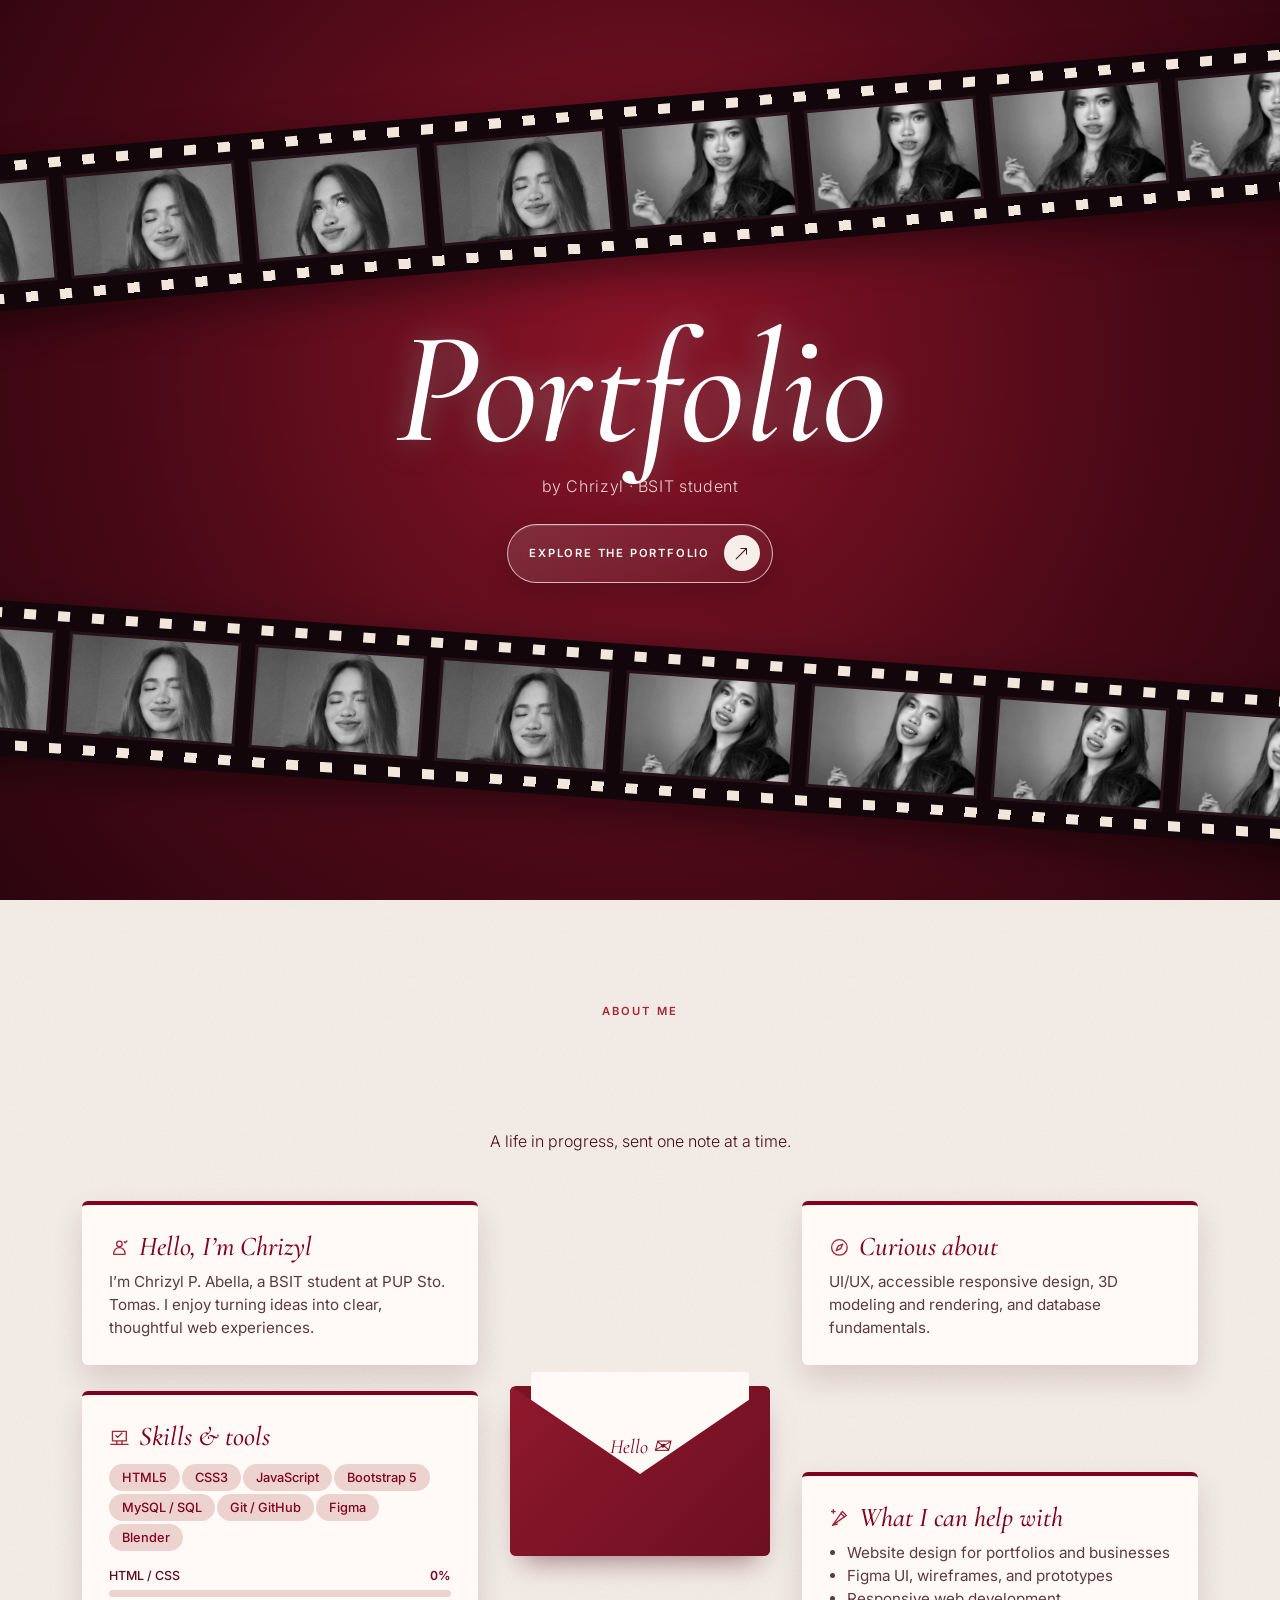
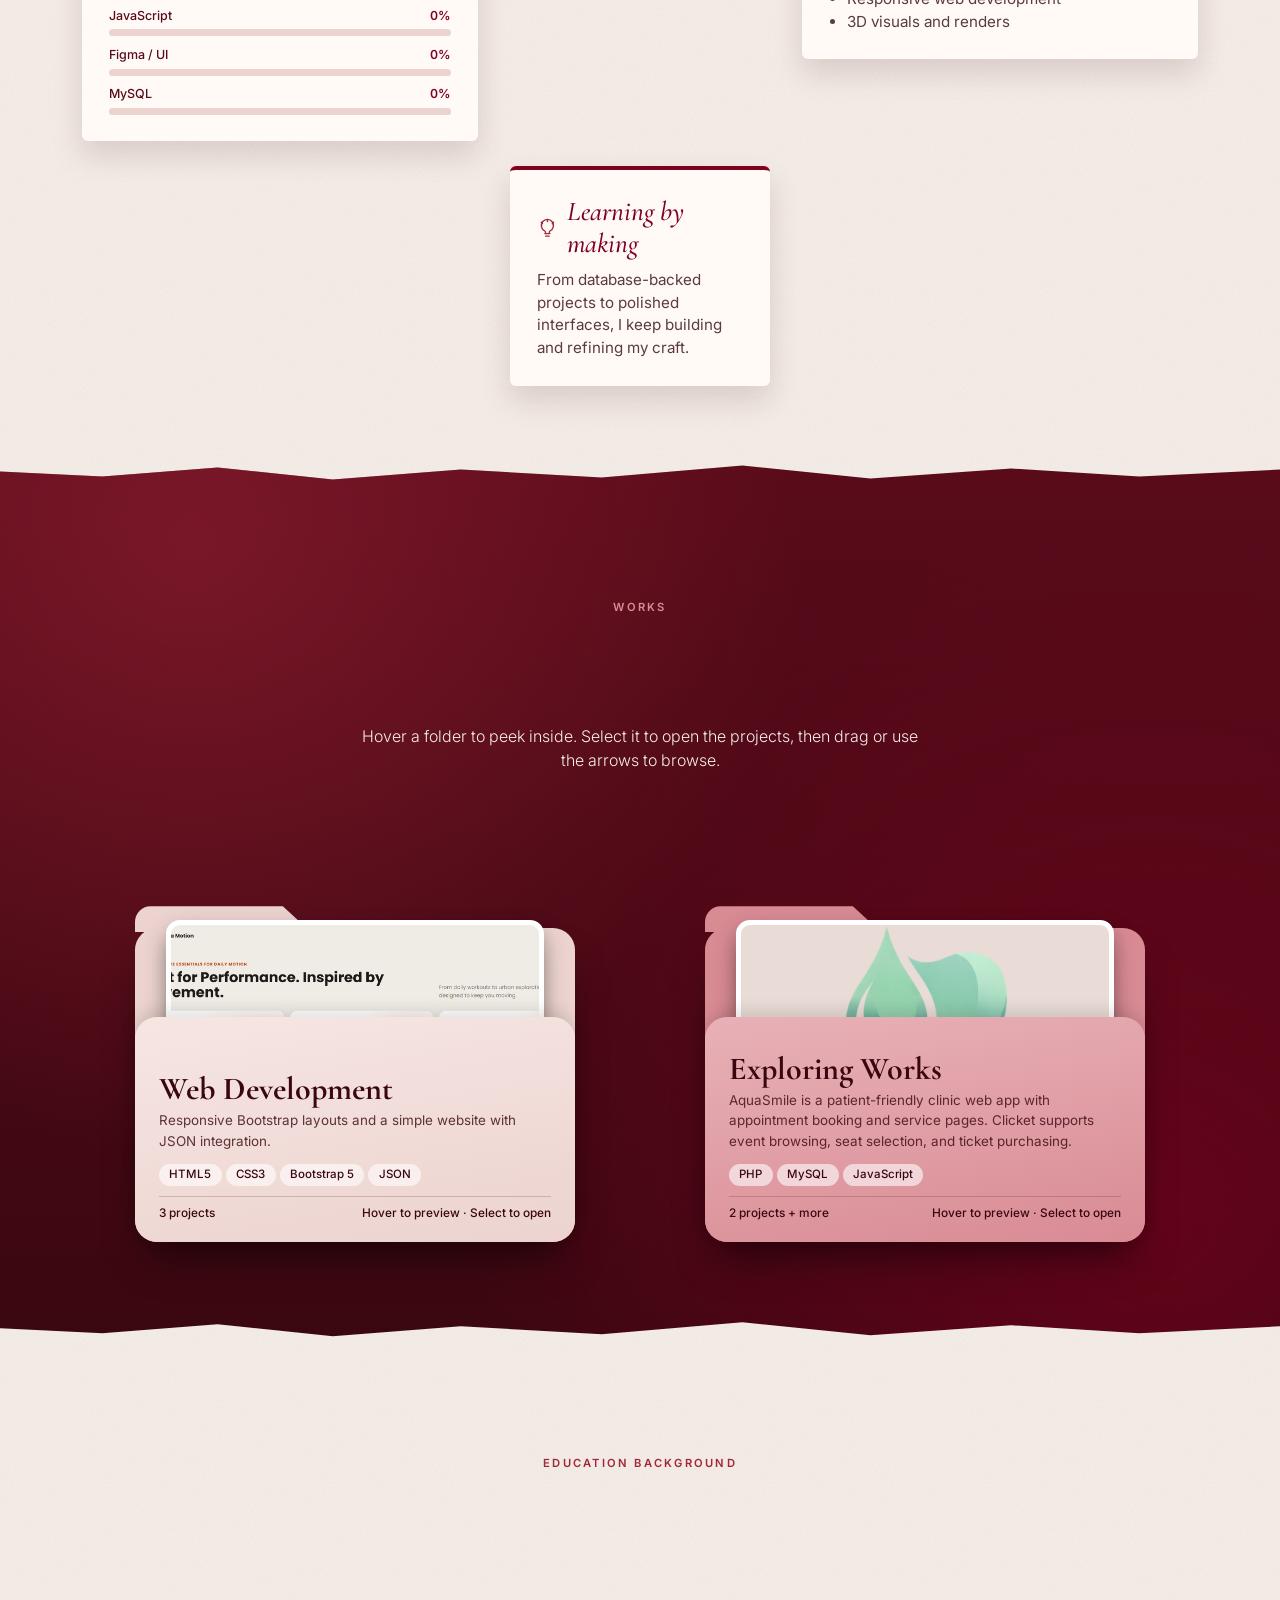
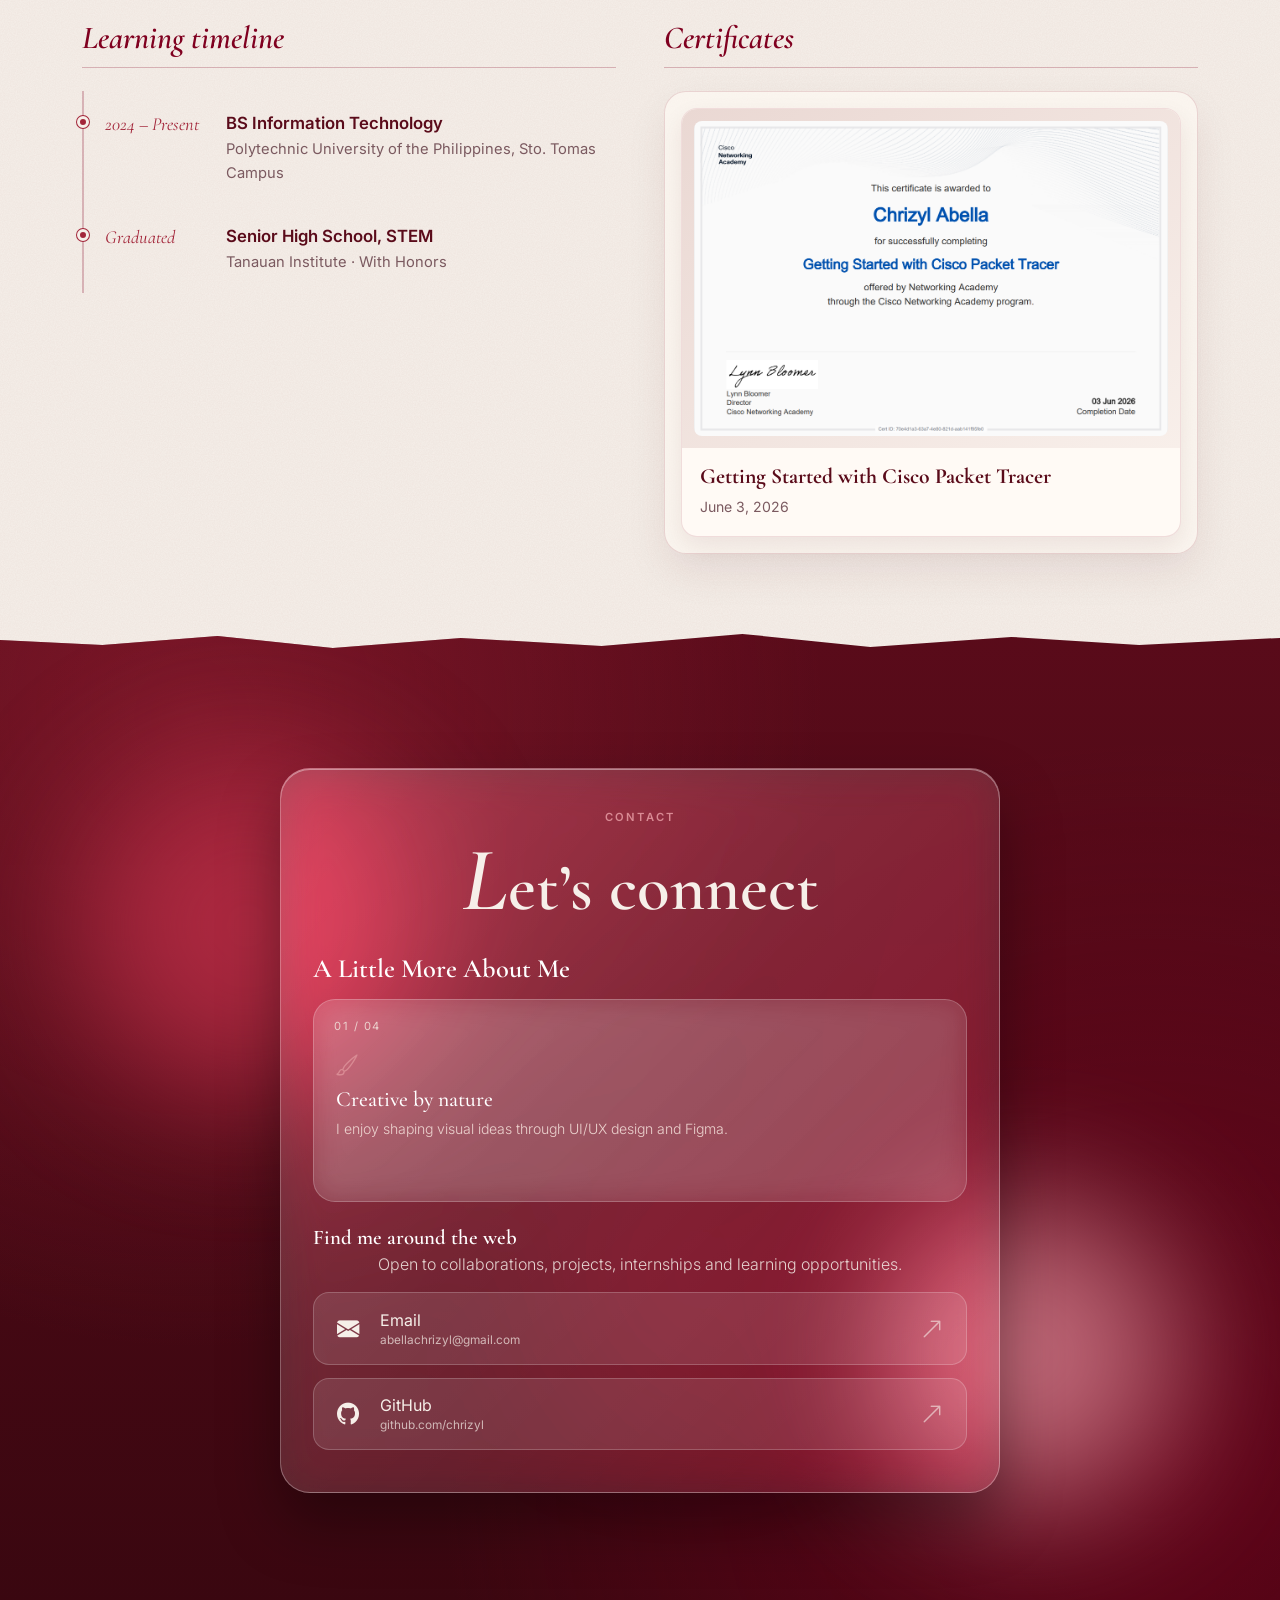
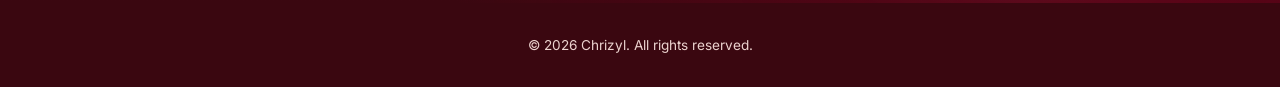
==== commit 2cc8e802: "add certificate" ====
--- a/index.html
+++ b/index.html
@@ -110,7 +110,15 @@
    <div class="col-12 col-lg-6" data-r="right">
     <h3 class="col-h">Certificates</h3>
     <div class="cert-list">
-     <p class="cert-note">Certificate names or files were not listed in the portfolio information.</p>
+     <article class="cert-card">
+      <a class="cert-preview" href="assets/cisco_cert.png" target="_blank" rel="noopener noreferrer" aria-label="Open Cisco Packet Tracer certificate image">
+       <img src="assets/cisco_cert.png" alt="Cisco Networking Academy certificate for Getting Started with Cisco Packet Tracer, awarded June 3, 2026" loading="lazy">
+      </a>
+      <div class="cert-copy">
+       <h4>Getting Started with Cisco Packet Tracer</h4>
+       <time datetime="2026-06-03">June 3, 2026</time>
+      </div>
+     </article>
     </div>
    </div>
   </div>
--- a/css/style.css
+++ b/css/style.css
@@ -801,8 +801,18 @@
 .p-cards {
     position: absolute;
     inset: 0;
-    z-index: 2
-}
+    z-index: 2;
+    transition: opacity .28s ease, transform .6s var(--ease), visibility 0s linear .28s
+}
+
+.pocket.expanded .p-cards {
+    opacity: 0;
+    visibility: hidden;
+    transform: translateY(34px) scale(.88)
+}
+
+.pocket.expanded .p-cards { pointer-events: none }
+.pocket:not(.expanded) .p-cards { transition-delay: 0s, 0s, 0s }
 
 .p-card {
     position: absolute;
@@ -1021,6 +1031,8 @@
 }
 
 .cert-list {
+    display: grid;
+    gap: 1rem;
     padding: 1rem;
     border: 1px solid rgba(128, 0, 32, .14);
     border-radius: 22px;
@@ -1028,13 +1040,45 @@
     box-shadow: 0 18px 42px rgba(74, 12, 25, .08)
 }
 
-.cert-note {
-    font-size: .8rem;
-    line-height: 1.5;
+.cert-card {
+    overflow: hidden;
+    border: 1px solid rgba(128, 0, 32, .12);
+    border-radius: 16px;
+    background: #fffaf5;
+    box-shadow: 0 10px 24px rgba(74, 12, 25, .08)
+}
+
+.cert-preview {
+    display: grid;
+    min-height: 170px;
+    place-items: center;
+    padding: .75rem;
+    background: linear-gradient(145deg, #ead8d3, #f8efea)
+}
+
+.cert-preview img {
+    display: block;
+    width: 100%;
+    max-height: 340px;
+    object-fit: contain;
+    border-radius: 8px
+}
+
+.cert-copy {
+    padding: 1rem 1.1rem 1.1rem
+}
+
+.cert-copy h4 {
+    margin: 0 0 .35rem;
+    color: var(--wine-d);
+    font-size: 1.35rem;
+    font-weight: 700;
+    line-height: 1.15
+}
+
+.cert-copy time {
     color: var(--mute);
-    padding: .2rem .25rem .7rem;
-    margin: 0;
-    border-bottom: 1px solid rgba(128, 0, 32, .12)
+    font-size: .88rem
 }
 
 .about-carousel-title,
@@ -1610,18 +1654,6 @@
 
 .folder-unit .pocket:hover {
     transform: translateY(-6px)
-}
-
-.pocket.expanded .p-card:nth-child(1) {
-    transform: translateY(-31px) rotate(-1deg) scale(1.01)
-}
-
-.pocket.expanded .p-card:nth-child(2) {
-    transform: translate(-24%, -6px) rotate(-8deg) scale(.95)
-}
-
-.pocket.expanded .p-card:nth-child(3) {
-    transform: translate(24%, 0) rotate(8deg) scale(.93)
 }
 
 .pocket .ft span:last-child {
@@ -1767,7 +1799,7 @@
 @keyframes wc-fly {
     from {
         opacity: 0;
-        transform: translateY(-170px) scale(.5) rotate(-16deg)
+        transform: translateY(145px) scale(.62) rotate(8deg)
     }
 }
 
